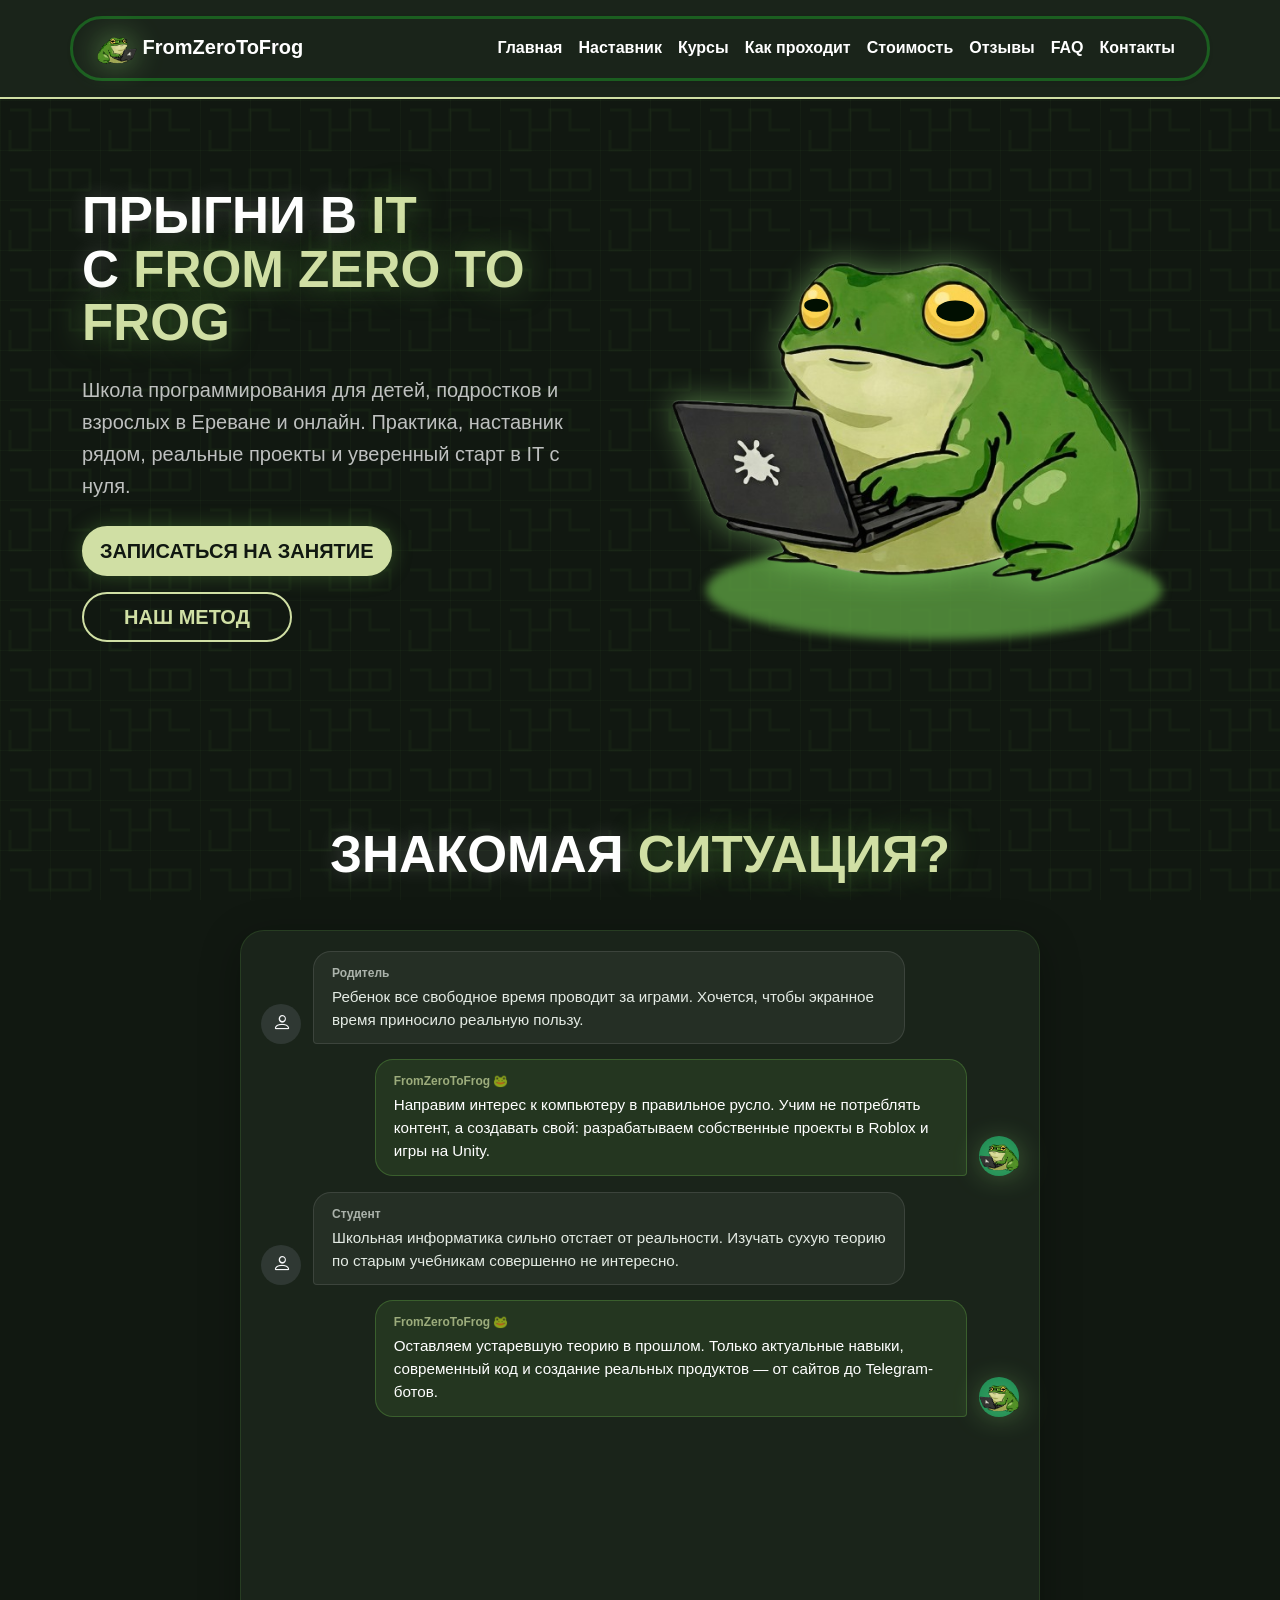
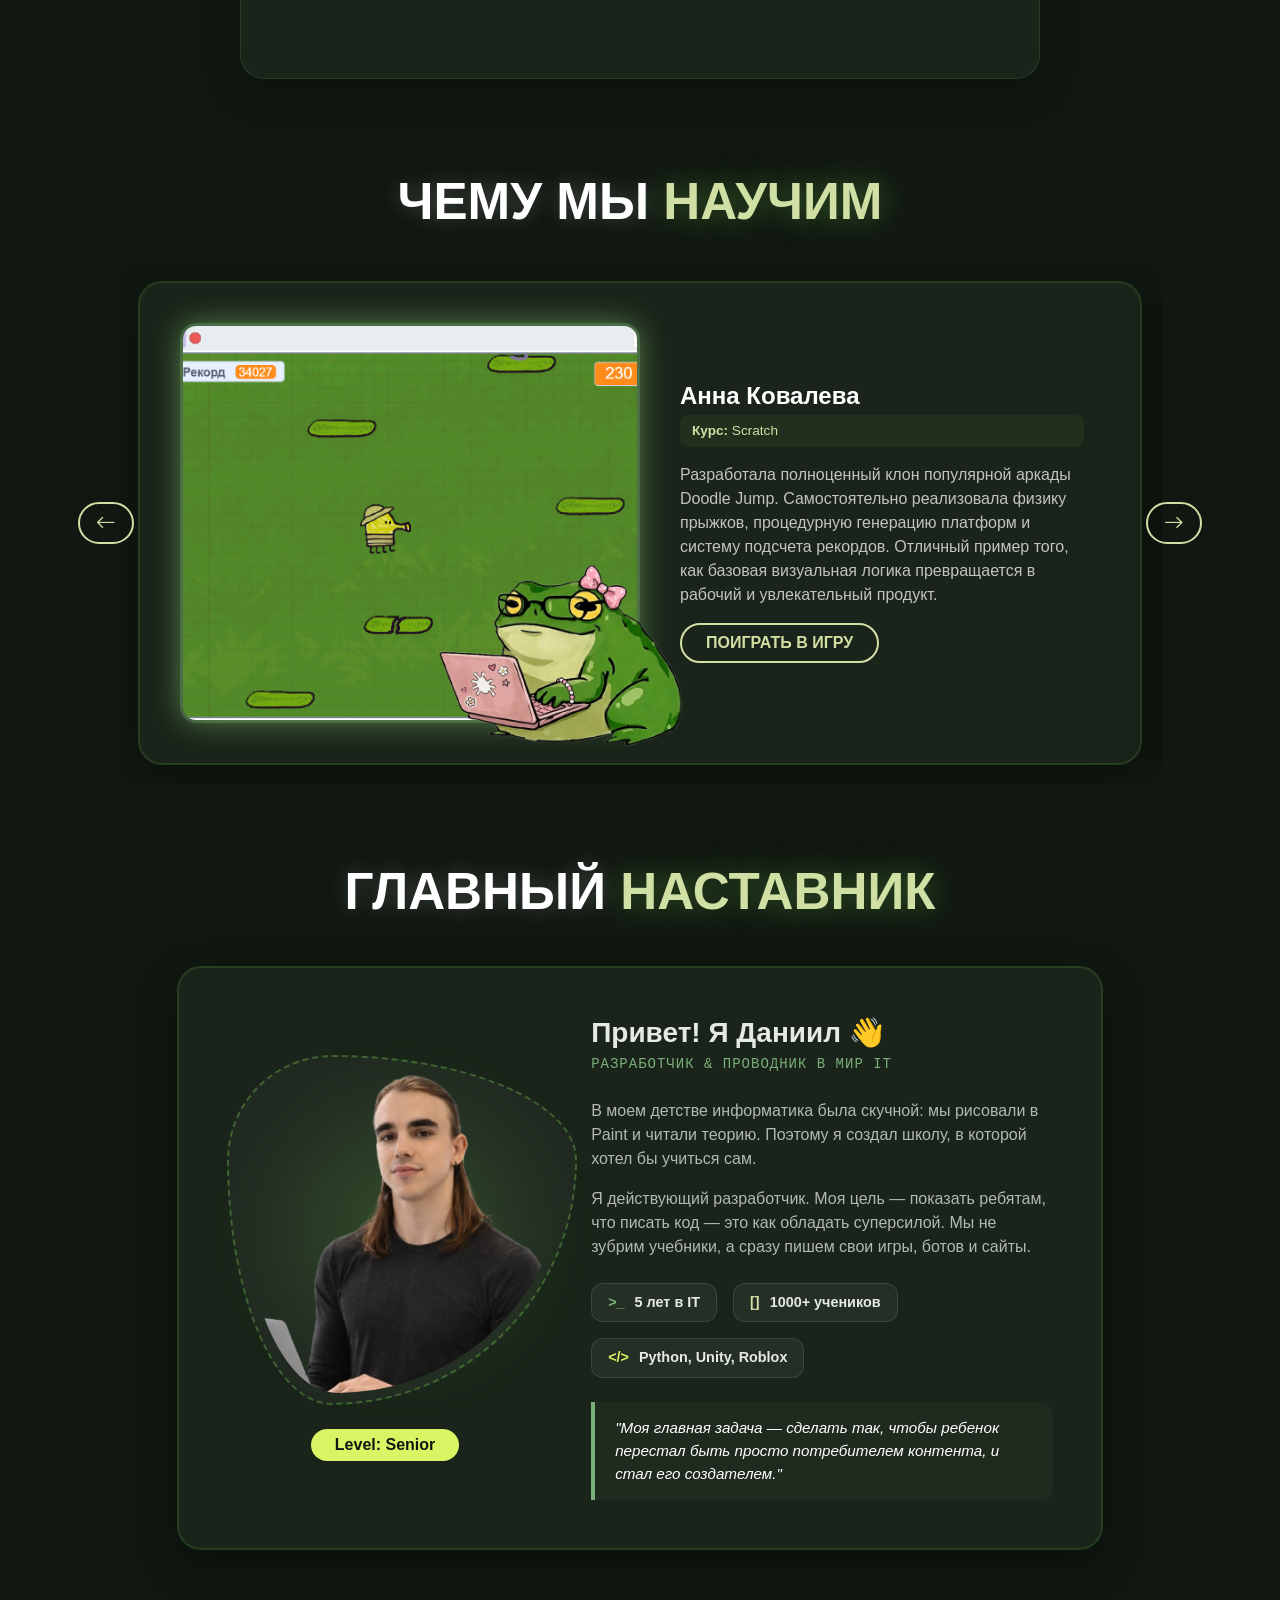
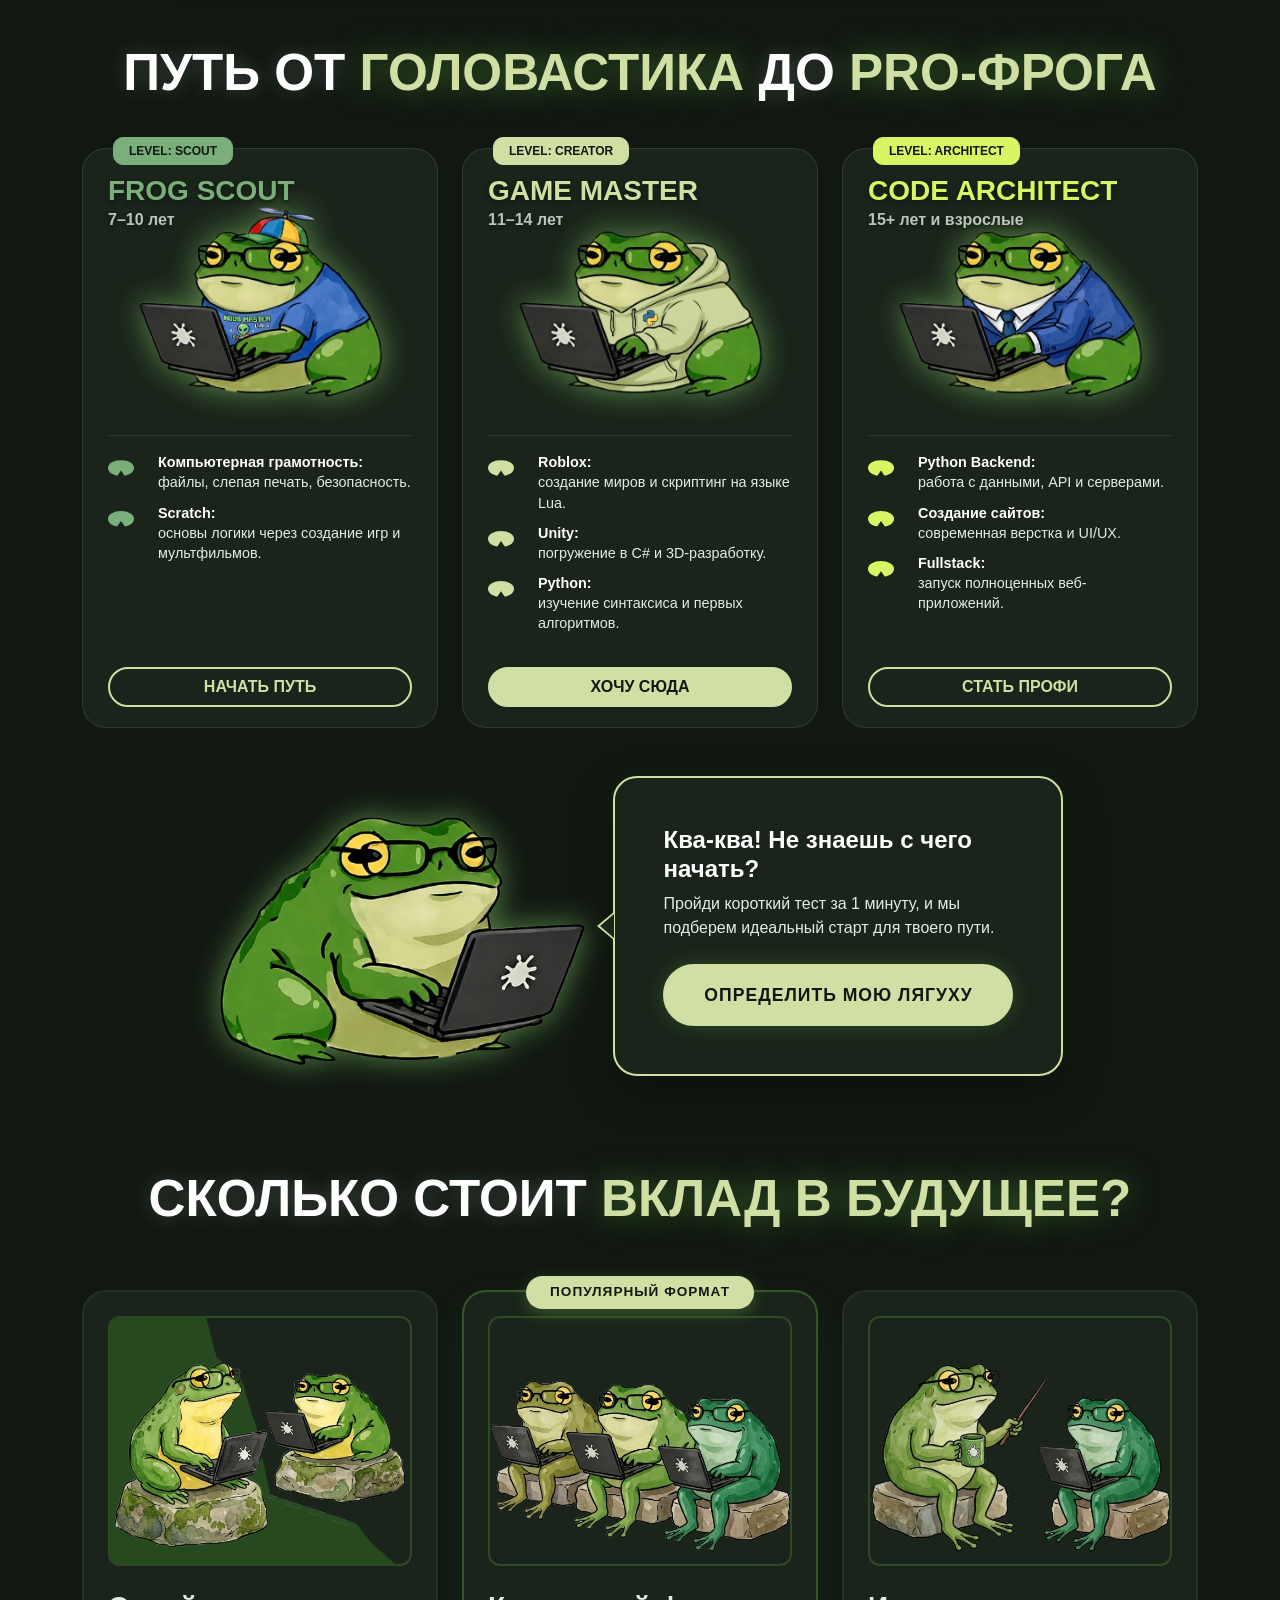
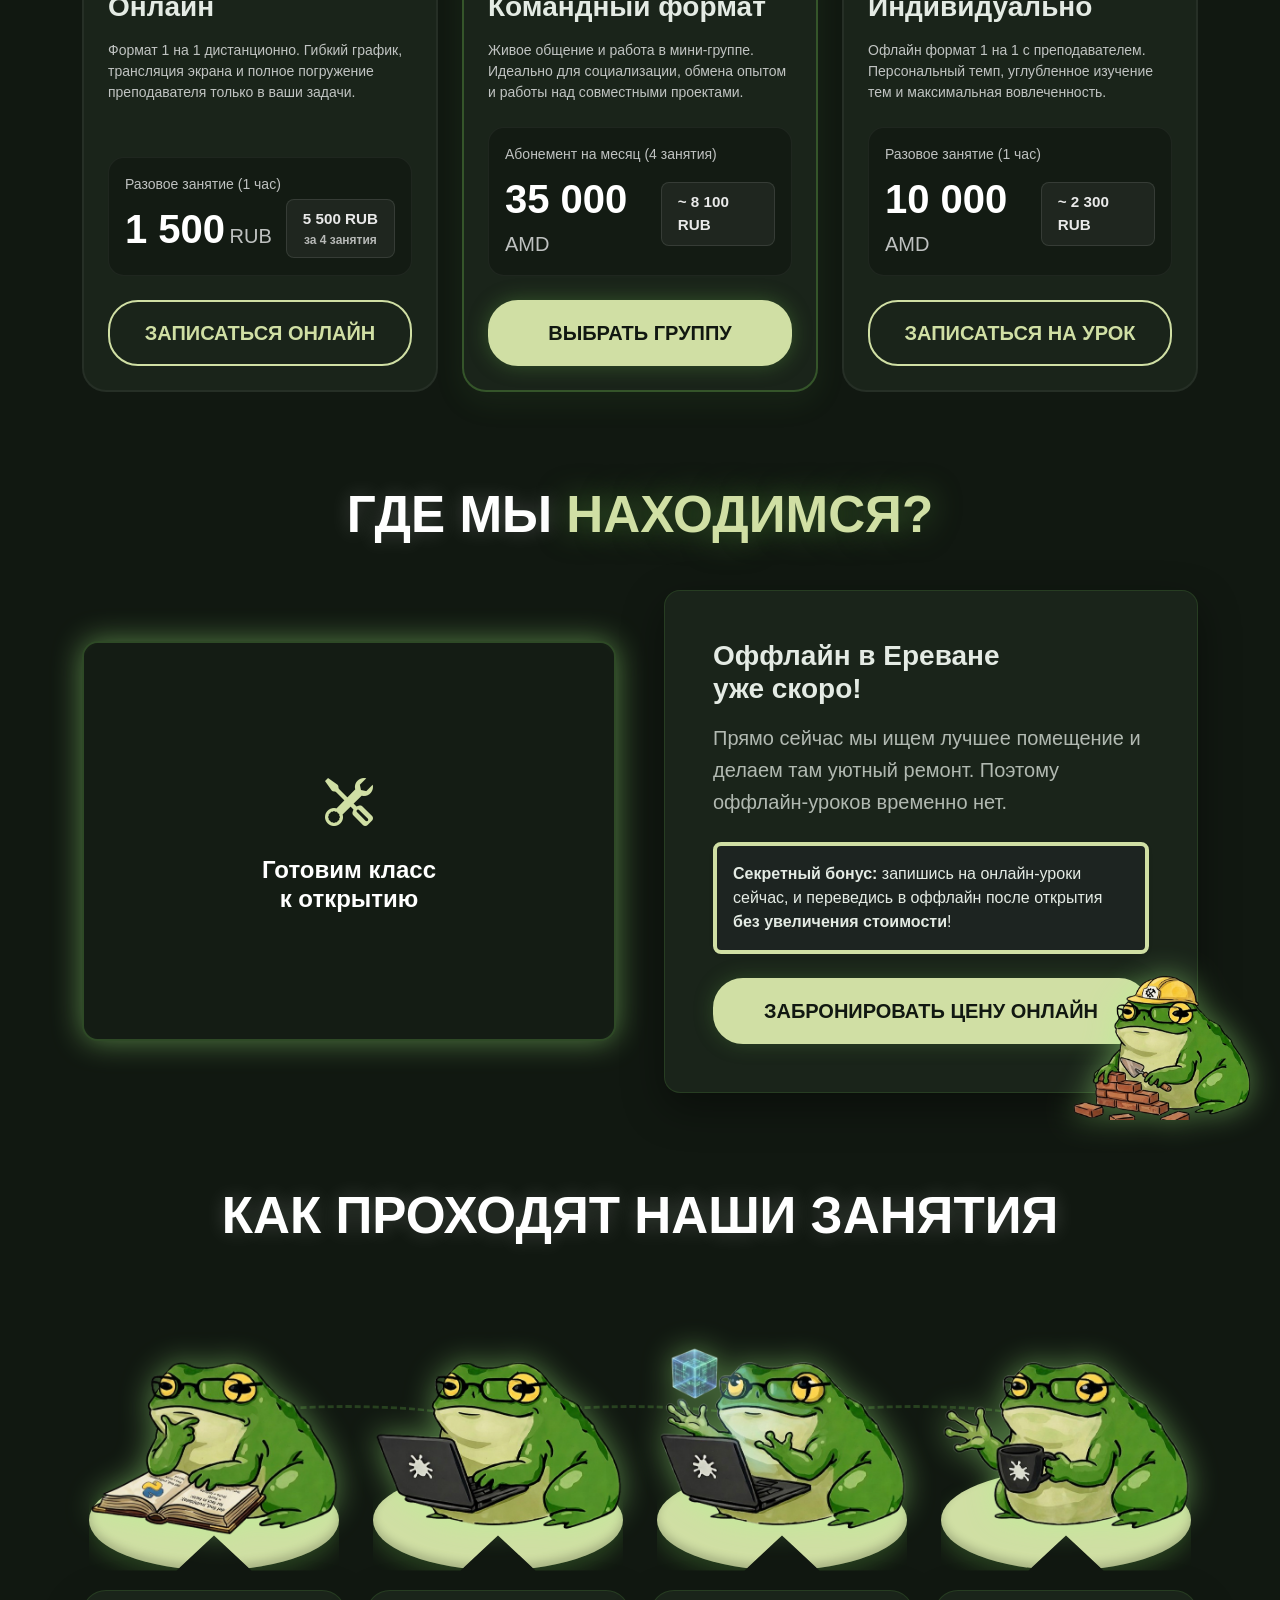
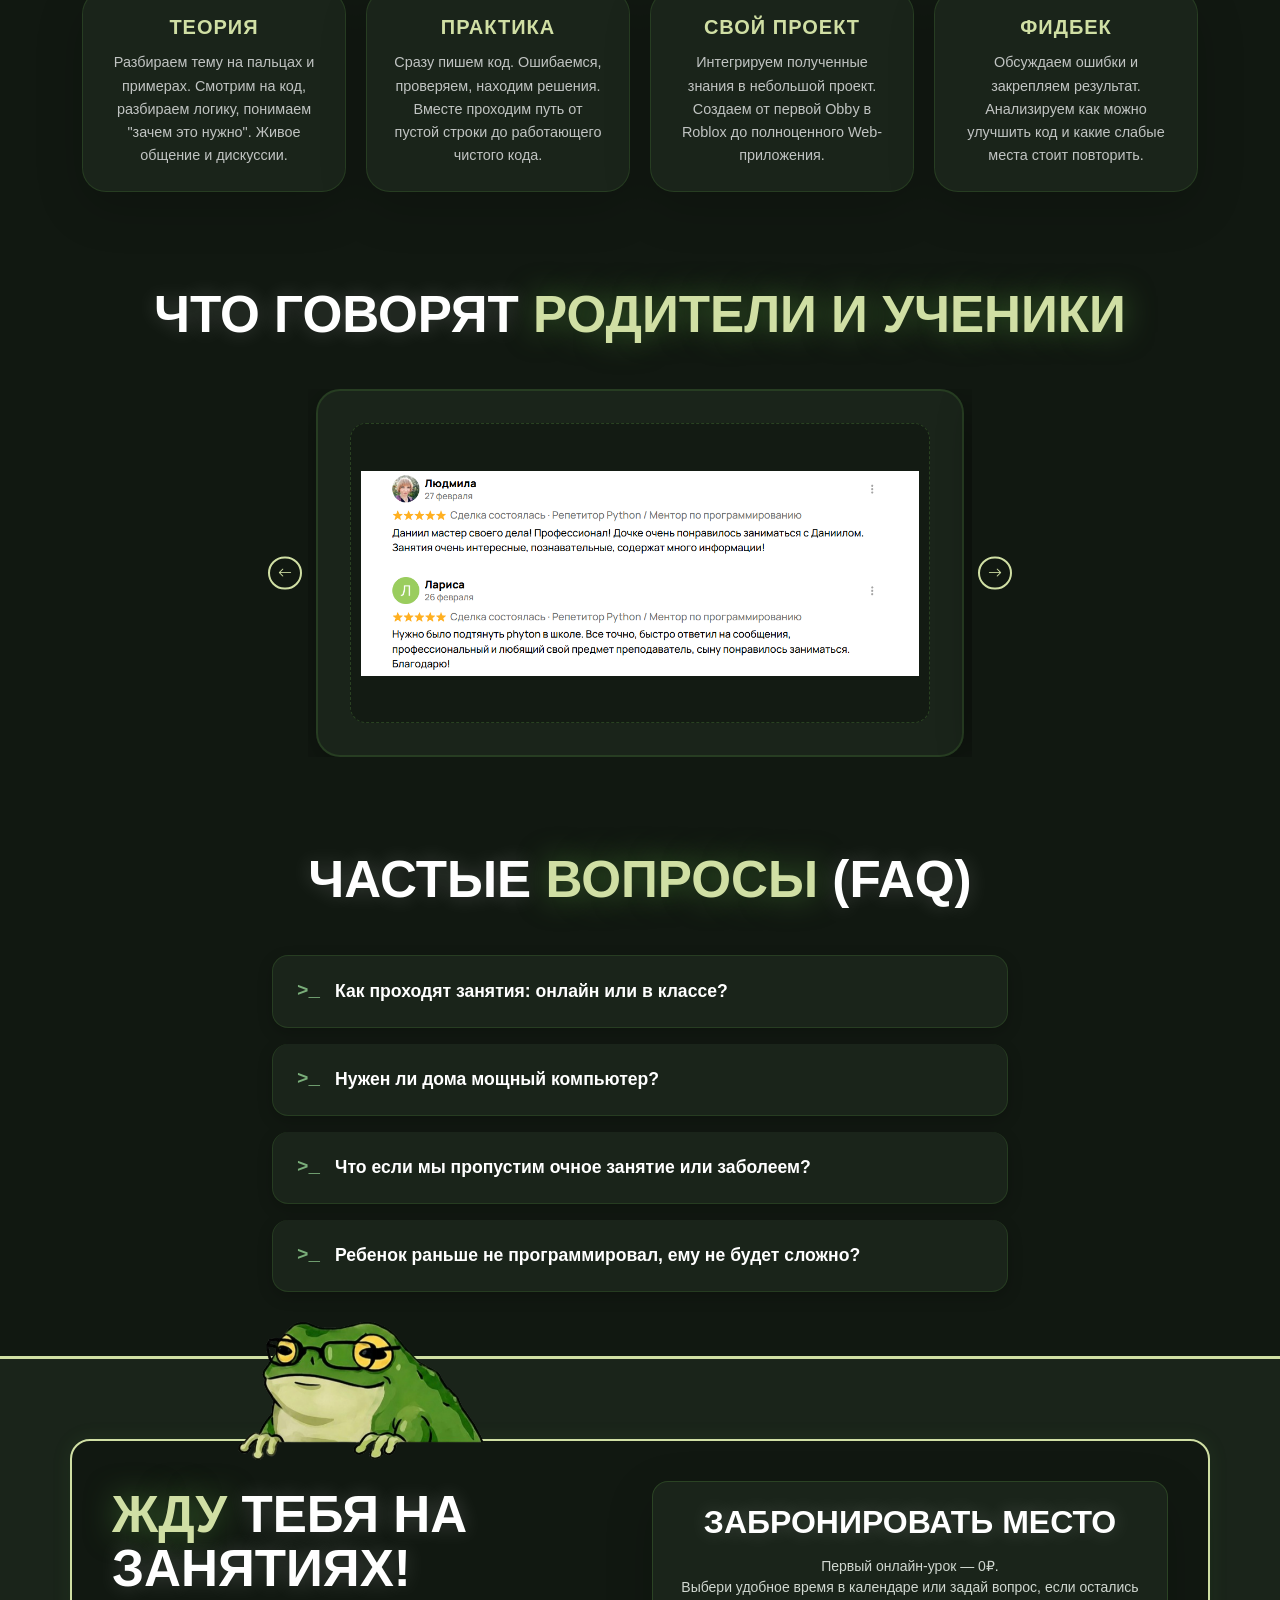
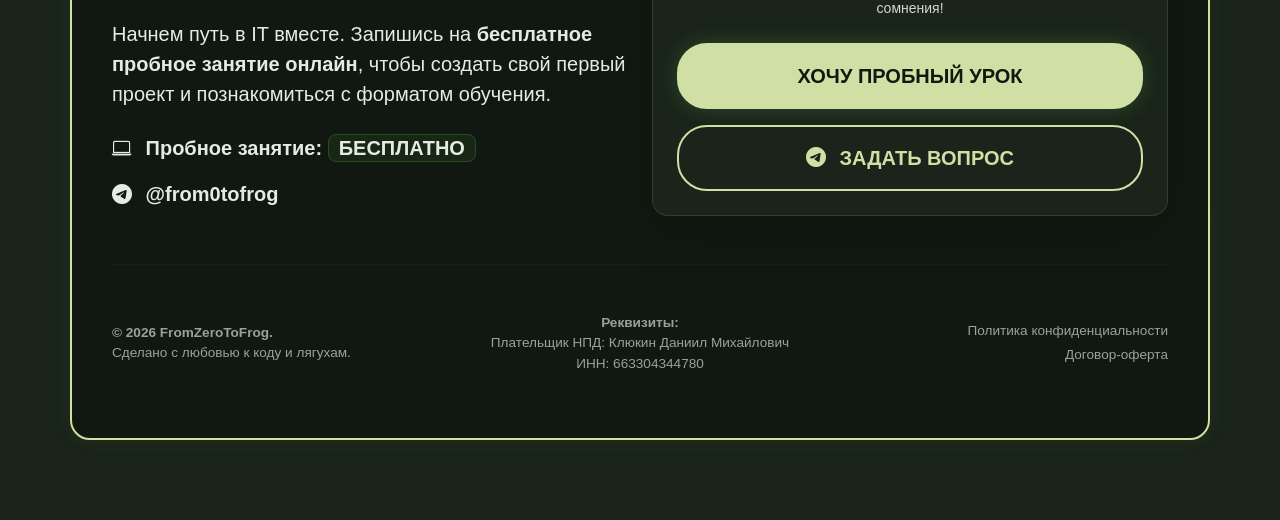
==== index.html @ 3a8f3a41 "Documents + meta and new map section" ====
<!DOCTYPE html>
<html lang="ru">

<head>
    <meta charset="UTF-8">
    <meta name="viewport" content="width=device-width, initial-scale=1.0">
    <title>FromZeroToFrog - Школа программирования в Ереване</title>
    <meta name="description" content="Школа программирования FromZeroToFrog в Ереване и онлайн. Учим детей, подростков и взрослых создавать игры (Roblox, Unity), сайты и ботов на Python с нуля. Запишись на бесплатный пробный урок!">
    <meta name="keywords" content="школа программирования, курсы программирования, Ереван, онлайн, для детей, для подростков, Python, Unity, Roblox, Scratch, IT с нуля">

    <meta property="og:type" content="website">
    <meta property="og:url" content="https://frog0tofrog.ru/"> <meta property="og:title" content="Прыгни в IT с FromZeroToFrog 🐸">
    <meta property="og:description" content="Современная школа программирования в Ереване и онлайн. Практика с первого занятия: от Scratch и Roblox до Python и Fullstack.">
    <meta property="og:image" content="https://frog0tofrog.ru/static/Normal.png"> <meta name="twitter:card" content="summary_large_image">
    <meta name="twitter:title" content="Прыгни в IT с FromZeroToFrog 🐸">
    <meta name="twitter:description" content="Современная школа программирования в Ереване и онлайн. Практика с первого занятия: от Scratch и Roblox до Python и Fullstack.">
    <meta name="twitter:image" content="https://frog0tofrog.ru/static/Normal.png">
    <link rel="icon" href="static/Normal.png" type="image/x-icon">
    <link href="https://cdn.jsdelivr.net/npm/bootstrap@5.3.0/dist/css/bootstrap.min.css" rel="stylesheet">
    <link href="https://cdn.jsdelivr.net/npm/bootstrap-icons@1.10.5/font/bootstrap-icons.css" rel="stylesheet">
    <link rel="stylesheet" href="style.css">
</head>

<body>

    <nav class="navbar navbar-expand-lg p-3">
        <div class="container border border-3 px-4 py-2 shadow-sm" style="border-color: #1b5e20 !important;">
            <a class="navbar-brand fw-bold text-success" href="#hero">
                <img class="img-shadow" src="static/Normal_right.png" width="40px" alt="">
                FromZeroToFrog
            </a>

            <button class="navbar-toggler border-0" type="button" data-bs-toggle="collapse" data-bs-target="#navbarNav"
                aria-controls="navbarNav" aria-expanded="false" aria-label="Переключить навигацию">
                <span class="navbar-toggler-icon"></span>
            </button>

            <div class="collapse navbar-collapse" id="navbarNav">
                <ul class="navbar-nav ms-auto fw-bold">
                    <li class="nav-item"><a class="nav-link" href="#hero">Главная</a></li>
                    <li class="nav-item"><a class="nav-link" href="#about">Наставник</a></li>
                    <li class="nav-item"><a class="nav-link" href="#courses">Курсы</a></li>
                    <li class="nav-item"><a class="nav-link" href="#workflow">Как проходит</a></li>
                    <li class="nav-item"><a class="nav-link" href="#pricing">Стоимость</a></li>
                    <li class="nav-item"><a class="nav-link" href="#reviews">Отзывы</a></li>
                    <li class="nav-item"><a class="nav-link" href="#faq">FAQ</a></li>
                    <li class="nav-item"><a class="nav-link" href="#contacts">Контакты</a></li>
                </ul>
            </div>
        </div>
    </nav>

    <section id="hero" class="hero-section">
        <div class="container">
            <div class="row align-items-center gy-5 gx-4 hero-row">
                <div class="col-lg-6 hero-info-card text-lg-start text-center">
                    <h1 class="hero-title mb-4">
                        Прыгни в <span class="highlight">IT</span><br>
                        с <span class="highlight">From Zero To Frog</span>
                    </h1>

                    <p class="hero-text fs-5 text-light mb-4 opacity-75">
                        Школа программирования для детей, подростков и взрослых в Ереване и онлайн.
                        Практика, наставник рядом, реальные проекты и уверенный старт в IT с нуля.
                    </p>

                    <div class="hero-actions d-flex flex-wrap gap-3 justify-content-lg-start justify-content-center">
                        <a href="#courses" class="btn btn-frog-main btn-lg">Записаться на занятие</a>
                        <a href="#workflow" class="btn btn-outline-frog btn-lg">Наш Метод</a>
                    </div>
                </div>

                <div class="col-lg-6 coding-frog-container">
                    <div class="lilypad-glow"></div>

                    <div class="frog-wrapper">
                        <img src="static/Normal_no_pupils.png" alt="Coding Frog on Lily Pad"
                            class="coding-frog-visual img-shadow">

                        <div class="frog-eyes-container">
                            <div class="eye eye-left" id="eye-left">
                                <div class="pupil pupil-left"></div>
                            </div>
                            <div class="eye eye-right" id="eye-right">
                                <div class="pupil pupil-right"></div>
                            </div>
                        </div>
                    </div>
                </div>
            </div>
        </div>
    </section>

    <section id="pain-points" class="container mt-5 pt-5 mb-5">
        <h2 class="text-center hero-title mb-5">Знакомая <span class="highlight">ситуация?</span></h2>

        <div class="chat-interface mx-auto position-relative" style="max-width: 800px;" id="chat-container">

            <!-- Диалог 1: Родитель -->
            <div class="chat-group mb-3 hidden-message">
                <div class="chat-message chat-left">
                    <div class="chat-avatar bg-secondary bg-opacity-25 text-light"><i class="bi bi-person"></i></div>
                    <div class="chat-bubble">
                        <span class="chat-name">Родитель</span>
                        <p class="mb-0">Ребенок все свободное время проводит за играми. Хочется, чтобы экранное время
                            приносило реальную пользу.</p>
                    </div>
                </div>
                <div class="chat-message chat-right delay-msg">
                    <div class="chat-bubble">
                        <span class="chat-name">FromZeroToFrog 🐸</span>
                        <p class="mb-0">Направим интерес к компьютеру в правильное русло. Учим не потреблять контент, а
                            создавать свой: разрабатываем собственные проекты в Roblox и игры на Unity.</p>
                    </div>
                    <div class="chat-avatar bg-success text-dark fw-bold">
                        <img class="img-shadow" src="static/Normal.png" width="40px" alt="Frog Avatar">
                    </div>
                </div>
            </div>

            <!-- Диалог 2: Студент/Подросток -->
            <div class="chat-group my-3 hidden-message">
                <div class="chat-message chat-left">
                    <div class="chat-avatar bg-secondary bg-opacity-25 text-light"><i class="bi bi-person"></i></div>
                    <div class="chat-bubble">
                        <span class="chat-name">Студент</span>
                        <p class="mb-0">Школьная информатика сильно отстает от реальности. Изучать сухую теорию по
                            старым учебникам совершенно не интересно.</p>
                    </div>
                </div>
                <div class="chat-message chat-right delay-msg">
                    <div class="chat-bubble">
                        <span class="chat-name">FromZeroToFrog 🐸</span>
                        <p class="mb-0">Оставляем устаревшую теорию в прошлом. Только актуальные навыки, современный код
                            и создание реальных продуктов — от сайтов до Telegram-ботов.</p>
                    </div>
                    <div class="chat-avatar bg-success text-dark fw-bold">
                        <img class="img-shadow" src="static/Normal.png" width="40px" alt="Frog Avatar">
                    </div>
                </div>
            </div>

            <!-- Диалог 3: Новичок -->
            <div class="chat-group hidden-message">
                <div class="chat-message chat-left">
                    <div class="chat-avatar bg-secondary bg-opacity-25 text-light"><i class="bi bi-person"></i></div>
                    <div class="chat-bubble">
                        <span class="chat-name">Новичок</span>
                        <p class="mb-0">Хочу попробовать себя в IT, но не знаю, с чего начать. Кажется, что
                            программирование — это слишком сложно.</p>
                    </div>
                </div>
                <div class="chat-message chat-right delay-msg">
                    <div class="chat-bubble">
                        <span class="chat-name">FromZeroToFrog 🐸</span>
                        <p class="mb-0">Начинаем с нуля и двигаемся в комфортном темпе. Даем сильную базу, постоянную
                            поддержку наставника и вместе собираем ваше первое IT-портфолио.</p>
                    </div>
                    <div class="chat-avatar bg-success text-dark fw-bold">
                        <img class="img-shadow" src="static/Normal.png" width="40px" alt="Frog Avatar">
                    </div>
                </div>
            </div>

        </div>
    </section>

    <section id="portfolio" class="container mt-5 pt-5 mb-5 text-center roadmap-container">
        <h2 class="hero-title">Чему мы <span class="highlight">научим</span></h2>

        <div class="row justify-content-center">
            <div class="col-lg-12 col-xl-10 portfolio-slider-wrapper position-relative px-0 px-md-5 overflow-hidden">

                <div class="portfolio-track-container">
                    <div class="portfolio-track">

                        <!-- Слайд 1: Scratch -->
                        <div class="portfolio-slide">
                            <div class="portfolio-card d-flex flex-column flex-lg-row align-items-center gap-4">

                                <div class="project-image-wrapper position-relative flex-shrink-0">
                                    <div class="project-img border-dashed img-shadow">
                                        <img src="static/Project1.png" alt="Doodle Jump Remake">
                                    </div>
                                    <div class="student-frog-art position-absolute student-frog-art-one">
                                        <img src="static/Student1.png" alt="Student 1">
                                    </div>
                                </div>

                                <div class="portfolio-details text-start flex-grow-1 p-3">
                                    <h4 class="student-full-name mb-1 highlight">Анна Ковалева</h4>
                                    <p class="course-badge mb-3"><strong>Курс:</strong> Scratch </p>
                                    <p class="project-desc fs-6 text-light opacity-75">
                                        Разработала полноценный клон популярной аркады Doodle Jump. Самостоятельно
                                        реализовала физику прыжков, процедурную генерацию платформ и систему подсчета
                                        рекордов. Отличный пример того, как базовая визуальная логика превращается в
                                        рабочий и увлекательный продукт.
                                    </p>
                                    <a href="https://scratch.mit.edu/projects/1086809006" target="_blank"
                                        class="btn btn-outline-frog px-4 mt-2">Поиграть в игру</a>
                                </div>
                            </div>
                        </div>

                        <!-- Слайд 2: Roblox -->
                        <div class="portfolio-slide">
                            <div class="portfolio-card d-flex flex-column flex-lg-row align-items-center gap-4">

                                <div class="project-image-wrapper position-relative flex-shrink-0">
                                    <div class="project-img border-dashed img-shadow">
                                        <img src="static/Project2.png" alt="Roblox Obby">
                                    </div>
                                    <div class="student-frog-art position-absolute student-frog-art-one">
                                        <img src="static/Student2.png" alt="Student 2">
                                    </div>
                                </div>

                                <div class="portfolio-details text-start flex-grow-1 p-3">
                                    <h4 class="student-full-name mb-1 highlight">Артур Ветровских</h4>
                                    <p class="course-badge mb-3"><strong>Курс:</strong> Roblox </p>
                                    <p class="project-desc fs-6 text-light opacity-75">
                                        Спроектировал и запрограммировал собственную полосу препятствий (Obby) в
                                        уникальном сеттинге микромира на кухне. Написал Lua-скрипты для динамических
                                        платформ, триггеров смерти, таймеров спидрана и сохранения прогресса игроков на
                                        сервере.
                                    </p>
                                    <a href="#" class="btn btn-outline-frog px-4 mt-2">Посмотреть код</a>
                                </div>
                            </div>
                        </div>

                        <!-- Слайд 3: Unity/Blender -->
                        <div class="portfolio-slide">
                            <div class="portfolio-card d-flex flex-column flex-lg-row align-items-center gap-4">

                                <div class="project-image-wrapper position-relative flex-shrink-0">
                                    <div class="project-img border-dashed img-shadow">
                                        <img src="static/Project3.png" alt="Unity 3D Project">
                                    </div>
                                    <div class="student-frog-art position-absolute student-frog-art-one">
                                        <img src="static/Student3.png" alt="Student 3">
                                    </div>
                                </div>

                                <div class="portfolio-details text-start flex-grow-1 p-3">
                                    <h4 class="student-full-name mb-1 highlight">Николай Королев</h4>
                                    <p class="course-badge mb-3"><strong>Курс:</strong> Unity/Blender </p>
                                    <p class="project-desc fs-6 text-light opacity-75">
                                        Прошел полный пайплайн инди-разработчика. С нуля смоделировал персонажей в
                                        Blender, настроил риггинг и анимации, а затем перенес ассеты в движок Unity.
                                        Написал C#-контроллер управления героем и спроектировал базовую архитектуру
                                        уровней для 3D-платформера. Настоящий комплексный подход к геймдеву.
                                    </p>
                                    <a href="#courses" class="btn btn-outline-frog px-4 mt-2">Попробовать самому</a>
                                </div>
                            </div>
                        </div>

                    </div>
                </div>


                <button
                    class="btn btn-outline-frog fs-5 position-absolute start-0 top-50 translate-middle-y ms-2 px-3 py-1 portfolio-prev-btn"
                    style="z-index: 10;">
                    <i class="bi bi-arrow-left"></i>
                </button>
                <button
                    class="btn btn-outline-frog fs-5 position-absolute end-0 top-50 translate-middle-y me-2 px-3 py-1 portfolio-next-btn"
                    style="z-index: 10;">
                    <i class="bi bi-arrow-right"></i>
                </button>
            </div>
        </div>
    </section>

    <section id="about" class="container mb-5">
        <h2 class="text-center hero-title mb-5">Главный <span class="highlight">наставник</span></h2>

        <div class="row justify-content-center">
            <div class="col-lg-10">
                <div class="teacher-card position-relative">

                    <div class="row align-items-center g-4 g-md-5">

                        <div class="col-md-5 text-center position-relative">
                            <div class="teacher-photo-wrapper mx-auto">
                                <div class="teacher-glow"></div>
                                <img src="static/Me.png" alt="Даниил - Ментор" class="teacher-img">
                            </div>
                            <div class="mt-4">
                                <span class="badge color-senior-bg fs-6 px-4 py-2 rounded-pill shadow-sm">
                                    Level: Senior
                                </span>
                            </div>
                        </div>

                        <div class="col-md-7">
                            <h3 class="fw-bold text-heading mb-1">Привет! Я Даниил 👋</h3>
                            <p class="teacher-role font-monospace small mb-4">Разработчик & Проводник в мир IT</p>

                            <p class="text-main opacity-75 mb-3">
                                В моем детстве информатика была скучной: мы рисовали в Paint и читали теорию. Поэтому я
                                создал школу, в которой хотел бы учиться сам.
                            </p>
                            <p class="text-main opacity-75 mb-4">
                                Я действующий разработчик. Моя цель — показать ребятам, что писать код — это как
                                обладать суперсилой. Мы не зубрим учебники, а сразу пишем свои игры, ботов и сайты.
                            </p>

                            <div class="teacher-stats d-flex flex-wrap gap-2 gap-md-3 mb-4">
                                <div class="stat-badge">
                                    <span class="code-icon color-junior">&gt;_</span>
                                    <span>5 лет в IT</span>
                                </div>
                                <div class="stat-badge">
                                    <span class="code-icon color-middle">[]</span>
                                    <span>1000+ учеников</span>
                                </div>
                                <div class="stat-badge">
                                    <span class="code-icon color-senior">&lt;/&gt;</span>
                                    <span>Python, Unity, Roblox</span>
                                </div>
                            </div>

                            <div class="teacher-quote">
                                "Моя главная задача — сделать так, чтобы ребенок перестал быть просто потребителем
                                контента, и стал его создателем."
                            </div>
                        </div>

                    </div>
                </div>
            </div>
        </div>
    </section>

    <section id="courses" class="container mt-5 pt-5 mb-5">
        <h2 class="text-center hero-title mb-5">Путь от <span class="highlight">головастика</span> до <span
                class="highlight">PRO-фрога</span></h2>

        <div class="row g-4 roadmap-container position-relative">
            <div class="col-lg-4">
                <div class="roadmap-card junior" data-aos="fade-up">
                    <div class="roadmap-badge color-junior-bg">Level: Scout</div>

                    <div class="roadmap-header">
                        <img src="static/Junior.png" class="img-shadow roadmap-img" alt="Frog Scout">
                        <div class="roadmap-title-overlay">
                            <h3 class="fw-bold color-junior mb-0">FROG SCOUT</h3>
                            <p class="age-label mb-0">7–10 лет</p>
                        </div>
                    </div>

                    <hr class="border-secondary mt-3 mb-3">

                    <div class="roadmap-content">
                        <div class="course-item">
                            <div class="lilypad-bullet color-junior-bg"></div>
                            <span><strong>Компьютерная грамотность:</strong> файлы, слепая печать, безопасность.</span>
                        </div>
                        <div class="course-item">
                            <div class="lilypad-bullet color-junior-bg"></div>
                            <span><strong>Scratch:</strong> основы логики через создание игр и мультфильмов.</span>
                        </div>
                    </div>
                    <a href="#contacts" class="btn btn-outline-frog w-100 mt-4">Начать путь</a>
                </div>
            </div>

            <div class="col-lg-4">
                <div class="roadmap-card middle" data-aos="fade-up" data-aos-delay="100">
                    <div class="roadmap-badge color-middle-bg">Level: Creator</div>

                    <div class="roadmap-header">
                        <img src="static/Middle.png" class="img-shadow roadmap-img" alt="Game Master">
                        <div class="roadmap-title-overlay">
                            <h3 class="fw-bold color-middle mb-0">GAME MASTER</h3>
                            <p class="age-label mb-0">11–14 лет</p>
                        </div>
                    </div>

                    <hr class="border-secondary mt-3 mb-3">

                    <div class="roadmap-content">
                        <div class="course-item">
                            <div class="lilypad-bullet color-middle-bg"></div>
                            <span><strong>Roblox:</strong> создание миров и скриптинг на языке Lua.</span>
                        </div>
                        <div class="course-item">
                            <div class="lilypad-bullet color-middle-bg"></div>
                            <span><strong>Unity:</strong> погружение в C# и 3D-разработку.</span>
                        </div>
                        <div class="course-item">
                            <div class="lilypad-bullet color-middle-bg"></div>
                            <span><strong>Python:</strong> изучение синтаксиса и первых алгоритмов.</span>
                        </div>
                    </div>
                    <a href="#contacts" class="btn btn-frog-main w-100 mt-4 shadow-sm">Хочу сюда</a>
                </div>
            </div>

            <div class="col-lg-4">
                <div class="roadmap-card senior" data-aos="fade-up" data-aos-delay="200">
                    <div class="roadmap-badge color-senior-bg">Level: Architect</div>

                    <div class="roadmap-header">
                        <img src="static/Senior.png" class="img-shadow roadmap-img" alt="Code Architect">
                        <div class="roadmap-title-overlay">
                            <h3 class="fw-bold color-senior mb-0">CODE ARCHITECT</h3>
                            <p class="age-label mb-0">15+ лет и взрослые</p>
                        </div>
                    </div>

                    <hr class="border-secondary mt-3 mb-3">

                    <div class="roadmap-content">
                        <div class="course-item">
                            <div class="lilypad-bullet color-senior-bg"></div>
                            <span><strong>Python Backend:</strong> работа с данными, API и серверами.</span>
                        </div>
                        <div class="course-item">
                            <div class="lilypad-bullet color-senior-bg"></div>
                            <span><strong>Создание сайтов:</strong> современная верстка и UI/UX.</span>
                        </div>
                        <div class="course-item">
                            <div class="lilypad-bullet color-senior-bg"></div>
                            <span><strong>Fullstack:</strong> запуск полноценных веб-приложений.</span>
                        </div>
                    </div>
                    <a href="#contacts" class="btn btn-outline-frog  w-100 mt-4"
                        style="border-radius: 30px; font-weight: 800;">Стать профи</a>
                </div>
            </div>
        </div>

        <div
            class="d-flex justify-content-center align-items-center mt-5 position-relative flex-wrap mascot-container gap-4">

            <div class="mascot-img-wrapper position-relative" style="z-index: 2;">
                <img src="static/Normal.png" alt="Frog Mascot" class="img-fluid img-shadow"
                    style="max-height: 300px; transform: scaleX(-1);">
            </div>

            <div class="speech-bubble p-4 p-md-5 position-relative">
                <h4 class="fw-bold mb-2" style="color: var(--text-heading);">Ква-ква! Не знаешь с чего начать?</h4>
                <p style="color: var(--text-main); font-size: 1rem; margin-bottom: 24px;">
                    Пройди короткий тест за 1 минуту, и мы подберем идеальный старт для твоего пути.
                </p>

                <button class="btn btn-frog-main w-100 py-3 shadow-glow" data-bs-toggle="modal"
                    data-bs-target="#frogQuizModal"
                    style="font-size: 1.1rem; border-radius: 50px; text-transform: uppercase; font-weight: 900; letter-spacing: 1px;">
                    Определить мою лягуху
                </button>

                <div class="bubble-tail"></div>
            </div>

        </div>

    </section>

    <div class="modal fade" id="frogQuizModal" tabindex="-1" aria-labelledby="frogQuizModalLabel" aria-hidden="true">
        <div class="modal-dialog modal-dialog-centered">
            <div class="modal-content frog-modal">
                <div class="modal-header border-0 pb-0">
                    <h5 class="modal-title fw-bold color-middle w-100 text-center" id="frogQuizModalLabel">Тест: Твоя
                        IT-эволюция</h5>
                    <button type="button" class="btn-close btn-close-white" data-bs-dismiss="modal"
                        aria-label="Close"></button>
                </div>
                <div class="modal-body p-4 text-center">

                    <!-- Блок с вопросами -->
                    <div id="quiz-container">
                        <div class="quiz-progress mb-4">
                            <span class="badge color-middle-bg" id="quiz-step">Вопрос 1 / 3</span>
                        </div>
                        <h4 class="mb-4 text-white fw-bold" id="quiz-question" style="line-height: 1.4;">Загрузка
                            вопроса...</h4>
                        <div id="quiz-answers" class="d-flex flex-column gap-3">
                            <!-- Кнопки ответов генерируются через JS -->
                        </div>
                    </div>


                    <div id="quiz-result" class="d-none">
                        <img id="result-img" src="" alt="Результат" class="img-fluid mb-3 img-shadow"
                            style="max-height: 200px;">
                        <h3 id="result-title" class="fw-bold mb-2 text-white"></h3>
                        <p id="result-text" class="text-main mb-4"></p>

                        <button type="button" class="btn btn-frog-main w-100" onclick="handleQuizSelection()">
                            Записаться на курс
                        </button>

                        <button id="quiz-retry-btn" class="btn btn-outline-frog w-100 mt-2">
                            Пройти еще раз
                        </button>
                    </div>

                </div>
            </div>
        </div>
    </div>

    <section id="pricing" class="container mt-5 pt-5 mb-5">
        <h2 class="text-center hero-title mb-5">Сколько стоит <span class="highlight">вклад в будущее?</span></h2>

        <div class="row g-4 justify-content-center pt-3 align-items-stretch">

            <div class="col-lg-4 col-md-6">
                <div class="pricing-card-modern p-4 position-relative h-100 d-flex flex-column">
                    <div class="mb-4">
                        <img class="pricing-card-img" src="static/Online.png" alt="Онлайн индивидуально" width="100%">
                    </div>

                    <h3 class="fw-bold mb-3">Онлайн</h3>
                    <p class="text-light opacity-75 small mb-4">
                        Формат 1 на 1 дистанционно. Гибкий график, трансляция экрана и полное погружение преподавателя
                        только в ваши задачи.
                    </p>

                    <div class="price-box mt-auto mb-4 p-3 rounded-4">
                        <div class="text-light opacity-75 small mb-1">Разовое занятие (1 час)</div>
                        <div class="d-flex justify-content-between align-items-center">
                            <div class="price-main">
                                <span class="fs-1 fw-bold text-white">1 500</span>
                                <span class="fs-5 text-light opacity-75">RUB</span>
                            </div>
                            <div class="rub-price px-3 py-2 rounded-3 text-center">
                                5 500 RUB
                                <div class="opacity-75" style="font-size: 0.75rem;">за 4 занятия</div>
                            </div>
                        </div>
                    </div>

                    <a href="#contacts" class="btn btn-outline-frog w-100 py-3 fs-5">Записаться онлайн</a>
                </div>
            </div>

            <div class="col-lg-4 col-md-6">
                <div class="pricing-card-modern p-4 position-relative h-100 d-flex flex-column popular-card">
                    <div class="popular-badge">ПОПУЛЯРНЫЙ ФОРМАТ</div>

                    <div class="mb-4">
                        <img class="pricing-card-img" src="static/Group.png" alt="Командный формат" width="100%">
                    </div>

                    <h3 class="fw-bold mb-3">Командный формат</h3>
                    <p class="text-light opacity-75 small mb-4">
                        Живое общение и работа в мини-группе. Идеально для социализации, обмена опытом и работы над
                        совместными проектами.
                    </p>

                    <div class="price-box mt-auto mb-4 p-3 rounded-4">
                        <div class="text-light opacity-75 small mb-1">Абонемент на месяц (4 занятия)</div>
                        <div class="d-flex justify-content-between align-items-center">
                            <div class="price-main">
                                <span class="fs-1 fw-bold text-white">35 000</span>
                                <span class="fs-5 text-light opacity-75">AMD</span>
                            </div>
                            <div class="rub-price px-3 py-2 rounded-3">
                                ~ 8 100 RUB
                            </div>
                        </div>
                    </div>

                    <a href="#contacts" class="btn btn-frog-main w-100 py-3 fs-5">Выбрать группу</a>
                </div>
            </div>

            <div class="col-lg-4 col-md-6">
                <div class="pricing-card-modern p-4 position-relative h-100 d-flex flex-column">
                    <div class="mb-4">
                        <img class="pricing-card-img" src="static/Solo.png" alt="Индивидуально" width="100%">
                    </div>

                    <h3 class="fw-bold mb-3">Индивидуально</h3>
                    <p class="text-light opacity-75 small mb-4">
                        Офлайн формат 1 на 1 с преподавателем. Персональный темп, углубленное изучение тем и
                        максимальная вовлеченность.
                    </p>

                    <div class="price-box mt-auto mb-4 p-3 rounded-4">
                        <div class="text-light opacity-75 small mb-1">Разовое занятие (1 час)</div>
                        <div class="d-flex justify-content-between align-items-center">
                            <div class="price-main">
                                <span class="fs-1 fw-bold text-white">10 000</span>
                                <span class="fs-5 text-light opacity-75">AMD</span>
                            </div>
                            <div class="rub-price px-3 py-2 rounded-3">
                                ~ 2 300 RUB
                            </div>
                        </div>
                    </div>

                    <a href="#contacts" class="btn btn-outline-frog w-100 py-3 fs-5">Записаться на урок</a>
                </div>
            </div>

        </div>
    </section>

    <section id="location" class="container mt-5 pt-5 mb-5">
        <h2 class="text-center hero-title mb-5">Где мы <span class="highlight">находимся?</span></h2>

        <div class="row align-items-center gy-5 gx-lg-5">
            
            <!-- Левая колонка: Заблюренная карта -->
            <div class="col-lg-6">
                <div class="map-container position-relative rounded-4 overflow-hidden img-shadow">
                    <!-- Заглушка Google Maps (Центр Еревана) -->
                    <iframe class="google-map-iframe" src="https://www.google.com/maps/embed?pb=!1m18!1m12!1m3!1d195167.35965036496!2d44.360623315757755!3d40.15350051179672!2m3!1f0!2f0!3f0!3m2!1i1024!2i768!4f13.1!3m3!1m2!1s0x406aa2dab8fc8b5b%3A0x3d1479ae87da526a!2z0JXRgNC10LLQsNC9LCDQkNGA0LzQtdC90LjRjw!5e0!3m2!1sru!2s!4v1710000000000!5m2!1sru!2s" width="100%" height="400" style="border:0;" allowfullscreen="" loading="lazy" referrerpolicy="no-referrer-when-downgrade"></iframe>
                    
                    <!-- Оверлей поверх карты с сообщением -->
                    <div class="map-overlay d-flex flex-column justify-content-center align-items-center text-center p-4">
                        <i class="bi bi-tools mb-3" style="font-size: 3rem; color: var(--accent-primary);"></i>
                        <h4 class="fw-bold text-white mb-0">Готовим класс <br> к открытию</h4>
                    </div>
                </div>
            </div>

            <div class="col-lg-6 position-relative">
                <div class="location-info p-4 p-md-5 rounded-4 border border-1" style="background-color: var(--bg-card); border-color: rgba(var(--accent-primary-rgb), 0.2) !important;">
                    <h3 class="fw-bold text-heading mb-3">Оффлайн в Ереване <br><span class="highlight">уже скоро!</span></h3>
                    
                    <p class="text-main fs-5 mb-4 opacity-75" style="line-height: 1.6;">
                        Прямо сейчас мы ищем лучшее помещение и делаем там уютный ремонт. Поэтому оффлайн-уроков временно нет. 
                    </p>
                    
                    <div class="alert bg-dark bg-opacity-50 border-start border-4 text-main mb-4 rounded-3 p-3 shadow-sm" style="border-color: var(--accent-primary) !important;">
                        <strong>Секретный бонус:</strong> запишись на онлайн-уроки сейчас, и переведись в оффлайн после открытия <span class="highlight fw-bold">без увеличения стоимости</span>!
                    </div>
                    
                    <button type="button" class="btn btn-frog-main w-100 py-3 fs-5 shadow-glow" data-bs-toggle="modal" data-bs-target="#calendlyModal">
                        Забронировать цену онлайн
                    </button>
                </div>
                
                <div class="location-frog-art position-absolute">
                    <img src="static/Builder.png" alt="Frog Builder" class="img-shadow"> 
                </div>
            </div>

        </div>
    </section>


    <section id="workflow" class="container mt-5 pt-5 mb-5">
        <h2 class="hero-title mb-5 text-center">Как проходят наши занятия</h2>

        <div class="frog-timeline-container">
            <div class="timeline-step">
                <div class="frog-art"> <img class="img-shadow" src="static/Theory.png" alt=""></div>
                <div class="lilypad"></div>
                <div
                    class="course-text p-4 border border-1 border-light border-opacity-25 rounded-4 bg-dark bg-opacity-25 shadow-lg relative-z">
                    <h5>Теория</h5>
                    <p class="text-light opacity-75 mb-0 small">Разбираем тему на пальцах и примерах. Смотрим на код,
                        разбираем логику, понимаем "зачем это нужно". Живое общение и дискуссии.</p>
                </div>
            </div>

            <div class="timeline-step">
                <div class="frog-art"> <img class="img-shadow" src="static/Normal.png" alt=""></div>
                <div class="lilypad"></div>
                <div
                    class="course-text p-4 border border-1 border-light border-opacity-25 rounded-4 bg-dark bg-opacity-25 shadow-lg relative-z">
                    <h5>Практика</h5>
                    <p class="text-light opacity-75 mb-0 small">Сразу пишем код. Ошибаемся, проверяем, находим решения.
                        Вместе проходим путь от пустой строки до работающего чистого кода.</p>
                </div>
            </div>

            <div class="timeline-step">
                <div class="frog-art"> <img class="img-shadow" src="static/Game.png" alt=""></div>
                <div class="lilypad"></div>
                <div
                    class="course-text p-4 border border-1 border-light border-opacity-25 rounded-4 bg-dark bg-opacity-25 shadow-lg relative-z">
                    <h5>Свой проект</h5>
                    <p class="text-light opacity-75 mb-0 small">Интегрируем полученные знания в небольшой проект.
                        Создаем от
                        первой Obby в Roblox до полноценного Web-приложения.</p>
                </div>
            </div>

            <div class="timeline-step">
                <div class="frog-art"> <img class="img-shadow" src="static/Chill.png" alt=""></div>
                <div class="lilypad"></div>
                <div
                    class="course-text p-4 border border-1 border-light border-opacity-25 rounded-4 bg-dark bg-opacity-25 shadow-lg relative-z">
                    <h5>Фидбек</h5>
                    <p class="text-light opacity-75 mb-0 small">Обсуждаем ошибки и закрепляем результат. Анализируем как
                        можно улучшить код и какие слабые места стоит повторить.</p>
                </div>
            </div>
        </div>
    </section>

    <section id="reviews" class="container mt-5 pt-5 mb-5 text-center">
        <h2 class="hero-title mb-5">Что говорят <span class="highlight">родители и ученики</span></h2>

        <div class="row justify-content-center">
            <div class="col-lg-10 col-xl-8 review-slider-wrapper position-relative px-0 px-md-5 overflow-hidden">

                <div class="review-track-container">
                    <div class="review-track d-flex">

                        <div class="review-slide flex-shrink-0 w-100 px-2">
                            <div class="review-card">
                                <div class="review-screenshot-wrapper">
                                    <img src="static/Review1.png" alt="Отзыв" class="review-img">
                                </div>
                            </div>
                        </div>

                        <div class="review-slide flex-shrink-0 w-100 px-2">
                            <div class="review-card">
                                <div class="review-screenshot-wrapper">
                                    <img src="static/Review2.png" alt="Отзыв" class="review-img">
                                </div>
                            </div>
                        </div>

                    </div>
                </div>

                <button
                    class="btn btn-outline-frog btn-sm position-absolute start-0 top-50 translate-middle-y ms-n2 ms-md-2 review-prev-btn"
                    style="z-index: 10;">
                    <i class="bi bi-arrow-left"></i>
                </button>
                <button
                    class="btn btn-outline-frog btn-sm position-absolute end-0 top-50 translate-middle-y me-n2 me-md-2 review-next-btn"
                    style="z-index: 10;">
                    <i class="bi bi-arrow-right"></i>
                </button>

            </div>
        </div>
    </section>

    <section id="faq" class="container mt-5 pt-5 mb-5">
        <h2 class="text-center hero-title mb-5">Частые <span class="highlight">вопросы</span> (FAQ)</h2>

        <div class="row justify-content-center">
            <div class="col-lg-8">
                <!-- Обертка аккордеона -->
                <div class="accordion custom-accordion" id="frogFaq">

                    <!-- Вопрос 1 -->
                    <div class="accordion-item faq-item mb-3">
                        <h2 class="accordion-header" id="headingOne">
                            <button class="accordion-button faq-button collapsed" type="button"
                                data-bs-toggle="collapse" data-bs-target="#collapseOne" aria-expanded="false"
                                aria-controls="collapseOne">
                                <span class="faq-prompt">&gt;_</span> Как проходят занятия: онлайн или в классе?
                            </button>
                        </h2>
                        <div id="collapseOne" class="accordion-collapse collapse" aria-labelledby="headingOne"
                            data-bs-parent="#frogFaq">
                            <div class="accordion-body faq-body">
                                Выбирайте удобный для вас формат! <strong>Офлайн-занятия</strong> проходят в нашем
                                комфортном классе, где дети общаются вживую и работают в команде.
                                <strong>Онлайн-формат</strong> — это не скучные лекции, а интерактивная работа в
                                Discord/Google Meet с демонстрацией экрана. Программа и внимание ментора абсолютно
                                одинаковы в обоих случаях.
                            </div>
                        </div>
                    </div>

                    <!-- Вопрос 2 -->
                    <div class="accordion-item faq-item mb-3">
                        <h2 class="accordion-header" id="headingTwo">
                            <button class="accordion-button faq-button collapsed" type="button"
                                data-bs-toggle="collapse" data-bs-target="#collapseTwo" aria-expanded="false"
                                aria-controls="collapseTwo">
                                <span class="faq-prompt">&gt;_</span> Нужен ли дома мощный компьютер?
                            </button>
                        </h2>
                        <div id="collapseTwo" class="accordion-collapse collapse" aria-labelledby="headingTwo"
                            data-bs-parent="#frogFaq">
                            <div class="accordion-body faq-body">
                                Для занятий в офисе мы предоставляем всю необходимую технику. А если вы выбираете онлайн
                                (или для выполнения домашних заданий), подойдет любой базовый ноутбук или ПК. Главное —
                                мышка и стабильный интернет. Мы используем современные платформы, которые отлично
                                работают даже на слабом железе.
                            </div>
                        </div>
                    </div>

                    <!-- Вопрос 3 -->
                    <div class="accordion-item faq-item mb-3">
                        <h2 class="accordion-header" id="headingThree">
                            <button class="accordion-button faq-button collapsed" type="button"
                                data-bs-toggle="collapse" data-bs-target="#collapseThree" aria-expanded="false"
                                aria-controls="collapseThree">
                                <span class="faq-prompt">&gt;_</span> Что если мы пропустим очное занятие или заболеем?
                            </button>
                        </h2>
                        <div id="collapseThree" class="accordion-collapse collapse" aria-labelledby="headingThree"
                            data-bs-parent="#frogFaq">
                            <div class="accordion-body faq-body">
                                Ваш прогресс не потеряется! Мы очень гибкие: если ребенок немного приболел, но готов
                                учиться, он может подключиться к своему "офлайн-классу" удаленно. Если занятие всё же
                                пришлось пропустить, просто предупредите нас, и мы перенесем урок или организуем
                                отработку.
                            </div>
                        </div>
                    </div>

                    <!-- Вопрос 4 -->
                    <div class="accordion-item faq-item mb-3">
                        <h2 class="accordion-header" id="headingFour">
                            <button class="accordion-button faq-button collapsed" type="button"
                                data-bs-toggle="collapse" data-bs-target="#collapseFour" aria-expanded="false"
                                aria-controls="collapseFour">
                                <span class="faq-prompt">&gt;_</span> Ребенок раньше не программировал, ему не будет
                                сложно?
                            </button>
                        </h2>
                        <div id="collapseFour" class="accordion-collapse collapse" aria-labelledby="headingFour"
                            data-bs-parent="#frogFaq">
                            <div class="accordion-body faq-body">
                                Это идеальный сценарий! Наша программа выстроена с абсолютного нуля. Мы объясняем
                                сложные алгоритмы на понятном детям языке: через игры, сборку роботов и создание
                                собственных миров в Roblox. Свою первую игру ребенок напишет уже на пробном уроке!
                            </div>
                        </div>
                    </div>

                </div>
            </div>
        </div>
    </section>


    <footer id="contacts" class="footer-section container-fluid mt-5">
        <div class="peeking-frog-footer-new"><img src="static/Peeking.png" alt="Peeking Frog"></div>

        <div class="container footer-contact-card text-center text-lg-start">
            <div class="row align-items-center">

                <!-- Левая колонка с призывом -->
                <div class="col-lg-6 mb-5 mb-lg-0">
                    <h2 class="hero-title mb-4"><span class="highlight">Жду</span> тебя на занятиях!</h2>

                    <p class="fs-5 text-main mb-4">
                        Начнем путь в IT вместе. Запишись на <strong>бесплатное пробное занятие онлайн</strong>,
                        чтобы создать свой первый проект и познакомиться с форматом обучения.
                    </p>

                    <div class="d-flex flex-column gap-3 fs-5 fw-bold justify-content-lg-start justify-content-center">
                        <div class="contact-item text-main">
                            <i class="bi bi-laptop highlight me-2"></i>
                            Пробное занятие: <span class="highlight">БЕСПЛАТНО</span>
                        </div>

                        <a href="https://t.me/from0tofrog" target="_blank"
                            class="text-decoration-none text-main contact-link">
                            <i class="bi bi-telegram highlight me-2"></i> @from0tofrog
                        </a>
                    </div>
                </div>

                <!-- Правая колонка с карточкой -->
                <div class="col-lg-6 position-relative text-center">
                    <div class="p-4 rounded-4 rotate-2 shadow-lg"
                        style="background-color: var(--bg-card); border: 1px solid rgba(var(--accent-primary-rgb), 0.25);">
                        <h4 class="mb-3 hero-title highlight" style="font-size: 2rem;">Забронировать место</h4>

                        <p class="small text-main mb-4" style="opacity: 0.9;">
                            Первый онлайн-урок — 0₽. <br> Выбери удобное время в календаре или задай вопрос, если
                            остались сомнения!
                        </p>

                        <div class="d-flex flex-column gap-3">
                            <button type="button" class="btn btn-frog-main btn-lg w-100 py-3 shadow-glow"
                                data-bs-toggle="modal" data-bs-target="#calendlyModal">
                                Хочу пробный урок
                            </button>

                            <a href="https://t.me/from0tofrog" target="_blank"
                                class="btn btn-outline-frog btn-lg w-100 py-3">
                                <i class="bi bi-telegram me-2"></i> Задать вопрос
                            </a>
                        </div>
                    </div>
                </div>

            </div>

            <hr class="my-5" style="border-color: rgba(var(--accent-primary-rgb), 0.25);">

            <div class="row align-items-center text-main pb-4" style="opacity: 0.65; font-size: 0.85rem;">

                <!-- Копирайт -->
                <div class="col-md-4 text-center text-md-start mb-3 mb-md-0">
                    <p class="mb-0 fw-bold">© 2026 FromZeroToFrog.</p>
                    <p class="mb-0">Сделано с любовью к коду и лягухам.</p>
                </div>

                <!-- Реквизиты -->
                <div class="col-md-4 text-center mb-3 mb-md-0">
                    <p class="mb-0"><strong>Реквизиты:</strong></p>
                    <p class="mb-0">Плательщик НПД: Клюкин Даниил Михайлович</p>
                    <p class="mb-0">ИНН: 663304344780</p>
                </div>

                <!-- Документы -->
                <div class="col-md-4 text-center text-md-end">
                    <a href="/privacy.html" class="text-main text-decoration-none d-block mb-1 hover-highlight">Политика
                        конфиденциальности</a>
                    <a href="/offer.html" class="text-main text-decoration-none d-block hover-highlight">Договор-оферта</a>
                </div>

            </div>
        </div>
    </footer>

    <div class="modal fade" id="calendlyModal" tabindex="-1" aria-labelledby="calendlyModalLabel" aria-hidden="true">
        <div class="modal-dialog modal-lg modal-dialog-centered">

            <div class="modal-content text-main shadow-lg"
                style="background-color: var(--bg-card); border: 2px solid var(--accent-primary);">

                <div class="modal-header" style="border-bottom: 1px solid rgba(var(--accent-primary-rgb), 0.25);">
                    <h5 class="modal-title hero-title" id="calendlyModalLabel" style="font-size: 1.8rem;">Запись на
                        <span class="highlight">урок</span>
                    </h5>
                    <button type="button" class="btn-close btn-close-white" data-bs-dismiss="modal"
                        aria-label="Закрыть"></button>
                </div>

                <div class="modal-body p-0">
                    <div class="calendly-inline-widget" data-url="https://calendly.com/turbocoderwtf/30min"
                        style="min-width:320px;height:700px;"></div>
                    <script type="text/javascript" src="https://assets.calendly.com/assets/external/widget.js"
                        async></script>
                </div>

            </div>
        </div>
    </div>

    <script src="https://cdn.jsdelivr.net/npm/bootstrap@5.3.0/dist/js/bootstrap.bundle.min.js"></script>
    <script src="script.js"></script>
</body>

</html>
---- style.css ----
:root {
    --bg-main: #111811;
    --bg-card: #1A241A;
    --text-main: #E4EBE4;
    --text-heading: #FFFFFF;
    --accent-primary: #D0DFA4;
    --accent-secondary: #7AAE7A;
    --accent-tertiary: #d8f564;
    --accent-primary-rgb: 92, 158, 66;
    --accent-secondary-rgb: 122, 174, 122;
    --accent-tertiary-rgb: 76, 201, 240;
}

html {
    scroll-behavior: smooth;
}

body {
    background-color: var(--bg-main);
    color: var(--text-main);
    font-family: 'Segoe UI', Roboto, 'Helvetica Neue', Arial, sans-serif;
    overflow-x: hidden;
}

body::before {
    content: '';
    position: fixed;
    inset: 0;
    background-image:
        linear-gradient(rgba(var(--accent-primary-rgb), 0.05) 1px, transparent 1px),
        linear-gradient(90deg, rgba(var(--accent-primary-rgb), 0.05) 1px, transparent 1px),
        url("data:image/svg+xml,%3Csvg width='100' height='100' viewBox='0 0 100 100' xmlns='http://www.w3.org/2000/svg'%3E%3Cpath d='M10 10 L30 10 L30 30 L50 30 L50 10 L70 10 L70 30 L90 30 M10 70 L30 70 L30 90 L50 90 L50 70 L70 70 L70 90 L90 90 M50 10 L50 30 L30 30 L30 50 L10 50 L10 30 M50 70 L50 90 L70 90 L70 70 L90 70 L90 90' stroke='%235C9E4210' stroke-width='3' fill='none'/%3E%3C/svg%3E");
    background-size: 50px 50px, 50px 50px, auto;
    z-index: -1;
    pointer-events: none;
}

.navbar {
    background-color: var(--bg-card) !important;
    border-bottom: 2px solid var(--accent-primary);
}

.navbar .container {
    border-radius: 2rem;
}

.navbar-brand,
.nav-link {
    color: var(--text-heading) !important;
    font-weight: 700;
}

.navbar-brand:hover,
.nav-link:hover {
    color: var(--accent-primary) !important;
    text-shadow: 0 0 10px rgba(var(--accent-primary-rgb), 0.5);
}

.navbar-toggler {
    border-color: rgba(208, 223, 164, 0.35);
    box-shadow: none !important;
}

.navbar-toggler:focus {
    box-shadow: none !important;
}

.navbar-toggler-icon {
    background-image: url("data:image/svg+xml,%3Csvg xmlns='http://www.w3.org/2000/svg' viewBox='0 0 30 30'%3E%3Cpath stroke='rgba(208, 223, 164, 1)' stroke-linecap='round' stroke-miterlimit='10' stroke-width='2' d='M4 7h22M4 15h22M4 23h22'/%3E%3C/svg%3E");
}

.hero-section {
    padding: 90px 0;
    position: relative;
    overflow-x: clip;
}

.hero-row {
    min-width: 0;
}

.hero-info-card {
    max-width: 550px;
    z-index: 10;
    min-width: 0;
}

.hero-title {
    font-weight: 900;
    text-transform: uppercase;
    font-size: clamp(2.2rem, 4vw, 3.5rem);
    line-height: 1.05;
    color: var(--text-heading);
    text-shadow: 0 0 20px rgba(255, 255, 255, 0.2);
    margin: 0;
}

.hero-title .highlight {
    color: var(--accent-primary);
    text-shadow: 0 0 30px rgba(var(--accent-primary-rgb), 0.6);
}

.hero-text {
    max-width: 100%;
    line-height: 1.6;
}

.hero-actions .btn {
    min-width: 210px;
}

.btn-frog-main {
    background-color: var(--accent-primary);
    color: var(--bg-main);
    border: 2px solid var(--accent-primary);
    border-radius: 30px;
    font-weight: 800;
    text-transform: uppercase;
    box-shadow: 0 0 20px rgba(var(--accent-primary-rgb), 0.4);
    transition: all 0.3s ease;
}

.btn-frog-main:hover {
    background-color: var(--bg-card);
    color: var(--accent-primary);
    transform: translateY(-2px) scale(1.03);
    box-shadow: 0 0 40px rgba(var(--accent-primary-rgb), 0.7);
}

.btn-outline-frog {
    background-color: transparent;
    color: var(--accent-primary);
    border: 2px solid var(--accent-primary);
    border-radius: 30px;
    font-weight: 800;
    text-transform: uppercase;
    transition: all 0.3s ease;
}

.btn-outline-frog:hover {
    background-color: var(--accent-primary);
    color: var(--bg-main);
    box-shadow: 0 0 20px rgba(var(--accent-primary-rgb), 0.4);
    transform: translateY(-2px);
}

.coding-frog-container {
    position: relative;
    z-index: 5;
    min-width: 0;
    overflow: visible;
    display: flex;
    justify-content: center;
    align-items: center;
    padding-bottom: 24px;
}

.frog-wrapper {
    position: relative;
    display: inline-block;
    width: 100%;
    max-width: 480px;
    cursor: pointer;
    -webkit-tap-highlight-color: transparent;
    user-select: none;
}

.coding-frog-visual {
    display: block;
    width: 100%;
    height: auto;
    position: relative;
    z-index: 2;
    margin: 0 auto;
}

.img-shadow {
    filter: drop-shadow(0px 0px 15px rgba(168, 255, 133, 0.45));
}

.frog-eyes-container {
    position: absolute;
    inset: 0;
    pointer-events: none;
    z-index: 5;
}

.eye {
    border-radius: 50%;
    position: absolute;
    background: transparent;
    overflow: hidden;
}

.pupil {
    background-color: #010f01;
    border-radius: 50%;
    position: absolute;
    top: 50%;
    left: 50%;
    transform: translate(-50%, -50%);
    transition: transform 0.05s ease-out;
}

.eye-left {
    top: 18%;
    left: 28%;
    width: 7%;
    height: 13%;
}

.pupil-left {
    width: 70%;
    height: 25%;
}

.eye-right {
    top: 17%;
    left: 54%;
    width: 13%;
    height: 18%;
}

.pupil-right {
    width: 60%;
    height: 30%;
}

.lilypad-glow {
    position: absolute;
    left: 50%;
    bottom: -18px;
    transform: translateX(-50%);
    width: min(85%, 360px);
    height: 90px;
    border-radius: 50%;
    background: rgba(var(--accent-primary-rgb), 0.65);
    filter: blur(12px);
    z-index: -1;
}

.frog-particle {
    position: absolute;
    /* Делаем цвет гораздо ярче (70% непрозрачности) */
    color: rgba(0, 220, 100, 0.7); 
    
    /* Добавляем неоновое свечение в стиле Матрицы */
    text-shadow: 0 0 8px rgba(0, 220, 100, 0.5);
    
    font-family: 'Courier New', Courier, monospace;
    font-size: 2.2rem; /* Увеличили размер (было 1.3rem) */
    font-weight: bold;
    pointer-events: none;
    user-select: none;
    
    /* Самое главное: слой 1 (ниже лягушки, у которой слой 2) */
    z-index: 1; 
    
    opacity: 0;
    transform: translate(-50%, -50%) scale(0.5);
    animation: spawnParticle 1s ease-out forwards;
}

/* Саму анимацию @keyframes spawnParticle менять не нужно, оставляй как было! */

/* Анимация разлета партикла */
@keyframes spawnParticle {
    0% {
        opacity: 0;
        transform: translate(-50%, -50%) scale(0.5) rotate(0deg);
    }
    15% {
        opacity: 1; /* Быстрое появление */
    }
    100% {
        opacity: 0; /* Медленное затухание */
        /* Конечные координаты (будут заданы динамически через JS переменные) */
        transform: translate(calc(-50% + var(--tx)), calc(-50% + var(--ty))) scale(1) rotate(var(--tr));
    }
}

.text-main {
    color: var(--text-main);
}

.btn-frog-main {
    background-color: var(--accent-primary);
    color: var(--bg-main);
    border: 2px solid var(--accent-primary);
    border-radius: 30px;
    font-weight: 800;
    text-transform: uppercase;
    box-shadow: 0 0 20px rgba(var(--accent-primary-rgb), 0.4);
    transition: all 0.3s ease;
}

.btn-frog-main:hover {
    background-color: var(--bg-card);
    color: var(--accent-primary);
    transform: scale(1.05);
    box-shadow: 0 0 40px rgba(var(--accent-primary-rgb), 0.7);
}

.btn-outline-frog {
    background-color: transparent;
    color: var(--accent-primary);
    border: 2px solid var(--accent-primary);
    border-radius: 30px;
    font-weight: 800;
    text-transform: uppercase;
    transition: all 0.3s ease;
}

.btn-outline-frog:hover {
    background-color: var(--accent-primary);
    color: var(--bg-main);
    box-shadow: 0 0 20px rgba(var(--accent-primary-rgb), 0.4);
}



.img-shadow {
    filter: drop-shadow(0px 0px 15px rgba(168, 255, 133, 0.45));
}

.lilypad-glow {
    position: absolute;
    bottom: -20px;
    left: 55%;
    transform: translateX(-50%);
    width: 80%;
    height: 100px;
    border-radius: 50%;
    background: rgba(var(--accent-primary-rgb), 0.8);
    filter: blur(5px);
    z-index: -1;
}

.chat-interface {
    padding: 20px;
    background-color: var(--bg-card);
    border: 1px solid rgba(var(--accent-primary-rgb), 0.2);
    border-radius: 24px;
    box-shadow: 0 10px 40px rgba(0, 0, 0, 0.3);
}

.chat-group {
    display: flex;
    flex-direction: column;
    gap: 15px;
}

.chat-message {
    display: flex;
    align-items: flex-end;
    gap: 12px;
    max-width: 85%;
}

.chat-left {
    align-self: flex-start;
}

.chat-right {
    align-self: flex-end;
    justify-content: flex-end;
}

.chat-avatar {
    width: 40px;
    height: 40px;
    border-radius: 50%;
    display: flex;
    align-items: center;
    justify-content: center;
    font-size: 1.2rem;
    flex-shrink: 0;
}

.chat-bubble {
    padding: 12px 18px;
    border-radius: 18px;
    position: relative;
    font-size: 0.95rem;
    line-height: 1.5;
}

.chat-name {
    display: block;
    font-size: 0.75rem;
    font-weight: 700;
    margin-bottom: 4px;
    opacity: 0.7;
}

.chat-left .chat-bubble {
    background-color: rgba(255, 255, 255, 0.05);
    border: 1px solid rgba(255, 255, 255, 0.1);
    color: var(--text-main);
    border-bottom-left-radius: 4px;
}

.chat-right .chat-bubble {
    background-color: rgba(var(--accent-primary-rgb), 0.15);
    border: 1px solid rgba(var(--accent-primary-rgb), 0.4);
    color: var(--text-heading);
    border-bottom-right-radius: 4px;
}

.chat-right .chat-name {
    color: var(--accent-primary);
}

.hidden-message {
    opacity: 0;
    transform: translateY(20px);
    transition: all 0.6s ease-out;
}

.hidden-message.visible {
    opacity: 1;
    transform: translateY(0);
}

.delay-msg {
    opacity: 0;
    transition: opacity 0.5s ease 0.8s;
}

.visible .delay-msg {
    opacity: 1;
}

.portfolio-slider-wrapper {
    background: transparent;
    border: none;
    padding: 2rem 0;
    width: 100%;
}

.portfolio-track-container {
    width: 100%;
    border-radius: 24px;
    overflow: hidden;
    position: relative;
    padding: 10px;
}

.portfolio-track {
    display: flex;
    transition: transform 1.6s cubic-bezier(0.23, 1, 0.32, 1);
}

.portfolio-slide {
    min-width: 100%;
    padding: 10px;
    box-sizing: border-box;
    display: flex;
    height: auto; 
    align-items: stretch; 
}

.portfolio-card {
    background: var(--bg-card);
    border: 2px solid rgba(var(--accent-primary-rgb), 0.2);
    border-radius: 24px;
    padding: 2.5rem;
    color: var(--text-main);
    width: 100%;
    height: 100%; 
    box-shadow: 0 10px 40px rgba(0, 0, 0, 0.4);
    transition: border-color 0.3s ease, box-shadow 0.3s ease;
}

.portfolio-card:hover {
    border-color: var(--accent-primary);
    box-shadow: 0 15px 50px rgba(var(--accent-primary-rgb), 0.2);
}

.project-image-wrapper {
    width: 50%;
}

.project-img {
    width: 100%;
    position: relative;
}

.project-img img {
    width: 100%;
    height: 400px;
    object-fit: cover;
    border: 3px solid rgba(var(--accent-secondary-rgb), 0.3);
    border-radius: 16px;
}

.portfolio-details {
    display: flex;
    flex-direction: column;
}

.portfolio-details .btn {
    margin-top: auto !important;
    align-self: flex-start; /* Чтобы кнопка не растягивалась на всю ширину карточки */
}

.student-frog-art {
    width: 200px;
    height: 200px;
    border-radius: 24px;
    bottom: -30px;
    right: -20px;
    z-index: 5;
    overflow: visible;
}

.student-frog-art img {
    width: 100%;
    height: 100%;
    object-fit: cover;
    border-radius: 20px;
    overflow: visible;
}

.student-full-name {
    font-weight: 900;
    color: var(--text-heading);
}

.mascot-container {
    /* Небольшая анимация появления (опционально) */
    animation: floatIn 0.8s ease-out forwards;
}

.speech-bubble {
    background-color: var(--bg-card);
    border: 2px solid var(--accent-primary);
    border-radius: 24px;
    max-width: 450px;
    /* Комбинированная тень: общая темная + легкое зеленое свечение */
    box-shadow: 0 15px 40px rgba(0, 0, 0, 0.4), 0 0 20px rgba(var(--accent-primary-rgb), 0.1);
    z-index: 1;
    transition: transform 0.3s ease, box-shadow 0.3s ease;
}

.speech-bubble:hover {
    box-shadow: 0 15px 50px rgba(0, 0, 0, 0.5), 0 0 30px rgba(var(--accent-primary-rgb), 0.2);
}

/* Хвостик облачка (указывает влево на десктопе) */
.speech-bubble .bubble-tail {
    position: absolute;
    top: 50%;
    left: -18px; /* Выдвигаем за левый край рамки */
    transform: translateY(-50%);
    border-width: 15px 18px 15px 0;
    border-style: solid;
    border-color: transparent var(--accent-primary) transparent transparent;
}

/* Внутренняя часть хвостика (цвета карточки, чтобы скрыть линию рамки) */
.speech-bubble .bubble-tail::after {
    content: '';
    position: absolute;
    top: -12px;
    left: 3px;
    border-width: 12px 14px 12px 0;
    border-style: solid;
    border-color: transparent var(--bg-card) transparent transparent;
}

.course-badge {
    background: rgba(var(--accent-primary-rgb), 0.1);
    color: var(--accent-primary);
    padding: 6px 12px;
    border-radius: 8px;
    display: inline-block;
    font-size: 0.85rem;
}

.roadmap-container {
    position: relative;
    z-index: 1;
}

.roadmap-card {
    background: var(--bg-card);
    border: 1px solid rgba(255, 255, 255, 0.1);
    border-radius: 24px;
    padding: 20px 25px;
    height: 100%;
    transition: all 0.4s cubic-bezier(0.175, 0.885, 0.32, 1.275);
    position: relative;
    display: flex;
    flex-direction: column;
}

.roadmap-card:hover {
    transform: translateY(-15px);
    border-color: rgba(var(--accent-primary-rgb), 0.5);
    box-shadow: 0 20px 40px rgba(0, 0, 0, 0.4);
}

.roadmap-badge {
    position: absolute;
    top: -12px;
    left: 30px;
    background: var(--bg-main);
    padding: 4px 15px;
    border-radius: 10px;
    font-size: 0.75rem;
    font-weight: bold;
    text-transform: uppercase;
    border: 1px solid rgba(255, 255, 255, 0.2);
}

.age-label {
    font-weight: 600;
    opacity: 0.8;
    margin-bottom: 10px;
}

.roadmap-content {
    flex-grow: 1;
}

.course-item {
    display: flex;
    align-items: flex-start;
    gap: 12px;
    margin-bottom: 10px;
    font-size: 0.9rem;
    line-height: 1.4;
    transition: all 0.3s ease;
}

.course-item span strong {
    display: block;
    color: var(--text-heading);
}

.course-item:hover {
    color: var(--text-heading);
}

.roadmap-header {
    position: relative;
    width: 100%;
    display: flex;
    justify-content: center;
    padding-top: 30px;
    margin-top: 5px;
}

.roadmap-img {
    width: auto;
    max-height: 200px;
    object-fit: contain;
    margin-bottom: 15px;
}

.roadmap-title-overlay {
    position: absolute;
    top: 0;
    left: 0;
    z-index: 2;
    text-align: left;
    text-shadow: 0 2px 4px rgba(17, 24, 17, 0.9);
}

.pricing-card-modern {
    background-color: var(--bg-card);
    border: 2px solid rgba(255, 255, 255, 0.05);
    border-radius: 24px;
    transition: all 0.4s cubic-bezier(0.175, 0.885, 0.32, 1.275);
    z-index: 1;
}

.pricing-card-modern.popular-card {
    border-color: rgba(var(--accent-primary-rgb), 0.4);
    box-shadow: 0 10px 30px rgba(var(--accent-primary-rgb), 0.1);
}

.pricing-card-modern:hover {
    transform: translateY(-12px);
    border-color: var(--accent-primary);
    box-shadow: 0 15px 40px rgba(var(--accent-primary-rgb), 0.2);
    z-index: 2;
}

.popular-badge {
    position: absolute;
    top: -16px;
    left: 50%;
    transform: translateX(-50%);
    background-color: var(--accent-primary);
    color: var(--bg-main);
    padding: 6px 24px;
    border-radius: 20px;
    font-weight: 800;
    font-size: 0.85rem;
    letter-spacing: 1px;
    box-shadow: 0 5px 15px rgba(var(--accent-primary-rgb), 0.4);
    z-index: 10;
    white-space: nowrap;
}

.price-box {
    background-color: rgba(0, 0, 0, 0.25);
    border: 1px solid rgba(255, 255, 255, 0.05);
}

.rub-price {
    background-color: rgba(255, 255, 255, 0.05);
    color: rgba(255, 255, 255, 0.9);
    font-weight: 600;
    font-size: 0.95rem;
    border: 1px solid rgba(255, 255, 255, 0.1);
}

.pricing-card-modern:hover .rub-price {
    background-color: rgba(var(--accent-primary-rgb), 0.1);
    border-color: rgba(var(--accent-primary-rgb), 0.3);
    color: var(--text-heading);
}

.pricing-card-img {
    display: block;
    width: 100%;
    height: 250px;
    object-fit: cover;
    border-radius: 12px;
    border: 2px solid rgba(var(--accent-primary-rgb), 0.3);
}

.frog-timeline-container {
    display: flex;
    justify-content: space-between;
    align-items: flex-start;
    position: relative;
    gap: 20px;
    padding-top: 20px;
}

.timeline-step {
    flex: 1;
    display: flex;
    flex-direction: column;
    align-items: center;
    position: relative;
    text-align: center;
}

.timeline-step:not(:last-child)::after {
    content: '';
    position: absolute;
    top: 95px;
    left: 50%;
    width: 100%;
    height: 40px;
    border-top: 3px dashed rgba(var(--accent-primary-rgb), 0.3);
    border-radius: 50% 50% 0 0;
    z-index: 0;
}

.frog-art {
    width: 250px;
    height: 250px;
    border-radius: 20px;
    display: flex;
    align-items: center;
    justify-content: center;
    margin-bottom: -90px;
    z-index: 5;
    transition: transform 0.3s ease;
}

.frog-art img {
    width: 100%;
}

.timeline-step:hover .frog-art {
    transform: translateY(-10px) scale(1.2);
}

.lilypad {
    width: 250px;
    height: 100px;
    background: var(--accent-primary);
    border-radius: 50%;
    display: flex;
    align-items: start;
    line-height: 3rem;
    justify-content: center;
    color: var(--bg-main);
    font-weight: 900;
    font-size: 1.2rem;
    margin-bottom: 20px;
    box-shadow: 0 10px 20px rgba(var(--accent-primary-rgb), 0.3), inset 0 -5px 10px rgba(0, 0, 0, 0.2);
    position: relative;
    z-index: 2;
    clip-path: polygon(100% 0, 100% 100%, 65% 100%, 50% 65%, 35% 100%, 0 100%, 0 0);
    transition: all 0.3s ease;
}

.relative-z {
    position: relative;
    z-index: 3;
    width: 100%;
}

.timeline-step .course-text {
    background: var(--bg-card) !important;
    border: 1px solid rgba(var(--accent-primary-rgb), 0.2) !important;
    border-radius: 24px !important;
    transition: all 0.4s cubic-bezier(0.175, 0.885, 0.32, 1.275);
    position: relative;
    overflow: hidden;
}

.timeline-step h5 {
    color: var(--accent-primary);
    font-weight: 800;
    text-transform: uppercase;
    letter-spacing: 1px;
    margin-bottom: 12px;
}

.timeline-step .course-text p {
    color: var(--text-main);
    line-height: 1.6;
    font-size: 0.9rem;
}

.timeline-step:hover .course-text {
    border-color: var(--accent-primary) !important;
    box-shadow: 0 10px 30px rgba(var(--accent-primary-rgb), 0.2);
    transform: translateY(-10px);
}

.timeline-step:hover h5 {
    text-shadow: 0 0 15px rgba(var(--accent-primary-rgb), 0.5);
}

.timeline-step:hover .lilypad {
    transform: scale(1.1);
    box-shadow: 0 0 20px rgba(var(--accent-secondary-rgb), 0.4);
}

.teacher-card {
    background-color: var(--bg-card);
    border: 2px solid rgba(var(--accent-primary-rgb), 0.2);
    border-radius: 24px;
    padding: 3rem;
    box-shadow: 0 15px 40px rgba(0, 0, 0, 0.4);
    transition: transform 0.3s ease, border-color 0.3s ease;
    z-index: 1;
}

.teacher-card:hover {
    border-color: rgba(var(--accent-primary-rgb), 0.6);
    transform: translateY(-5px);
}

.teacher-photo-wrapper {
    position: relative;
    width: 350px;
    height: 350px;
    border-radius: 30% 70% 70% 30% / 30% 30% 70% 70%;
    padding: 10px;
    background: rgba(255, 255, 255, 0.03);
    border: 2px dashed rgba(var(--accent-primary-rgb), 0.5);
    display: flex;
    align-items: center;
    justify-content: center;
    transition: all 0.5s ease;
    z-index: 2;
}

.teacher-card:hover .teacher-photo-wrapper {
    border-radius: 50%;
    transform: rotate(5deg);
    border-color: var(--accent-primary);
}

.teacher-img {
    width: 100%;
    height: 100%;
    object-fit: cover;
    border-radius: inherit;
    z-index: 3;
    position: relative;
}

.teacher-glow {
    position: absolute;
    inset: 0;
    background: radial-gradient(circle, rgba(var(--accent-primary-rgb), 0.3) 0%, transparent 70%);
    filter: blur(20px);
    z-index: 1;
}

.teacher-role {
    color: var(--accent-secondary);
    letter-spacing: 1px;
    text-transform: uppercase;
}

.stat-badge {
    background: rgba(255, 255, 255, 0.05);
    border: 1px solid rgba(255, 255, 255, 0.1);
    padding: 8px 16px;
    border-radius: 12px;
    font-size: 0.9rem;
    display: flex;
    align-items: center;
    gap: 10px;
    font-weight: 600;
    color: var(--text-main);
    transition: all 0.3s ease;
}

.stat-badge:hover {
    background: var(--bg-main);
    border-color: var(--accent-primary);
    transform: translateY(-2px);
    box-shadow: 0 5px 15px rgba(var(--accent-primary-rgb), 0.15);
}

.teacher-quote {
    position: relative;
    padding: 15px 20px;
    background: rgba(var(--accent-secondary-rgb), 0.05);
    border-left: 4px solid var(--accent-secondary);
    border-radius: 0 12px 12px 0;
    font-style: italic;
    font-size: 0.95rem;
    color: var(--text-heading);
}

.color-junior {
    color: var(--accent-secondary) !important;
}

.color-middle {
    color: var(--accent-primary) !important;
}

.color-senior {
    color: var(--accent-tertiary) !important;
}

.color-junior-bg {
    color: var(--bg-main) !important;
    background-color: var(--accent-secondary) !important;
    border-color: var(--accent-secondary) !important;
}

.color-middle-bg {
    color: var(--bg-main) !important;
    background-color: var(--accent-primary) !important;
    border-color: var(--accent-primary) !important;
}

.color-senior-bg {
    color: var(--bg-main) !important;
    background-color: var(--accent-tertiary) !important;
    border-color: var(--accent-tertiary) !important;
}

.lilypad-bullet {
    width: 26px;
    height: 16px;
    border-radius: 50%;
    margin-top: 8px;
    margin-right: 12px;
    flex-shrink: 0;
    clip-path: polygon(100% 0, 100% 100%, 65% 100%, 50% 65%, 35% 100%, 0 100%, 0 0);
    transition: transform 0.3s ease, box-shadow 0.3s ease;
}

.course-item:hover .lilypad-bullet {
    transform: translateY(-2px) scale(1.1);
}

.review-track-container {
    overflow: hidden;
    width: 100%;
}

.review-track {
    transition: transform 0.5s cubic-bezier(0.4, 0, 0.2, 1);
    display: flex;
}

/* Новая карточка отзыва в стиле портфолио */
.review-card {
    background: var(--bg-card);
    border: 2px solid rgba(var(--accent-primary-rgb), 0.2);
    border-radius: 24px;
    padding: 2rem; /* Отступы внутри карточки */
    box-shadow: 0 10px 40px rgba(0, 0, 0, 0.4);
    transition: border-color 0.3s ease, box-shadow 0.3s ease;
    width: 100%;
}

.review-card:hover {
    border-color: var(--accent-primary);
    box-shadow: 0 15px 50px rgba(var(--accent-primary-rgb), 0.2);
}


.review-screenshot-wrapper {
    position: relative;
    background: rgba(0, 0, 0, 0.25); 
    border: 1px dashed rgba(var(--accent-primary-rgb), 0.3); 
    border-radius: 16px;
    padding: 10px;
    height: 300px; 
    display: flex;
    justify-content: center;
    align-items: center;
    overflow: hidden; 
}

.review-img {
    width: 100%;
    height: 100%;
    object-fit: contain;
    display: block;
}

.shadow-glow {
    box-shadow: 0 0 20px rgba(var(--accent-primary-rgb), 0.3);
}

.shadow-glow:hover {
    box-shadow: 0 0 40px rgba(var(--accent-primary-rgb), 0.6);
}

.contact-link {
    transition: all 0.3s ease;
    display: inline-block;
}

.contact-link:hover {
    color: var(--accent-primary) !important;
    transform: translateX(5px);
}

.contact-item span.highlight {
    background: rgba(var(--accent-primary-rgb), 0.1);
    padding: 2px 10px;
    border-radius: 8px;
    border: 1px solid rgba(var(--accent-primary-rgb), 0.3);
}

.custom-accordion {
    --bs-accordion-border-width: 0;
    --bs-accordion-bg: transparent;
}

.faq-item {
    background-color: var(--bg-card);
    border: 1px solid rgba(var(--accent-primary-rgb), 0.2);
    border-radius: 16px !important;
    overflow: hidden;
    transition: all 0.3s ease;
    box-shadow: 0 5px 15px rgba(0, 0, 0, 0.2);
}

.faq-item:hover {
    border-color: rgba(var(--accent-primary-rgb), 0.5);
    box-shadow: 0 10px 25px rgba(0, 0, 0, 0.4);
    transform: translateX(5px);
}

.faq-button {
    background-color: transparent !important;
    color: var(--text-heading) !important;
    font-weight: 700;
    font-size: 1.1rem;
    padding: 1.5rem;
    box-shadow: none !important;
    display: flex;
    align-items: center;
    gap: 15px;
    transition: all 0.3s ease;
}

.faq-button::after {
    display: none;
}

.faq-prompt {
    color: var(--accent-secondary);
    font-family: 'Courier New', Courier, monospace;
    font-weight: 900;
    font-size: 1.2rem;
    transition: transform 0.4s ease, color 0.3s ease;
}

.faq-button:not(.collapsed) {
    color: var(--accent-primary) !important;
    border-bottom: 1px dashed rgba(var(--accent-primary-rgb), 0.2);
    background: rgba(255, 255, 255, 0.02) !important;
}

.faq-button:not(.collapsed) .faq-prompt {
    color: var(--accent-primary);
    transform: rotate(90deg);
}

.faq-body {
    color: var(--text-main);
    padding: 1.5rem;
    line-height: 1.6;
    background-color: rgba(0, 0, 0, 0.2);
}

.frog-modal {
    background-color: var(--bg-card);
    border: 2px solid rgba(var(--accent-primary-rgb), 0.4);
    border-radius: 24px;
    box-shadow: 0 15px 50px rgba(0, 0, 0, 0.6), 0 0 20px rgba(var(--accent-primary-rgb), 0.1);
}

.frog-modal .btn-close-white {
    filter: invert(1) grayscale(100%) brightness(200%);
    opacity: 0.5;
}

.frog-modal .btn-close-white:hover {
    opacity: 1;
}

.quiz-btn-answer {
    background: rgba(255, 255, 255, 0.03);
    border: 1px solid rgba(255, 255, 255, 0.1);
    color: var(--text-main);
    border-radius: 16px;
    padding: 15px 20px;
    font-weight: 600;
    text-align: left;
    transition: all 0.3s ease;
}

.quiz-btn-answer:hover {
    background: rgba(var(--accent-primary-rgb), 0.1);
    border-color: var(--accent-primary);
    color: #fff;
    transform: translateX(5px);
    box-shadow: 0 5px 15px rgba(var(--accent-primary-rgb), 0.15);
}

.footer-section {
    background-color: var(--bg-card) !important;
    border-top: 3px solid var(--accent-primary);
    padding: 80px 0;
    position: relative;
    margin-top: 50px;
}

.footer-contact-card {
    background-color: var(--bg-main);
    border: 2px solid var(--accent-primary);
    border-radius: 20px;
    padding: 2.5rem;
    box-shadow: 0 0 20px rgba(var(--accent-primary-rgb), 0.1);
}

.peeking-frog-footer-new {
    width: 100px;
    position: absolute;
    top: -70px;
    left: 15%;
    z-index: 10;
}

.peeking-frog-footer-new img {
    width: 300px;
}

/* --- Секция Где мы находимся --- */
.map-container {
    border: 2px solid rgba(var(--accent-primary-rgb), 0.3);
    height: 400px;
    background-color: var(--bg-card); 
}

.google-map-iframe {
    width: 100%;
    height: 100%;
    filter: blur(8px) grayscale(60%);
    pointer-events: none; /* Запрещаем кликать и скроллить карту */
    transform: scale(1.05); /* Прячем размытые края */
}

.map-overlay {
    position: absolute;
    inset: 0;
    background: rgba(17, 24, 17, 0.6); /* Темная пелена поверх карты */
    backdrop-filter: blur(2px); 
    z-index: 2;
}

.location-info {
    box-shadow: 0 15px 40px rgba(0, 0, 0, 0.4);
    z-index: 2;
    position: relative;
    transition: border-color 0.3s ease, box-shadow 0.3s ease;
}

.location-info:hover {
    border-color: rgba(var(--accent-primary-rgb), 0.6) !important;
    box-shadow: 0 15px 50px rgba(var(--accent-primary-rgb), 0.2);
}

/* Стили для лягухи, выглядывающей из карточки */
.location-frog-art {
    width: 180px;
    height: 180px;
    bottom: -45px;
    right: -30px;
    z-index: 5;
    pointer-events: none;
}

.location-frog-art img {
    width: 100%;
    height: 100%;
    object-fit: contain;
}

/* Адаптив для планшетов и мобилок */
@media (max-width: 992px) {
    .location-frog-art {
        width: 150px;
        height: 150px;
        bottom: -35px;
        right: -10px;
    }
}

@media (max-width: 768px) {
    .map-container {
        height: 300px;
    }
    .location-frog-art {
        width: 120px;
        height: 120px;
        bottom: -25px;
        right: 0;
    }
}

@keyframes floatMapIcon {
    0%, 100% { transform: translateY(0); }
    50% { transform: translateY(-10px); }
}

@media (max-width: 992px) {
    .hero-title {
        font-size: 2.8rem;
    }

    .hero-section {
        padding: 70px 0 50px;
        text-align: center;
    }

    .hero-info-card {
        max-width: 100%;
    }

    .coding-frog-container {
        margin-top: 20px;
    }

    .coding-frog-visual {
        width: 100%;
        max-width: 380px;
        margin-top: 0;
    }

    .portfolio-card {
        padding: 1.5rem;
        text-align: center !important;
    }

    .project-image-wrapper {
        width: 100%;
        max-width: 100%;
        margin-bottom: 24px;
    }

    .project-img img {
        width: 100%;
        height: 320px; /* Убираем auto, ставим жесткую высоту */
        max-height: none; /* Сбрасываем max-height */
        object-fit: cover; /* Меняем contain на cover, как на десктопе */
    }

    .portfolio-details {
        display: flex;
        flex-direction: column;
        align-items: center;
        width: 100%;
    }

    .student-frog-art {
        width: 140px;
        height: 140px;
        bottom: -30px;
        right: 0;
    }

    .frog-timeline-container {
        flex-direction: column;
        gap: 28px;
        align-items: stretch;
    }

    .timeline-step {
        flex-direction: row;
        align-items: flex-start;
        text-align: left;
        position: relative;
        padding-left: 120px;
        min-height: 150px;
        gap: 0;
    }

    .timeline-step:not(:last-child)::after {
        content: '';
        position: absolute;
        top: 92px;
        left: 54px;
        width: 0;
        height: calc(100% + 28px);
        border-top: none;
        border-left: 3px dashed rgba(var(--accent-primary-rgb), 0.5);
        border-radius: 0;
        z-index: 0;
    }

    .frog-art {
        position: absolute;
        left: 0;
        top: 0;
        width: 128px;
        height: 128px;
        margin-bottom: 0;
        z-index: 5;
    }

    .lilypad {
        position: absolute;
        left: 0;
        top: 72px;
        width: 128px;
        height: 54px;
        margin-bottom: 0;
        line-height: 1;
        font-size: 1rem;
    }

    .timeline-step .course-text {
        width: 100%;
        margin-left: 0;
        margin-top: 8px;
    }

    .rotate-2 {
        transform: rotate(0deg) !important;
    }
}

@media (max-width: 768px) {

    .hero-title {
        font-size: 2.2rem; /* Уменьшаем размер для мобилок */
        overflow-wrap: break-word; /* На крайний случай, чтобы не распирало */
    }

    .hero-text {
        font-size: 1rem !important;
    }

    .hero-actions {
        gap: 12px !important;
    }

    .hero-actions .btn {
        width: 100%;
        min-width: 0;
        max-width: 320px;
    }

    .frog-wrapper {
        max-width: 360px;
    }

    .chat-message {
        max-width: 95%;
    }

    .chat-interface {
        padding: 15px 10px;
    }

    .teacher-card {
        padding: 2rem 1.5rem;
    }

    .teacher-photo-wrapper {
        width: 200px;
        height: 200px;
    }

    .teacher-stats {
        justify-content: center;
    }

    .teacher-card .col-md-7 {
        text-align: center;
    }

    .teacher-quote {
        text-align: left;
    }

    .portfolio-card {
        padding: 1.25rem;
    }

    .project-image-wrapper {
        margin-bottom: 18px;
    }

    .project-img img {
        width: 100%;
        height: 260px; 
        max-height: none;
        object-fit: cover; 
    }

    .student-frog-art {
        width: 120px;
        height: 120px;
        bottom: -24px;
        right: 0;
    }

    .review-card {
        padding: 1.25rem; 
    }
    
    .review-screenshot-wrapper {
        height: 200px; 
    }

    .prev-btn,
    .next-btn {
        background: var(--bg-main) !important;
        opacity: 0.9;
    }

    .faq-button {
        font-size: 1rem;
        padding: 1.2rem;
    }

    .faq-body {
        padding: 1.2rem;
    }

    .mascot-container {
        flex-direction: column;
        text-align: center;
        gap: 20px !important;
    }

    .mascot-img-wrapper img {
        transform: scaleX(1) !important; 
        max-height: 260px !important;
    }

    .speech-bubble .bubble-tail {
        top: -18px;
        left: 50%;
        transform: translateX(-50%);
        border-width: 0 15px 18px 15px;
        border-color: transparent transparent var(--accent-primary) transparent;
    }

    .speech-bubble .bubble-tail::after {
        top: 3px;
        left: -12px;
        border-width: 0 12px 15px 12px;
        border-color: transparent transparent var(--bg-card) transparent;
    }

    .location-card {
        min-height: auto;
    }
    .location-overlay {
        padding: 2rem !important;
        min-height: auto;
    }
    .map-icon-wrapper {
        width: 60px;
        height: 60px;
        font-size: 2rem;
    }
}

@keyframes floatIn {
    from {
        opacity: 0;
        transform: translateY(20px);
    }
    to {
        opacity: 1;
        transform: translateY(0);
    }
}
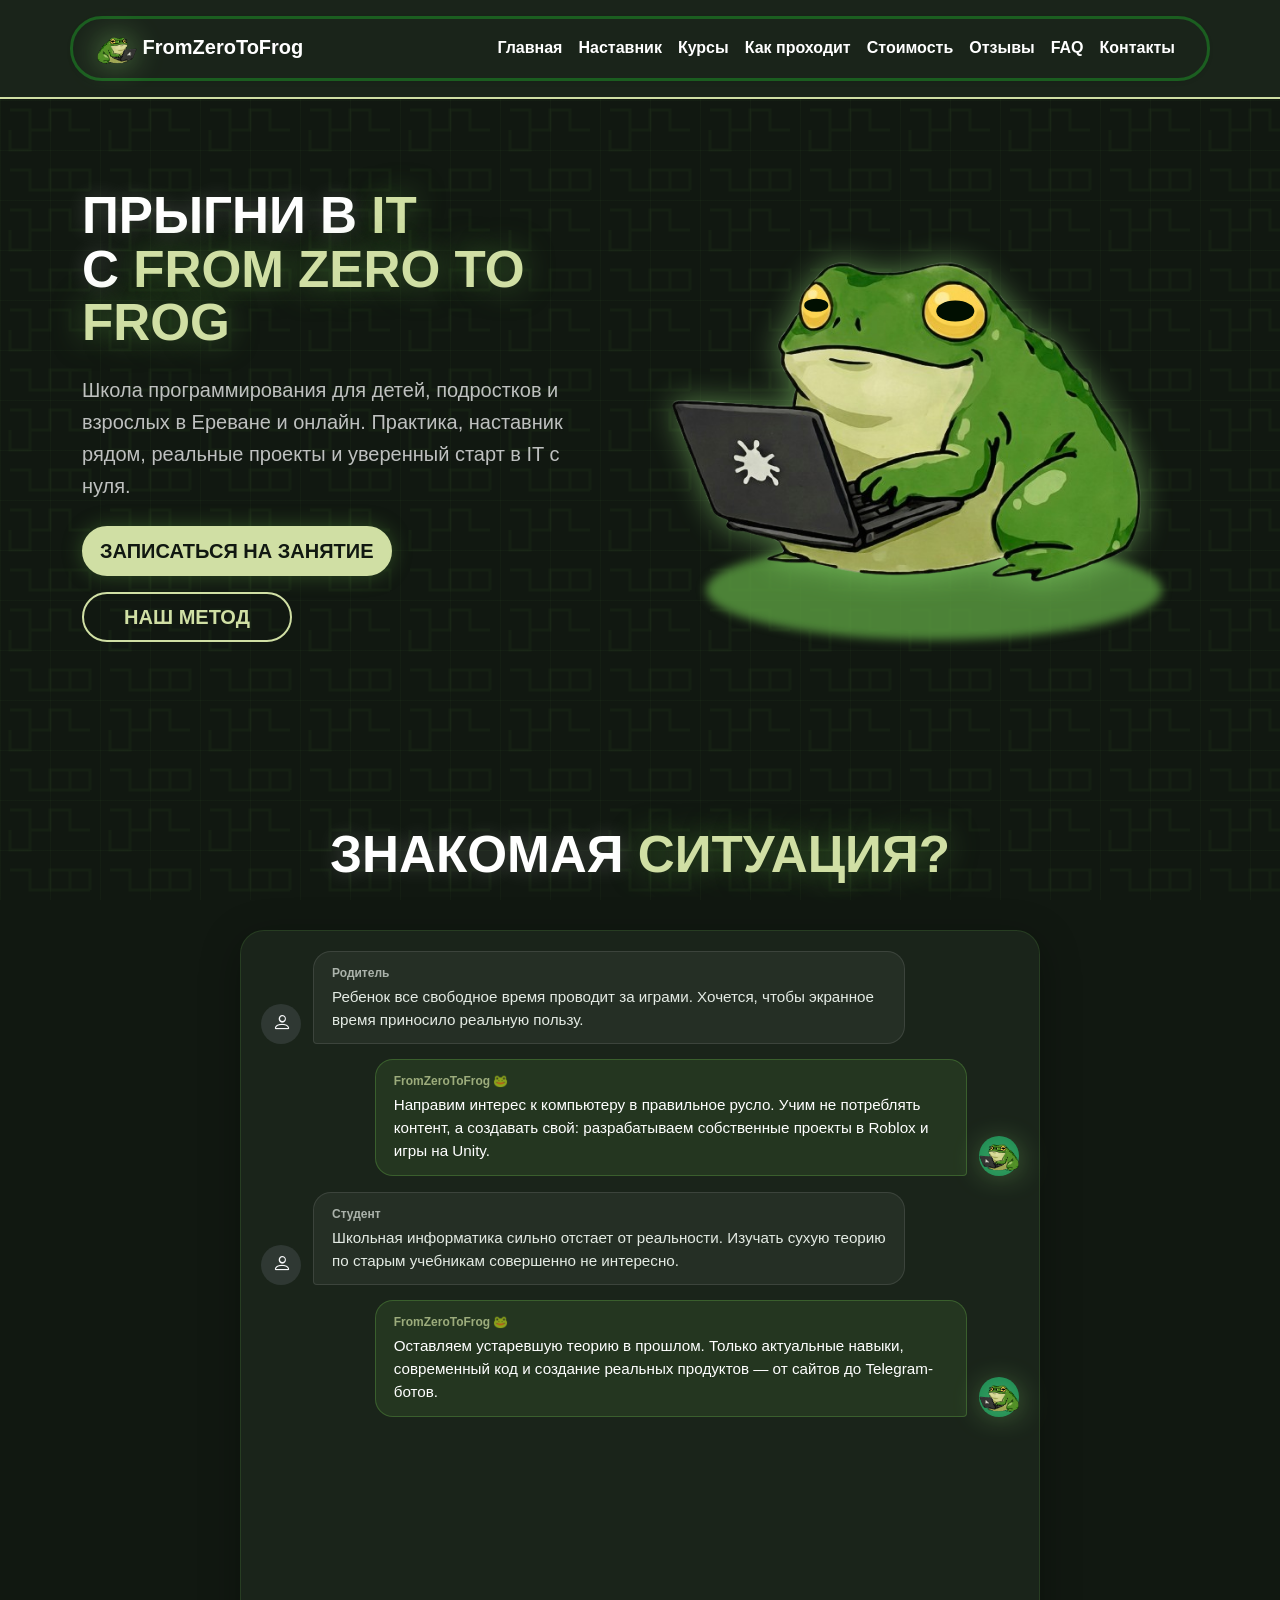
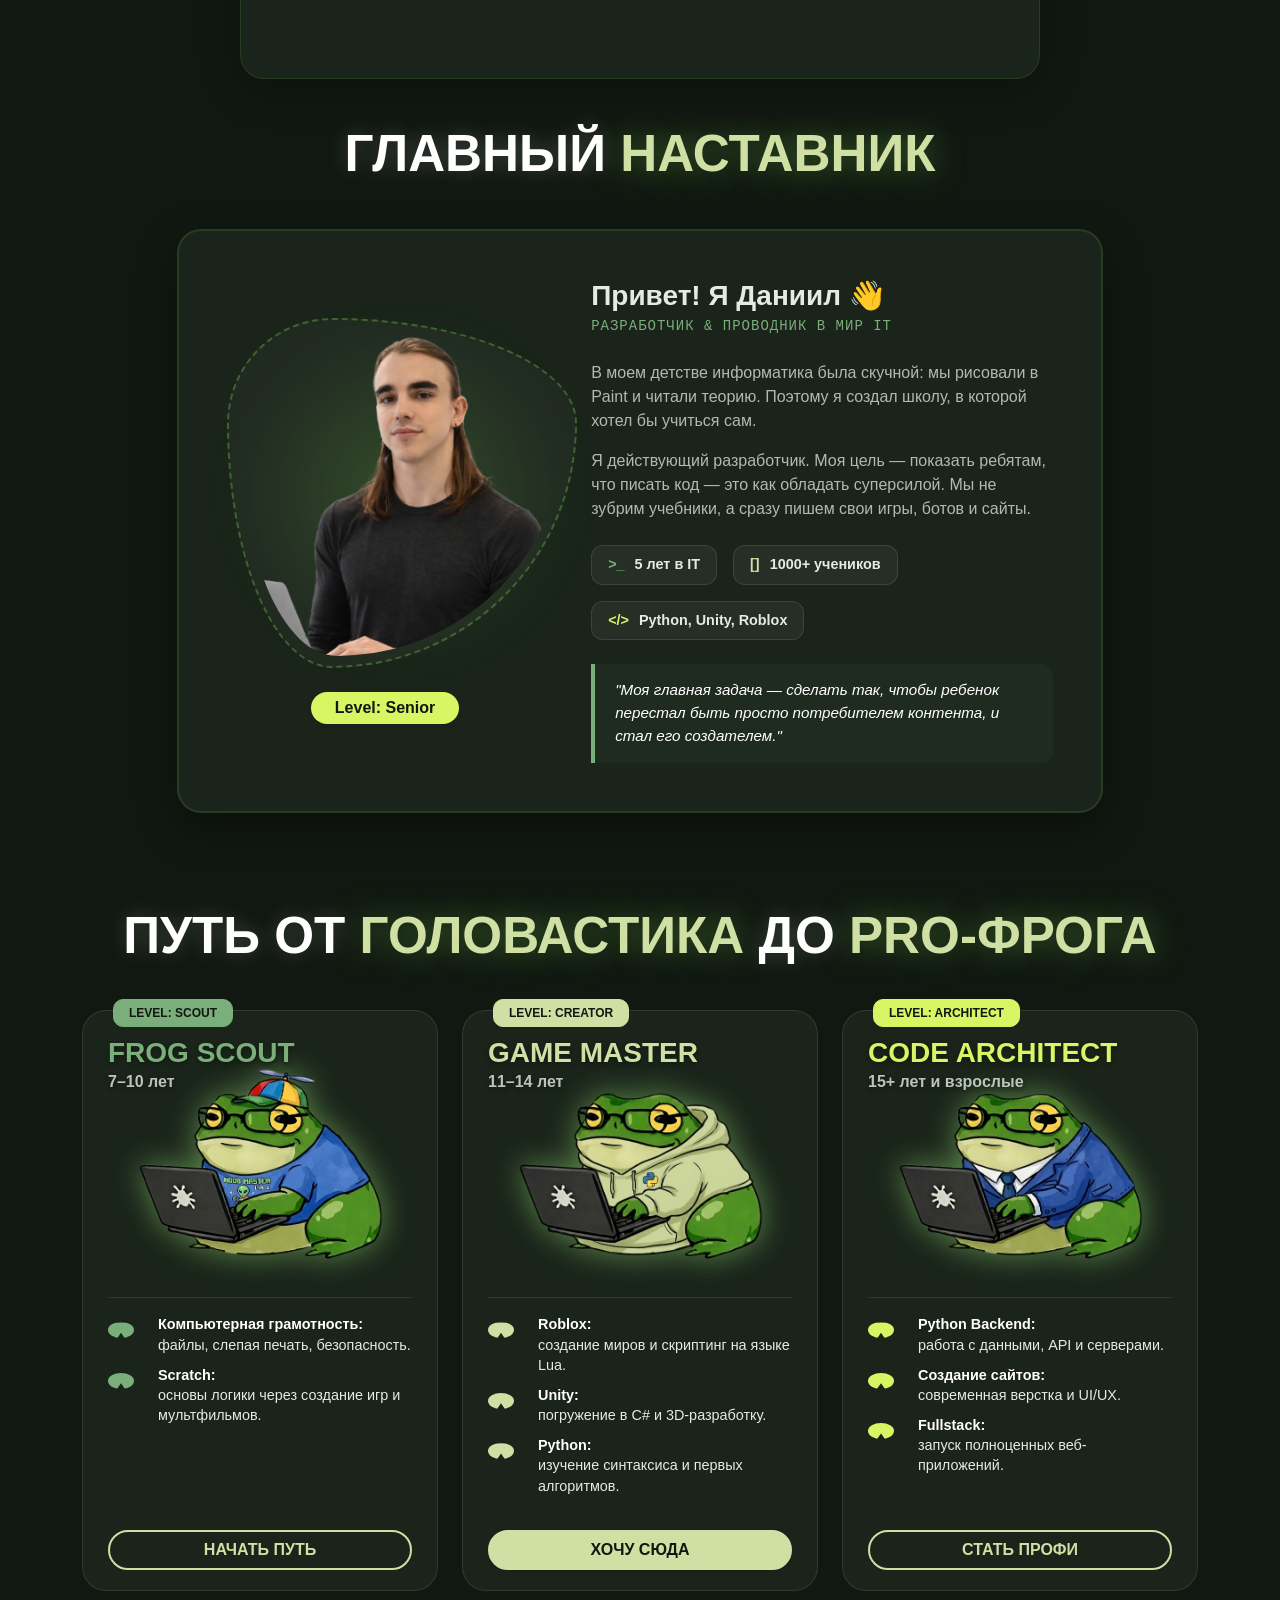
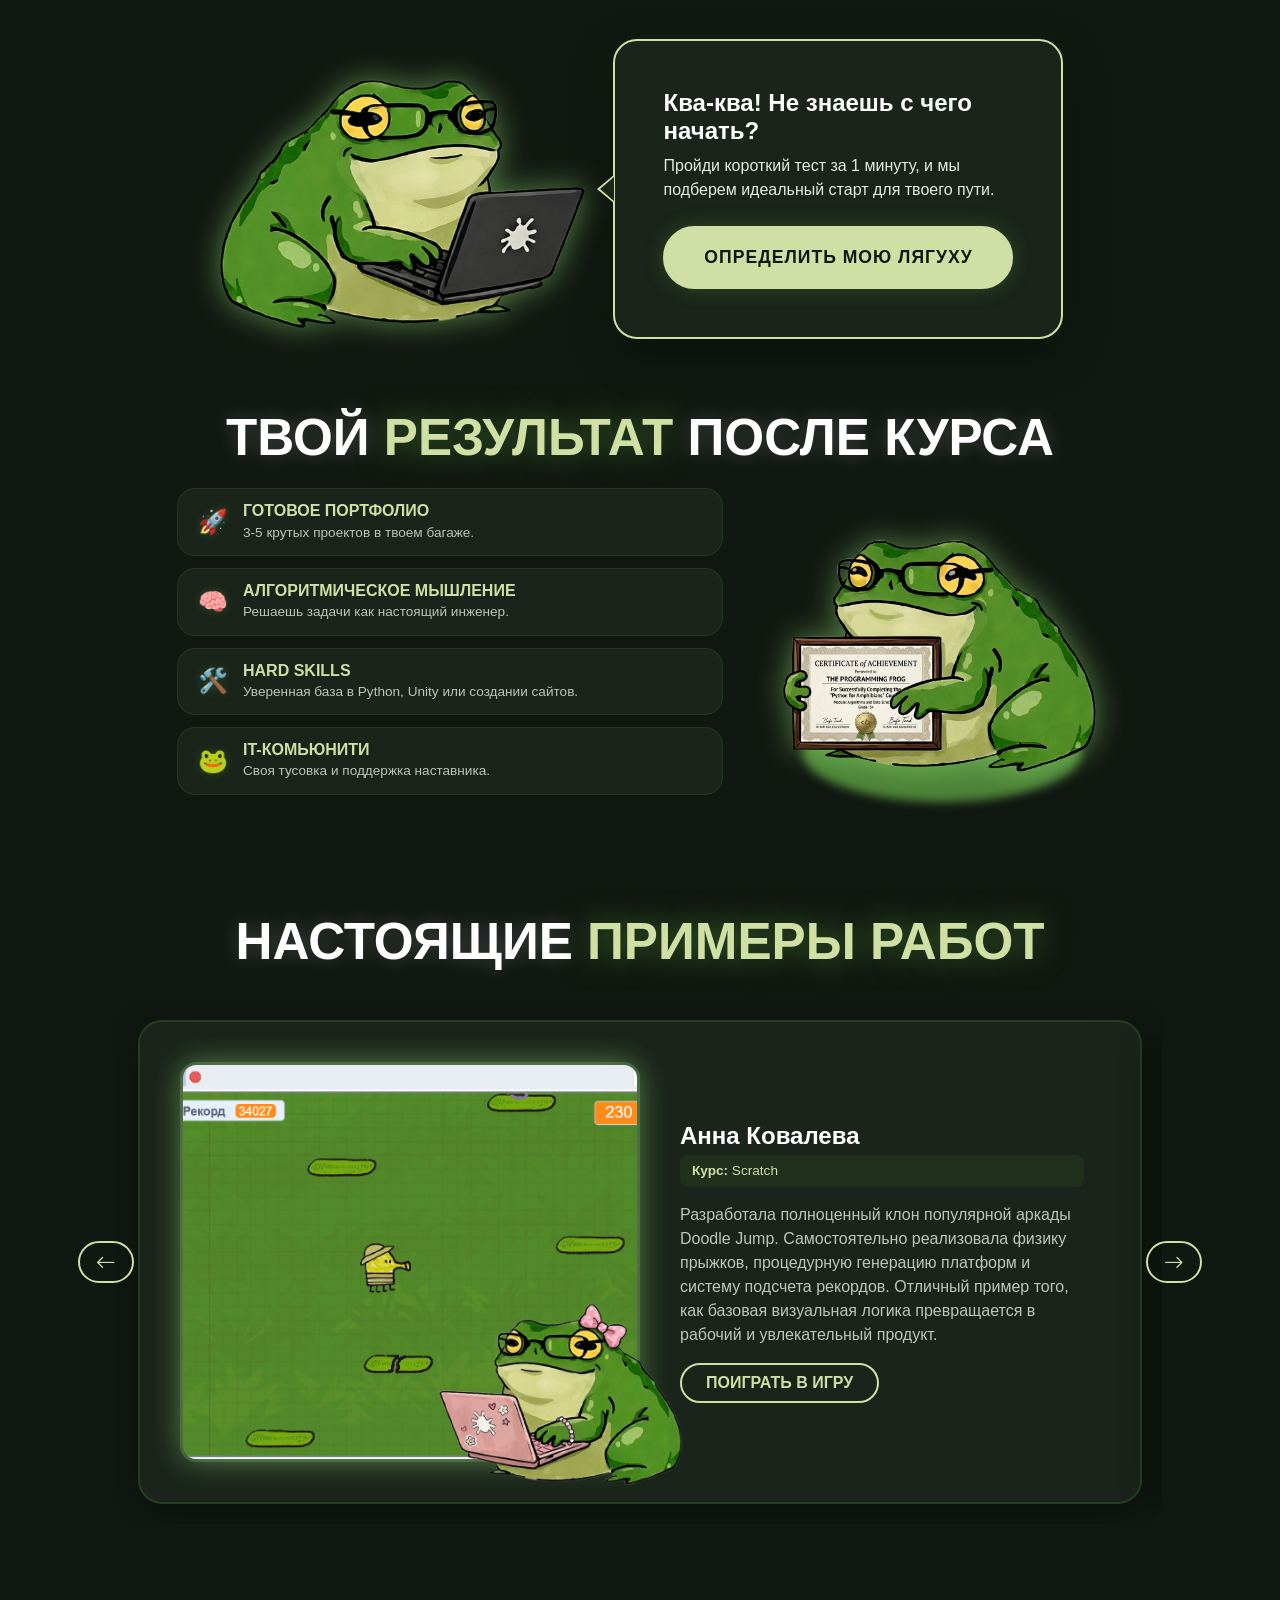
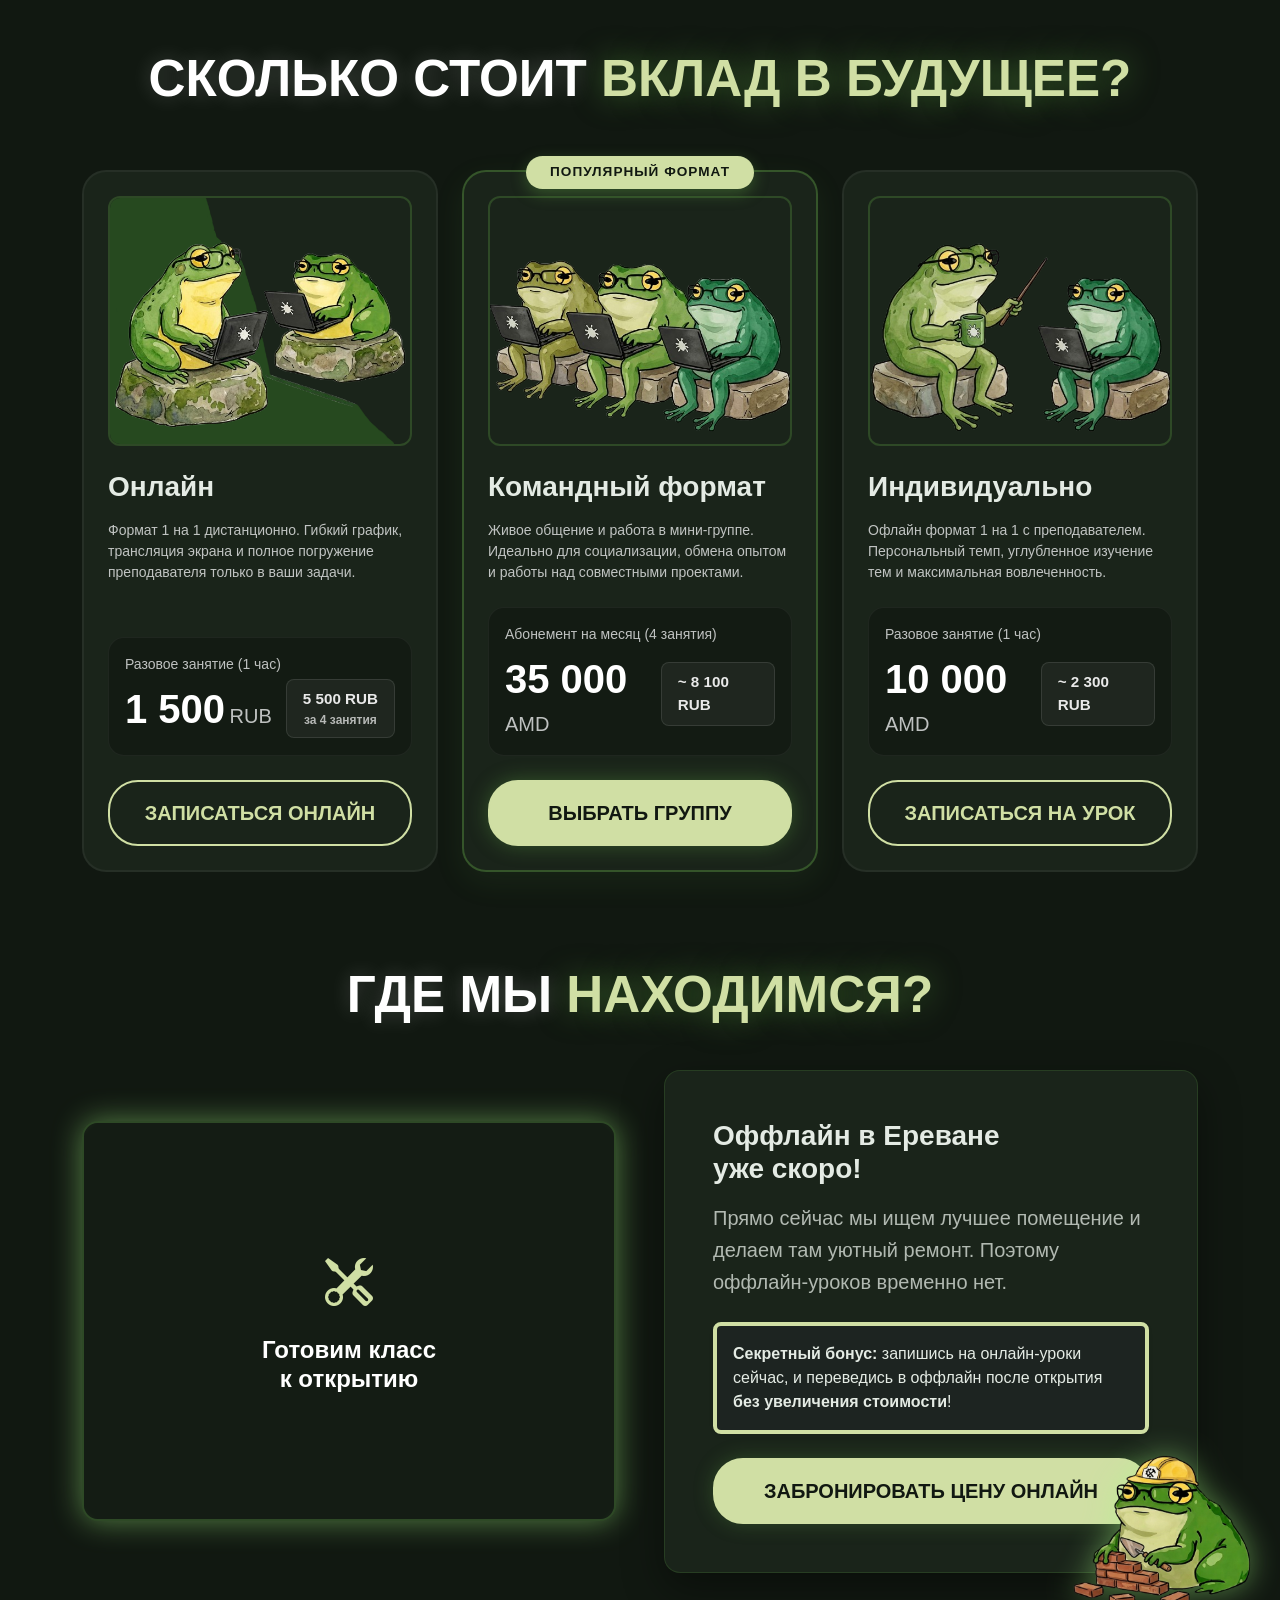
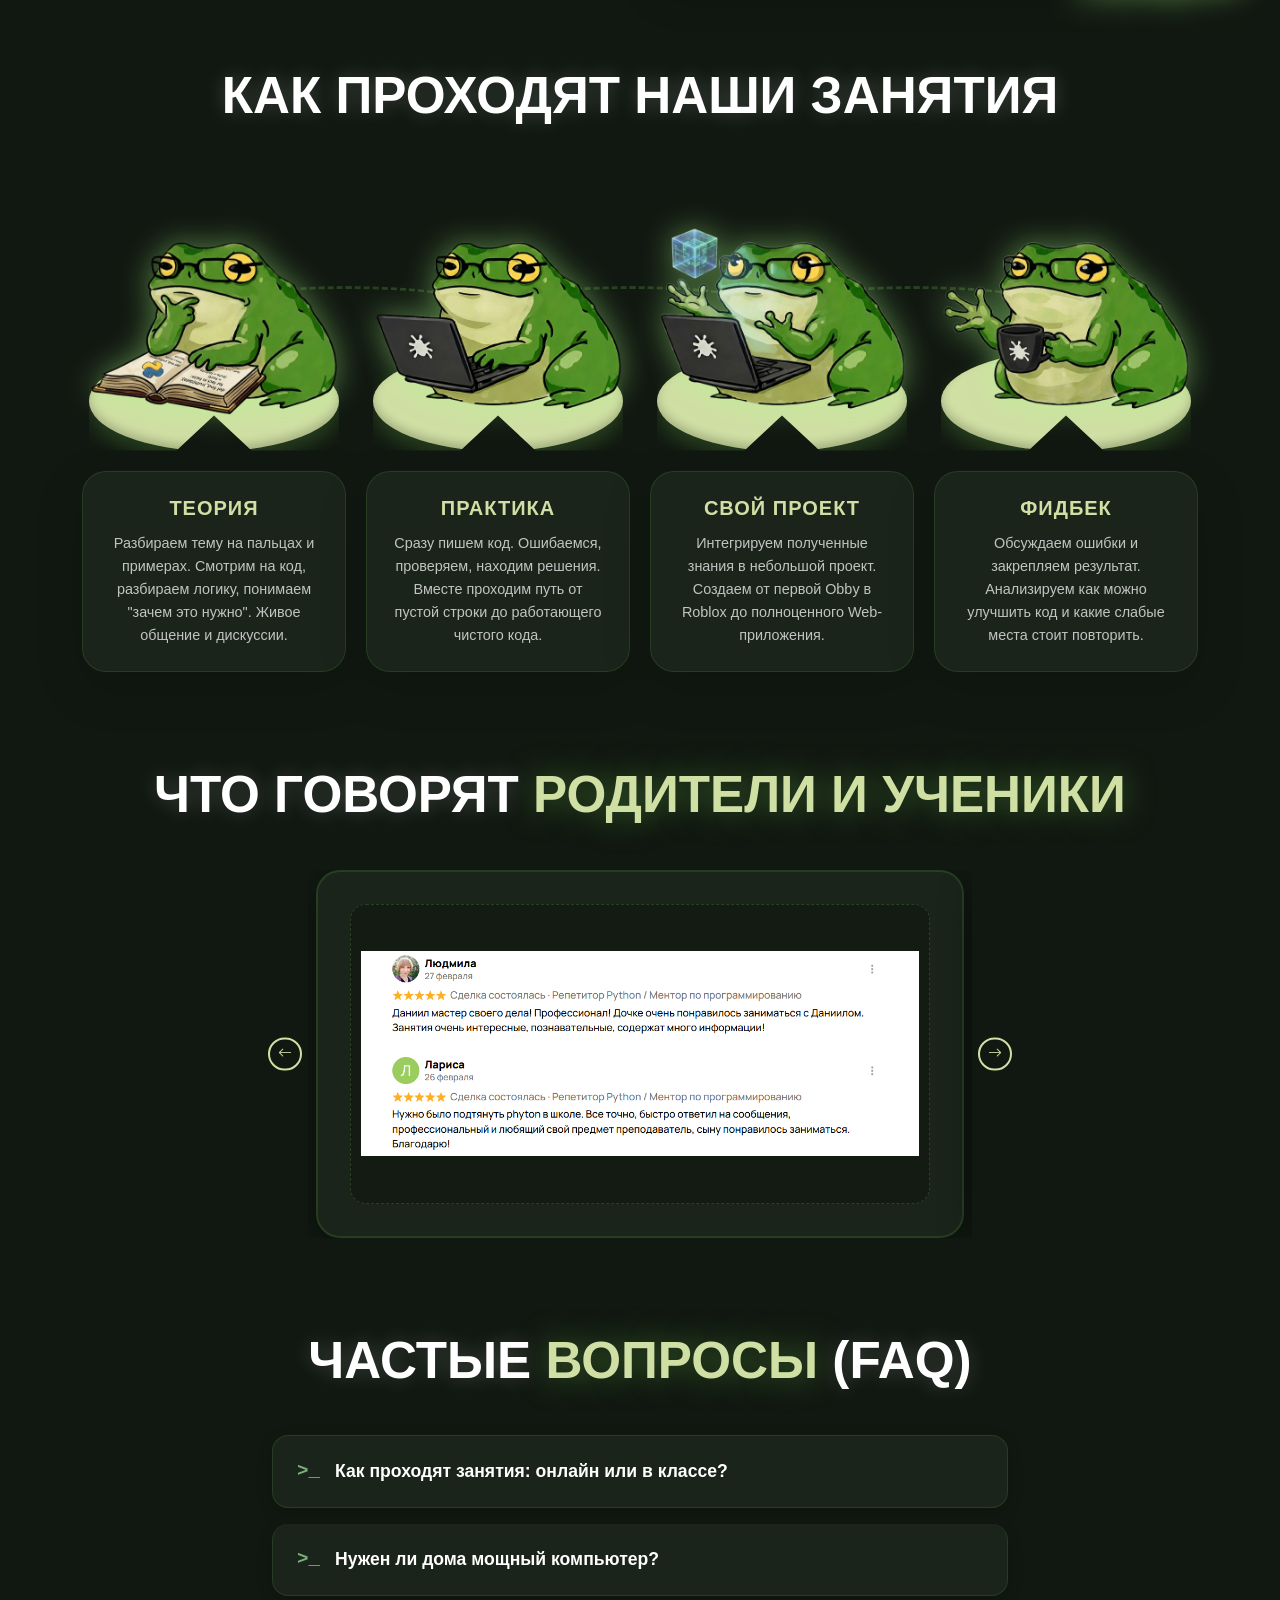
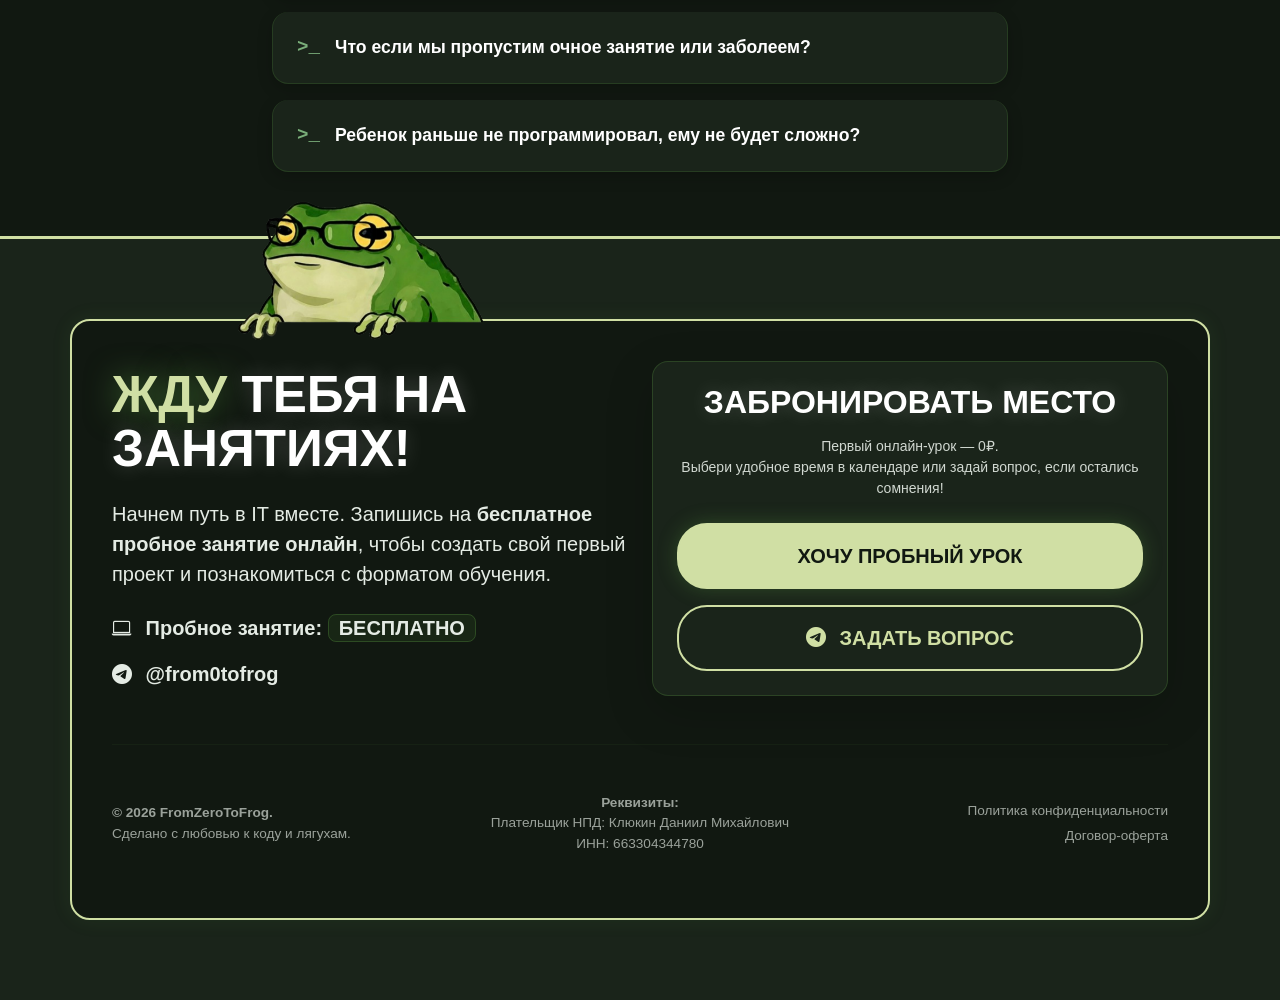
==== commit ecc6fe9d: "New section - results" ====
--- a/index.html
+++ b/index.html
@@ -5,15 +5,21 @@
     <meta charset="UTF-8">
     <meta name="viewport" content="width=device-width, initial-scale=1.0">
     <title>FromZeroToFrog - Школа программирования в Ереване</title>
-    <meta name="description" content="Школа программирования FromZeroToFrog в Ереване и онлайн. Учим детей, подростков и взрослых создавать игры (Roblox, Unity), сайты и ботов на Python с нуля. Запишись на бесплатный пробный урок!">
-    <meta name="keywords" content="школа программирования, курсы программирования, Ереван, онлайн, для детей, для подростков, Python, Unity, Roblox, Scratch, IT с нуля">
+    <meta name="description"
+        content="Школа программирования FromZeroToFrog в Ереване и онлайн. Учим детей, подростков и взрослых создавать игры (Roblox, Unity), сайты и ботов на Python с нуля. Запишись на бесплатный пробный урок!">
+    <meta name="keywords"
+        content="школа программирования, курсы программирования, Ереван, онлайн, для детей, для подростков, Python, Unity, Roblox, Scratch, IT с нуля">
 
     <meta property="og:type" content="website">
-    <meta property="og:url" content="https://frog0tofrog.ru/"> <meta property="og:title" content="Прыгни в IT с FromZeroToFrog 🐸">
-    <meta property="og:description" content="Современная школа программирования в Ереване и онлайн. Практика с первого занятия: от Scratch и Roblox до Python и Fullstack.">
-    <meta property="og:image" content="https://frog0tofrog.ru/static/Normal.png"> <meta name="twitter:card" content="summary_large_image">
+    <meta property="og:url" content="https://frog0tofrog.ru/">
+    <meta property="og:title" content="Прыгни в IT с FromZeroToFrog 🐸">
+    <meta property="og:description"
+        content="Современная школа программирования в Ереване и онлайн. Практика с первого занятия: от Scratch и Roblox до Python и Fullstack.">
+    <meta property="og:image" content="https://frog0tofrog.ru/static/Normal.png">
+    <meta name="twitter:card" content="summary_large_image">
     <meta name="twitter:title" content="Прыгни в IT с FromZeroToFrog 🐸">
-    <meta name="twitter:description" content="Современная школа программирования в Ереване и онлайн. Практика с первого занятия: от Scratch и Roblox до Python и Fullstack.">
+    <meta name="twitter:description"
+        content="Современная школа программирования в Ереване и онлайн. Практика с первого занятия: от Scratch и Roblox до Python и Fullstack.">
     <meta name="twitter:image" content="https://frog0tofrog.ru/static/Normal.png">
     <link rel="icon" href="static/Normal.png" type="image/x-icon">
     <link href="https://cdn.jsdelivr.net/npm/bootstrap@5.3.0/dist/css/bootstrap.min.css" rel="stylesheet">
@@ -165,115 +171,7 @@
         </div>
     </section>
 
-    <section id="portfolio" class="container mt-5 pt-5 mb-5 text-center roadmap-container">
-        <h2 class="hero-title">Чему мы <span class="highlight">научим</span></h2>
-
-        <div class="row justify-content-center">
-            <div class="col-lg-12 col-xl-10 portfolio-slider-wrapper position-relative px-0 px-md-5 overflow-hidden">
-
-                <div class="portfolio-track-container">
-                    <div class="portfolio-track">
-
-                        <!-- Слайд 1: Scratch -->
-                        <div class="portfolio-slide">
-                            <div class="portfolio-card d-flex flex-column flex-lg-row align-items-center gap-4">
-
-                                <div class="project-image-wrapper position-relative flex-shrink-0">
-                                    <div class="project-img border-dashed img-shadow">
-                                        <img src="static/Project1.png" alt="Doodle Jump Remake">
-                                    </div>
-                                    <div class="student-frog-art position-absolute student-frog-art-one">
-                                        <img src="static/Student1.png" alt="Student 1">
-                                    </div>
-                                </div>
-
-                                <div class="portfolio-details text-start flex-grow-1 p-3">
-                                    <h4 class="student-full-name mb-1 highlight">Анна Ковалева</h4>
-                                    <p class="course-badge mb-3"><strong>Курс:</strong> Scratch </p>
-                                    <p class="project-desc fs-6 text-light opacity-75">
-                                        Разработала полноценный клон популярной аркады Doodle Jump. Самостоятельно
-                                        реализовала физику прыжков, процедурную генерацию платформ и систему подсчета
-                                        рекордов. Отличный пример того, как базовая визуальная логика превращается в
-                                        рабочий и увлекательный продукт.
-                                    </p>
-                                    <a href="https://scratch.mit.edu/projects/1086809006" target="_blank"
-                                        class="btn btn-outline-frog px-4 mt-2">Поиграть в игру</a>
-                                </div>
-                            </div>
-                        </div>
-
-                        <!-- Слайд 2: Roblox -->
-                        <div class="portfolio-slide">
-                            <div class="portfolio-card d-flex flex-column flex-lg-row align-items-center gap-4">
-
-                                <div class="project-image-wrapper position-relative flex-shrink-0">
-                                    <div class="project-img border-dashed img-shadow">
-                                        <img src="static/Project2.png" alt="Roblox Obby">
-                                    </div>
-                                    <div class="student-frog-art position-absolute student-frog-art-one">
-                                        <img src="static/Student2.png" alt="Student 2">
-                                    </div>
-                                </div>
-
-                                <div class="portfolio-details text-start flex-grow-1 p-3">
-                                    <h4 class="student-full-name mb-1 highlight">Артур Ветровских</h4>
-                                    <p class="course-badge mb-3"><strong>Курс:</strong> Roblox </p>
-                                    <p class="project-desc fs-6 text-light opacity-75">
-                                        Спроектировал и запрограммировал собственную полосу препятствий (Obby) в
-                                        уникальном сеттинге микромира на кухне. Написал Lua-скрипты для динамических
-                                        платформ, триггеров смерти, таймеров спидрана и сохранения прогресса игроков на
-                                        сервере.
-                                    </p>
-                                    <a href="#" class="btn btn-outline-frog px-4 mt-2">Посмотреть код</a>
-                                </div>
-                            </div>
-                        </div>
-
-                        <!-- Слайд 3: Unity/Blender -->
-                        <div class="portfolio-slide">
-                            <div class="portfolio-card d-flex flex-column flex-lg-row align-items-center gap-4">
-
-                                <div class="project-image-wrapper position-relative flex-shrink-0">
-                                    <div class="project-img border-dashed img-shadow">
-                                        <img src="static/Project3.png" alt="Unity 3D Project">
-                                    </div>
-                                    <div class="student-frog-art position-absolute student-frog-art-one">
-                                        <img src="static/Student3.png" alt="Student 3">
-                                    </div>
-                                </div>
-
-                                <div class="portfolio-details text-start flex-grow-1 p-3">
-                                    <h4 class="student-full-name mb-1 highlight">Николай Королев</h4>
-                                    <p class="course-badge mb-3"><strong>Курс:</strong> Unity/Blender </p>
-                                    <p class="project-desc fs-6 text-light opacity-75">
-                                        Прошел полный пайплайн инди-разработчика. С нуля смоделировал персонажей в
-                                        Blender, настроил риггинг и анимации, а затем перенес ассеты в движок Unity.
-                                        Написал C#-контроллер управления героем и спроектировал базовую архитектуру
-                                        уровней для 3D-платформера. Настоящий комплексный подход к геймдеву.
-                                    </p>
-                                    <a href="#courses" class="btn btn-outline-frog px-4 mt-2">Попробовать самому</a>
-                                </div>
-                            </div>
-                        </div>
-
-                    </div>
-                </div>
-
-
-                <button
-                    class="btn btn-outline-frog fs-5 position-absolute start-0 top-50 translate-middle-y ms-2 px-3 py-1 portfolio-prev-btn"
-                    style="z-index: 10;">
-                    <i class="bi bi-arrow-left"></i>
-                </button>
-                <button
-                    class="btn btn-outline-frog fs-5 position-absolute end-0 top-50 translate-middle-y me-2 px-3 py-1 portfolio-next-btn"
-                    style="z-index: 10;">
-                    <i class="bi bi-arrow-right"></i>
-                </button>
-            </div>
-        </div>
-    </section>
-
+    
     <section id="about" class="container mb-5">
         <h2 class="text-center hero-title mb-5">Главный <span class="highlight">наставник</span></h2>
 
@@ -505,6 +403,172 @@
         </div>
     </div>
 
+    <section id="results-compact" class="container py-4 my-2">
+        <!-- Заголовок по центру, как в других секциях -->
+        <h2 class="text-center hero-title mb-4">Твой <span class="highlight">результат</span> после курса</h2>
+
+        <div class="row align-items-center justify-content-center g-4">
+
+            <!-- Левая колонка: Список результатов -->
+            <div class="col-lg-6 col-md-7">
+                <div class="results-grid">
+
+                    <div class="res-mini-card">
+                        <div class="res-icon">🚀</div>
+                        <div class="res-content">
+                            <h6>Готовое портфолио</h6>
+                            <p>3-5 крутых проектов в твоем багаже.</p>
+                        </div>
+                    </div>
+
+                    <div class="res-mini-card">
+                        <div class="res-icon">🧠</div>
+                        <div class="res-content">
+                            <h6>Алгоритмическое мышление</h6>
+                            <p>Решаешь задачи как настоящий инженер.</p>
+                        </div>
+                    </div>
+
+                    <div class="res-mini-card">
+                        <div class="res-icon">🛠️</div>
+                        <div class="res-content">
+                            <h6>Hard Skills</h6>
+                            <p>Уверенная база в Python, Unity или создании сайтов.</p>
+                        </div>
+                    </div>
+
+                    <div class="res-mini-card">
+                        <div class="res-icon">🐸</div>
+                        <div class="res-content">
+                            <h6>IT-комьюнити</h6>
+                            <p>Своя тусовка и поддержка наставника.</p>
+                        </div>
+                    </div>
+
+                </div>
+            </div>
+
+            <!-- Правая колонка: Лягуха (сделал чуть меньше, чтобы не распирало экран) -->
+            <div class="col-lg-4 col-md-5 text-center">
+                <div class="res-frog-wrapper">
+                    <img src="static/Sertificate.png" alt="Result Frog" class="img-fluid floating-frog-mini img-shadow">
+                    <div class="lilypad-glow"></div>
+                </div>
+            </div>
+
+        </div>
+    </section>
+
+    <section id="portfolio" class="container mt-5 pt-5 mb-5 text-center roadmap-container">
+        <h2 class="hero-title">Настоящие <span class="highlight">примеры работ</span></h2>
+
+        <div class="row justify-content-center">
+            <div class="col-lg-12 col-xl-10 portfolio-slider-wrapper position-relative px-0 px-md-5 overflow-hidden">
+
+                <div class="portfolio-track-container">
+                    <div class="portfolio-track">
+
+                        <!-- Слайд 1: Scratch -->
+                        <div class="portfolio-slide">
+                            <div class="portfolio-card d-flex flex-column flex-lg-row align-items-center gap-4">
+
+                                <div class="project-image-wrapper position-relative flex-shrink-0">
+                                    <div class="project-img border-dashed img-shadow">
+                                        <img src="static/Project1.png" alt="Doodle Jump Remake">
+                                    </div>
+                                    <div class="student-frog-art position-absolute student-frog-art-one">
+                                        <img src="static/Student1.png" alt="Student 1">
+                                    </div>
+                                </div>
+
+                                <div class="portfolio-details text-start flex-grow-1 p-3">
+                                    <h4 class="student-full-name mb-1 highlight">Анна Ковалева</h4>
+                                    <p class="course-badge mb-3"><strong>Курс:</strong> Scratch </p>
+                                    <p class="project-desc fs-6 text-light opacity-75">
+                                        Разработала полноценный клон популярной аркады Doodle Jump. Самостоятельно
+                                        реализовала физику прыжков, процедурную генерацию платформ и систему подсчета
+                                        рекордов. Отличный пример того, как базовая визуальная логика превращается в
+                                        рабочий и увлекательный продукт.
+                                    </p>
+                                    <a href="https://scratch.mit.edu/projects/1086809006" target="_blank"
+                                        class="btn btn-outline-frog px-4 mt-2">Поиграть в игру</a>
+                                </div>
+                            </div>
+                        </div>
+
+                        <!-- Слайд 2: Roblox -->
+                        <div class="portfolio-slide">
+                            <div class="portfolio-card d-flex flex-column flex-lg-row align-items-center gap-4">
+
+                                <div class="project-image-wrapper position-relative flex-shrink-0">
+                                    <div class="project-img border-dashed img-shadow">
+                                        <img src="static/Project2.png" alt="Roblox Obby">
+                                    </div>
+                                    <div class="student-frog-art position-absolute student-frog-art-one">
+                                        <img src="static/Student2.png" alt="Student 2">
+                                    </div>
+                                </div>
+
+                                <div class="portfolio-details text-start flex-grow-1 p-3">
+                                    <h4 class="student-full-name mb-1 highlight">Артур Ветровских</h4>
+                                    <p class="course-badge mb-3"><strong>Курс:</strong> Roblox </p>
+                                    <p class="project-desc fs-6 text-light opacity-75">
+                                        Спроектировал и запрограммировал собственную полосу препятствий (Obby) в
+                                        уникальном сеттинге микромира на кухне. Написал Lua-скрипты для динамических
+                                        платформ, триггеров смерти, таймеров спидрана и сохранения прогресса игроков на
+                                        сервере.
+                                    </p>
+                                    <a href="#" class="btn btn-outline-frog px-4 mt-2">Посмотреть код</a>
+                                </div>
+                            </div>
+                        </div>
+
+                        <!-- Слайд 3: Unity/Blender -->
+                        <div class="portfolio-slide">
+                            <div class="portfolio-card d-flex flex-column flex-lg-row align-items-center gap-4">
+
+                                <div class="project-image-wrapper position-relative flex-shrink-0">
+                                    <div class="project-img border-dashed img-shadow">
+                                        <img src="static/Project3.png" alt="Unity 3D Project">
+                                    </div>
+                                    <div class="student-frog-art position-absolute student-frog-art-one">
+                                        <img src="static/Student3.png" alt="Student 3">
+                                    </div>
+                                </div>
+
+                                <div class="portfolio-details text-start flex-grow-1 p-3">
+                                    <h4 class="student-full-name mb-1 highlight">Николай Королев</h4>
+                                    <p class="course-badge mb-3"><strong>Курс:</strong> Unity/Blender </p>
+                                    <p class="project-desc fs-6 text-light opacity-75">
+                                        Прошел полный пайплайн инди-разработчика. С нуля смоделировал персонажей в
+                                        Blender, настроил риггинг и анимации, а затем перенес ассеты в движок Unity.
+                                        Написал C#-контроллер управления героем и спроектировал базовую архитектуру
+                                        уровней для 3D-платформера. Настоящий комплексный подход к геймдеву.
+                                    </p>
+                                    <a href="#courses" class="btn btn-outline-frog px-4 mt-2">Попробовать самому</a>
+                                </div>
+                            </div>
+                        </div>
+
+                    </div>
+                </div>
+
+
+                <button
+                    class="btn btn-outline-frog fs-5 position-absolute start-0 top-50 translate-middle-y ms-2 px-3 py-1 portfolio-prev-btn"
+                    style="z-index: 10;">
+                    <i class="bi bi-arrow-left"></i>
+                </button>
+                <button
+                    class="btn btn-outline-frog fs-5 position-absolute end-0 top-50 translate-middle-y me-2 px-3 py-1 portfolio-next-btn"
+                    style="z-index: 10;">
+                    <i class="bi bi-arrow-right"></i>
+                </button>
+            </div>
+        </div>
+    </section>
+
+
     <section id="pricing" class="container mt-5 pt-5 mb-5">
         <h2 class="text-center hero-title mb-5">Сколько стоит <span class="highlight">вклад в будущее?</span></h2>
 
@@ -607,15 +671,19 @@
         <h2 class="text-center hero-title mb-5">Где мы <span class="highlight">находимся?</span></h2>
 
         <div class="row align-items-center gy-5 gx-lg-5">
-            
+
             <!-- Левая колонка: Заблюренная карта -->
             <div class="col-lg-6">
                 <div class="map-container position-relative rounded-4 overflow-hidden img-shadow">
                     <!-- Заглушка Google Maps (Центр Еревана) -->
-                    <iframe class="google-map-iframe" src="https://www.google.com/maps/embed?pb=!1m18!1m12!1m3!1d195167.35965036496!2d44.360623315757755!3d40.15350051179672!2m3!1f0!2f0!3f0!3m2!1i1024!2i768!4f13.1!3m3!1m2!1s0x406aa2dab8fc8b5b%3A0x3d1479ae87da526a!2z0JXRgNC10LLQsNC9LCDQkNGA0LzQtdC90LjRjw!5e0!3m2!1sru!2s!4v1710000000000!5m2!1sru!2s" width="100%" height="400" style="border:0;" allowfullscreen="" loading="lazy" referrerpolicy="no-referrer-when-downgrade"></iframe>
-                    
+                    <iframe class="google-map-iframe"
+                        src="https://www.google.com/maps/embed?pb=!1m18!1m12!1m3!1d195167.35965036496!2d44.360623315757755!3d40.15350051179672!2m3!1f0!2f0!3f0!3m2!1i1024!2i768!4f13.1!3m3!1m2!1s0x406aa2dab8fc8b5b%3A0x3d1479ae87da526a!2z0JXRgNC10LLQsNC9LCDQkNGA0LzQtdC90LjRjw!5e0!3m2!1sru!2s!4v1710000000000!5m2!1sru!2s"
+                        width="100%" height="400" style="border:0;" allowfullscreen="" loading="lazy"
+                        referrerpolicy="no-referrer-when-downgrade"></iframe>
+
                     <!-- Оверлей поверх карты с сообщением -->
-                    <div class="map-overlay d-flex flex-column justify-content-center align-items-center text-center p-4">
+                    <div
+                        class="map-overlay d-flex flex-column justify-content-center align-items-center text-center p-4">
                         <i class="bi bi-tools mb-3" style="font-size: 3rem; color: var(--accent-primary);"></i>
                         <h4 class="fw-bold text-white mb-0">Готовим класс <br> к открытию</h4>
                     </div>
@@ -623,24 +691,30 @@
             </div>
 
             <div class="col-lg-6 position-relative">
-                <div class="location-info p-4 p-md-5 rounded-4 border border-1" style="background-color: var(--bg-card); border-color: rgba(var(--accent-primary-rgb), 0.2) !important;">
-                    <h3 class="fw-bold text-heading mb-3">Оффлайн в Ереване <br><span class="highlight">уже скоро!</span></h3>
-                    
+                <div class="location-info p-4 p-md-5 rounded-4 border border-1"
+                    style="background-color: var(--bg-card); border-color: rgba(var(--accent-primary-rgb), 0.2) !important;">
+                    <h3 class="fw-bold text-heading mb-3">Оффлайн в Ереване <br><span class="highlight">уже
+                            скоро!</span></h3>
+
                     <p class="text-main fs-5 mb-4 opacity-75" style="line-height: 1.6;">
-                        Прямо сейчас мы ищем лучшее помещение и делаем там уютный ремонт. Поэтому оффлайн-уроков временно нет. 
+                        Прямо сейчас мы ищем лучшее помещение и делаем там уютный ремонт. Поэтому оффлайн-уроков
+                        временно нет.
                     </p>
-                    
-                    <div class="alert bg-dark bg-opacity-50 border-start border-4 text-main mb-4 rounded-3 p-3 shadow-sm" style="border-color: var(--accent-primary) !important;">
-                        <strong>Секретный бонус:</strong> запишись на онлайн-уроки сейчас, и переведись в оффлайн после открытия <span class="highlight fw-bold">без увеличения стоимости</span>!
-                    </div>
-                    
-                    <button type="button" class="btn btn-frog-main w-100 py-3 fs-5 shadow-glow" data-bs-toggle="modal" data-bs-target="#calendlyModal">
+
+                    <div class="alert bg-dark bg-opacity-50 border-start border-4 text-main mb-4 rounded-3 p-3 shadow-sm"
+                        style="border-color: var(--accent-primary) !important;">
+                        <strong>Секретный бонус:</strong> запишись на онлайн-уроки сейчас, и переведись в оффлайн после
+                        открытия <span class="highlight fw-bold">без увеличения стоимости</span>!
+                    </div>
+
+                    <button type="button" class="btn btn-frog-main w-100 py-3 fs-5 shadow-glow" data-bs-toggle="modal"
+                        data-bs-target="#calendlyModal">
                         Забронировать цену онлайн
                     </button>
                 </div>
-                
+
                 <div class="location-frog-art position-absolute">
-                    <img src="static/Builder.png" alt="Frog Builder" class="img-shadow"> 
+                    <img src="static/Builder.png" alt="Frog Builder" class="img-shadow">
                 </div>
             </div>
 
@@ -913,7 +987,8 @@
                 <div class="col-md-4 text-center text-md-end">
                     <a href="/privacy.html" class="text-main text-decoration-none d-block mb-1 hover-highlight">Политика
                         конфиденциальности</a>
-                    <a href="/offer.html" class="text-main text-decoration-none d-block hover-highlight">Договор-оферта</a>
+                    <a href="/offer.html"
+                        class="text-main text-decoration-none d-block hover-highlight">Договор-оферта</a>
                 </div>
 
             </div>
--- a/style.css
+++ b/style.css
@@ -1259,6 +1259,97 @@
     50% { transform: translateY(-10px); }
 }
 
+/* Компактная секция результатов */
+#results-compact {
+    position: relative;
+    z-index: 1;
+}
+
+.results-grid {
+    display: flex;
+    flex-direction: column;
+    gap: 12px; /* Плотное расположение */
+}
+
+.res-mini-card {
+    display: flex;
+    align-items: center;
+    background: var(--bg-card);
+    border: 1px solid rgba(var(--accent-primary-rgb), 0.15);
+    border-radius: 18px;
+    padding: 12px 20px;
+    transition: all 0.3s ease;
+}
+
+.res-mini-card:hover {
+    border-color: var(--accent-primary);
+    transform: translateX(8px);
+    background: rgba(var(--accent-primary-rgb), 0.05);
+}
+
+.res-icon {
+    font-size: 1.5rem;
+    margin-right: 15px;
+    filter: drop-shadow(0 0 5px rgba(var(--accent-primary-rgb), 0.3));
+}
+
+.res-content h6 {
+    color: var(--accent-primary);
+    font-weight: 800;
+    margin-bottom: 2px;
+    font-size: 1rem;
+    text-transform: uppercase;
+}
+
+.res-content p {
+    margin-bottom: 0;
+    font-size: 0.85rem;
+    opacity: 0.8;
+    color: var(--text-main);
+}
+
+/* Анимация и размеры лягухи */
+.res-frog-wrapper {
+    position: relative;
+    display: inline-block;
+}
+
+.floating-frog-mini {
+    max-height: 280px; /* Ограничил высоту для компактности */
+    animation: floatFrog 3s ease-in-out infinite;
+}
+
+.lilypad-glow-mini {
+    position: absolute;
+    bottom: -10px;
+    left: 50%;
+    transform: translateX(-50%);
+    width: 70%;
+    height: 40px;
+    background: rgba(var(--accent-primary-rgb), 0.4);
+    filter: blur(15px);
+    z-index: -1;
+}
+
+@keyframes floatFrog {
+    0%, 100% { transform: translateY(0); }
+    50% { transform: translateY(-12px); }
+}
+
+/* Адаптив под мобилки */
+@media (max-width: 768px) {
+    .res-mini-card {
+        padding: 10px 15px;
+    }
+    .floating-frog-mini {
+        max-height: 200px;
+        margin-top: 20px;
+    }
+    .res-mini-card:hover {
+        transform: scale(1.02);
+    }
+}
+
 @media (max-width: 992px) {
     .hero-title {
         font-size: 2.8rem;
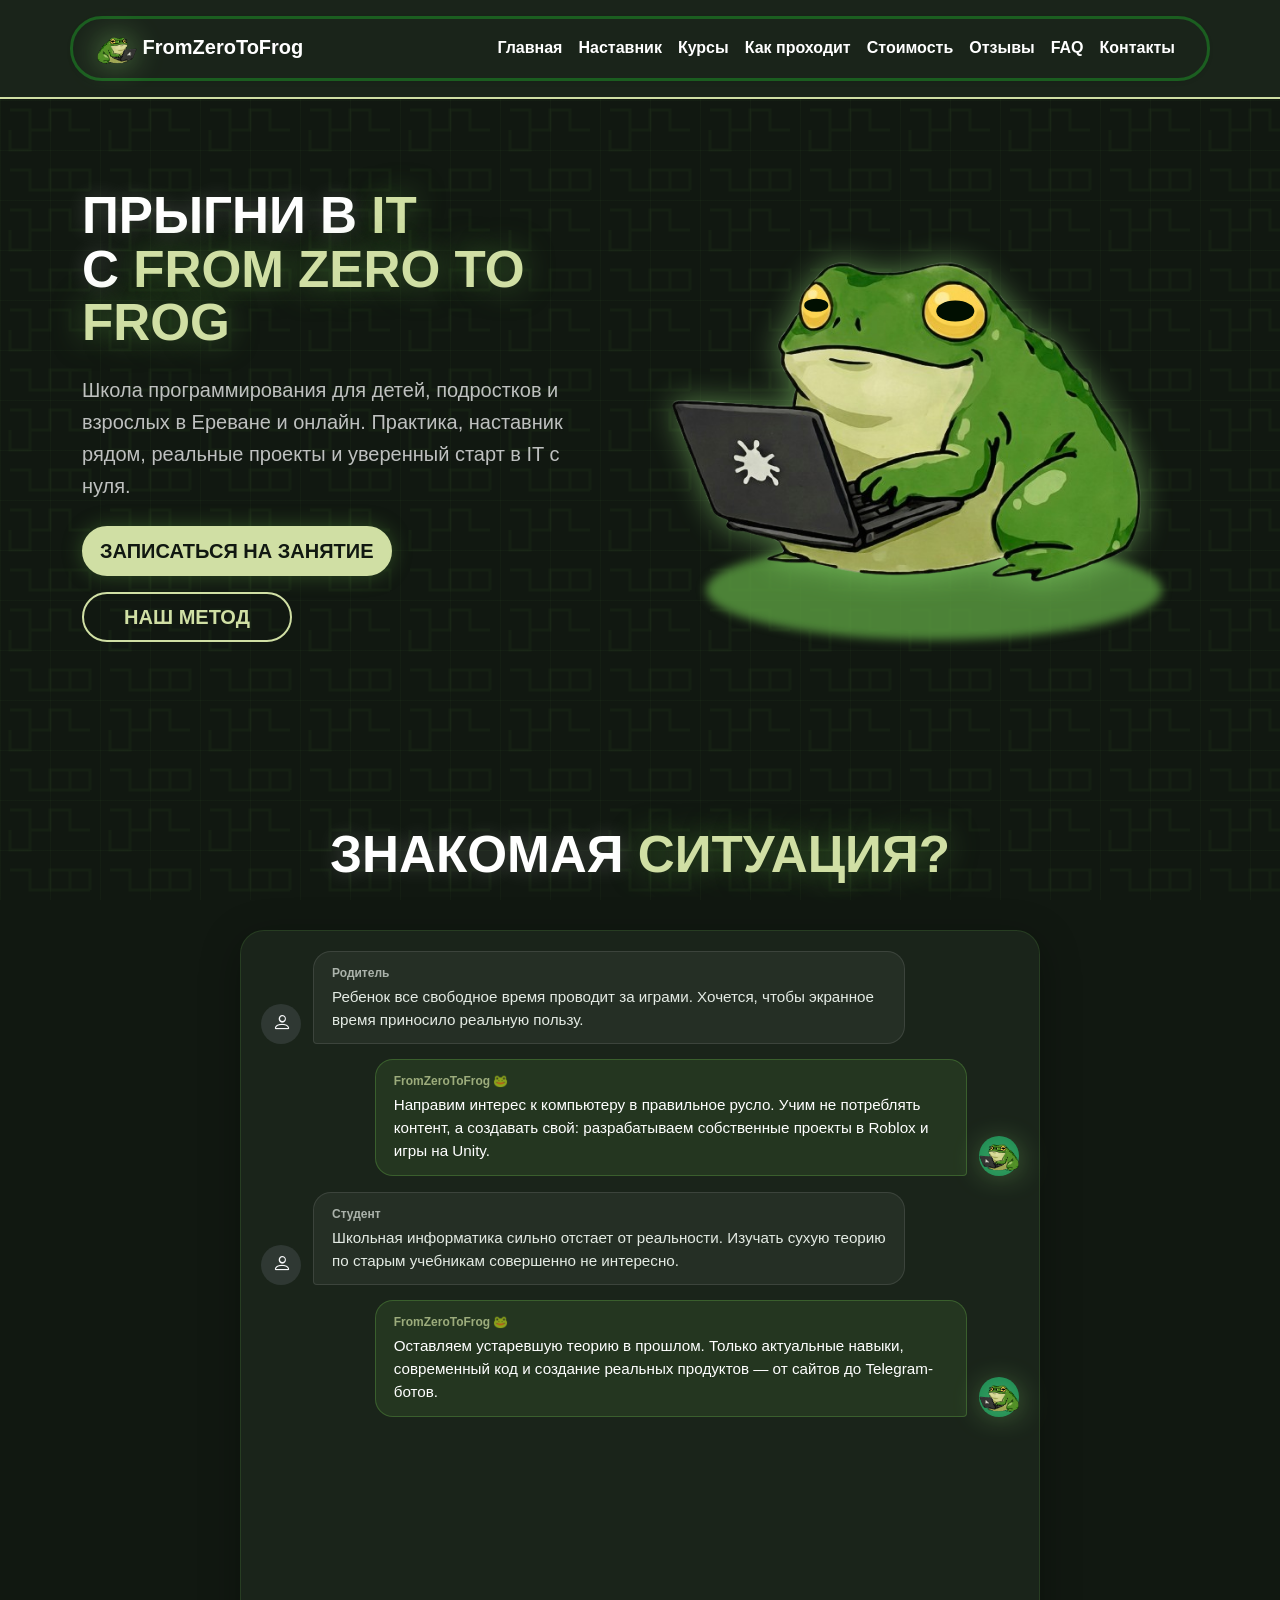
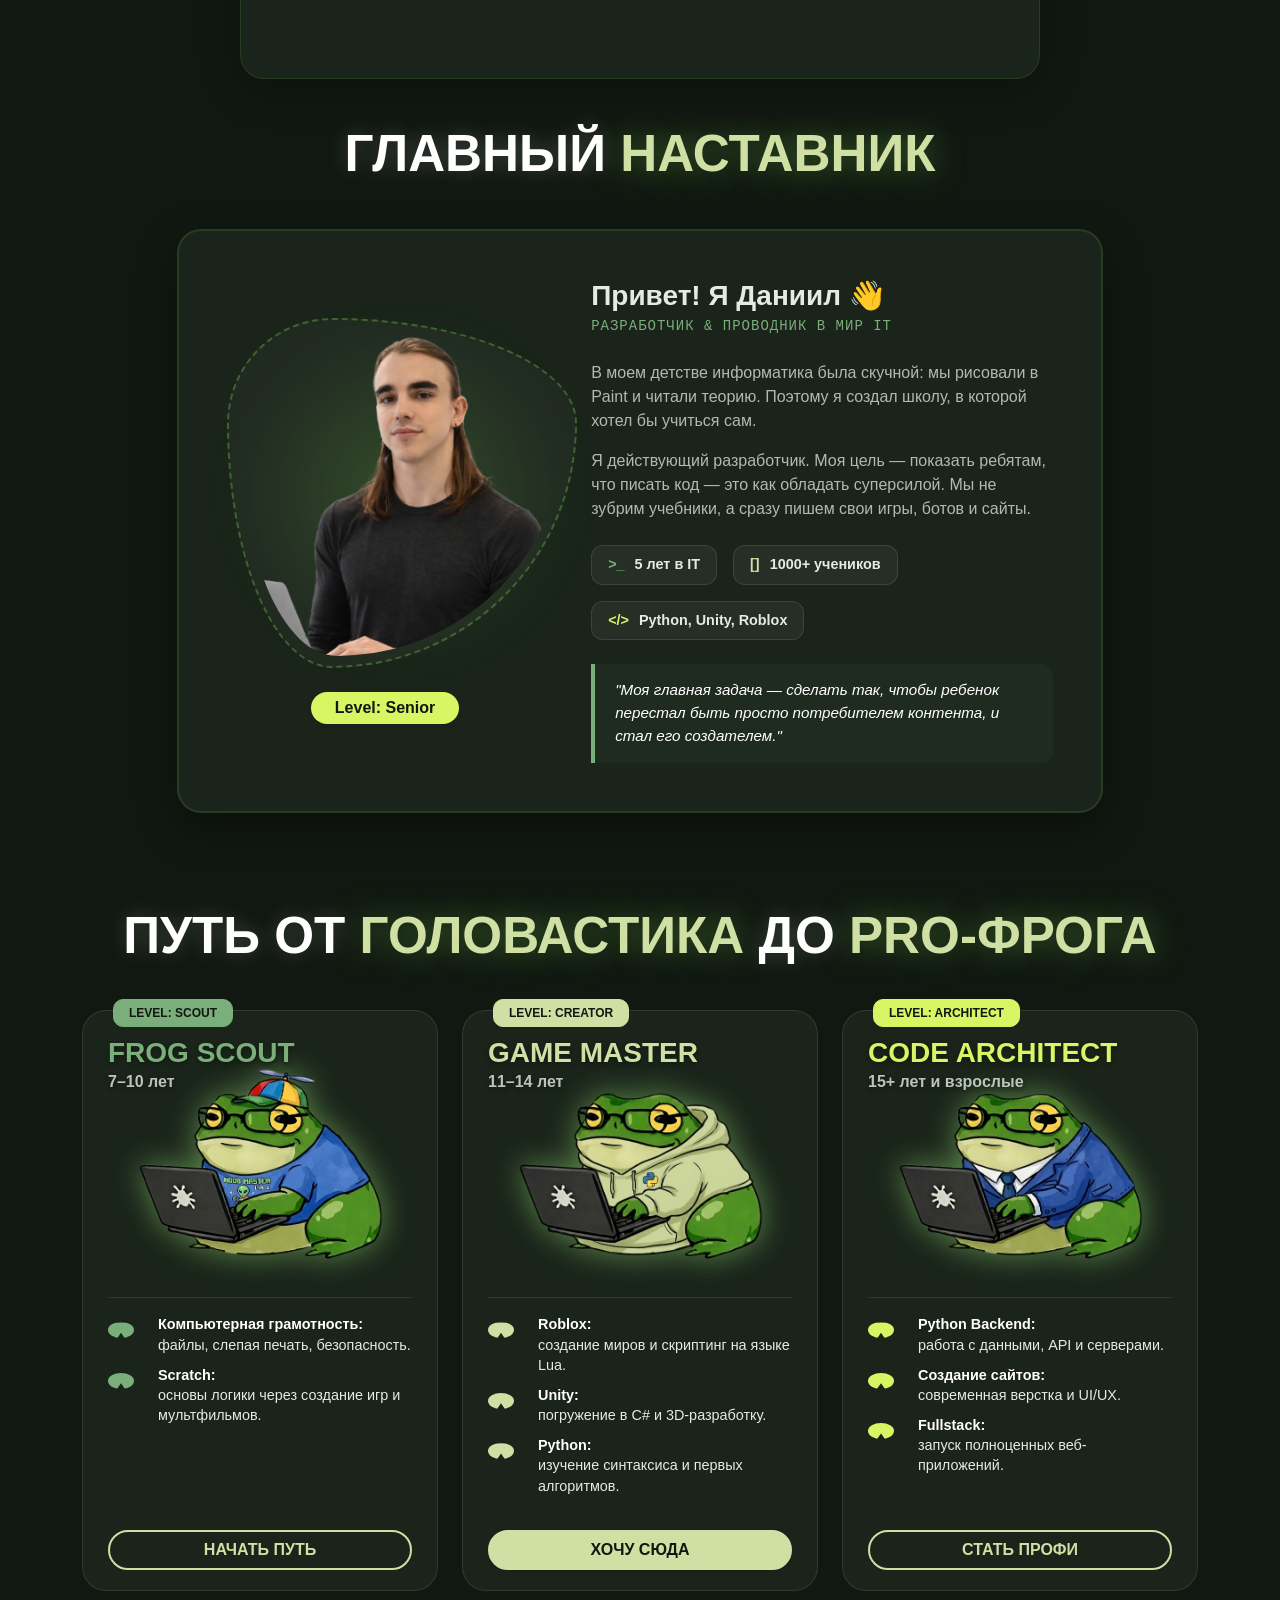
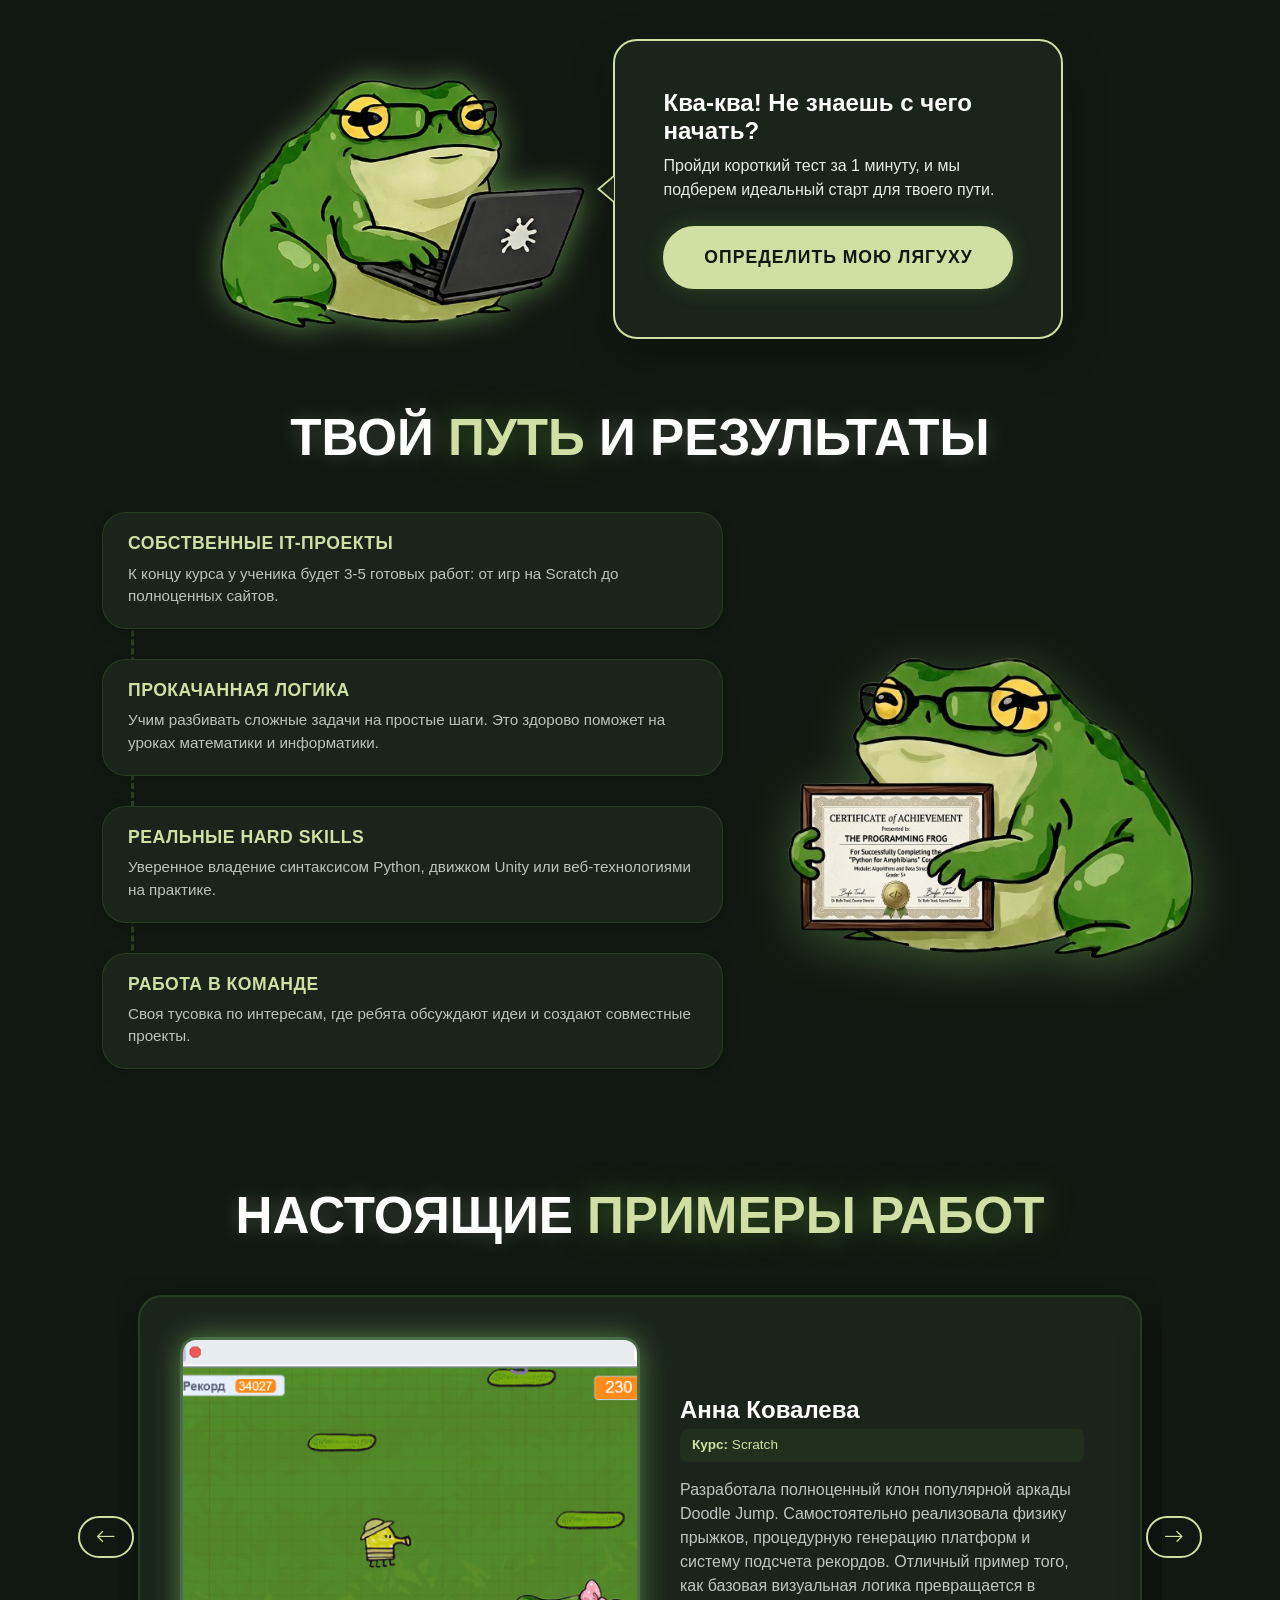
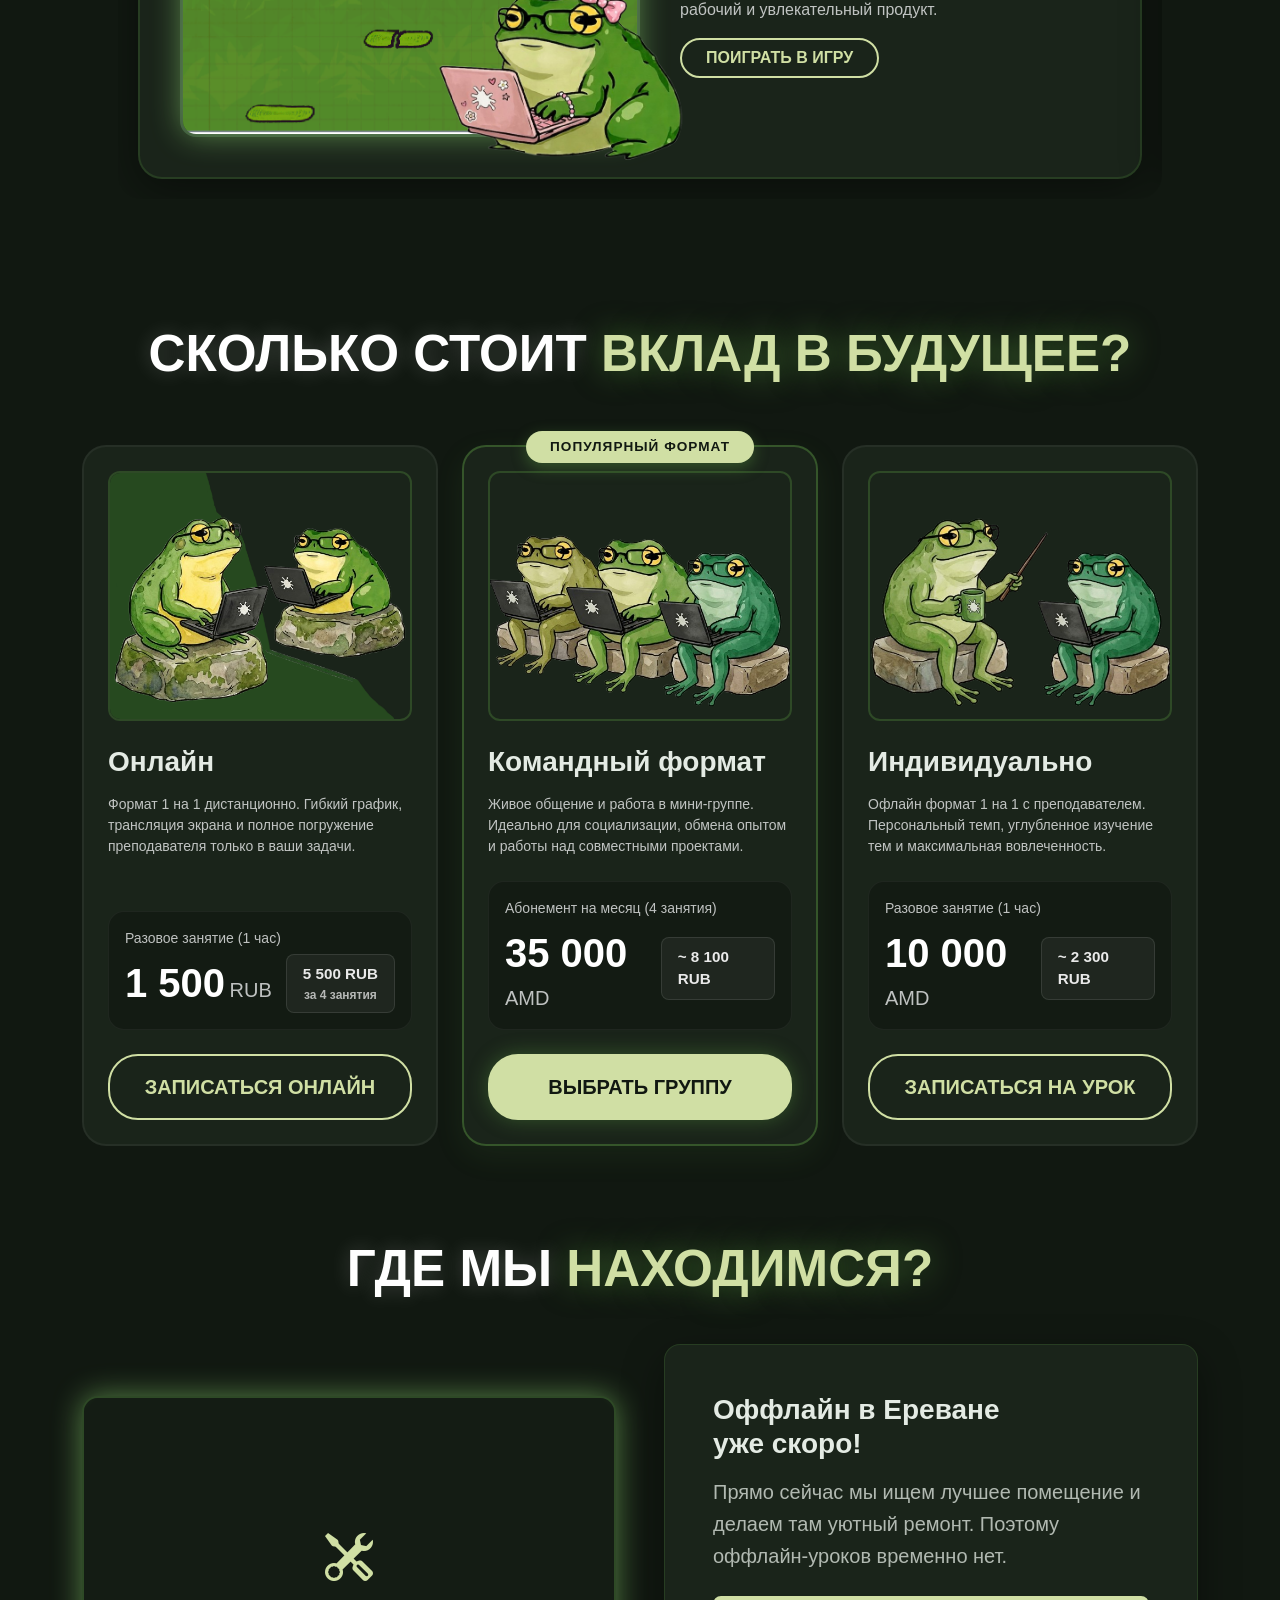
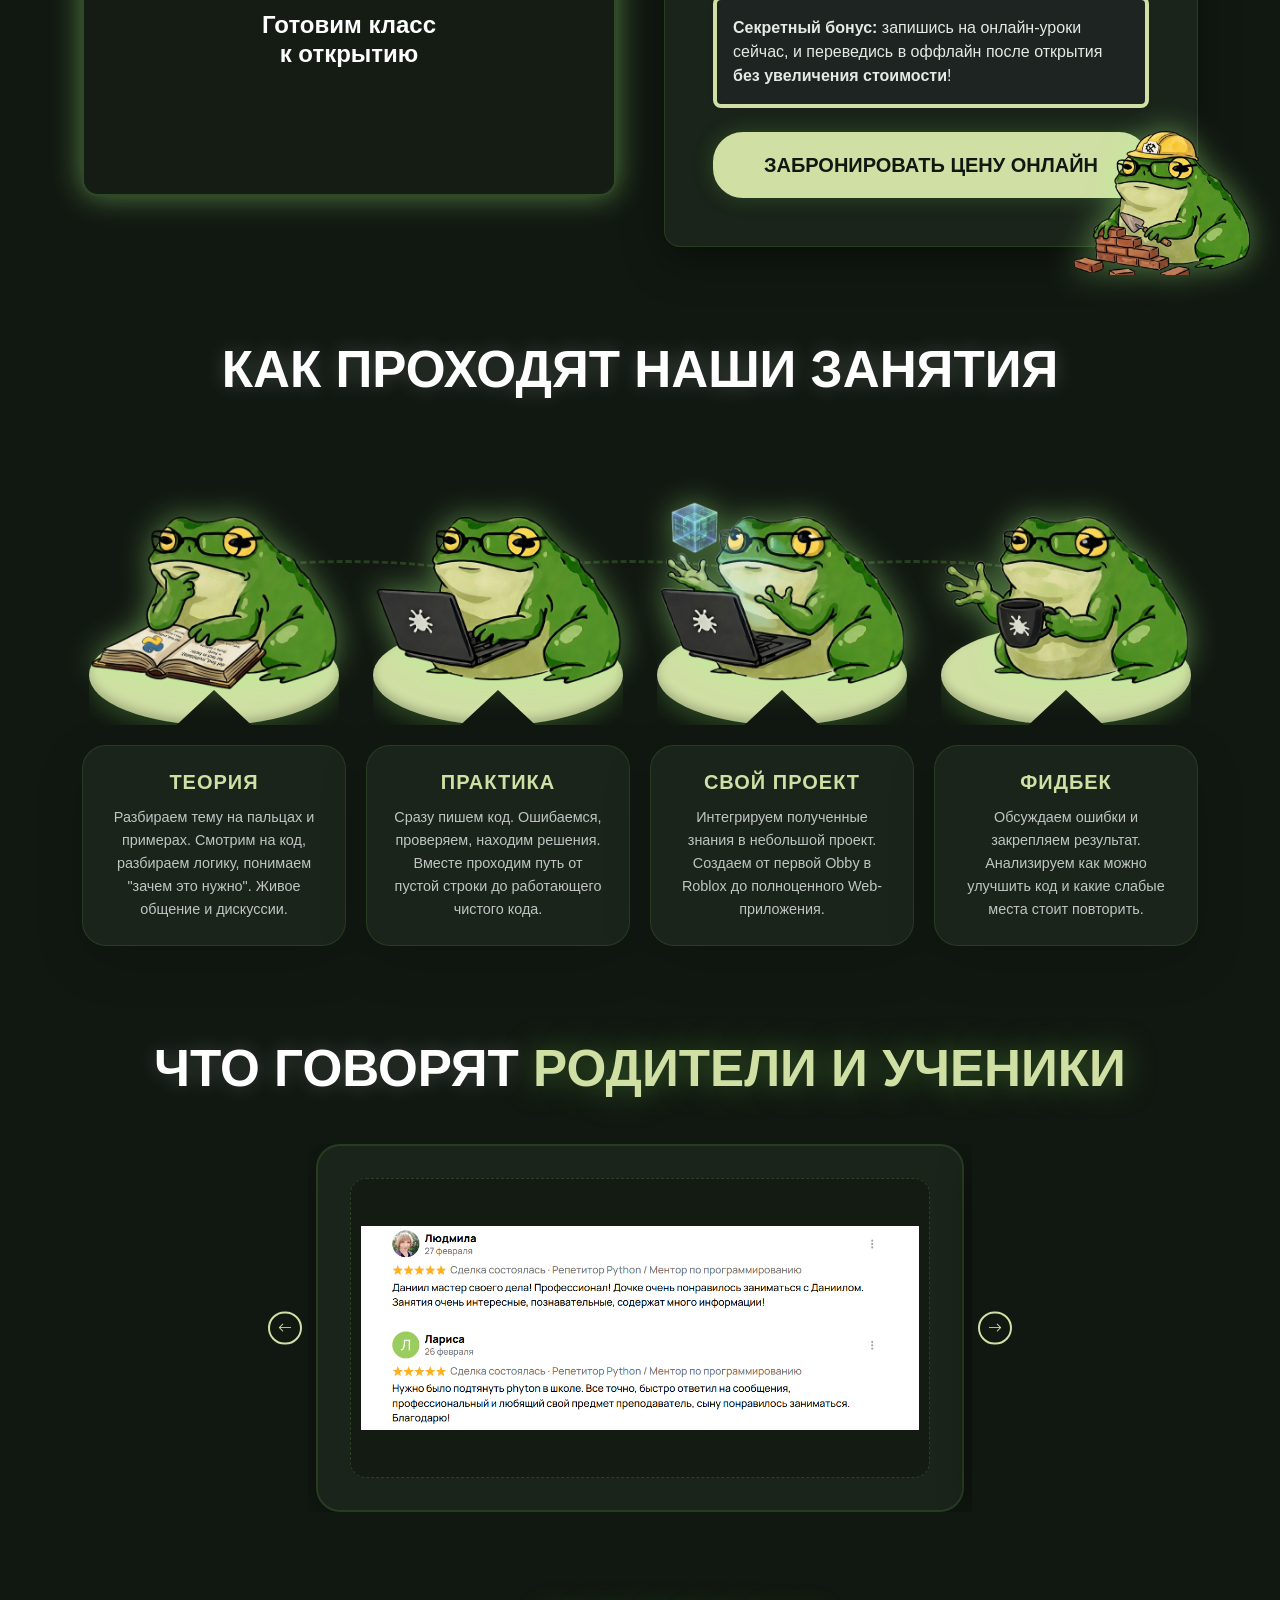
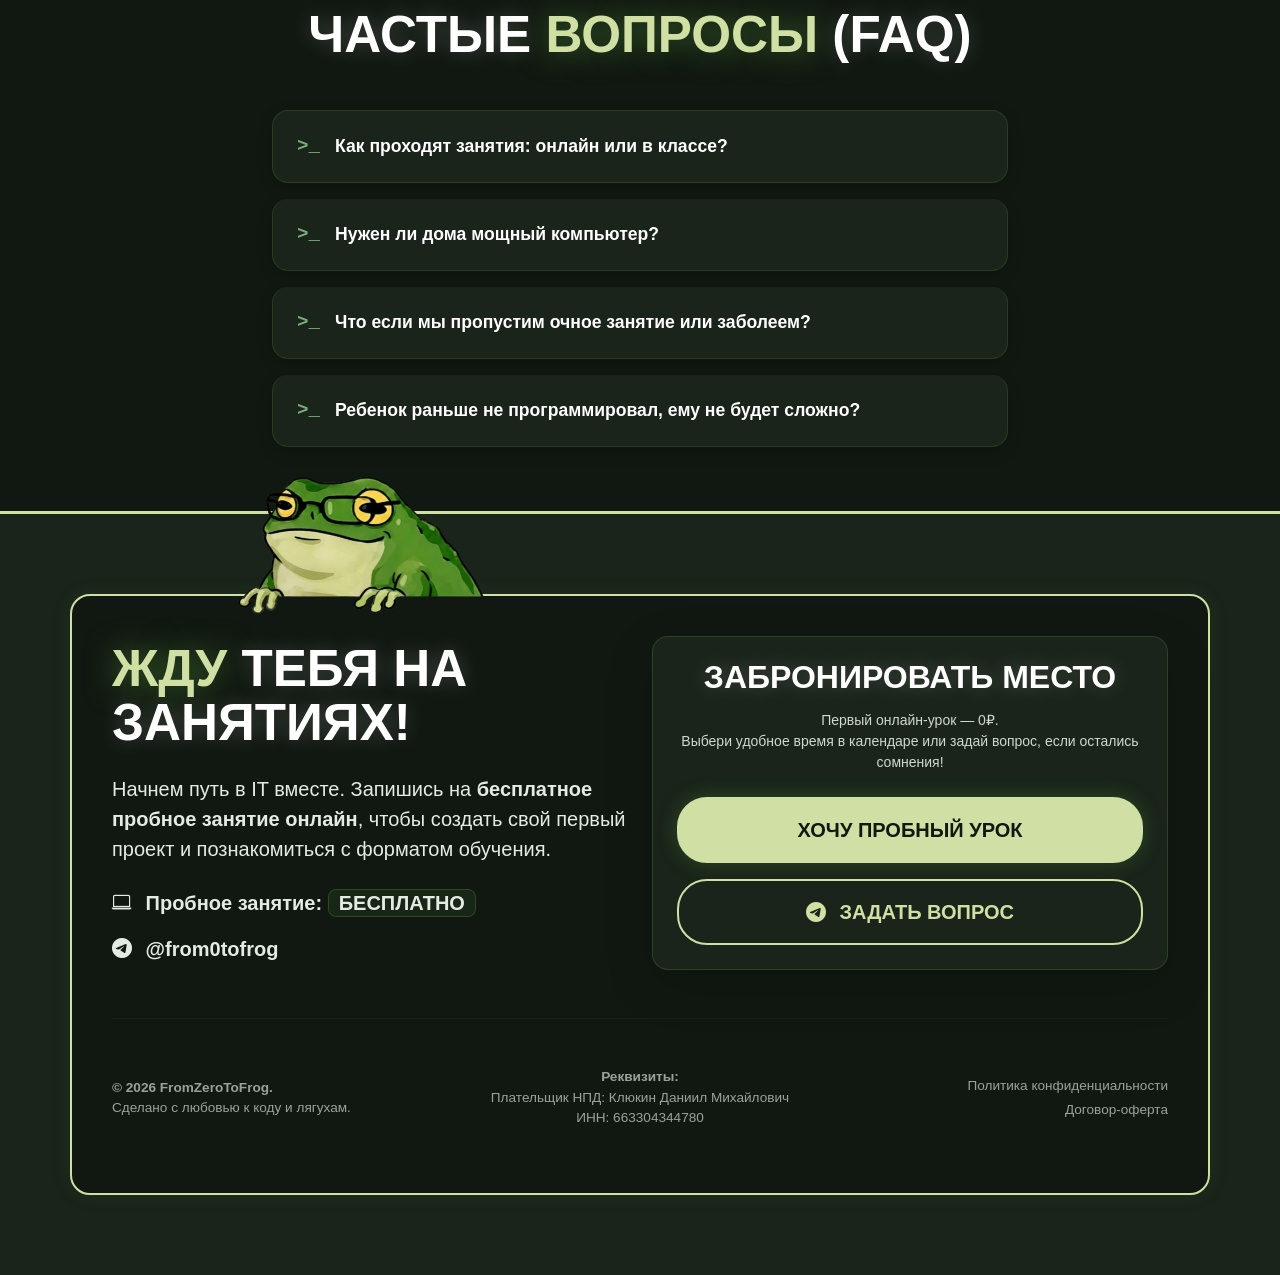
==== commit 4c45b6d6: "Legal documents updated" ====
--- a/index.html
+++ b/index.html
@@ -171,7 +171,7 @@
         </div>
     </section>
 
-    
+
     <section id="about" class="container mb-5">
         <h2 class="text-center hero-title mb-5">Главный <span class="highlight">наставник</span></h2>
 
@@ -403,59 +403,53 @@
         </div>
     </div>
 
-    <section id="results-compact" class="container py-4 my-2">
-        <!-- Заголовок по центру, как в других секциях -->
-        <h2 class="text-center hero-title mb-4">Твой <span class="highlight">результат</span> после курса</h2>
+    <section id="results-path" class="container py-4 my-2">
+        <h2 class="text-center hero-title mb-5">Твой <span class="highlight">путь</span> и результаты</h2>
 
         <div class="row align-items-center justify-content-center g-4">
-
-            <!-- Левая колонка: Список результатов -->
-            <div class="col-lg-6 col-md-7">
-                <div class="results-grid">
-
-                    <div class="res-mini-card">
-                        <div class="res-icon">🚀</div>
-                        <div class="res-content">
-                            <h6>Готовое портфолио</h6>
-                            <p>3-5 крутых проектов в твоем багаже.</p>
-                        </div>
-                    </div>
-
-                    <div class="res-mini-card">
-                        <div class="res-icon">🧠</div>
-                        <div class="res-content">
-                            <h6>Алгоритмическое мышление</h6>
-                            <p>Решаешь задачи как настоящий инженер.</p>
-                        </div>
-                    </div>
-
-                    <div class="res-mini-card">
-                        <div class="res-icon">🛠️</div>
-                        <div class="res-content">
-                            <h6>Hard Skills</h6>
-                            <p>Уверенная база в Python, Unity или создании сайтов.</p>
-                        </div>
-                    </div>
-
-                    <div class="res-mini-card">
-                        <div class="res-icon">🐸</div>
-                        <div class="res-content">
-                            <h6>IT-комьюнити</h6>
-                            <p>Своя тусовка и поддержка наставника.</p>
-                        </div>
-                    </div>
-
-                </div>
-            </div>
-
-            <!-- Правая колонка: Лягуха (сделал чуть меньше, чтобы не распирало экран) -->
-            <div class="col-lg-4 col-md-5 text-center">
+            <!-- Левая колонка: Путь -->
+            <div class="col-lg-7 col-md-8">
+                <div class="lilypad-timeline">
+
+                    <div class="lilypad-step">
+                        <div class="step-text">
+                            <h6>Собственные IT-проекты</h6>
+                            <p>К концу курса у ученика будет 3-5 готовых работ: от игр на Scratch до полноценных сайтов.
+                            </p>
+                        </div>
+                    </div>
+
+                    <div class="lilypad-step">
+                        <div class="step-text">
+                            <h6>Прокачанная логика</h6>
+                            <p>Учим разбивать сложные задачи на простые шаги. Это здорово поможет на уроках математики и
+                                информатики.</p>
+                        </div>
+                    </div>
+
+                    <div class="lilypad-step">
+                        <div class="step-text">
+                            <h6>Реальные Hard Skills</h6>
+                            <p>Уверенное владение синтаксисом Python, движком Unity или веб-технологиями на практике.
+                            </p>
+                        </div>
+                    </div>
+
+                    <div class="lilypad-step">
+                        <div class="step-text">
+                            <h6>Работа в команде</h6>
+                            <p>Своя тусовка по интересам, где ребята обсуждают идеи и создают совместные проекты.</p>
+                        </div>
+                    </div>
+                </div>
+            </div>
+
+
+            <div class="col-lg-5 col-md-4 text-center">
                 <div class="res-frog-wrapper">
-                    <img src="static/Sertificate.png" alt="Result Frog" class="img-fluid floating-frog-mini img-shadow">
-                    <div class="lilypad-glow"></div>
-                </div>
-            </div>
-
+                    <img src="/static/Sertificate.png" alt="Frog Finish" class="img-fluid floating-frog-mini">
+                </div>
+            </div>
         </div>
     </section>
 
--- a/style.css
+++ b/style.css
@@ -1259,94 +1259,132 @@
     50% { transform: translateY(-10px); }
 }
 
-/* Компактная секция результатов */
-#results-compact {
+/* --- Секция "Твой путь и результаты" (#results-path) --- */
+.lilypad-timeline {
+    position: relative;
+    padding-left: 20px;
+}
+
+/* Вертикальная пунктирная линия, как в workflow */
+.lilypad-timeline::before {
+    content: '';
+    position: absolute;
+    top: 20px;
+    bottom: 20px;
+    /* Центрируем по иконке: 20px padding + 30px (половина иконки) - 1.5px (половина толщины линии) */
+    left: 48.5px; 
+    width: 0;
+    border-left: 3px dashed rgba(var(--accent-primary-rgb), 0.3);
+    z-index: 0;
+}
+
+.lilypad-step {
+    display: flex;
+    align-items: flex-start;
+    gap: 25px;
+    margin-bottom: 30px;
     position: relative;
     z-index: 1;
 }
 
-.results-grid {
-    display: flex;
-    flex-direction: column;
-    gap: 12px; /* Плотное расположение */
-}
-
-.res-mini-card {
+.lilypad-step:last-child {
+    margin-bottom: 0;
+}
+
+/* Оформление круглой иконки */
+.lilypad-icon {
+    width: 60px;
+    height: 60px;
+    background-color: var(--bg-card);
+    border: 2px solid var(--accent-primary);
+    border-radius: 50%;
     display: flex;
     align-items: center;
-    background: var(--bg-card);
-    border: 1px solid rgba(var(--accent-primary-rgb), 0.15);
-    border-radius: 18px;
-    padding: 12px 20px;
-    transition: all 0.3s ease;
-}
-
-.res-mini-card:hover {
-    border-color: var(--accent-primary);
-    transform: translateX(8px);
-    background: rgba(var(--accent-primary-rgb), 0.05);
-}
-
-.res-icon {
-    font-size: 1.5rem;
-    margin-right: 15px;
-    filter: drop-shadow(0 0 5px rgba(var(--accent-primary-rgb), 0.3));
-}
-
-.res-content h6 {
+    justify-content: center;
+    flex-shrink: 0;
+    box-shadow: 0 0 15px rgba(var(--accent-primary-rgb), 0.2);
+    z-index: 2;
+    transition: all 0.4s cubic-bezier(0.175, 0.885, 0.32, 1.275);
+    padding: 12px;
+}
+
+/* Текстовая карточка в стиле .course-text из workflow */
+.step-text {
+    background-color: var(--bg-card);
+    border: 1px solid rgba(var(--accent-primary-rgb), 0.2);
+    border-radius: 24px;
+    padding: 20px 25px;
+    flex-grow: 1;
+    transition: all 0.4s cubic-bezier(0.175, 0.885, 0.32, 1.275);
+    box-shadow: 0 5px 15px rgba(0, 0, 0, 0.2);
+}
+
+.step-text h6 {
     color: var(--accent-primary);
     font-weight: 800;
-    margin-bottom: 2px;
-    font-size: 1rem;
+    font-size: 1.1rem;
     text-transform: uppercase;
-}
-
-.res-content p {
+    letter-spacing: 0.5px;
+    margin-bottom: 8px;
+    transition: text-shadow 0.3s ease;
+}
+
+.step-text p {
+    color: var(--text-main);
+    opacity: 0.8;
     margin-bottom: 0;
-    font-size: 0.85rem;
-    opacity: 0.8;
-    color: var(--text-main);
-}
-
-/* Анимация и размеры лягухи */
+    font-size: 0.95rem;
+    line-height: 1.5;
+}
+
+/* Ховер-эффекты: левитация и неоновое свечение */
+.lilypad-step:hover .step-text {
+    border-color: var(--accent-primary);
+    box-shadow: 0 10px 30px rgba(var(--accent-primary-rgb), 0.2);
+    transform: translateX(10px);
+}
+
+.lilypad-step:hover .step-text h6 {
+    text-shadow: 0 0 10px rgba(var(--accent-primary-rgb), 0.5);
+}
+
+.lilypad-step:hover .lilypad-icon {
+    transform: scale(1.15) rotate(10deg);
+    box-shadow: 0 0 25px rgba(var(--accent-primary-rgb), 0.5);
+    background-color: rgba(var(--accent-primary-rgb), 0.1);
+}
+
+/* Анимация для лягушки-выпускника справа */
 .res-frog-wrapper {
     position: relative;
-    display: inline-block;
+    z-index: 2;
+    animation: floatFrogPath 4s ease-in-out infinite;
 }
 
 .floating-frog-mini {
-    max-height: 280px; /* Ограничил высоту для компактности */
-    animation: floatFrog 3s ease-in-out infinite;
-}
-
-.lilypad-glow-mini {
-    position: absolute;
-    bottom: -10px;
-    left: 50%;
-    transform: translateX(-50%);
-    width: 70%;
-    height: 40px;
-    background: rgba(var(--accent-primary-rgb), 0.4);
-    filter: blur(15px);
-    z-index: -1;
-}
-
-@keyframes floatFrog {
+    max-width: 100%;
+    height: auto;
+    filter: drop-shadow(0px 10px 25px rgba(168, 255, 133, 0.25));
+}
+
+@keyframes floatFrogPath {
     0%, 100% { transform: translateY(0); }
-    50% { transform: translateY(-12px); }
-}
-
-/* Адаптив под мобилки */
+    50% { transform: translateY(-15px); }
+}
+
+/* Адаптив для мобильных устройств */
 @media (max-width: 768px) {
-    .res-mini-card {
-        padding: 10px 15px;
-    }
-    .floating-frog-mini {
-        max-height: 200px;
-        margin-top: 20px;
-    }
-    .res-mini-card:hover {
-        transform: scale(1.02);
+    .lilypad-timeline {
+        padding-left: 0;
+    }
+    .lilypad-timeline::before {
+        left: 28.5px; /* Корректировка линии без padding-left */
+    }
+    .lilypad-step {
+        gap: 15px;
+    }
+    .step-text {
+        padding: 15px;
     }
 }
 
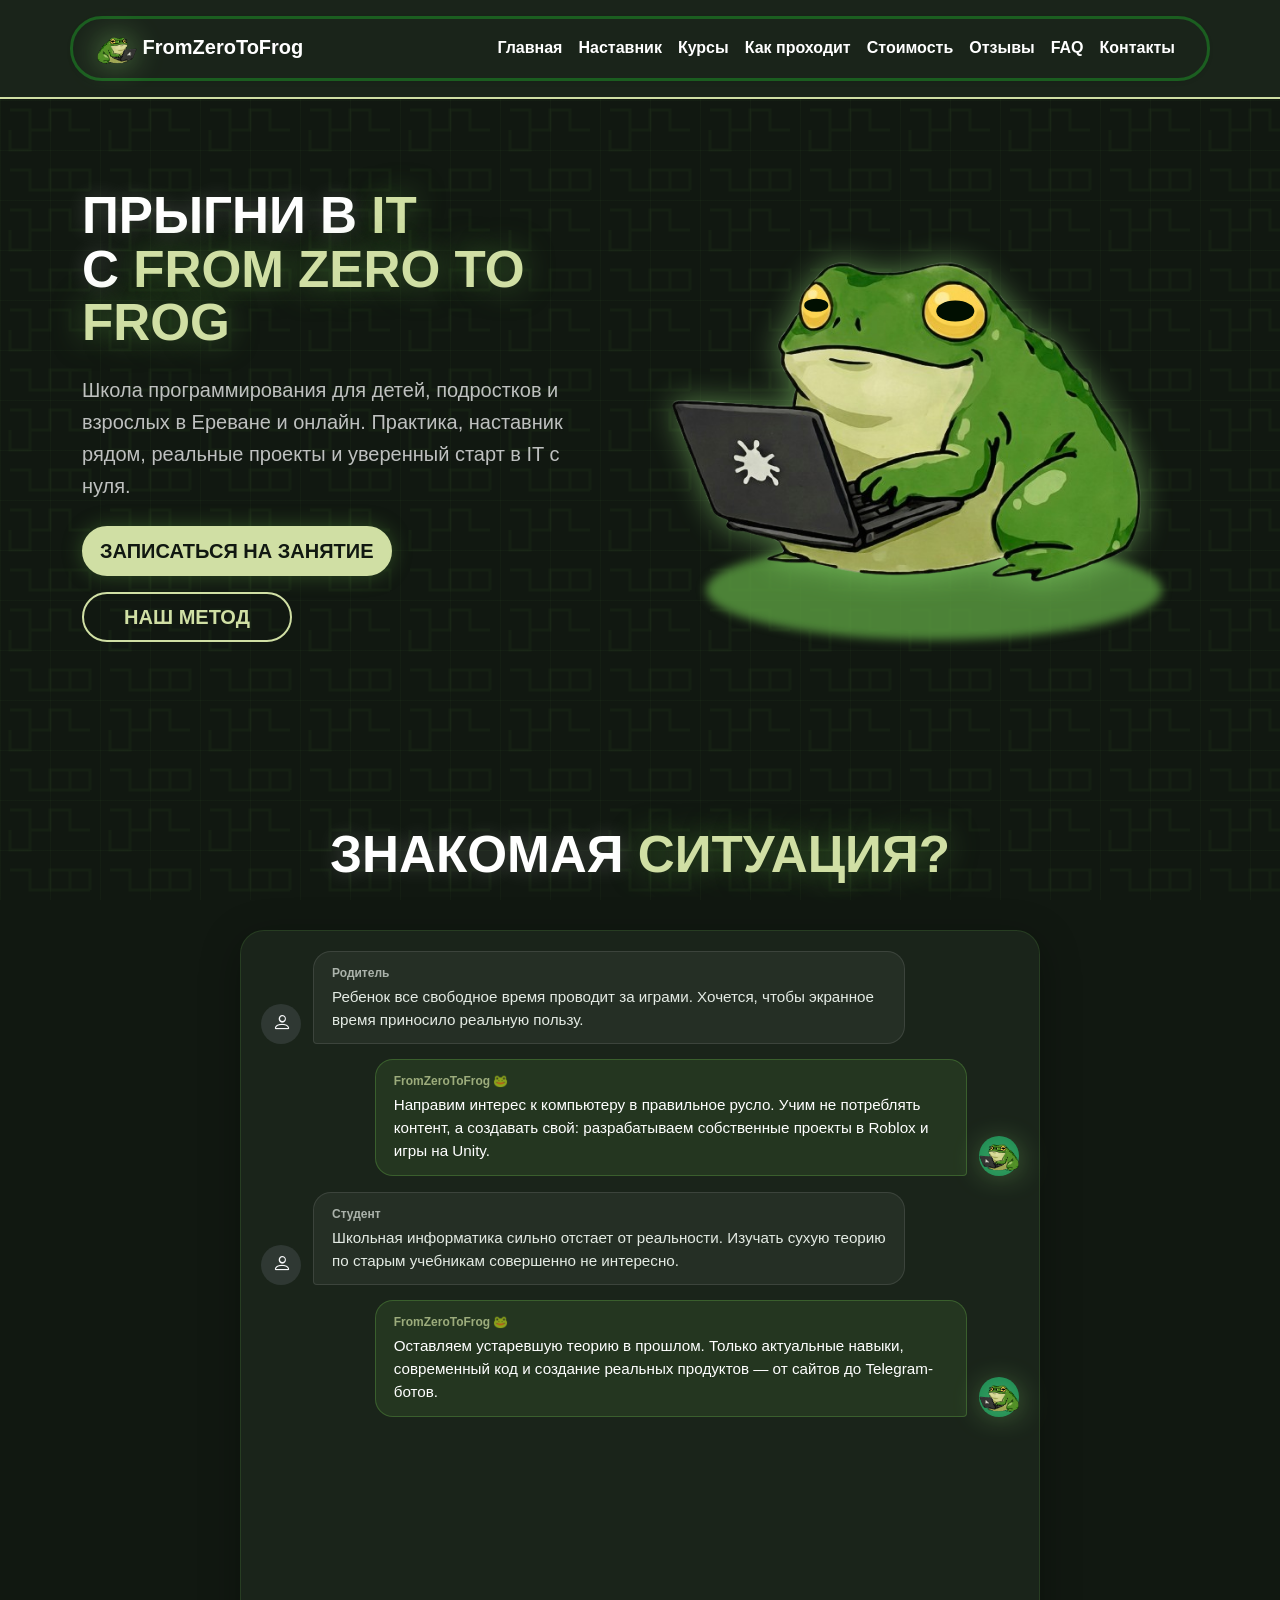
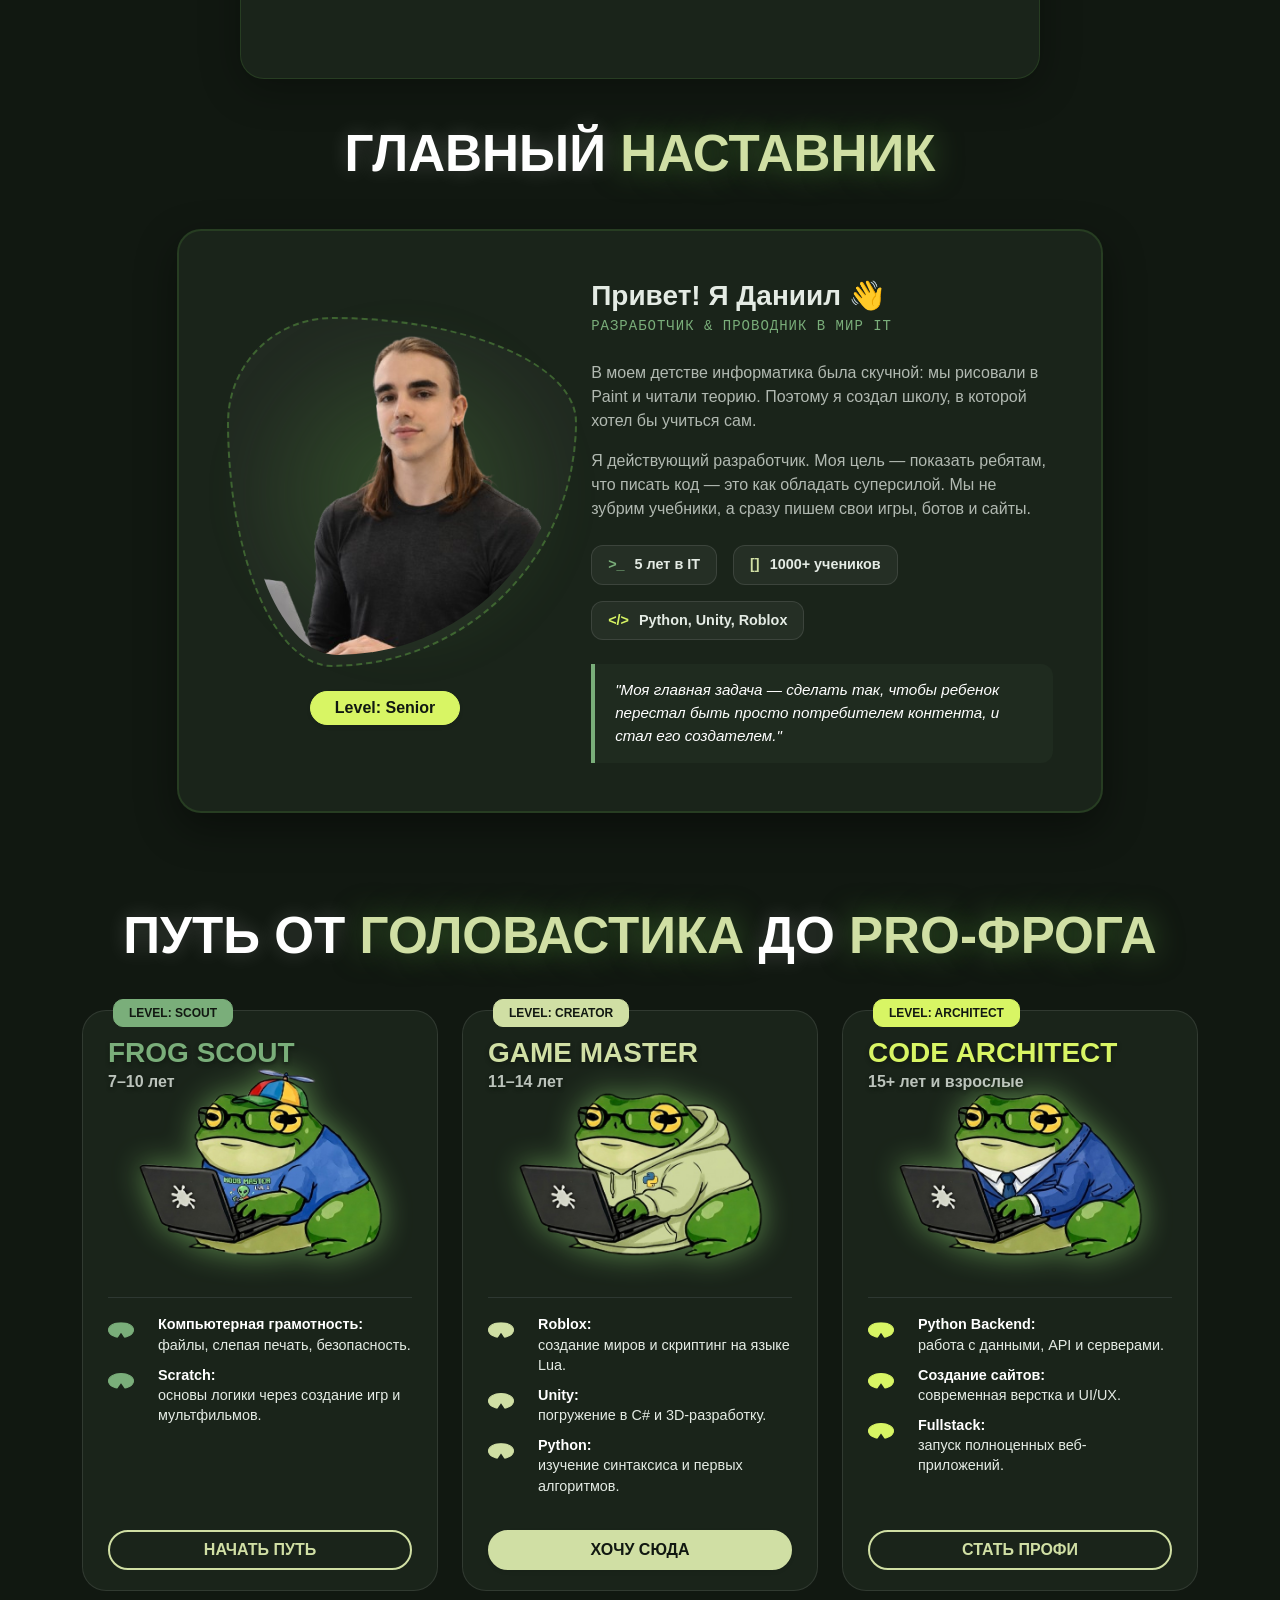
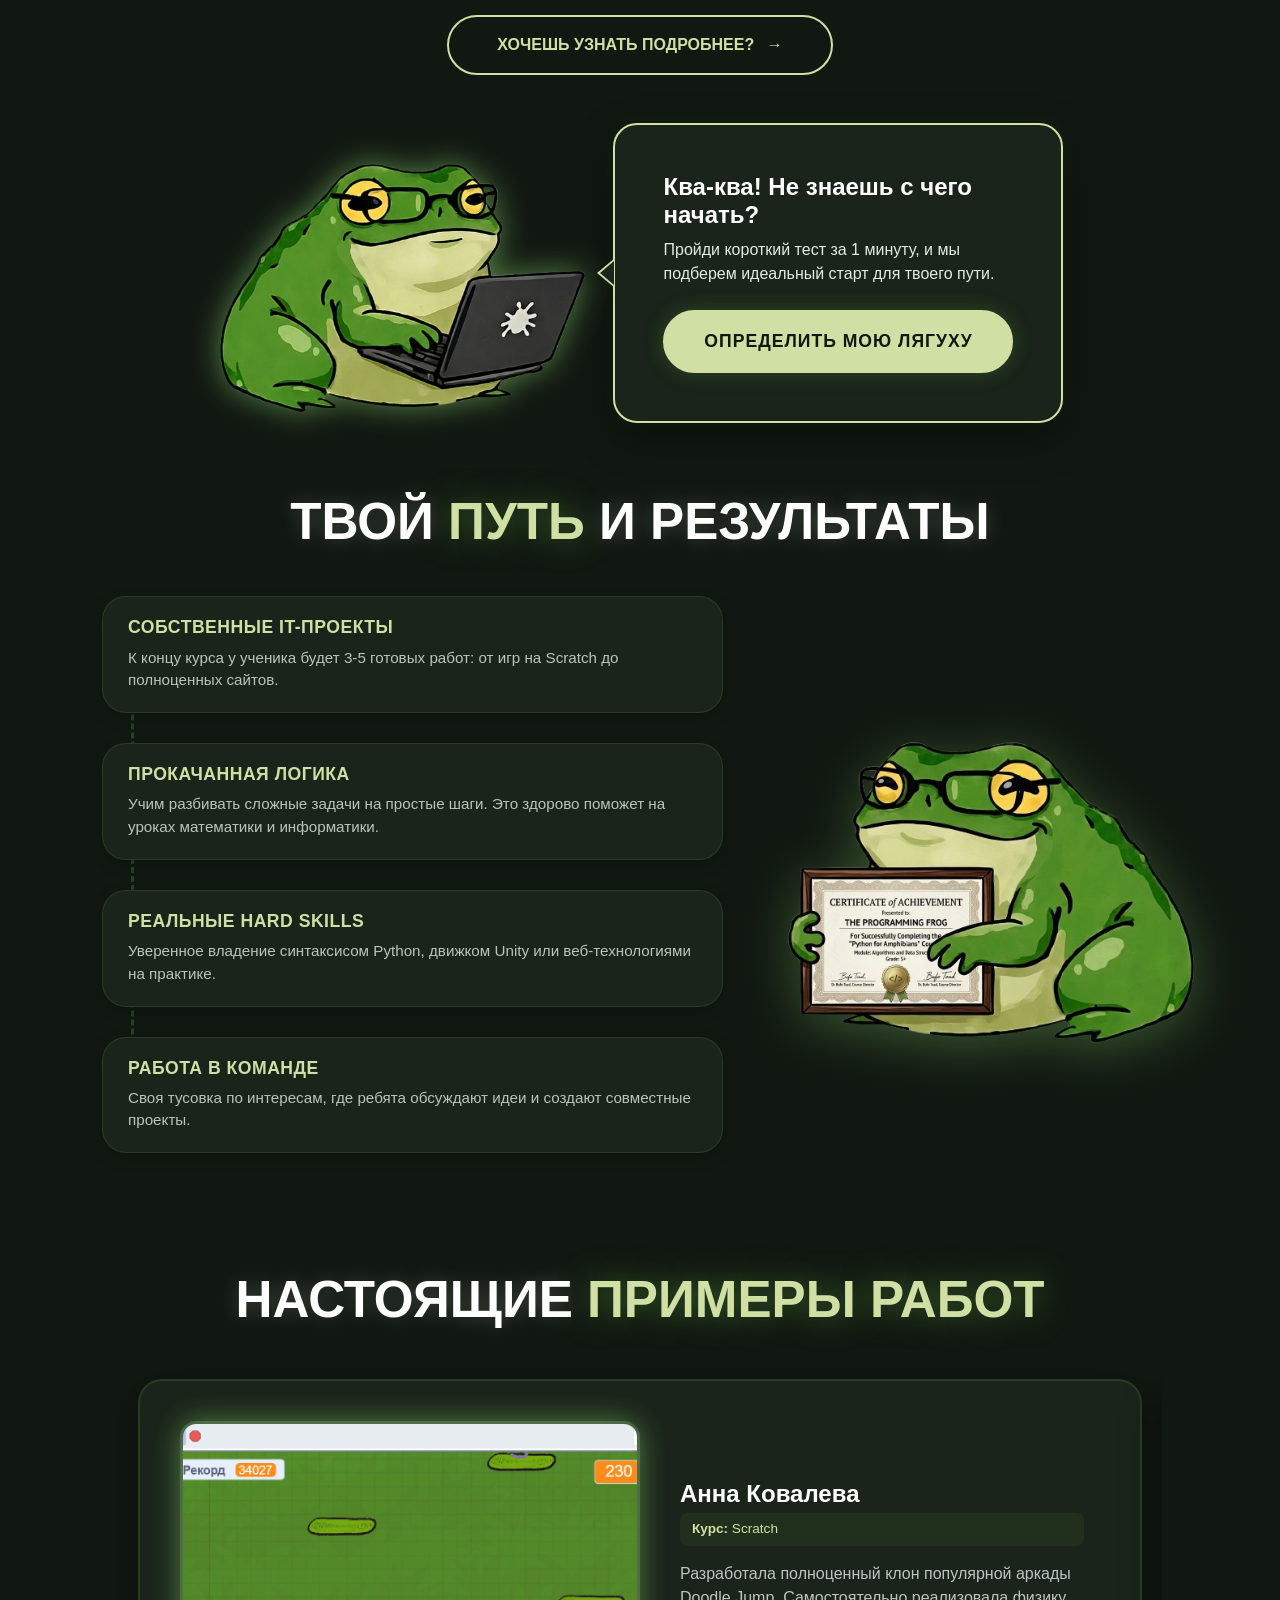
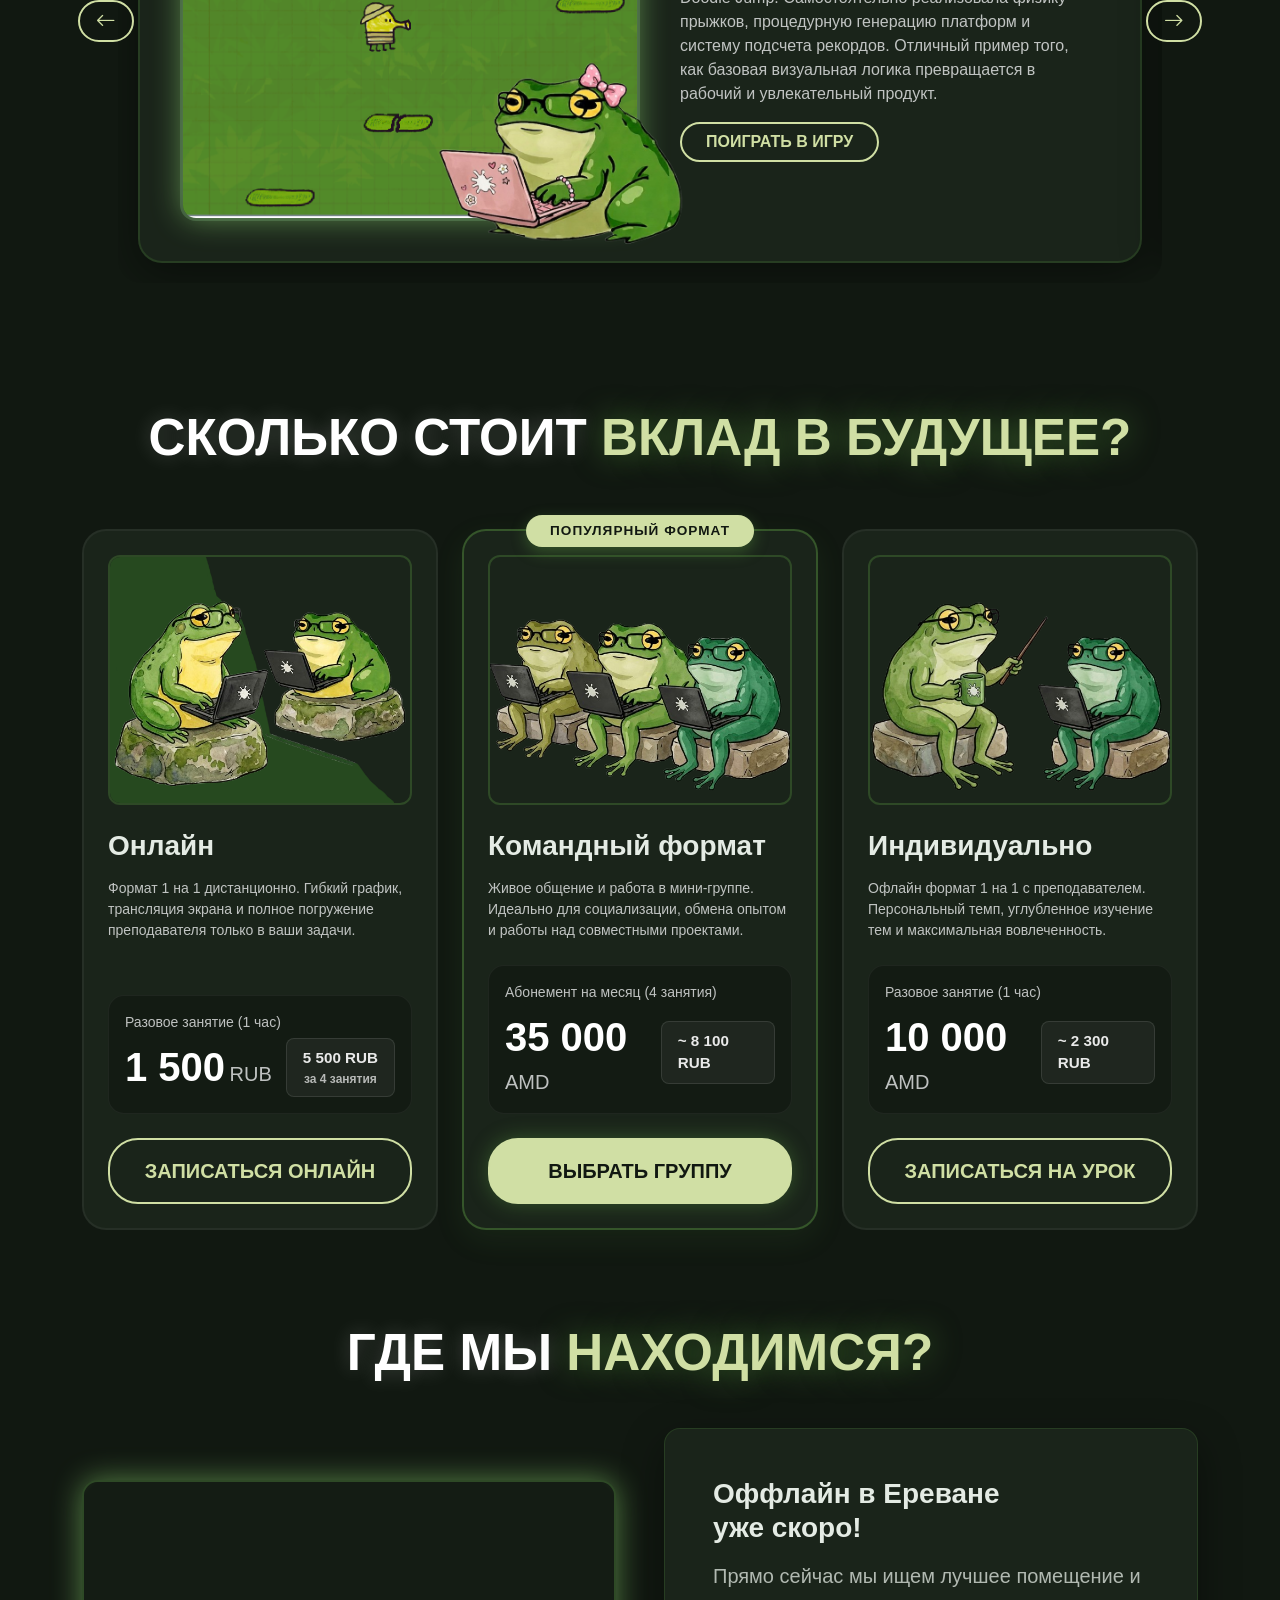
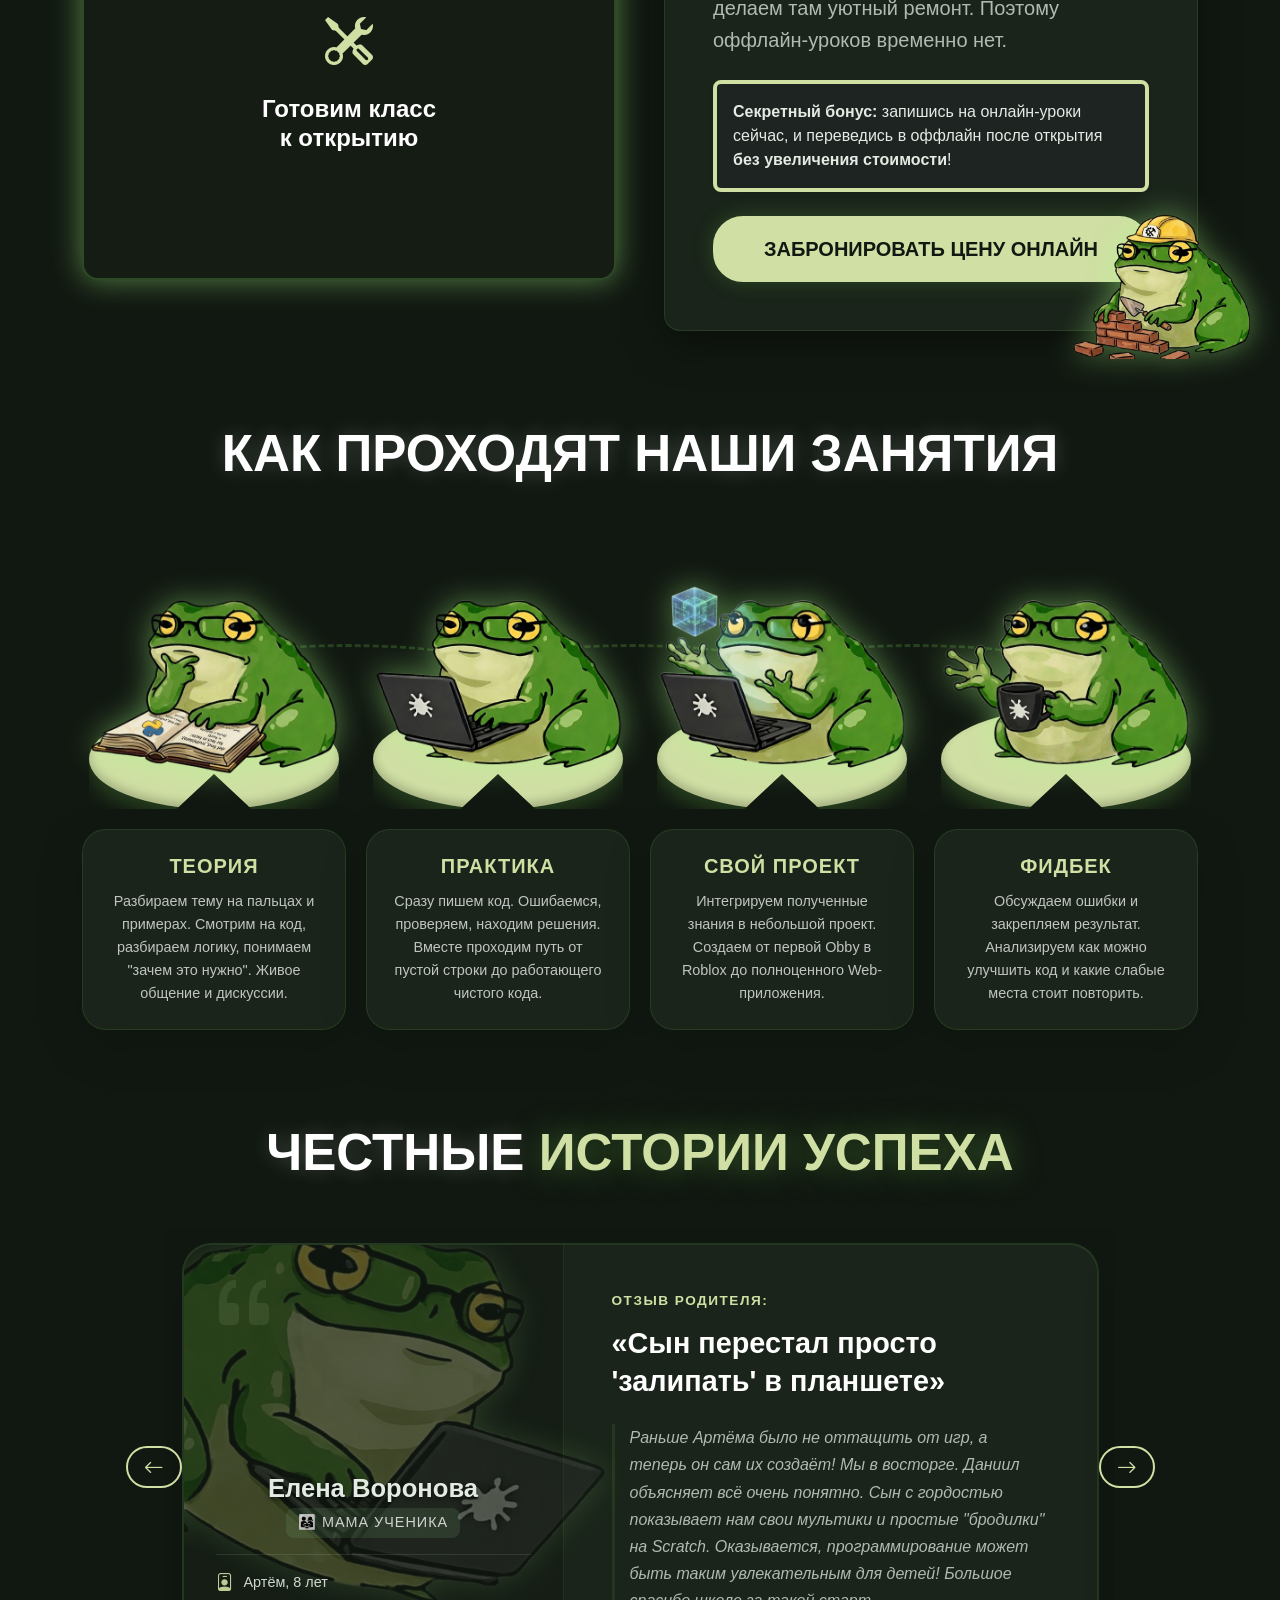
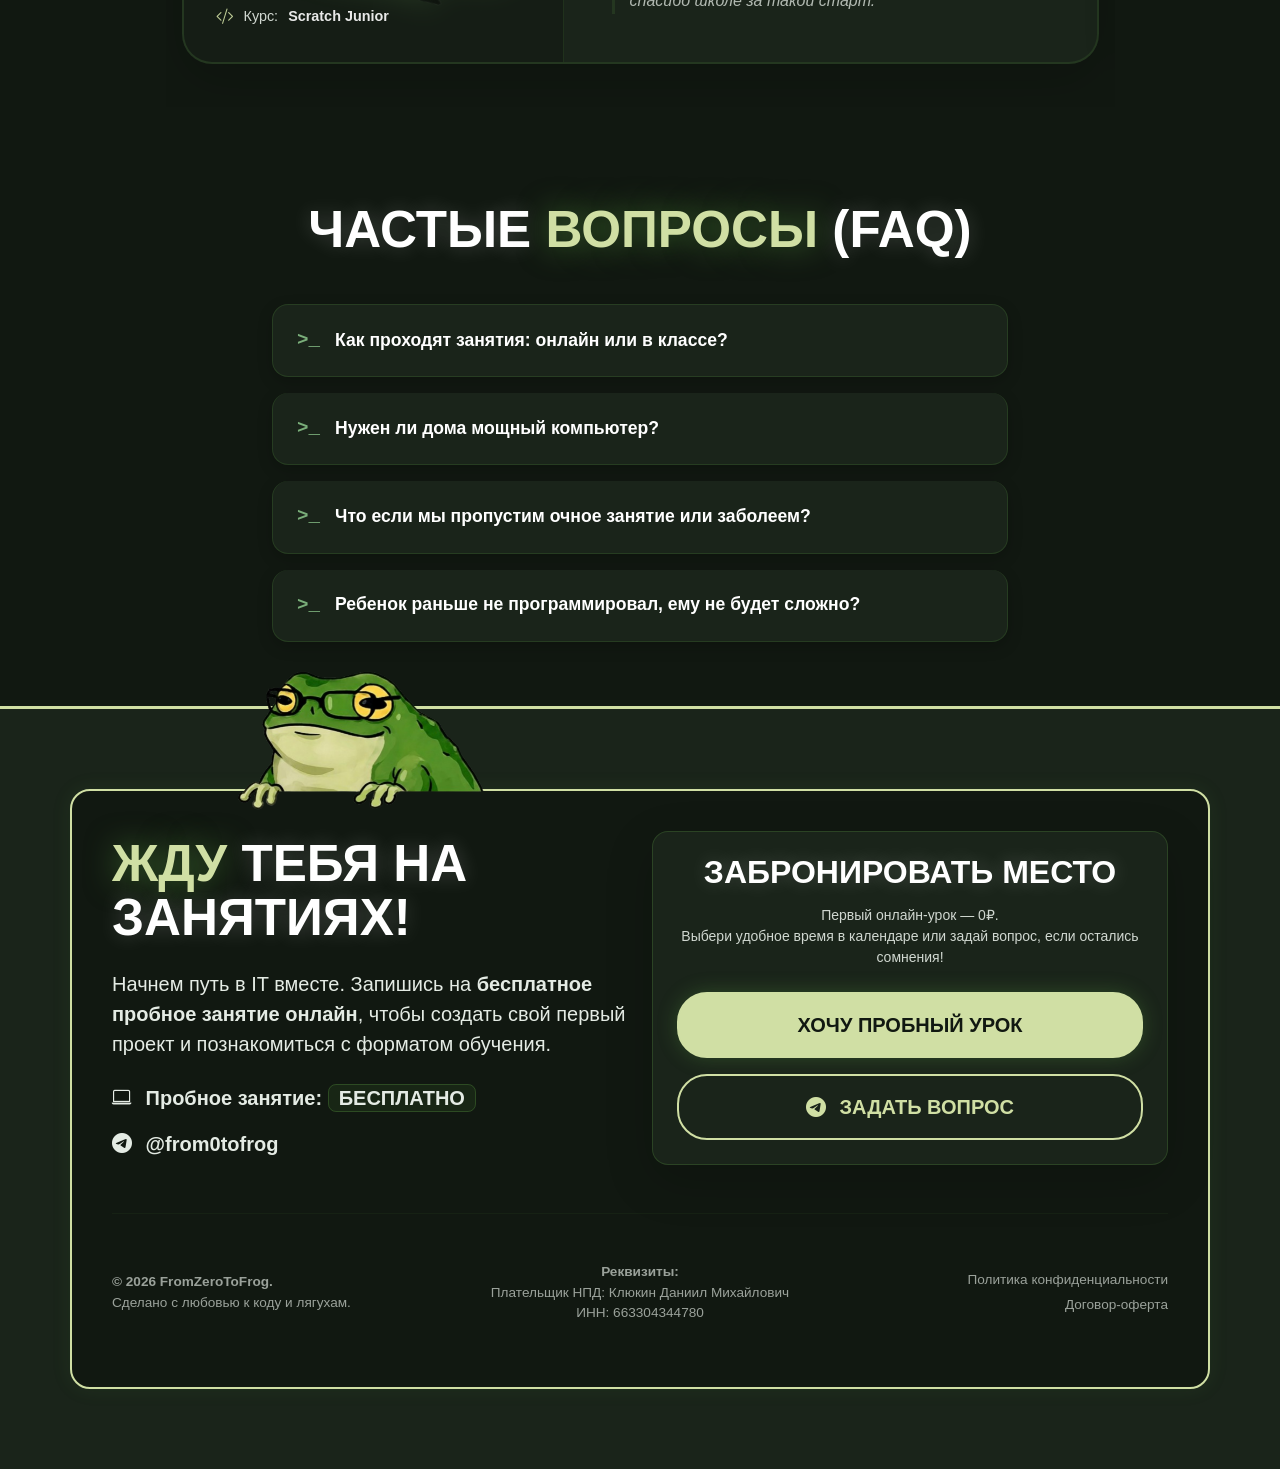
==== commit d36ec884: "Courses webpage" ====
--- a/index.html
+++ b/index.html
@@ -331,6 +331,16 @@
                 </div>
             </div>
         </div>
+        <div class="text-center mt-4 mb-2" data-aos="fade-up" data-aos-delay="300">
+            <div class="d-inline-block position-relative">
+                <a href="courses.html" class="btn btn-outline-frog px-5 py-3 learn-more-btn">
+                    Хочешь узнать подробнее?
+                    <span class="ms-2">→</span>
+                </a>
+                <!-- Декоративный элемент (необязательно, для стиля) -->
+               
+            </div>
+        </div>
 
         <div
             class="d-flex justify-content-center align-items-center mt-5 position-relative flex-wrap mascot-container gap-4">
@@ -543,9 +553,39 @@
                                 </div>
                             </div>
                         </div>
-
-                    </div>
-                </div>
+                        <!-- Слайд 4: Backend -->
+                        <div class="portfolio-slide">
+                            <div class="portfolio-card d-flex flex-column flex-lg-row align-items-center gap-4">
+
+                                <div class="project-image-wrapper position-relative flex-shrink-0">
+                                    <div class="project-img border-dashed img-shadow">
+                                        <img src="static/Project4.png" alt="Backend API Project">
+                                    </div>
+                                    <div class="student-frog-art position-absolute student-frog-art-one">
+                                        <img src="static/Student4.png" alt="Student 4">
+                                    </div>
+                                </div>
+
+                                <div class="portfolio-details text-start flex-grow-1 p-3">
+                                    <h4 class="student-full-name mb-1 highlight">Максим Денисов, 17 лет</h4>
+                                    <p class="course-badge mb-3"><strong>Курс:</strong> Backend Разработка </p>
+                                    <p class="project-desc fs-6 text-light opacity-75">
+                                        Спроектировал и разработал полноценный REST API сервис для агрегации и
+                                        мониторинга ставок финансирования (funding rates) с криптовалютных бирж.
+                                        Реализовал сбор данных, настройку маршрутизации и грамотную выдачу информации в
+                                        формате JSON. Отличная демонстрация навыков работы с внешними API, серверной
+                                        архитектурой и бэкенд-логикой.
+                                    </p>
+                                    <a href="https://github.com/Redocer-kl/FundingRateWebBackend" target="_blank"
+                                        class="btn btn-outline-frog px-4 mt-2">Посмотреть код (GitHub)</a>
+                                </div>
+                            </div>
+                        </div>
+
+                    </div>
+                </div>
+
+
 
 
                 <button
@@ -768,26 +808,122 @@
     </section>
 
     <section id="reviews" class="container mt-5 pt-5 mb-5 text-center">
-        <h2 class="hero-title mb-5">Что говорят <span class="highlight">родители и ученики</span></h2>
+        <h2 class="hero-title mb-5">Честные <span class="highlight">истории успеха</span></h2>
 
         <div class="row justify-content-center">
-            <div class="col-lg-10 col-xl-8 review-slider-wrapper position-relative px-0 px-md-5 overflow-hidden">
+            <div class="col-lg-12 col-xl-11 review-slider-wrapper position-relative px-0 px-md-5 overflow-hidden">
 
                 <div class="review-track-container">
                     <div class="review-track d-flex">
 
-                        <div class="review-slide flex-shrink-0 w-100 px-2">
-                            <div class="review-card">
-                                <div class="review-screenshot-wrapper">
-                                    <img src="static/Review1.png" alt="Отзыв" class="review-img">
-                                </div>
-                            </div>
-                        </div>
-
-                        <div class="review-slide flex-shrink-0 w-100 px-2">
-                            <div class="review-card">
-                                <div class="review-screenshot-wrapper">
-                                    <img src="static/Review2.png" alt="Отзыв" class="review-img">
+                        <div class="review-slide flex-shrink-0 w-100 px-3">
+                            <div class="new-review-card d-flex flex-column flex-lg-row align-items-stretch shadow-lg">
+
+                                <div class="review-author-block position-relative flex-shrink-0">
+                                    <div class="review-frog-decor">
+                                        <img src="static/Normal.png" alt="Frog Decor" class="img-shadow">
+                                    </div>
+                                    <div class="quote-icon-decor"><i class="bi bi-quote"></i></div>
+
+                                    <div class="author-info-v2 position-absolute">
+                                        <h4 class="author-name-v2 highlight mb-1">Елена Воронова</h4>
+                                        <p class="author-label-v2 mb-3">👨‍👩‍👧 Мама ученика</p>
+
+                                        <div class="student-meta-v2 text-start">
+                                            <div class="meta-item-v2"><i class="bi bi-person-badge"></i> Артём, 8 лет
+                                            </div>
+                                            <div class="meta-item-v2"><i class="bi bi-code-slash"></i> Курс:
+                                                <span>Scratch Junior</span></div>
+                                        </div>
+                                    </div>
+                                </div>
+
+                                <div
+                                    class="review-content-block text-start p-4 p-md-5 flex-grow-1 d-flex flex-column justify-content-center">
+                                    <h5 class="review-subtitle color-middle mb-3">Отзыв родителя:</h5>
+                                    <h3 class="review-title-text fw-bold mb-4" style="color: var(--text-heading);">«Сын
+                                        перестал просто 'залипать' в планшете»</h3>
+                                    <p class="review-text-v2 text-main opacity-75 fs-6 mb-0">
+                                        Раньше Артёма было не оттащить от игр, а теперь он сам их создаёт! Мы в
+                                        восторге. Даниил объясняет всё очень понятно. Сын с гордостью показывает нам
+                                        свои мультики и простые "бродилки" на Scratch. Оказывается, программирование
+                                        может быть таким увлекательным для детей! Большое спасибо школе за такой старт.
+                                    </p>
+                                </div>
+                            </div>
+                        </div>
+
+                        <div class="review-slide flex-shrink-0 w-100 px-3">
+                            <div
+                                class="new-review-card d-flex flex-column flex-lg-row align-items-stretch shadow-lg student-variant">
+
+                                <div class="review-author-block position-relative flex-shrink-0">
+                                    <div class="review-frog-decor">
+                                        <img src="static/Normal.png" alt="Frog Decor" class="img-shadow">
+                                    </div>
+                                    <div class="quote-icon-decor"><i class="bi bi-quote"></i></div>
+
+                                    <div class="author-info-v2 position-absolute">
+                                        <h4 class="author-name-v2 highlight mb-1">Кирилл К.</h4>
+                                        <p class="author-label-v2 mb-3">🧑‍💻 Ученик</p>
+
+                                        <div class="student-meta-v2 text-start">
+                                            <div class="meta-item-v2"><i class="bi bi-person-badge"></i> 13 лет</div>
+                                            <div class="meta-item-v2"><i class="bi bi-code-slash"></i> Курс:
+                                                <span>Roblox & Python</span></div>
+                                        </div>
+                                    </div>
+                                </div>
+
+                                <div
+                                    class="review-content-block text-start p-4 p-md-5 flex-grow-1 d-flex flex-column justify-content-center">
+                                    <h5 class="review-subtitle color-junior mb-3">Собственное мнение:</h5>
+                                    <h3 class="review-title-text fw-bold mb-4" style="color: var(--text-heading);">
+                                        «Сделал свою игру в Roblox и даже заработал Робуксы!»</h3>
+                                    <p class="review-text-v2 text-main opacity-75 fs-6 mb-0">
+                                        В школе информатика была скучной, а здесь мы сразу начали делать крутые штуки. Я
+                                        сначала сомневался, что смогу писать код на Lua, но наставник помог разобраться.
+                                        Мою Obby-игру прошли уже 500 человек! Сейчас начал учить Python, хочу делать
+                                        Telegram-ботов. Круто, когда хобби приносит реальный результат.
+                                    </p>
+                                </div>
+                            </div>
+                        </div>
+
+                        <div class="review-slide flex-shrink-0 w-100 px-3">
+                            <div class="new-review-card d-flex flex-column flex-lg-row align-items-stretch shadow-lg">
+
+                                <div class="review-author-block position-relative flex-shrink-0">
+                                    <div class="review-frog-decor">
+                                        <img src="static/Normal.png" alt="Frog Decor" class="img-shadow">
+                                    </div>
+                                    <div class="quote-icon-decor"><i class="bi bi-quote"></i></div>
+
+                                    <div class="author-info-v2 position-absolute">
+                                        <h4 class="author-name-v2 highlight mb-1">Михаил П.</h4>
+                                        <p class="author-label-v2 mb-3">👨‍👩‍👦 Папа ученика</p>
+
+                                        <div class="student-meta-v2 text-start">
+                                            <div class="meta-item-v2"><i class="bi bi-person-badge"></i> Никита, 16 лет
+                                            </div>
+                                            <div class="meta-item-v2"><i class="bi bi-code-slash"></i> Курс:
+                                                <span>GameDev Unity</span></div>
+                                        </div>
+                                    </div>
+                                </div>
+
+                                <div
+                                    class="review-content-block text-start p-4 p-md-5 flex-grow-1 d-flex flex-column justify-content-center">
+                                    <h5 class="review-subtitle color-middle mb-3">Отзыв родителя:</h5>
+                                    <h3 class="review-title-text fw-bold mb-4" style="color: var(--text-heading);">«Сын
+                                        определился с будущей профессией»</h3>
+                                    <p class="review-text-v2 text-main opacity-75 fs-6 mb-0">
+                                        У Никиты всегда была склонность к точным наукам, но он не знал, куда её
+                                        применить. В FromZeroToFrog он попал на курс Unity. Теперь он серьёзно увлёкся
+                                        C# и 3D-моделированием. Педагог помогает не только с кодом, но и рассказывает
+                                        про индустрию геймдева. Мы видим, как у сына горят глаза, и он уже планирует
+                                        поступать в IT-вуз. Это лучшая инвестиция в его будущее.
+                                    </p>
                                 </div>
                             </div>
                         </div>
@@ -796,16 +932,15 @@
                 </div>
 
                 <button
-                    class="btn btn-outline-frog btn-sm position-absolute start-0 top-50 translate-middle-y ms-n2 ms-md-2 review-prev-btn"
+                    class="btn btn-outline-frog fs-5 position-absolute start-0 top-50 translate-middle-y ms-2 px-3 py-1 review-prev-btn"
                     style="z-index: 10;">
                     <i class="bi bi-arrow-left"></i>
                 </button>
                 <button
-                    class="btn btn-outline-frog btn-sm position-absolute end-0 top-50 translate-middle-y me-n2 me-md-2 review-next-btn"
+                    class="btn btn-outline-frog fs-5 position-absolute end-0 top-50 translate-middle-y me-2 px-3 py-1 review-next-btn"
                     style="z-index: 10;">
                     <i class="bi bi-arrow-right"></i>
                 </button>
-
             </div>
         </div>
     </section>
--- a/style.css
+++ b/style.css
@@ -1372,13 +1372,429 @@
     50% { transform: translateY(-15px); }
 }
 
-/* Адаптив для мобильных устройств */
+/* ==========================================================================
+   Новая секция отзывов (стиль Портфолио)
+   ========================================================================== */
+
+/* Общая карточка отзыва */
+.new-review-card {
+    background: var(--bg-card);
+    border: 2px solid rgba(var(--accent-primary-rgb), 0.15);
+    border-radius: 30px;
+    overflow: hidden; /* Чтобы лягуха не вылезала за пределы скругления */
+    transition: all 0.4s ease;
+    min-height: 420px;
+    margin: 15px 0; /* Отступ для тени */
+}
+
+.new-review-card:hover {
+    border-color: var(--accent-primary);
+    box-shadow: 0 20px 50px rgba(var(--accent-primary-rgb), 0.25) !important;
+    transform: translateY(-5px);
+}
+
+/* Левый блок: Автор и Лягуха */
+.review-author-block {
+    width: 380px;
+    background-color: rgba(0, 0, 0, 0.2);
+    border-right: 1px solid rgba(var(--accent-primary-rgb), 0.15);
+    padding: 2rem;
+    display: flex;
+    flex-direction: column;
+    justify-content: flex-end; /* Текст внизу */
+    z-index: 1;
+}
+
+/* Декоративная лягушка в отзыве */
+.review-frog-decor {
+    position: absolute;
+    top: -50px;
+    right: -60px;
+    width: 320px;
+    height: auto;
+    opacity: 0.3; /* Делаем полупрозрачной для фона */
+    transform: rotate(20deg) scaleX(-1); /* Поворот и зеркальное отражение */
+    z-index: 0;
+    pointer-events: none;
+    transition: all 0.5s ease;
+}
+
+.new-review-card:hover .review-frog-decor {
+    opacity: 0.7;
+    transform: rotate(10deg) scaleX(-1) translate(-20px, 10px);
+}
+
+/* Иконка цитаты декоративная */
+.quote-icon-decor {
+    position: absolute;
+    top: 20px;
+    left: 20px;
+    font-size: 5rem;
+    color: var(--accent-primary);
+    opacity: 0.1;
+    z-index: 0;
+    line-height: 1;
+}
+
+/* Блок с информацией об авторе (позиционируется поверх лягушки) */
+.author-info-v2 {
+    bottom: 2rem;
+    left: 2rem;
+    right: 2rem;
+    z-index: 2;
+}
+
+.author-name-v2 {
+    font-weight: 900;
+    font-size: 1.6rem;
+    text-shadow: 0 2px 4px rgba(0,0,0,0.5);
+    margin: 0;
+}
+
+.author-label-v2 {
+    font-size: 0.9rem;
+    text-transform: uppercase;
+    letter-spacing: 1px;
+    color: var(--text-heading);
+    opacity: 0.8;
+    background: rgba(var(--accent-secondary-rgb), 0.2);
+    padding: 4px 12px;
+    border-radius: 8px;
+    display: inline-block;
+}
+
+/* Изменение цвета для варианта ученика */
+.student-variant .author-label-v2 {
+    background: rgba(var(--accent-primary-rgb), 0.15);
+    color: var(--accent-primary);
+}
+
+/* Мета-данные ученика (возраст, курс) */
+.student-meta-v2 {
+    display: flex;
+    flex-direction: column;
+    gap: 8px;
+    border-top: 1px solid rgba(255,255,255,0.1);
+    padding-top: 15px;
+}
+
+.meta-item-v2 {
+    font-size: 0.9rem;
+    color: var(--text-main);
+    opacity: 0.9;
+    display: flex;
+    align-items: center;
+    gap: 10px;
+}
+
+.meta-item-v2 i {
+    color: var(--accent-primary);
+    font-size: 1.1rem;
+}
+
+.meta-item-v2 span {
+    font-weight: 700;
+    color: var(--text-heading);
+}
+
+/* Правый блок: Текст отзыва */
+.review-content-block {
+    z-index: 1;
+    position: relative;
+}
+
+.review-subtitle {
+    font-size: 0.85rem;
+    text-transform: uppercase;
+    letter-spacing: 1.5px;
+    font-weight: 800;
+}
+
+.review-title-text {
+    font-size: clamp(1.4rem, 2.5vw, 1.8rem);
+    line-height: 1.3;
+}
+
+.review-text-v2 {
+    line-height: 1.7;
+    font-style: italic;
+    position: relative;
+    padding-left: 15px;
+    border-left: 3px solid rgba(var(--accent-primary-rgb), 0.2);
+}
+
+/* Линия по центру */
+.frog-timeline::before {
+    content: '';
+    position: absolute;
+    top: 0;
+    bottom: 0;
+    left: 50%;
+    width: 4px;
+    background: rgba(var(--accent-primary-rgb), 0.2);
+    transform: translateX(-50%);
+    border-radius: 2px;
+}
+
+/* Кружочки на линии */
+.timeline-dot {
+    width: 24px;
+    height: 24px;
+    border-radius: 50%;
+    margin: 0 auto;
+    position: relative;
+    z-index: 2;
+    border: 4px solid var(--bg-main);
+}
+
+.timeline-img {
+    transition: transform 0.4s ease;
+}
+
+.timeline-step:hover .timeline-img {
+    transform: translateY(-10px);
+}
+
+
+
+/* Для мобилок скрываем линию */
+@media (max-width: 767px) {
+    .frog-timeline::before {
+        display: none;
+    }
+}
+
+.course-detail-card {
+    background-color: var(--bg-card);
+    border: 1px solid rgba(255, 255, 255, 0.05);
+    border-radius: 24px;
+    transition: all 0.3s ease;
+}
+
+.course-detail-card:hover {
+    border-color: rgba(var(--accent-primary-rgb), 0.3);
+    box-shadow: 0 20px 40px rgba(0,0,0,0.4) !important;
+}
+
+/* Стили для бейджей курсов */
+.color-junior-bg { background: rgba(168, 255, 133, 0.1); color: #A8FF85; border: 1px solid rgba(168, 255, 133, 0.3); }
+.color-middle-bg { background: rgba(208, 223, 164, 0.1); color: #D0DFA4; border: 1px solid rgba(208, 223, 164, 0.3); }
+.color-senior-bg { background: rgba(122, 174, 122, 0.1); color: #7AAE7A; border: 1px solid rgba(122, 174, 122, 0.3); }
+
+/* Иконки-стрелочки */
+.color-junior { color: #A8FF85; }
+.color-middle { color: #D0DFA4; }
+.color-senior { color: #7AAE7A; }
+
+/* Фикс для аккордеона, если он "невидим" */
+.accordion-button:not(.collapsed) {
+    background-color: rgba(255, 255, 255, 0.05);
+    color: var(--text-heading);
+    box-shadow: none;
+}
+
+/* Контейнер и строки таблицы треков */
+.track-row {
+    background-color: var(--bg-card);
+    border: 1px solid rgba(255, 255, 255, 0.05);
+    border-radius: 18px;
+    transition: all 0.3s ease;
+}
+
+.track-row:hover {
+    border-color: rgba(var(--accent-primary-rgb), 0.2);
+    box-shadow: 0 5px 15px rgba(0, 0, 0, 0.2);
+}
+
+.track-info {
+    min-width: 280px;
+    border-right: 1px solid rgba(255, 255, 255, 0.05);
+}
+
+/* На мобилках убираем разделительную линию справа */
+@media (max-width: 991.98px) {
+    .track-info {
+        border-right: none;
+        border-bottom: 1px solid rgba(255, 255, 255, 0.05);
+        padding-bottom: 15px;
+    }
+}
+
+.badge-track {
+    background-color: var(--accent-secondary);
+    color: var(--bg-main);
+    font-weight: 600;
+}
+
+/* Карточки шагов (курсов) */
+.track-steps {
+    gap: 12px;
+    padding-left: 20px;
+}
+
+@media (max-width: 991.98px) {
+    .track-steps {
+        padding-left: 0;
+        padding-top: 15px;
+    }
+}
+
+.step-card {
+    flex: 0 0 180px;
+    display: flex;
+    flex-direction: column;
+    background: rgba(255, 255, 255, 0.02);
+    border: 1px solid rgba(255, 255, 255, 0.08);
+    border-radius: 12px;
+    padding: 10px 16px;
+    text-decoration: none !important;
+    transition: all 0.25s ease;
+    min-width: 150px;
+}
+
+.step-card:hover {
+    background: rgba(var(--accent-primary-rgb), 0.1);
+    border-color: var(--accent-primary);
+    transform: translateY(-2px);
+}
+
+.step-title {
+    font-weight: 600;
+    color: var(--text-heading);
+    font-size: 0.95rem;
+    margin-bottom: 2px;
+}
+
+.step-duration {
+    font-size: 0.8rem;
+    color: var(--accent-primary);
+    opacity: 0.8;
+}
+
+/* Стрелки между карточками */
+.step-arrow {
+    color: rgba(255, 255, 255, 0.3);
+    font-weight: bold;
+    font-size: 1.2rem;
+    user-select: none;
+    margin: 0 4px;
+}
+
+@media (max-width: 576px) {
+    .step-arrow {
+        display: none; /* Скрываем стрелки на совсем маленьких экранах, чтобы карточки просто переносились */
+    }
+}
+
+@media (max-width: 991px) {
+    .step-card {
+        flex: 1 1 100%;
+        max-width: 100%;
+    }
+}
+
+@media (max-width: 992px) {
+    /* Основная обертка слайдера — даем отступы по бокам под кнопки */
+    .review-slider-wrapper {
+        padding-left: 30px !important;
+        padding-right: 30px !important;
+    }
+
+    .new-review-card {
+        flex-direction: column;
+        min-height: auto;
+        overflow: hidden; /* Чтобы лягушка могла вылезать за границы */
+        margin-top: 20px;
+    }
+
+
+    .review-author-block {
+        width: 100%;
+        min-height: 280px; /* Делаем вертикальную часть больше */
+        border-right: none;
+        border-bottom: 1px solid rgba(var(--accent-primary-rgb), 0.15);
+        padding: 2rem 1.5rem; 
+        justify-content: flex-end;
+        align-items: center;
+        border-radius: 30px 30px 0 0;
+    }
+
+    .review-frog-decor {
+        display: block !important;
+        opacity: 0.3; 
+        top: -50px;
+        right: 100px; 
+        left: auto;
+        transform: rotate(15deg) scaleX(-1); 
+        width: 350px;
+        z-index: 5;
+    }
+
+    .review-frog-decor img {
+        width: 100%;
+        height: auto;
+        filter: drop-shadow(0 10px 20px rgba(0,0,0,0.5));
+    }
+
+    .review-content-block {
+        padding: 60px 25px !important; 
+        border-radius: 0 0 30px 30px;
+    }
+
+    .author-info-v2 {
+        position: relative;
+        bottom: 0;
+        z-index: 10;
+    }
+
+    .review-prev-btn, .review-next-btn {
+        top: 50% !important;
+        bottom: auto !important;
+        transform: translateY(-50%) !important;
+        width: 45px;
+        height: 45px;
+        display: flex;
+        align-items: center;
+        justify-content: center;
+        background: var(--bg-card) !important;
+    }
+    
+    .review-prev-btn { left: 5px !important; }
+    .review-next-btn { right: 5px !important; }
+
+    .quote-icon-decor {
+        top: 20px;
+        left: 20px;
+    }
+}
+
+@media (max-width: 576px) {
+    .review-slider-wrapper {
+        padding-left: 30px !important;
+        padding-right: 30px !important;
+    }
+    
+    .review-frog-decor {
+        width: 130px;
+        top: -15px;
+        right: -5px;
+    }
+
+    .review-author-block {
+        min-height: 240px;
+    }
+
+    .review-title-text {
+        font-size: 1.15rem;
+    }
+}
+
 @media (max-width: 768px) {
     .lilypad-timeline {
         padding-left: 0;
     }
     .lilypad-timeline::before {
-        left: 28.5px; /* Корректировка линии без padding-left */
+        left: 28.5px; 
     }
     .lilypad-step {
         gap: 15px;
@@ -1425,9 +1841,9 @@
 
     .project-img img {
         width: 100%;
-        height: 320px; /* Убираем auto, ставим жесткую высоту */
-        max-height: none; /* Сбрасываем max-height */
-        object-fit: cover; /* Меняем contain на cover, как на десктопе */
+        height: 320px; 
+        max-height: none;
+        object-fit: cover; 
     }
 
     .portfolio-details {
@@ -1508,8 +1924,8 @@
 @media (max-width: 768px) {
 
     .hero-title {
-        font-size: 2.2rem; /* Уменьшаем размер для мобилок */
-        overflow-wrap: break-word; /* На крайний случай, чтобы не распирало */
+        font-size: 2.2rem; 
+        overflow-wrap: break-word;
     }
 
     .hero-text {
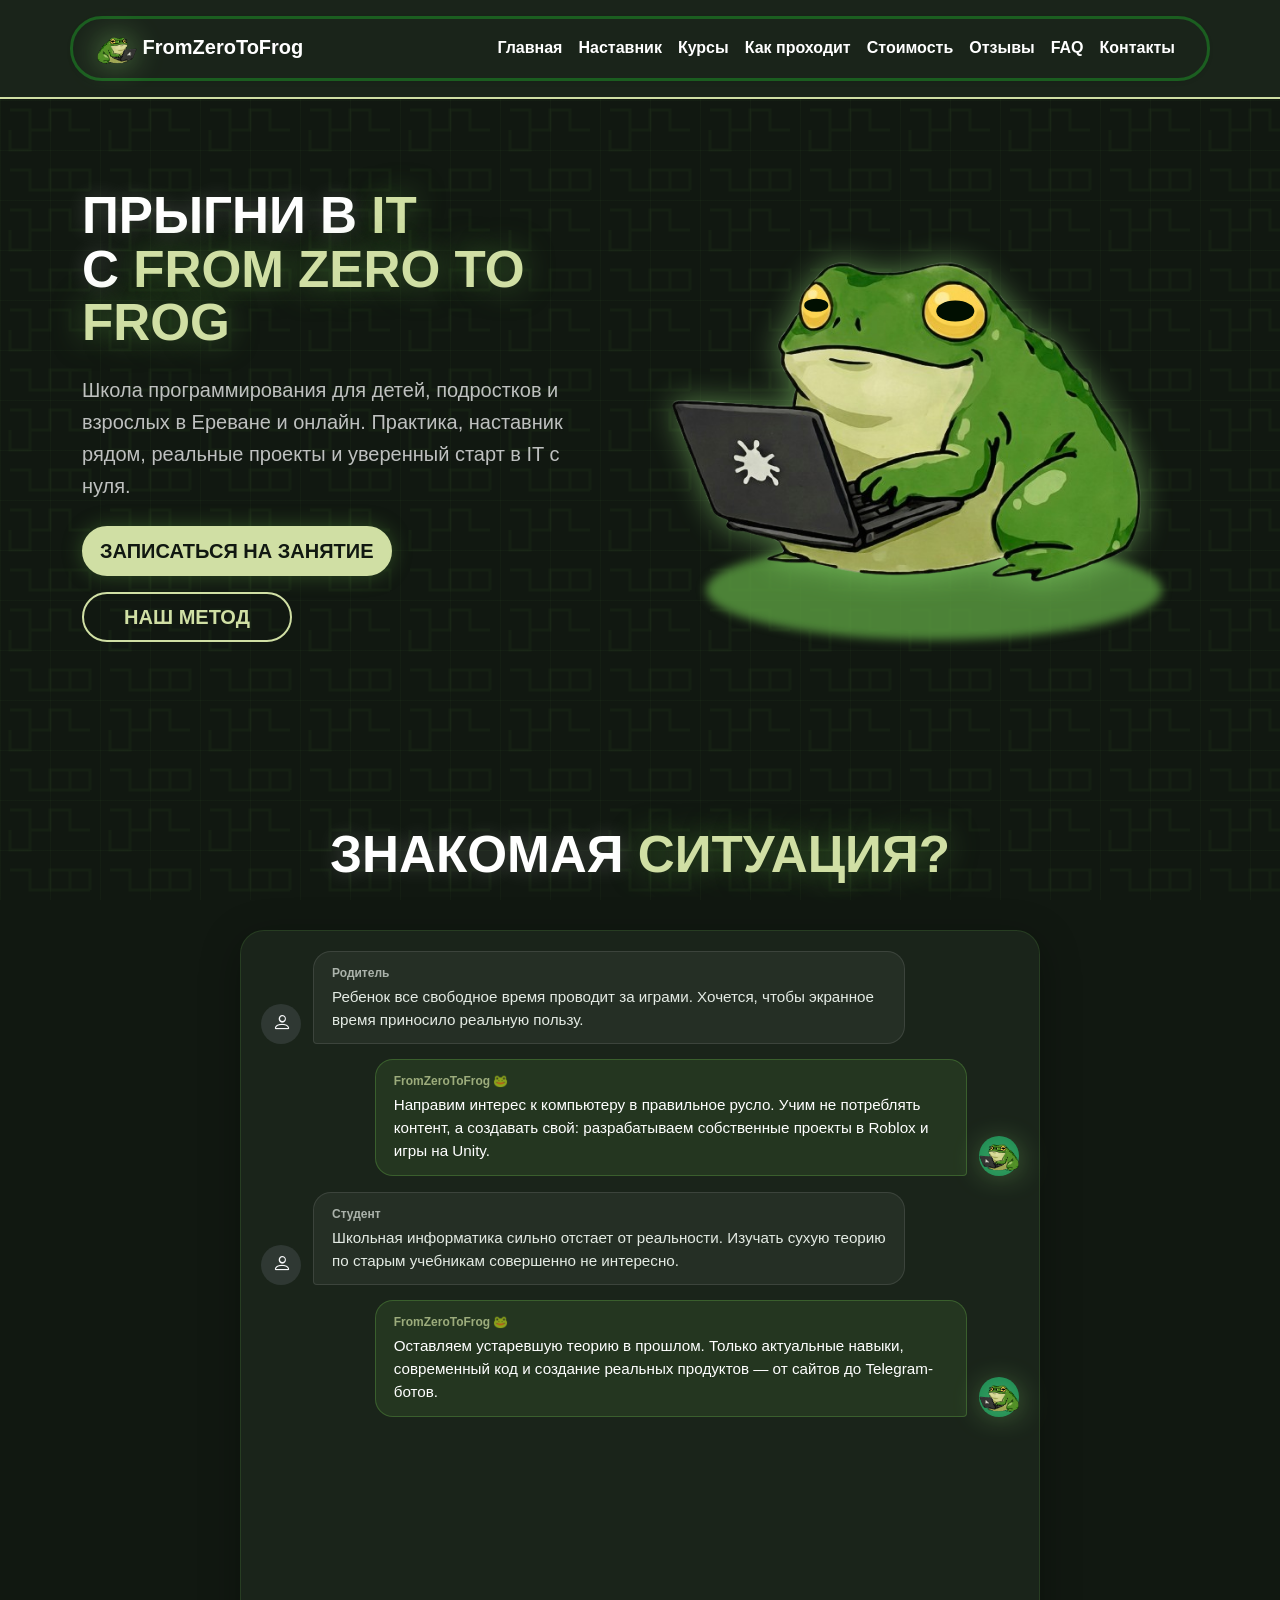
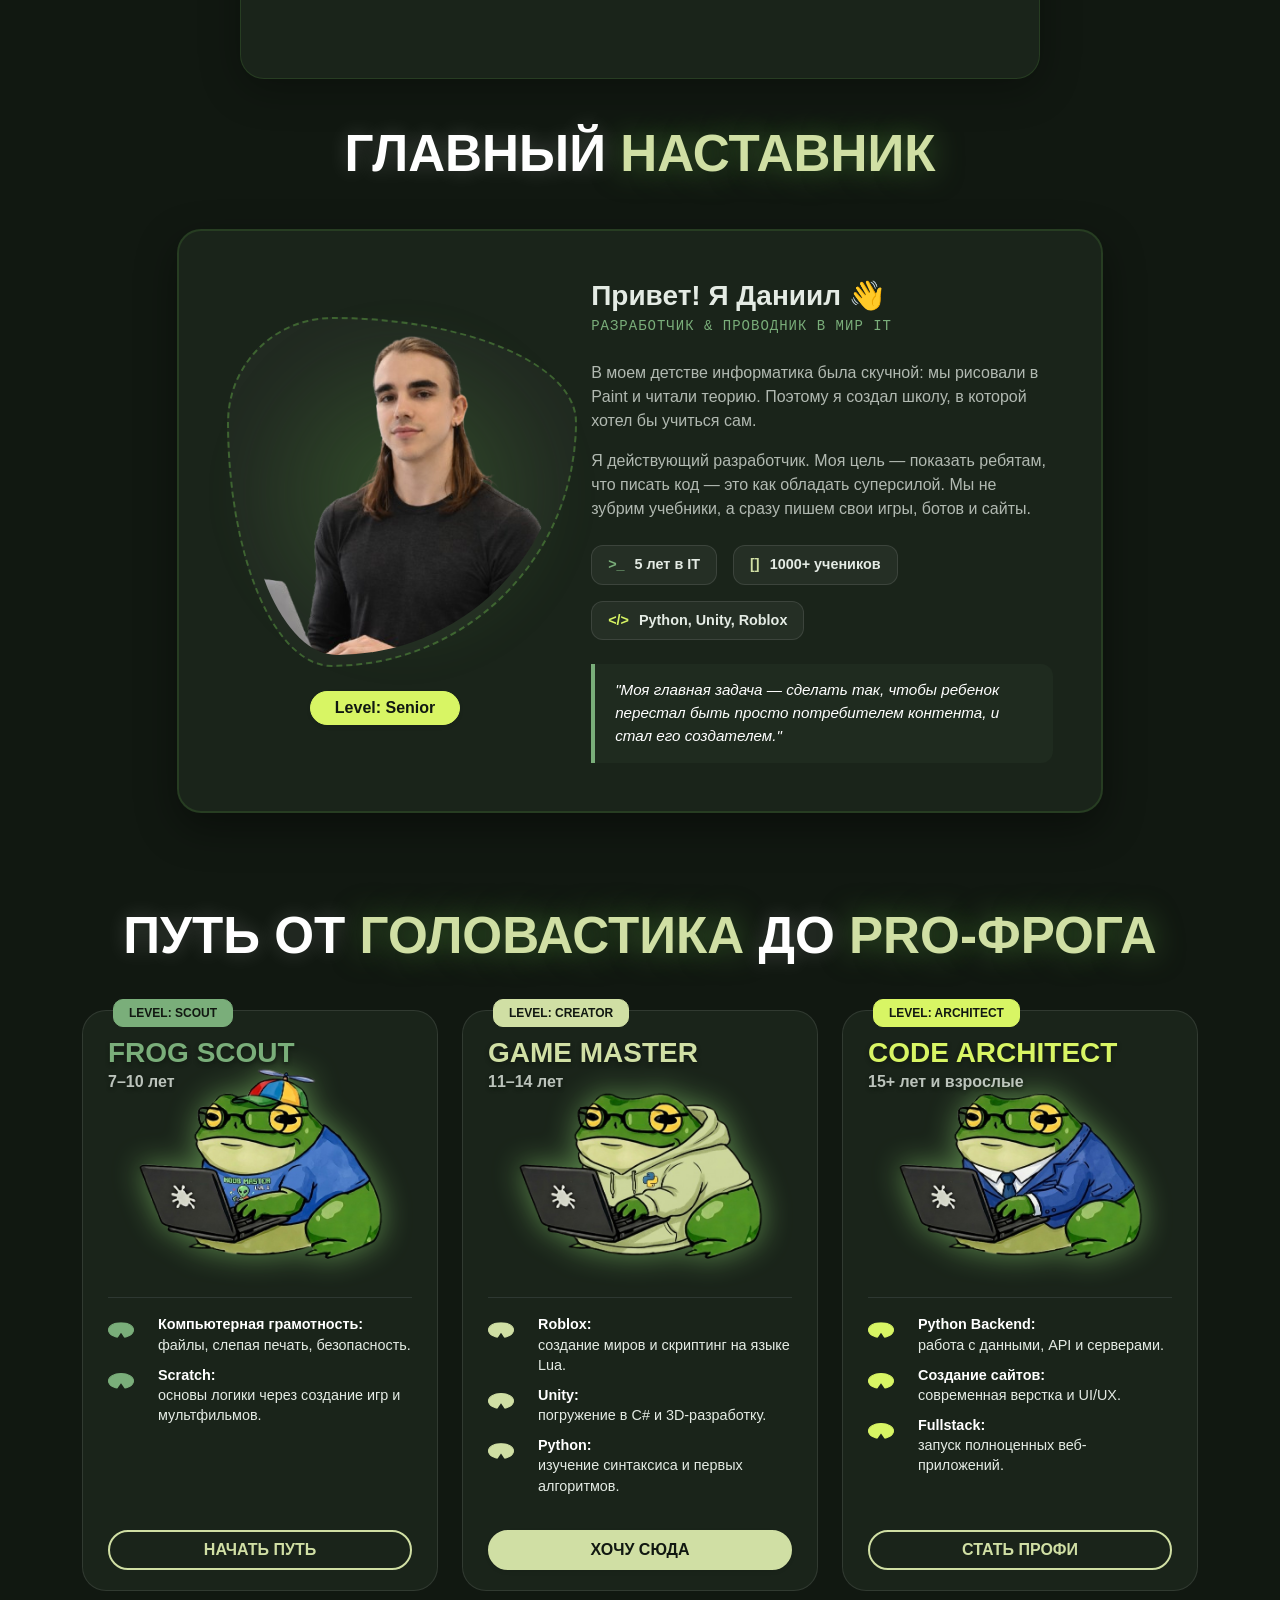
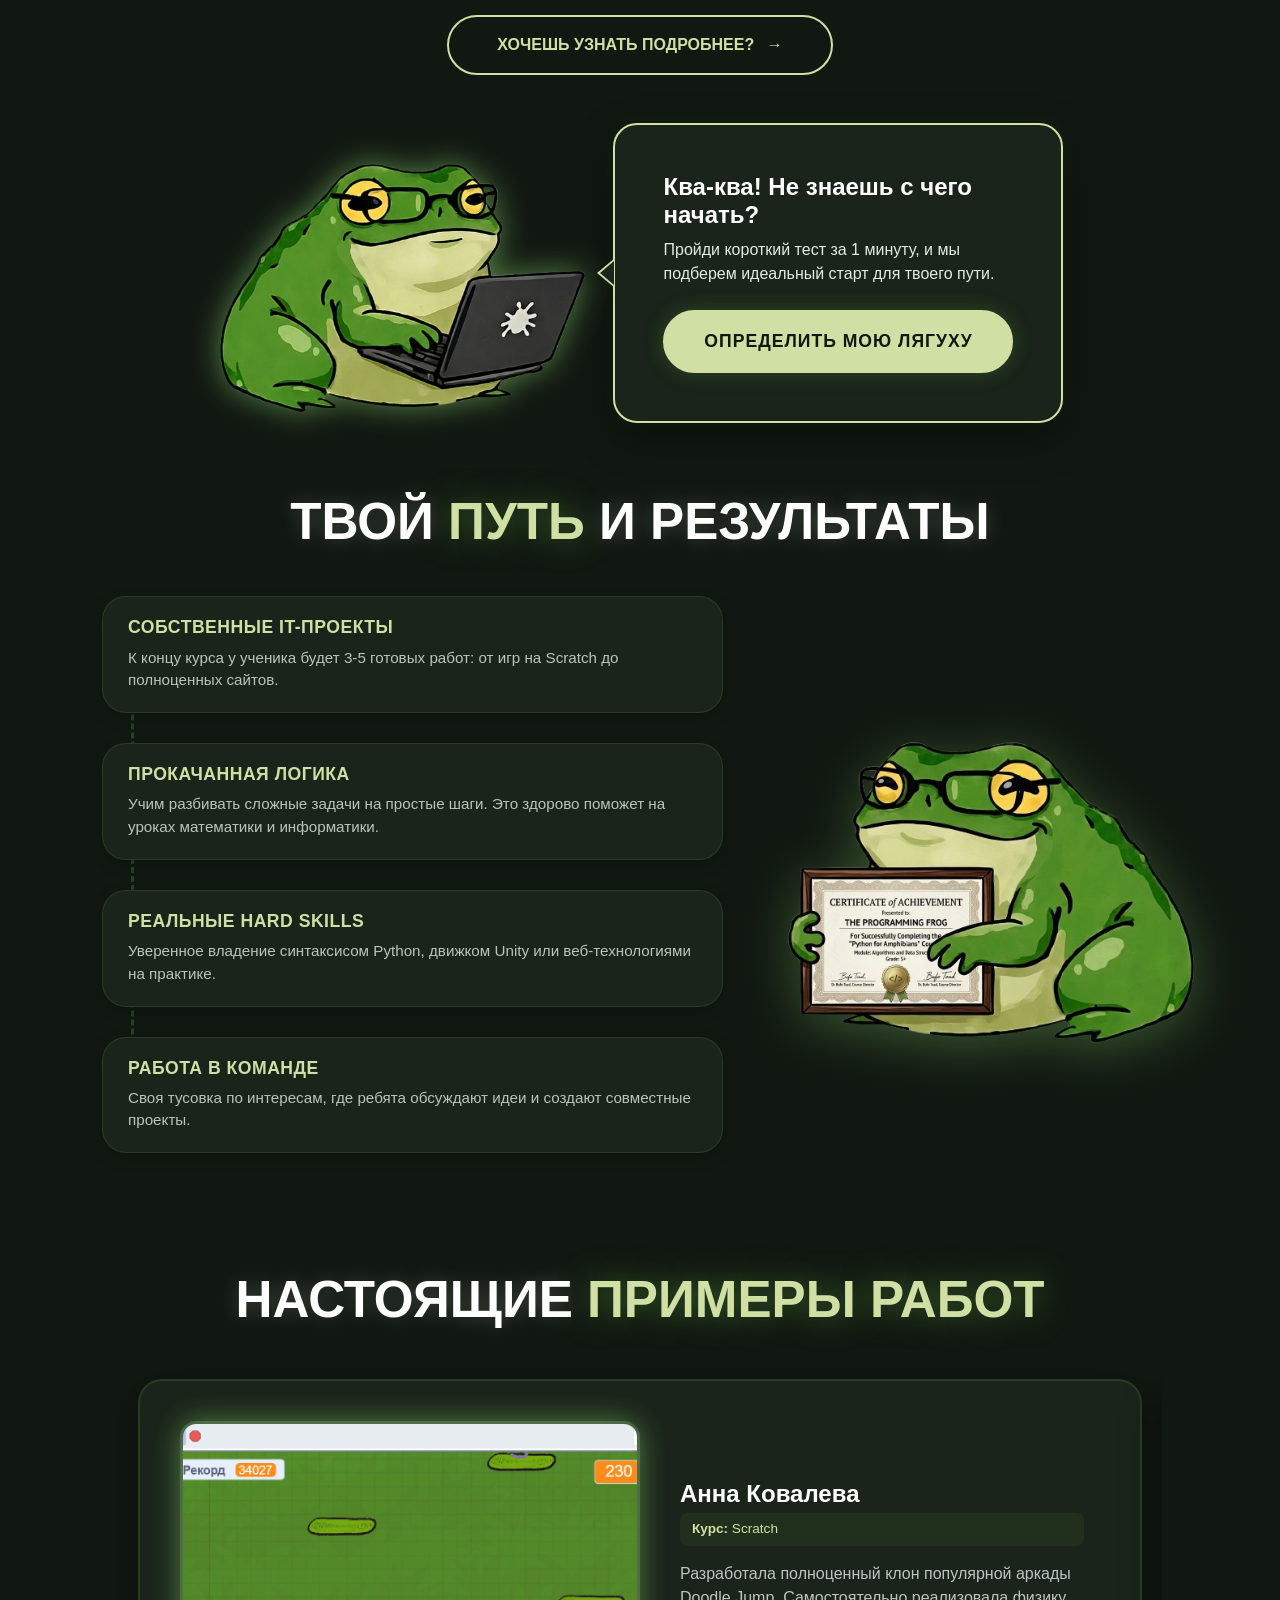
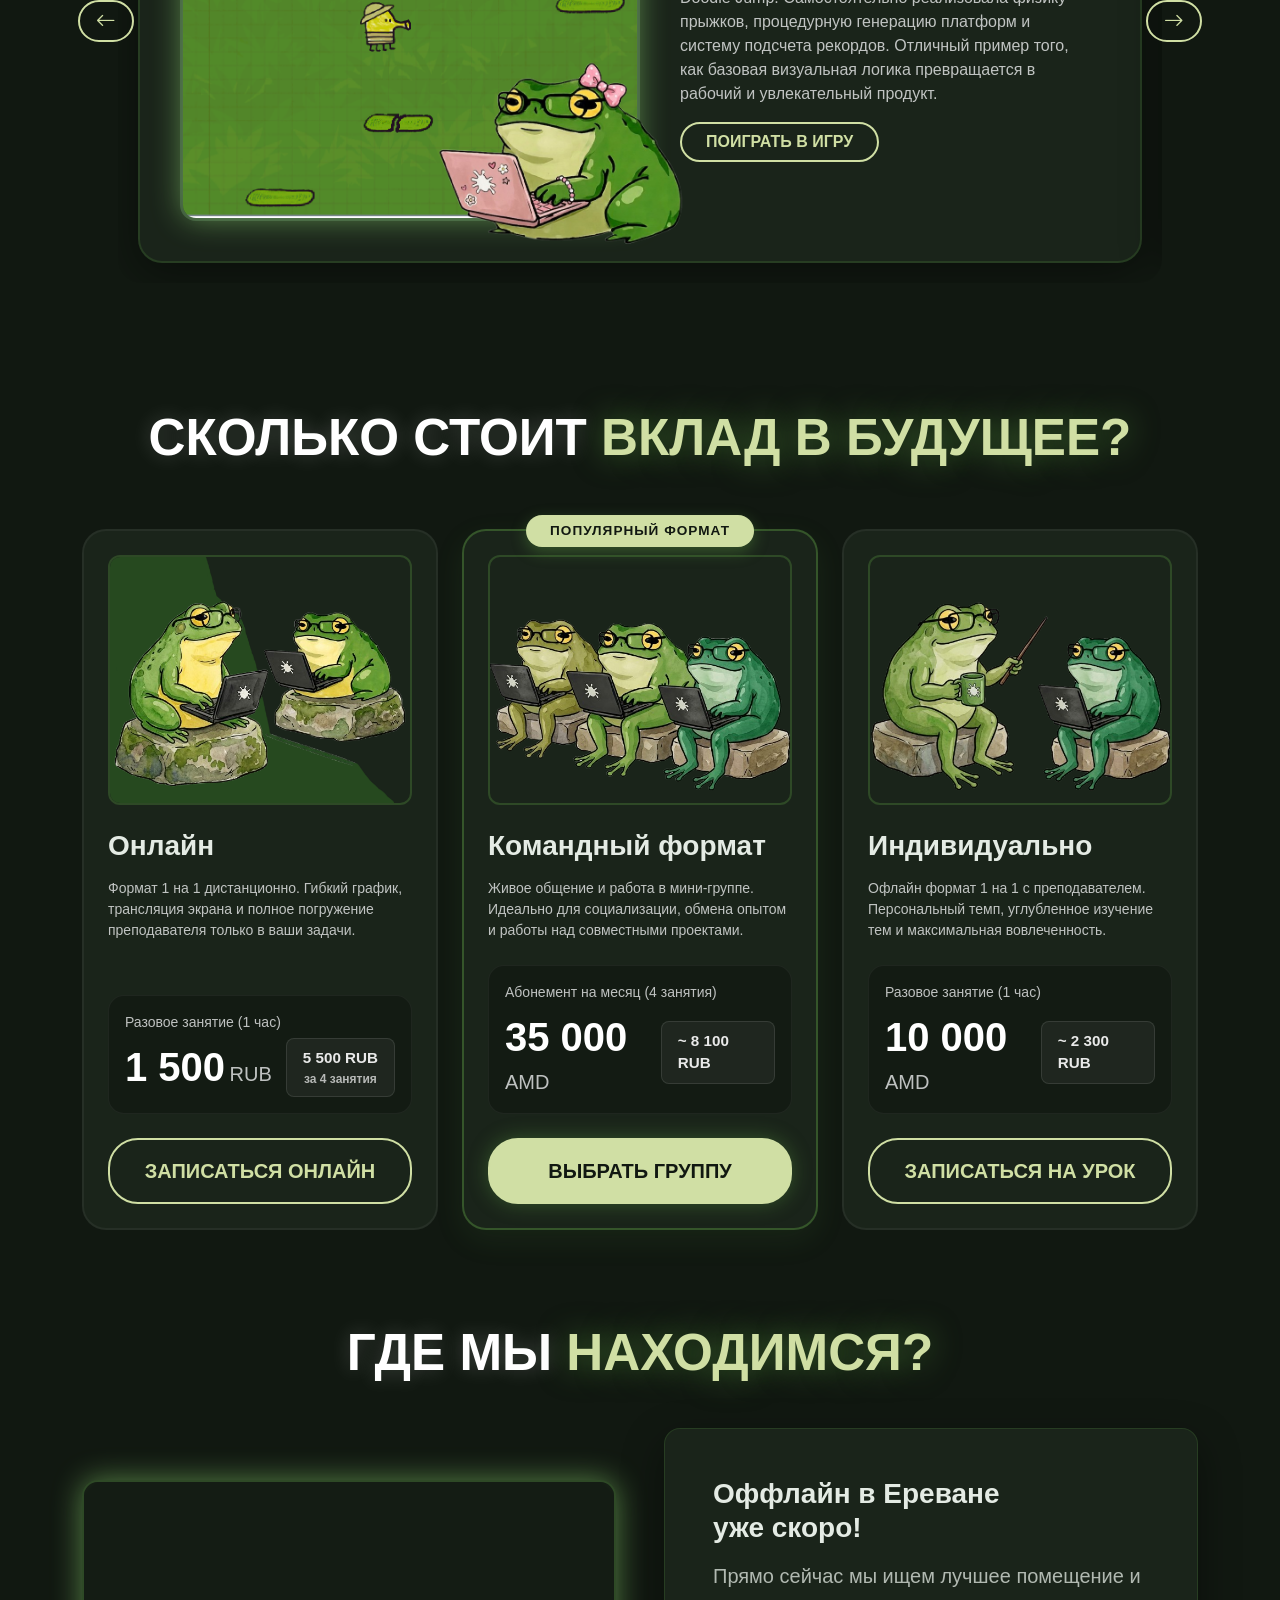
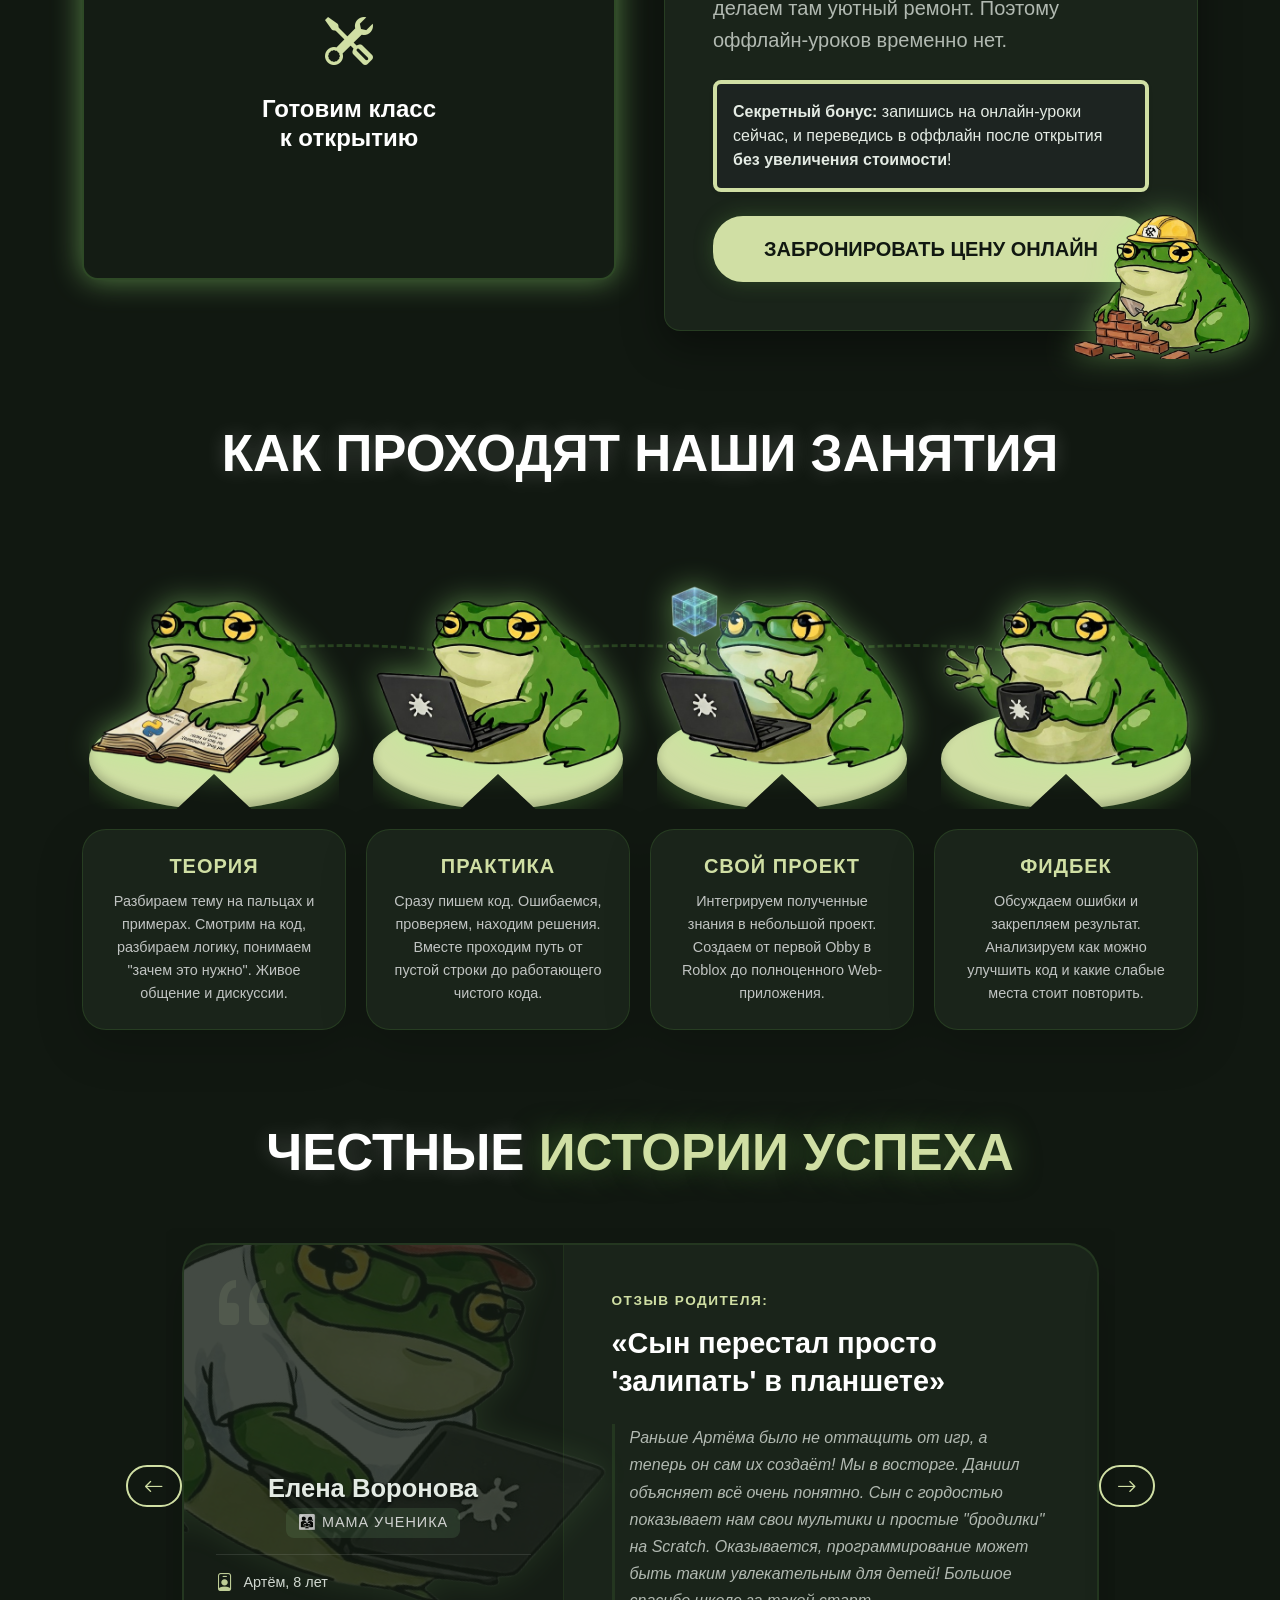
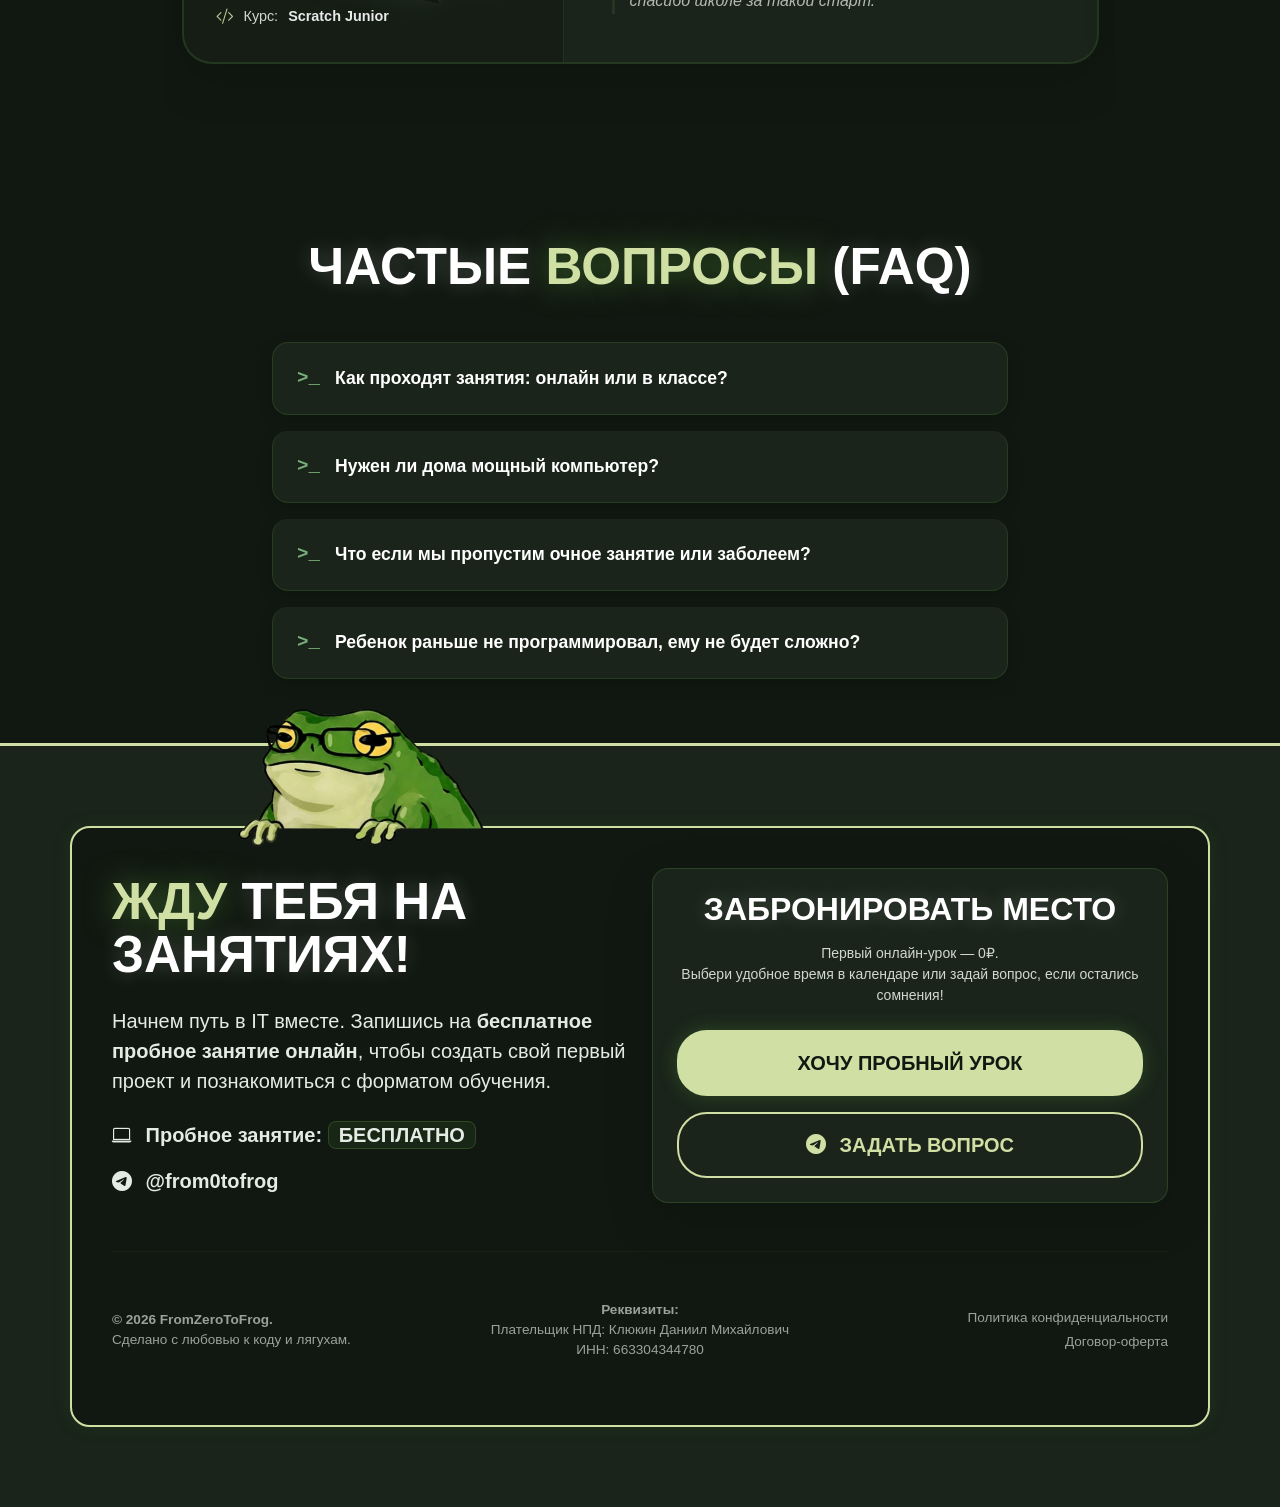
==== commit 382b2f6c: "Real reviews updated" ====
--- a/index.html
+++ b/index.html
@@ -821,7 +821,7 @@
 
                                 <div class="review-author-block position-relative flex-shrink-0">
                                     <div class="review-frog-decor">
-                                        <img src="static/Normal.png" alt="Frog Decor" class="img-shadow">
+                                        <img src="static/ReviewFrog8.png" alt="Frog Decor" class="img-shadow">
                                     </div>
                                     <div class="quote-icon-decor"><i class="bi bi-quote"></i></div>
 
@@ -859,12 +859,12 @@
 
                                 <div class="review-author-block position-relative flex-shrink-0">
                                     <div class="review-frog-decor">
-                                        <img src="static/Normal.png" alt="Frog Decor" class="img-shadow">
+                                        <img src="static/ReviewFrog7.png" alt="Frog Decor" class="img-shadow">
                                     </div>
                                     <div class="quote-icon-decor"><i class="bi bi-quote"></i></div>
 
                                     <div class="author-info-v2 position-absolute">
-                                        <h4 class="author-name-v2 highlight mb-1">Кирилл К.</h4>
+                                        <h4 class="author-name-v2 highlight mb-1">Кирилл</h4>
                                         <p class="author-label-v2 mb-3">🧑‍💻 Ученик</p>
 
                                         <div class="student-meta-v2 text-start">
@@ -884,7 +884,7 @@
                                         В школе информатика была скучной, а здесь мы сразу начали делать крутые штуки. Я
                                         сначала сомневался, что смогу писать код на Lua, но наставник помог разобраться.
                                         Мою Obby-игру прошли уже 500 человек! Сейчас начал учить Python, хочу делать
-                                        Telegram-ботов. Круто, когда хобби приносит реальный результат.
+                                        Telegram-ботов.
                                     </p>
                                 </div>
                             </div>
@@ -895,19 +895,93 @@
 
                                 <div class="review-author-block position-relative flex-shrink-0">
                                     <div class="review-frog-decor">
-                                        <img src="static/Normal.png" alt="Frog Decor" class="img-shadow">
+                                        <img src="static/ReviewFrog3.png" alt="Frog Decor" class="img-shadow">
                                     </div>
                                     <div class="quote-icon-decor"><i class="bi bi-quote"></i></div>
 
                                     <div class="author-info-v2 position-absolute">
-                                        <h4 class="author-name-v2 highlight mb-1">Михаил П.</h4>
-                                        <p class="author-label-v2 mb-3">👨‍👩‍👦 Папа ученика</p>
+                                        <h4 class="author-name-v2 highlight mb-1">Николай Коваленко</h4>
+                                        <p class="author-label-v2 mb-3">🧑‍💻 Ученик</p>
 
                                         <div class="student-meta-v2 text-start">
-                                            <div class="meta-item-v2"><i class="bi bi-person-badge"></i> Никита, 16 лет
+                                            <div class="meta-item-v2"><i class="bi bi-person-badge"></i> 16 лет
                                             </div>
                                             <div class="meta-item-v2"><i class="bi bi-code-slash"></i> Курс:
-                                                <span>GameDev Unity</span></div>
+                                                <span>Python Основы</span></div>
+                                        </div>
+                                    </div>
+                                </div>
+
+                                <div
+                                    class="review-content-block text-start p-4 p-md-5 flex-grow-1 d-flex flex-column justify-content-center">
+                                    <h5 class="review-subtitle color-middle mb-3">Собственное мнение</h5>
+                                    <h3 class="review-title-text fw-bold mb-4" style="color: var(--text-heading);">«Смог подтянуть оценки в школе - и начал путь к своей мечте»</h3>
+                                    <p class="review-text-v2 text-main opacity-75 fs-6 mb-0">
+                                        Мне нужна была помощь с изучением программирования на Python для школы - а так же я хочу стать стримером и разработчиком.  
+                                        Занятия с Даниилом проходят замечательно, репетитор хорошо и понятно все объясняет. 
+                                        На занятиях подробно проходим все самые важные темы, затем закрепляем интересными задачами и проектами.
+                                        Он  поможет и подскажет если что-то не понятно.
+                                    </p>
+                                </div>
+                            </div>
+                        </div>
+
+                        <div class="review-slide flex-shrink-0 w-100 px-3">
+                            <div class="new-review-card d-flex flex-column flex-lg-row align-items-stretch shadow-lg">
+
+                                <div class="review-author-block position-relative flex-shrink-0">
+                                    <div class="review-frog-decor">
+                                        <img src="static/ReviewFrog4.png" alt="Frog Decor" class="img-shadow">
+                                    </div>
+                                    <div class="quote-icon-decor"><i class="bi bi-quote"></i></div>
+
+                                    <div class="author-info-v2 position-absolute">
+                                        <h4 class="author-name-v2 highlight mb-1">Анастасия</h4>
+                                        <p class="author-label-v2 mb-3">🧑‍💻 Ученица</p>
+
+                                        <div class="student-meta-v2 text-start">
+                                            <div class="meta-item-v2"><i class="bi bi-person-badge"></i> 16 лет
+                                            </div>
+                                            <div class="meta-item-v2"><i class="bi bi-code-slash"></i> Курс:
+                                                <span>Python Основы</span></div>
+                                        </div>
+                                    </div>
+                                </div>
+
+                                <div
+                                    class="review-content-block text-start p-4 p-md-5 flex-grow-1 d-flex flex-column justify-content-center">
+                                    <h5 class="review-subtitle color-middle mb-3">Собственное мнение</h5>
+                                    <h3 class="review-title-text fw-bold mb-4" style="color: var(--text-heading);">«Занятия полезные и интересные!»</h3>
+                                    <p class="review-text-v2 text-main opacity-75 fs-6 mb-0">
+                                       Я с Даней занимаюсь уже несколько месяцев. Мне очень нравится.  
+                                       Даня терпелив, объясняет сложные вещи простым языком. 
+                                       На каждом занятии проходим новый материал и закрепляем старый.  
+                                       На занятиях есть и теория и практика, что очень классно. 
+                                       Даня коммуникабельный, ответственный, спокойный, весёлый. 
+                                       Профессионал своего дела, рекомендую!
+                                    </p>
+                                </div>
+                            </div>
+                        </div>
+
+                        <div class="review-slide flex-shrink-0 w-100 px-3">
+                            <div class="new-review-card d-flex flex-column flex-lg-row align-items-stretch shadow-lg">
+
+                                <div class="review-author-block position-relative flex-shrink-0">
+                                    <div class="review-frog-decor">
+                                        <img src="static/ReviewFrog5.png" alt="Frog Decor" class="img-shadow">
+                                    </div>
+                                    <div class="quote-icon-decor"><i class="bi bi-quote"></i></div>
+
+                                    <div class="author-info-v2 position-absolute">
+                                        <h4 class="author-name-v2 highlight mb-1">Дмитрий</h4>
+                                        <p class="author-label-v2 mb-3">👨‍👩‍👧 Папа ученика</p>
+
+                                        <div class="student-meta-v2 text-start">
+                                            <div class="meta-item-v2"><i class="bi bi-person-badge"></i> Мирослав, 12 лет
+                                            </div>
+                                            <div class="meta-item-v2"><i class="bi bi-code-slash"></i> Курс:
+                                                <span>Python основы</span></div>
                                         </div>
                                     </div>
                                 </div>
@@ -915,14 +989,46 @@
                                 <div
                                     class="review-content-block text-start p-4 p-md-5 flex-grow-1 d-flex flex-column justify-content-center">
                                     <h5 class="review-subtitle color-middle mb-3">Отзыв родителя:</h5>
-                                    <h3 class="review-title-text fw-bold mb-4" style="color: var(--text-heading);">«Сын
-                                        определился с будущей профессией»</h3>
+                                    <h3 class="review-title-text fw-bold mb-4" style="color: var(--text-heading);">«Искал сыну репетитора, очень доволен выбором»</h3>
                                     <p class="review-text-v2 text-main opacity-75 fs-6 mb-0">
-                                        У Никиты всегда была склонность к точным наукам, но он не знал, куда её
-                                        применить. В FromZeroToFrog он попал на курс Unity. Теперь он серьёзно увлёкся
-                                        C# и 3D-моделированием. Педагог помогает не только с кодом, но и рассказывает
-                                        про индустрию геймдева. Мы видим, как у сына горят глаза, и он уже планирует
-                                        поступать в IT-вуз. Это лучшая инвестиция в его будущее.
+                                        Сын хотел обучатся Python, нашел Даниила по интернету по отзывам, 
+                                        мастер своего дела. Хорошая подача материала сын увлечен, все нравится!!!
+                                    </p>
+                                </div>
+                            </div>
+                        </div>
+
+                        <div class="review-slide flex-shrink-0 w-100 px-3">
+                            <div class="new-review-card d-flex flex-column flex-lg-row align-items-stretch shadow-lg">
+
+                                <div class="review-author-block position-relative flex-shrink-0">
+                                    <div class="review-frog-decor">
+                                        <img src="static/ReviewFrog6.png" alt="Frog Decor" class="img-shadow">
+                                    </div>
+                                    <div class="quote-icon-decor"><i class="bi bi-quote"></i></div>
+
+                                    <div class="author-info-v2 position-absolute">
+                                        <h4 class="author-name-v2 highlight mb-1">Екатерина</h4>
+                                        <p class="author-label-v2 mb-3">👨‍👩‍👧 Мама ученицы</p>
+
+                                        <div class="student-meta-v2 text-start">
+                                            <div class="meta-item-v2"><i class="bi bi-person-badge"></i> Лиза, 12 лет
+                                            </div>
+                                            <div class="meta-item-v2"><i class="bi bi-code-slash"></i> Курс:
+                                                <span>Python основы</span></div>
+                                        </div>
+                                    </div>
+                                </div>
+
+                                <div
+                                    class="review-content-block text-start p-4 p-md-5 flex-grow-1 d-flex flex-column justify-content-center">
+                                    <h5 class="review-subtitle color-middle mb-3">Отзыв родителя:</h5>
+                                    <h3 class="review-title-text fw-bold mb-4" style="color: var(--text-heading);">«Занятия помогли дочери в школе»</h3>
+                                    <p class="review-text-v2 text-main opacity-75 fs-6 mb-0">
+                                        Дочь занималась с Даниилом, изучали python с нуля. 
+                                        Преподаватель быстро нашел подход к подростку, доступно дал материал. 
+                                        Уроки проходят четко, по делу, с большим количеством практики. Дочь довольна, неуверенность
+                                         на занятиях в школе пропала.
                                     </p>
                                 </div>
                             </div>
--- a/style.css
+++ b/style.css
@@ -18,16 +18,15 @@
 body {
     background-color: var(--bg-main);
     color: var(--text-main);
-    font-family: 'Segoe UI', Roboto, 'Helvetica Neue', Arial, sans-serif;
+    font-family: "Segoe UI", Roboto, "Helvetica Neue", Arial, sans-serif;
     overflow-x: hidden;
 }
 
 body::before {
-    content: '';
+    content: "";
     position: fixed;
     inset: 0;
-    background-image:
-        linear-gradient(rgba(var(--accent-primary-rgb), 0.05) 1px, transparent 1px),
+    background-image: linear-gradient(rgba(var(--accent-primary-rgb), 0.05) 1px, transparent 1px),
         linear-gradient(90deg, rgba(var(--accent-primary-rgb), 0.05) 1px, transparent 1px),
         url("data:image/svg+xml,%3Csvg width='100' height='100' viewBox='0 0 100 100' xmlns='http://www.w3.org/2000/svg'%3E%3Cpath d='M10 10 L30 10 L30 30 L50 30 L50 10 L70 10 L70 30 L90 30 M10 70 L30 70 L30 90 L50 90 L50 70 L70 70 L70 90 L90 90 M50 10 L50 30 L30 30 L30 50 L10 50 L10 30 M50 70 L50 90 L70 90 L70 70 L90 70 L90 90' stroke='%235C9E4210' stroke-width='3' fill='none'/%3E%3C/svg%3E");
     background-size: 50px 50px, 50px 50px, auto;
@@ -138,10 +137,10 @@
 }
 
 .btn-outline-frog:hover {
+    transform: translateY(-2px);
     background-color: var(--accent-primary);
     color: var(--bg-main);
     box-shadow: 0 0 20px rgba(var(--accent-primary-rgb), 0.4);
-    transform: translateY(-2px);
 }
 
 .coding-frog-container {
@@ -224,103 +223,6 @@
 .pupil-right {
     width: 60%;
     height: 30%;
-}
-
-.lilypad-glow {
-    position: absolute;
-    left: 50%;
-    bottom: -18px;
-    transform: translateX(-50%);
-    width: min(85%, 360px);
-    height: 90px;
-    border-radius: 50%;
-    background: rgba(var(--accent-primary-rgb), 0.65);
-    filter: blur(12px);
-    z-index: -1;
-}
-
-.frog-particle {
-    position: absolute;
-    /* Делаем цвет гораздо ярче (70% непрозрачности) */
-    color: rgba(0, 220, 100, 0.7); 
-    
-    /* Добавляем неоновое свечение в стиле Матрицы */
-    text-shadow: 0 0 8px rgba(0, 220, 100, 0.5);
-    
-    font-family: 'Courier New', Courier, monospace;
-    font-size: 2.2rem; /* Увеличили размер (было 1.3rem) */
-    font-weight: bold;
-    pointer-events: none;
-    user-select: none;
-    
-    /* Самое главное: слой 1 (ниже лягушки, у которой слой 2) */
-    z-index: 1; 
-    
-    opacity: 0;
-    transform: translate(-50%, -50%) scale(0.5);
-    animation: spawnParticle 1s ease-out forwards;
-}
-
-/* Саму анимацию @keyframes spawnParticle менять не нужно, оставляй как было! */
-
-/* Анимация разлета партикла */
-@keyframes spawnParticle {
-    0% {
-        opacity: 0;
-        transform: translate(-50%, -50%) scale(0.5) rotate(0deg);
-    }
-    15% {
-        opacity: 1; /* Быстрое появление */
-    }
-    100% {
-        opacity: 0; /* Медленное затухание */
-        /* Конечные координаты (будут заданы динамически через JS переменные) */
-        transform: translate(calc(-50% + var(--tx)), calc(-50% + var(--ty))) scale(1) rotate(var(--tr));
-    }
-}
-
-.text-main {
-    color: var(--text-main);
-}
-
-.btn-frog-main {
-    background-color: var(--accent-primary);
-    color: var(--bg-main);
-    border: 2px solid var(--accent-primary);
-    border-radius: 30px;
-    font-weight: 800;
-    text-transform: uppercase;
-    box-shadow: 0 0 20px rgba(var(--accent-primary-rgb), 0.4);
-    transition: all 0.3s ease;
-}
-
-.btn-frog-main:hover {
-    background-color: var(--bg-card);
-    color: var(--accent-primary);
-    transform: scale(1.05);
-    box-shadow: 0 0 40px rgba(var(--accent-primary-rgb), 0.7);
-}
-
-.btn-outline-frog {
-    background-color: transparent;
-    color: var(--accent-primary);
-    border: 2px solid var(--accent-primary);
-    border-radius: 30px;
-    font-weight: 800;
-    text-transform: uppercase;
-    transition: all 0.3s ease;
-}
-
-.btn-outline-frog:hover {
-    background-color: var(--accent-primary);
-    color: var(--bg-main);
-    box-shadow: 0 0 20px rgba(var(--accent-primary-rgb), 0.4);
-}
-
-
-
-.img-shadow {
-    filter: drop-shadow(0px 0px 15px rgba(168, 255, 133, 0.45));
 }
 
 .lilypad-glow {
@@ -336,6 +238,25 @@
     z-index: -1;
 }
 
+.frog-particle {
+    position: absolute;
+    color: rgba(0, 220, 100, 0.7);
+    text-shadow: 0 0 8px rgba(0, 220, 100, 0.5);
+    font-family: "Courier New", Courier, monospace;
+    font-size: 2.2rem;
+    font-weight: bold;
+    pointer-events: none;
+    user-select: none;
+    z-index: 1;
+    opacity: 0;
+    transform: translate(-50%, -50%) scale(0.5);
+    animation: spawnParticle 1s ease-out forwards;
+}
+
+.text-main {
+    color: var(--text-main);
+}
+
 .chat-interface {
     padding: 20px;
     background-color: var(--bg-card);
@@ -456,8 +377,8 @@
     padding: 10px;
     box-sizing: border-box;
     display: flex;
-    height: auto; 
-    align-items: stretch; 
+    height: auto;
+    align-items: stretch;
 }
 
 .portfolio-card {
@@ -467,7 +388,7 @@
     padding: 2.5rem;
     color: var(--text-main);
     width: 100%;
-    height: 100%; 
+    height: 100%;
     box-shadow: 0 10px 40px rgba(0, 0, 0, 0.4);
     transition: border-color 0.3s ease, box-shadow 0.3s ease;
 }
@@ -501,7 +422,7 @@
 
 .portfolio-details .btn {
     margin-top: auto !important;
-    align-self: flex-start; /* Чтобы кнопка не растягивалась на всю ширину карточки */
+    align-self: flex-start;
 }
 
 .student-frog-art {
@@ -528,7 +449,6 @@
 }
 
 .mascot-container {
-    /* Небольшая анимация появления (опционально) */
     animation: floatIn 0.8s ease-out forwards;
 }
 
@@ -537,7 +457,6 @@
     border: 2px solid var(--accent-primary);
     border-radius: 24px;
     max-width: 450px;
-    /* Комбинированная тень: общая темная + легкое зеленое свечение */
     box-shadow: 0 15px 40px rgba(0, 0, 0, 0.4), 0 0 20px rgba(var(--accent-primary-rgb), 0.1);
     z-index: 1;
     transition: transform 0.3s ease, box-shadow 0.3s ease;
@@ -547,20 +466,18 @@
     box-shadow: 0 15px 50px rgba(0, 0, 0, 0.5), 0 0 30px rgba(var(--accent-primary-rgb), 0.2);
 }
 
-/* Хвостик облачка (указывает влево на десктопе) */
 .speech-bubble .bubble-tail {
     position: absolute;
     top: 50%;
-    left: -18px; /* Выдвигаем за левый край рамки */
+    left: -18px;
     transform: translateY(-50%);
     border-width: 15px 18px 15px 0;
     border-style: solid;
     border-color: transparent var(--accent-primary) transparent transparent;
 }
 
-/* Внутренняя часть хвостика (цвета карточки, чтобы скрыть линию рамки) */
 .speech-bubble .bubble-tail::after {
-    content: '';
+    content: "";
     position: absolute;
     top: -12px;
     left: 3px;
@@ -752,7 +669,7 @@
 }
 
 .timeline-step:not(:last-child)::after {
-    content: '';
+    content: "";
     position: absolute;
     top: 95px;
     left: 50%;
@@ -954,18 +871,24 @@
     color: var(--bg-main) !important;
     background-color: var(--accent-secondary) !important;
     border-color: var(--accent-secondary) !important;
+    background: rgba(168, 255, 133, 0.1);
+    border: 1px solid rgba(168, 255, 133, 0.3);
 }
 
 .color-middle-bg {
     color: var(--bg-main) !important;
     background-color: var(--accent-primary) !important;
     border-color: var(--accent-primary) !important;
+    background: rgba(208, 223, 164, 0.1);
+    border: 1px solid rgba(208, 223, 164, 0.3);
 }
 
 .color-senior-bg {
     color: var(--bg-main) !important;
     background-color: var(--accent-tertiary) !important;
     border-color: var(--accent-tertiary) !important;
+    background: rgba(122, 174, 122, 0.1);
+    border: 1px solid rgba(122, 174, 122, 0.3);
 }
 
 .lilypad-bullet {
@@ -993,12 +916,11 @@
     display: flex;
 }
 
-/* Новая карточка отзыва в стиле портфолио */
 .review-card {
     background: var(--bg-card);
     border: 2px solid rgba(var(--accent-primary-rgb), 0.2);
     border-radius: 24px;
-    padding: 2rem; /* Отступы внутри карточки */
+    padding: 2rem;
     box-shadow: 0 10px 40px rgba(0, 0, 0, 0.4);
     transition: border-color 0.3s ease, box-shadow 0.3s ease;
     width: 100%;
@@ -1009,18 +931,17 @@
     box-shadow: 0 15px 50px rgba(var(--accent-primary-rgb), 0.2);
 }
 
-
 .review-screenshot-wrapper {
     position: relative;
-    background: rgba(0, 0, 0, 0.25); 
-    border: 1px dashed rgba(var(--accent-primary-rgb), 0.3); 
+    background: rgba(0, 0, 0, 0.25);
+    border: 1px dashed rgba(var(--accent-primary-rgb), 0.3);
     border-radius: 16px;
     padding: 10px;
-    height: 300px; 
+    height: 300px;
     display: flex;
     justify-content: center;
     align-items: center;
-    overflow: hidden; 
+    overflow: hidden;
 }
 
 .review-img {
@@ -1094,7 +1015,7 @@
 
 .faq-prompt {
     color: var(--accent-secondary);
-    font-family: 'Courier New', Courier, monospace;
+    font-family: "Courier New", Courier, monospace;
     font-weight: 900;
     font-size: 1.2rem;
     transition: transform 0.4s ease, color 0.3s ease;
@@ -1181,26 +1102,25 @@
     width: 300px;
 }
 
-/* --- Секция Где мы находимся --- */
 .map-container {
     border: 2px solid rgba(var(--accent-primary-rgb), 0.3);
     height: 400px;
-    background-color: var(--bg-card); 
+    background-color: var(--bg-card);
 }
 
 .google-map-iframe {
     width: 100%;
     height: 100%;
     filter: blur(8px) grayscale(60%);
-    pointer-events: none; /* Запрещаем кликать и скроллить карту */
-    transform: scale(1.05); /* Прячем размытые края */
+    pointer-events: none;
+    transform: scale(1.05);
 }
 
 .map-overlay {
     position: absolute;
     inset: 0;
-    background: rgba(17, 24, 17, 0.6); /* Темная пелена поверх карты */
-    backdrop-filter: blur(2px); 
+    background: rgba(17, 24, 17, 0.6);
+    backdrop-filter: blur(2px);
     z-index: 2;
 }
 
@@ -1216,7 +1136,6 @@
     box-shadow: 0 15px 50px rgba(var(--accent-primary-rgb), 0.2);
 }
 
-/* Стили для лягухи, выглядывающей из карточки */
 .location-frog-art {
     width: 180px;
     height: 180px;
@@ -1232,47 +1151,17 @@
     object-fit: contain;
 }
 
-/* Адаптив для планшетов и мобилок */
-@media (max-width: 992px) {
-    .location-frog-art {
-        width: 150px;
-        height: 150px;
-        bottom: -35px;
-        right: -10px;
-    }
-}
-
-@media (max-width: 768px) {
-    .map-container {
-        height: 300px;
-    }
-    .location-frog-art {
-        width: 120px;
-        height: 120px;
-        bottom: -25px;
-        right: 0;
-    }
-}
-
-@keyframes floatMapIcon {
-    0%, 100% { transform: translateY(0); }
-    50% { transform: translateY(-10px); }
-}
-
-/* --- Секция "Твой путь и результаты" (#results-path) --- */
 .lilypad-timeline {
     position: relative;
     padding-left: 20px;
 }
 
-/* Вертикальная пунктирная линия, как в workflow */
 .lilypad-timeline::before {
-    content: '';
+    content: "";
     position: absolute;
     top: 20px;
     bottom: 20px;
-    /* Центрируем по иконке: 20px padding + 30px (половина иконки) - 1.5px (половина толщины линии) */
-    left: 48.5px; 
+    left: 48.5px;
     width: 0;
     border-left: 3px dashed rgba(var(--accent-primary-rgb), 0.3);
     z-index: 0;
@@ -1291,7 +1180,6 @@
     margin-bottom: 0;
 }
 
-/* Оформление круглой иконки */
 .lilypad-icon {
     width: 60px;
     height: 60px;
@@ -1308,7 +1196,6 @@
     padding: 12px;
 }
 
-/* Текстовая карточка в стиле .course-text из workflow */
 .step-text {
     background-color: var(--bg-card);
     border: 1px solid rgba(var(--accent-primary-rgb), 0.2);
@@ -1337,7 +1224,6 @@
     line-height: 1.5;
 }
 
-/* Ховер-эффекты: левитация и неоновое свечение */
 .lilypad-step:hover .step-text {
     border-color: var(--accent-primary);
     box-shadow: 0 10px 30px rgba(var(--accent-primary-rgb), 0.2);
@@ -1354,7 +1240,6 @@
     background-color: rgba(var(--accent-primary-rgb), 0.1);
 }
 
-/* Анимация для лягушки-выпускника справа */
 .res-frog-wrapper {
     position: relative;
     z-index: 2;
@@ -1367,24 +1252,14 @@
     filter: drop-shadow(0px 10px 25px rgba(168, 255, 133, 0.25));
 }
 
-@keyframes floatFrogPath {
-    0%, 100% { transform: translateY(0); }
-    50% { transform: translateY(-15px); }
-}
-
-/* ==========================================================================
-   Новая секция отзывов (стиль Портфолио)
-   ========================================================================== */
-
-/* Общая карточка отзыва */
 .new-review-card {
     background: var(--bg-card);
     border: 2px solid rgba(var(--accent-primary-rgb), 0.15);
     border-radius: 30px;
-    overflow: hidden; /* Чтобы лягуха не вылезала за пределы скругления */
+    overflow: hidden;
     transition: all 0.4s ease;
     min-height: 420px;
-    margin: 15px 0; /* Отступ для тени */
+    margin: 15px 0;
 }
 
 .new-review-card:hover {
@@ -1393,7 +1268,6 @@
     transform: translateY(-5px);
 }
 
-/* Левый блок: Автор и Лягуха */
 .review-author-block {
     width: 380px;
     background-color: rgba(0, 0, 0, 0.2);
@@ -1401,30 +1275,28 @@
     padding: 2rem;
     display: flex;
     flex-direction: column;
-    justify-content: flex-end; /* Текст внизу */
+    justify-content: flex-end;
     z-index: 1;
 }
 
-/* Декоративная лягушка в отзыве */
 .review-frog-decor {
     position: absolute;
     top: -50px;
     right: -60px;
     width: 320px;
     height: auto;
-    opacity: 0.3; /* Делаем полупрозрачной для фона */
-    transform: rotate(20deg) scaleX(-1); /* Поворот и зеркальное отражение */
+    opacity: 0.2;
+    transform: rotate(20deg) scaleX(-1);
     z-index: 0;
     pointer-events: none;
     transition: all 0.5s ease;
 }
 
 .new-review-card:hover .review-frog-decor {
-    opacity: 0.7;
+    opacity: 0.5;
     transform: rotate(10deg) scaleX(-1) translate(-20px, 10px);
 }
 
-/* Иконка цитаты декоративная */
 .quote-icon-decor {
     position: absolute;
     top: 20px;
@@ -1436,7 +1308,6 @@
     line-height: 1;
 }
 
-/* Блок с информацией об авторе (позиционируется поверх лягушки) */
 .author-info-v2 {
     bottom: 2rem;
     left: 2rem;
@@ -1463,13 +1334,11 @@
     display: inline-block;
 }
 
-/* Изменение цвета для варианта ученика */
 .student-variant .author-label-v2 {
     background: rgba(var(--accent-primary-rgb), 0.15);
     color: var(--accent-primary);
 }
 
-/* Мета-данные ученика (возраст, курс) */
 .student-meta-v2 {
     display: flex;
     flex-direction: column;
@@ -1497,7 +1366,6 @@
     color: var(--text-heading);
 }
 
-/* Правый блок: Текст отзыва */
 .review-content-block {
     z-index: 1;
     position: relative;
@@ -1523,9 +1391,8 @@
     border-left: 3px solid rgba(var(--accent-primary-rgb), 0.2);
 }
 
-/* Линия по центру */
 .frog-timeline::before {
-    content: '';
+    content: "";
     position: absolute;
     top: 0;
     bottom: 0;
@@ -1536,7 +1403,6 @@
     border-radius: 2px;
 }
 
-/* Кружочки на линии */
 .timeline-dot {
     width: 24px;
     height: 24px;
@@ -1555,15 +1421,6 @@
     transform: translateY(-10px);
 }
 
-
-
-/* Для мобилок скрываем линию */
-@media (max-width: 767px) {
-    .frog-timeline::before {
-        display: none;
-    }
-}
-
 .course-detail-card {
     background-color: var(--bg-card);
     border: 1px solid rgba(255, 255, 255, 0.05);
@@ -1576,24 +1433,12 @@
     box-shadow: 0 20px 40px rgba(0,0,0,0.4) !important;
 }
 
-/* Стили для бейджей курсов */
-.color-junior-bg { background: rgba(168, 255, 133, 0.1); color: #A8FF85; border: 1px solid rgba(168, 255, 133, 0.3); }
-.color-middle-bg { background: rgba(208, 223, 164, 0.1); color: #D0DFA4; border: 1px solid rgba(208, 223, 164, 0.3); }
-.color-senior-bg { background: rgba(122, 174, 122, 0.1); color: #7AAE7A; border: 1px solid rgba(122, 174, 122, 0.3); }
-
-/* Иконки-стрелочки */
-.color-junior { color: #A8FF85; }
-.color-middle { color: #D0DFA4; }
-.color-senior { color: #7AAE7A; }
-
-/* Фикс для аккордеона, если он "невидим" */
 .accordion-button:not(.collapsed) {
     background-color: rgba(255, 255, 255, 0.05);
     color: var(--text-heading);
     box-shadow: none;
 }
 
-/* Контейнер и строки таблицы треков */
 .track-row {
     background-color: var(--bg-card);
     border: 1px solid rgba(255, 255, 255, 0.05);
@@ -1611,32 +1456,15 @@
     border-right: 1px solid rgba(255, 255, 255, 0.05);
 }
 
-/* На мобилках убираем разделительную линию справа */
-@media (max-width: 991.98px) {
-    .track-info {
-        border-right: none;
-        border-bottom: 1px solid rgba(255, 255, 255, 0.05);
-        padding-bottom: 15px;
-    }
-}
-
 .badge-track {
     background-color: var(--accent-secondary);
     color: var(--bg-main);
     font-weight: 600;
 }
 
-/* Карточки шагов (курсов) */
 .track-steps {
     gap: 12px;
     padding-left: 20px;
-}
-
-@media (max-width: 991.98px) {
-    .track-steps {
-        padding-left: 0;
-        padding-top: 15px;
-    }
 }
 
 .step-card {
@@ -1671,7 +1499,6 @@
     opacity: 0.8;
 }
 
-/* Стрелки между карточками */
 .step-arrow {
     color: rgba(255, 255, 255, 0.3);
     font-weight: bold;
@@ -1680,21 +1507,62 @@
     margin: 0 4px;
 }
 
-@media (max-width: 576px) {
-    .step-arrow {
-        display: none; /* Скрываем стрелки на совсем маленьких экранах, чтобы карточки просто переносились */
-    }
-}
-
-@media (max-width: 991px) {
-    .step-card {
-        flex: 1 1 100%;
-        max-width: 100%;
+@keyframes spawnParticle {
+    0% {
+        opacity: 0;
+        transform: translate(-50%, -50%) scale(0.5) rotate(0deg);
+    }
+
+    15% {
+        opacity: 1;
+    }
+
+    100% {
+        opacity: 0;
+        transform: translate(calc(-50% + var(--tx)), calc(-50% + var(--ty))) scale(1) rotate(var(--tr));
+    }
+}
+
+@keyframes floatMapIcon {
+    0%, 100% {
+        transform: translateY(0);
+    }
+
+    50% {
+        transform: translateY(-10px);
+    }
+}
+
+@keyframes floatFrogPath {
+    0%, 100% {
+        transform: translateY(0);
+    }
+
+    50% {
+        transform: translateY(-15px);
+    }
+}
+
+@keyframes floatIn {
+    from {
+        opacity: 0;
+        transform: translateY(20px);
+    }
+
+    to {
+        opacity: 1;
+        transform: translateY(0);
     }
 }
 
 @media (max-width: 992px) {
-    /* Основная обертка слайдера — даем отступы по бокам под кнопки */
+    .location-frog-art {
+        width: 150px;
+        height: 150px;
+        bottom: -35px;
+        right: -10px;
+    }
+
     .review-slider-wrapper {
         padding-left: 30px !important;
         padding-right: 30px !important;
@@ -1703,17 +1571,16 @@
     .new-review-card {
         flex-direction: column;
         min-height: auto;
-        overflow: hidden; /* Чтобы лягушка могла вылезать за границы */
+        overflow: hidden;
         margin-top: 20px;
     }
-
 
     .review-author-block {
         width: 100%;
-        min-height: 280px; /* Делаем вертикальную часть больше */
+        min-height: 280px;
         border-right: none;
         border-bottom: 1px solid rgba(var(--accent-primary-rgb), 0.15);
-        padding: 2rem 1.5rem; 
+        padding: 2rem 1.5rem;
         justify-content: flex-end;
         align-items: center;
         border-radius: 30px 30px 0 0;
@@ -1721,11 +1588,11 @@
 
     .review-frog-decor {
         display: block !important;
-        opacity: 0.3; 
+        opacity: 0.3;
         top: -50px;
-        right: 100px; 
+        right: 100px;
         left: auto;
-        transform: rotate(15deg) scaleX(-1); 
+        transform: rotate(15deg) scaleX(-1);
         width: 350px;
         z-index: 5;
     }
@@ -1737,7 +1604,7 @@
     }
 
     .review-content-block {
-        padding: 60px 25px !important; 
+        padding: 60px 25px !important;
         border-radius: 0 0 30px 30px;
     }
 
@@ -1758,53 +1625,20 @@
         justify-content: center;
         background: var(--bg-card) !important;
     }
-    
-    .review-prev-btn { left: 5px !important; }
-    .review-next-btn { right: 5px !important; }
+
+    .review-prev-btn {
+        left: 5px !important;
+    }
+
+    .review-next-btn {
+        right: 5px !important;
+    }
 
     .quote-icon-decor {
         top: 20px;
         left: 20px;
     }
-}
-
-@media (max-width: 576px) {
-    .review-slider-wrapper {
-        padding-left: 30px !important;
-        padding-right: 30px !important;
-    }
-    
-    .review-frog-decor {
-        width: 130px;
-        top: -15px;
-        right: -5px;
-    }
-
-    .review-author-block {
-        min-height: 240px;
-    }
-
-    .review-title-text {
-        font-size: 1.15rem;
-    }
-}
-
-@media (max-width: 768px) {
-    .lilypad-timeline {
-        padding-left: 0;
-    }
-    .lilypad-timeline::before {
-        left: 28.5px; 
-    }
-    .lilypad-step {
-        gap: 15px;
-    }
-    .step-text {
-        padding: 15px;
-    }
-}
-
-@media (max-width: 992px) {
+
     .hero-title {
         font-size: 2.8rem;
     }
@@ -1841,9 +1675,9 @@
 
     .project-img img {
         width: 100%;
-        height: 320px; 
+        height: 320px;
         max-height: none;
-        object-fit: cover; 
+        object-fit: cover;
     }
 
     .portfolio-details {
@@ -1877,7 +1711,7 @@
     }
 
     .timeline-step:not(:last-child)::after {
-        content: '';
+        content: "";
         position: absolute;
         top: 92px;
         left: 54px;
@@ -1922,9 +1756,35 @@
 }
 
 @media (max-width: 768px) {
+    .map-container {
+        height: 300px;
+    }
+
+    .location-frog-art {
+        width: 120px;
+        height: 120px;
+        bottom: -25px;
+        right: 0;
+    }
+
+    .lilypad-timeline {
+        padding-left: 0;
+    }
+
+    .lilypad-timeline::before {
+        left: 28.5px;
+    }
+
+    .lilypad-step {
+        gap: 15px;
+    }
+
+    .step-text {
+        padding: 15px;
+    }
 
     .hero-title {
-        font-size: 2.2rem; 
+        font-size: 2.2rem;
         overflow-wrap: break-word;
     }
 
@@ -1985,9 +1845,9 @@
 
     .project-img img {
         width: 100%;
-        height: 260px; 
+        height: 260px;
         max-height: none;
-        object-fit: cover; 
+        object-fit: cover;
     }
 
     .student-frog-art {
@@ -1998,15 +1858,15 @@
     }
 
     .review-card {
-        padding: 1.25rem; 
-    }
-    
+        padding: 1.25rem;
+    }
+
     .review-screenshot-wrapper {
-        height: 200px; 
+        height: 200px;
     }
 
     .prev-btn,
-    .next-btn {
+        .next-btn {
         background: var(--bg-main) !important;
         opacity: 0.9;
     }
@@ -2027,7 +1887,7 @@
     }
 
     .mascot-img-wrapper img {
-        transform: scaleX(1) !important; 
+        transform: scaleX(1) !important;
         max-height: 260px !important;
     }
 
@@ -2049,10 +1909,12 @@
     .location-card {
         min-height: auto;
     }
+
     .location-overlay {
         padding: 2rem !important;
         min-height: auto;
     }
+
     .map-icon-wrapper {
         width: 60px;
         height: 60px;
@@ -2060,13 +1922,53 @@
     }
 }
 
-@keyframes floatIn {
-    from {
-        opacity: 0;
-        transform: translateY(20px);
-    }
-    to {
-        opacity: 1;
-        transform: translateY(0);
-    }
-}+@media (max-width: 767px) {
+    .frog-timeline::before {
+        display: none;
+    }
+}
+
+@media (max-width: 991.98px) {
+    .track-info {
+        border-right: none;
+        border-bottom: 1px solid rgba(255, 255, 255, 0.05);
+        padding-bottom: 15px;
+    }
+
+    .track-steps {
+        padding-left: 0;
+        padding-top: 15px;
+    }
+}
+
+@media (max-width: 576px) {
+    .step-arrow {
+        display: none;
+    }
+
+    .review-slider-wrapper {
+        padding-left: 30px !important;
+        padding-right: 30px !important;
+    }
+
+    .review-frog-decor {
+        width: 130px;
+        top: -15px;
+        right: -5px;
+    }
+
+    .review-author-block {
+        min-height: 240px;
+    }
+
+    .review-title-text {
+        font-size: 1.15rem;
+    }
+}
+
+@media (max-width: 991px) {
+    .step-card {
+        flex: 1 1 100%;
+        max-width: 100%;
+    }
+}
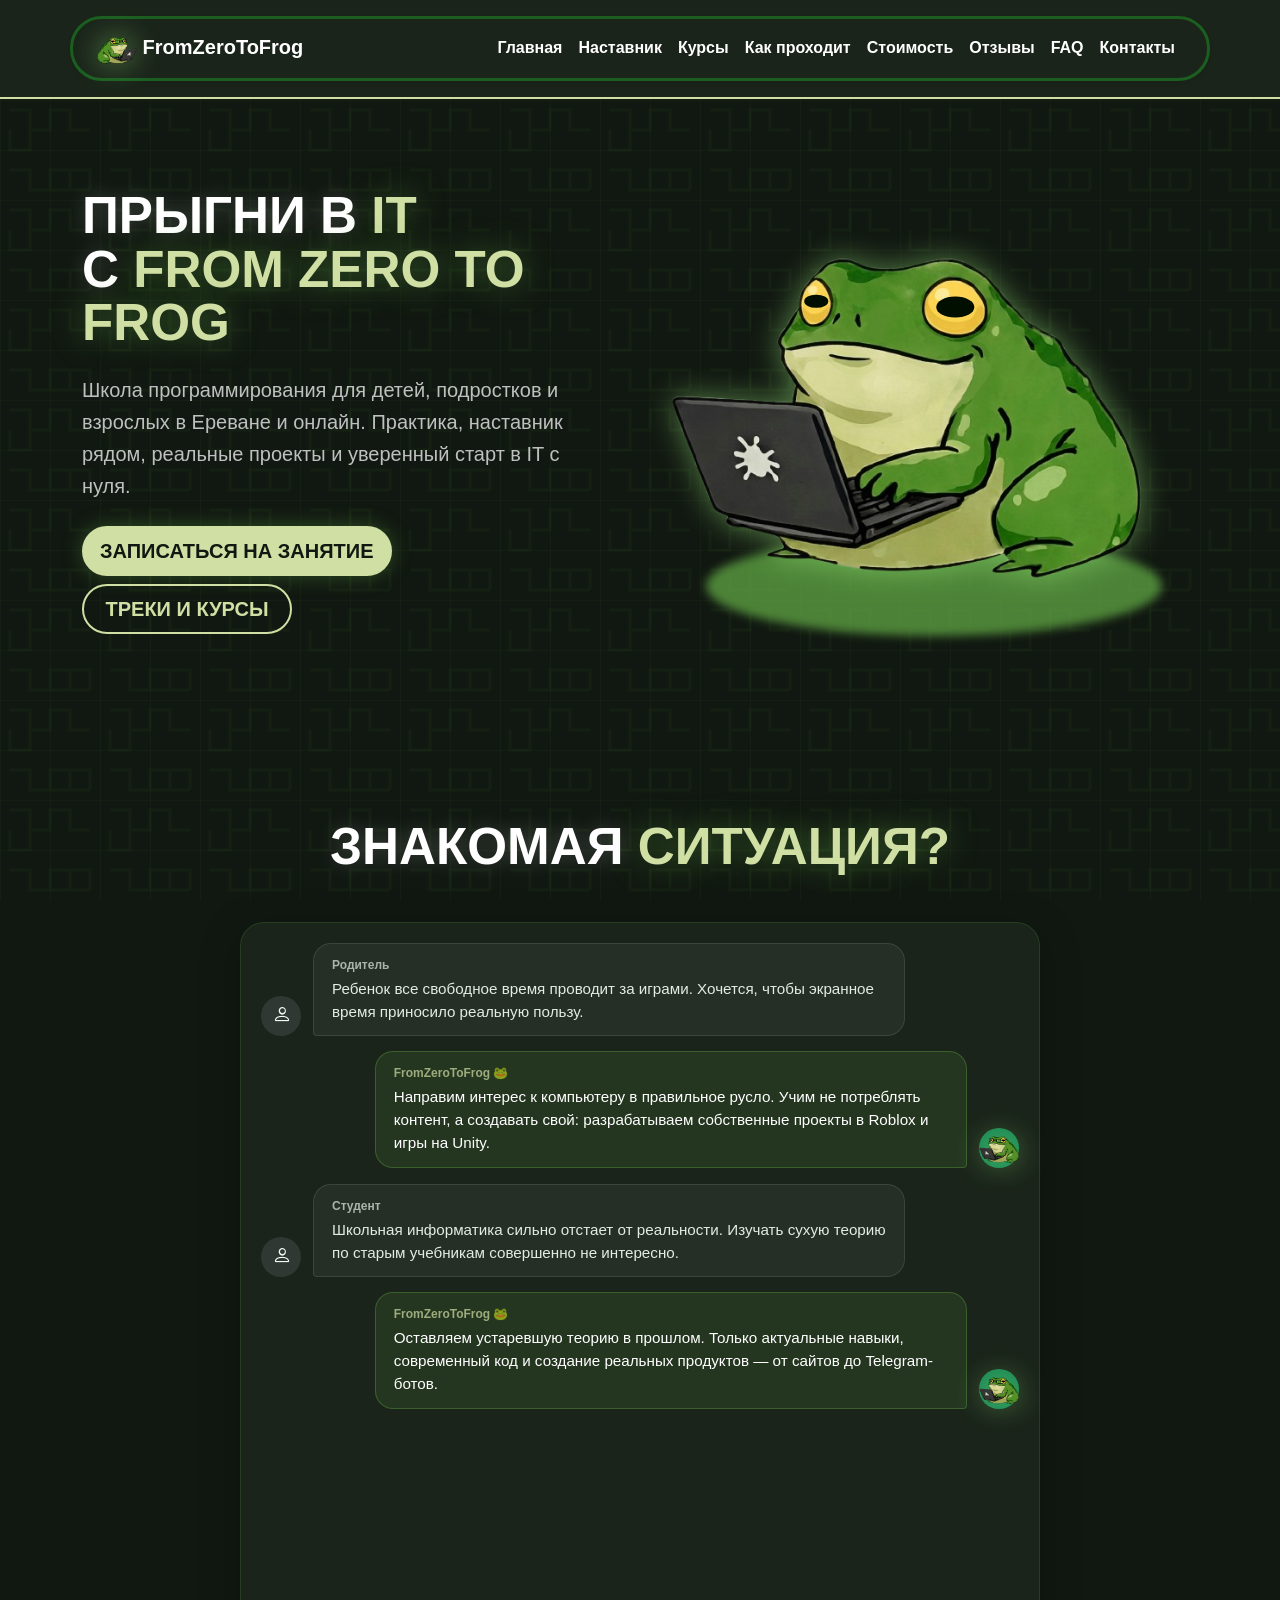
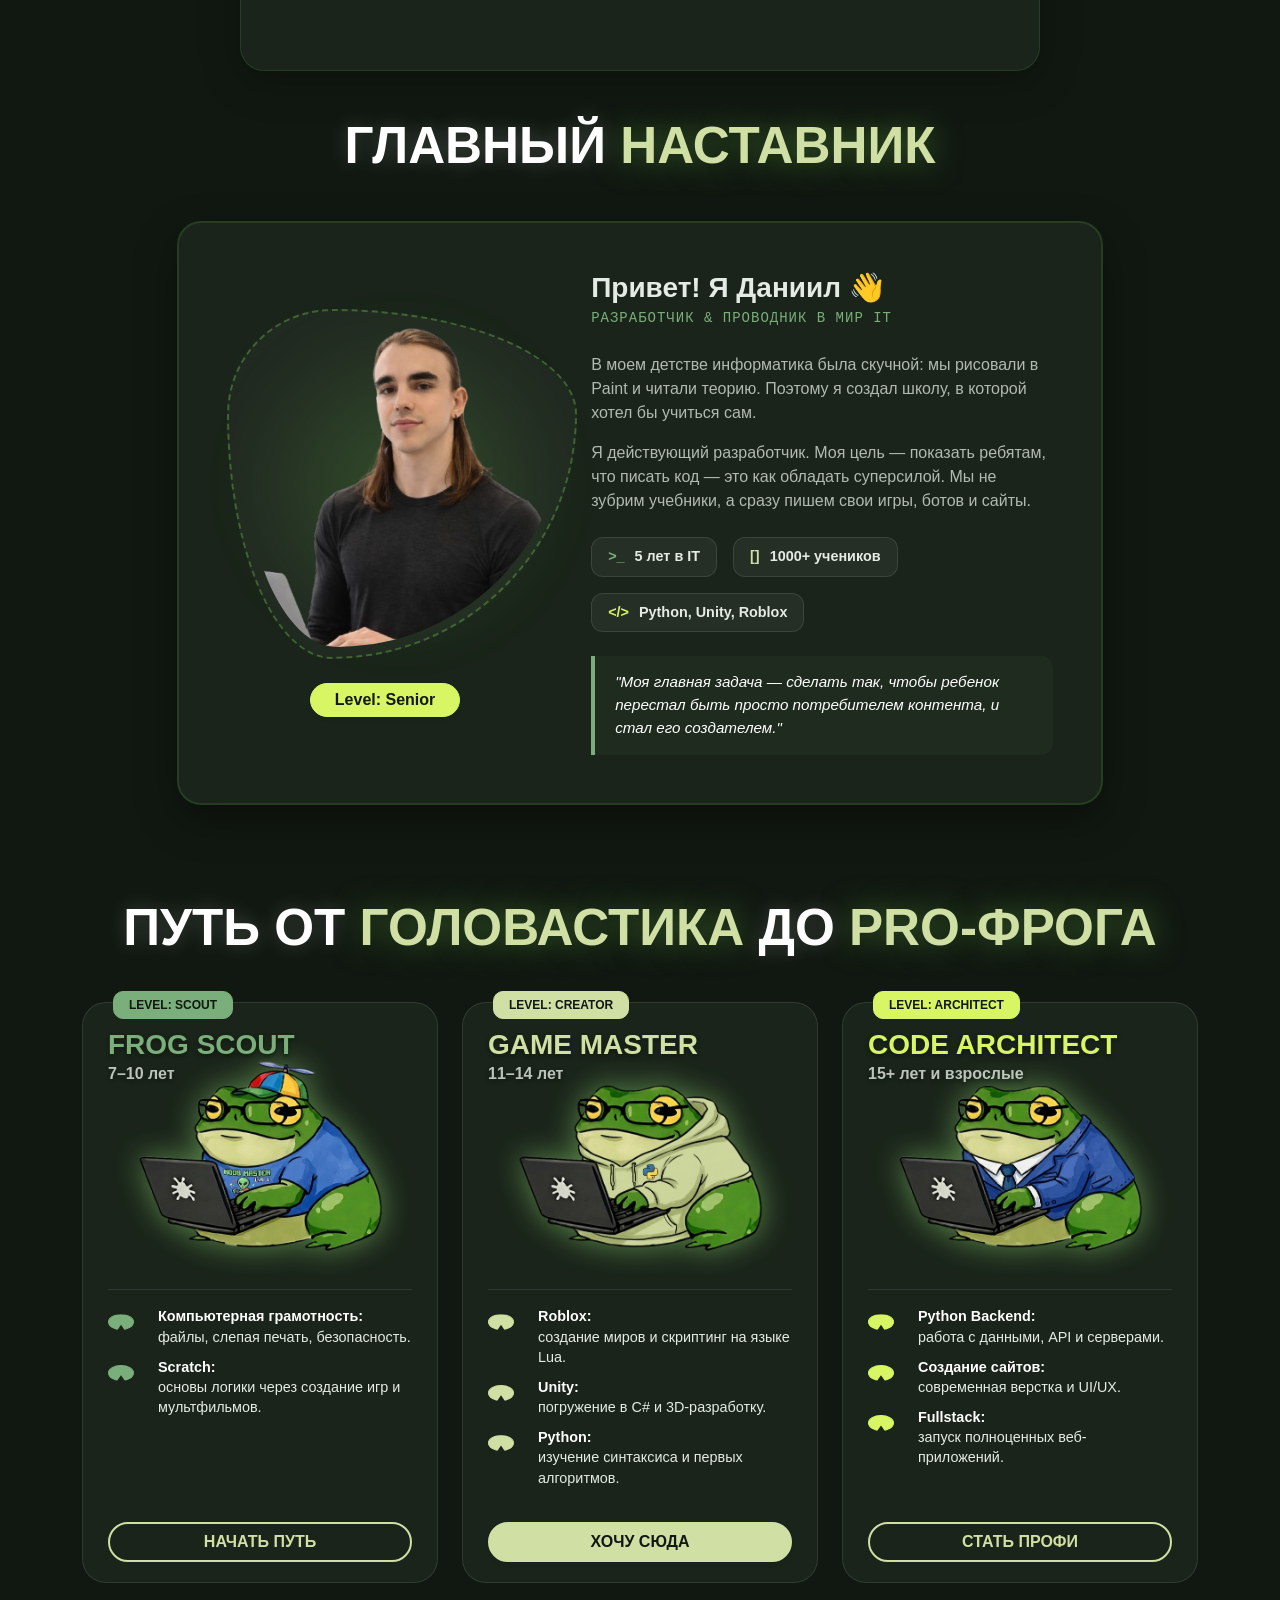
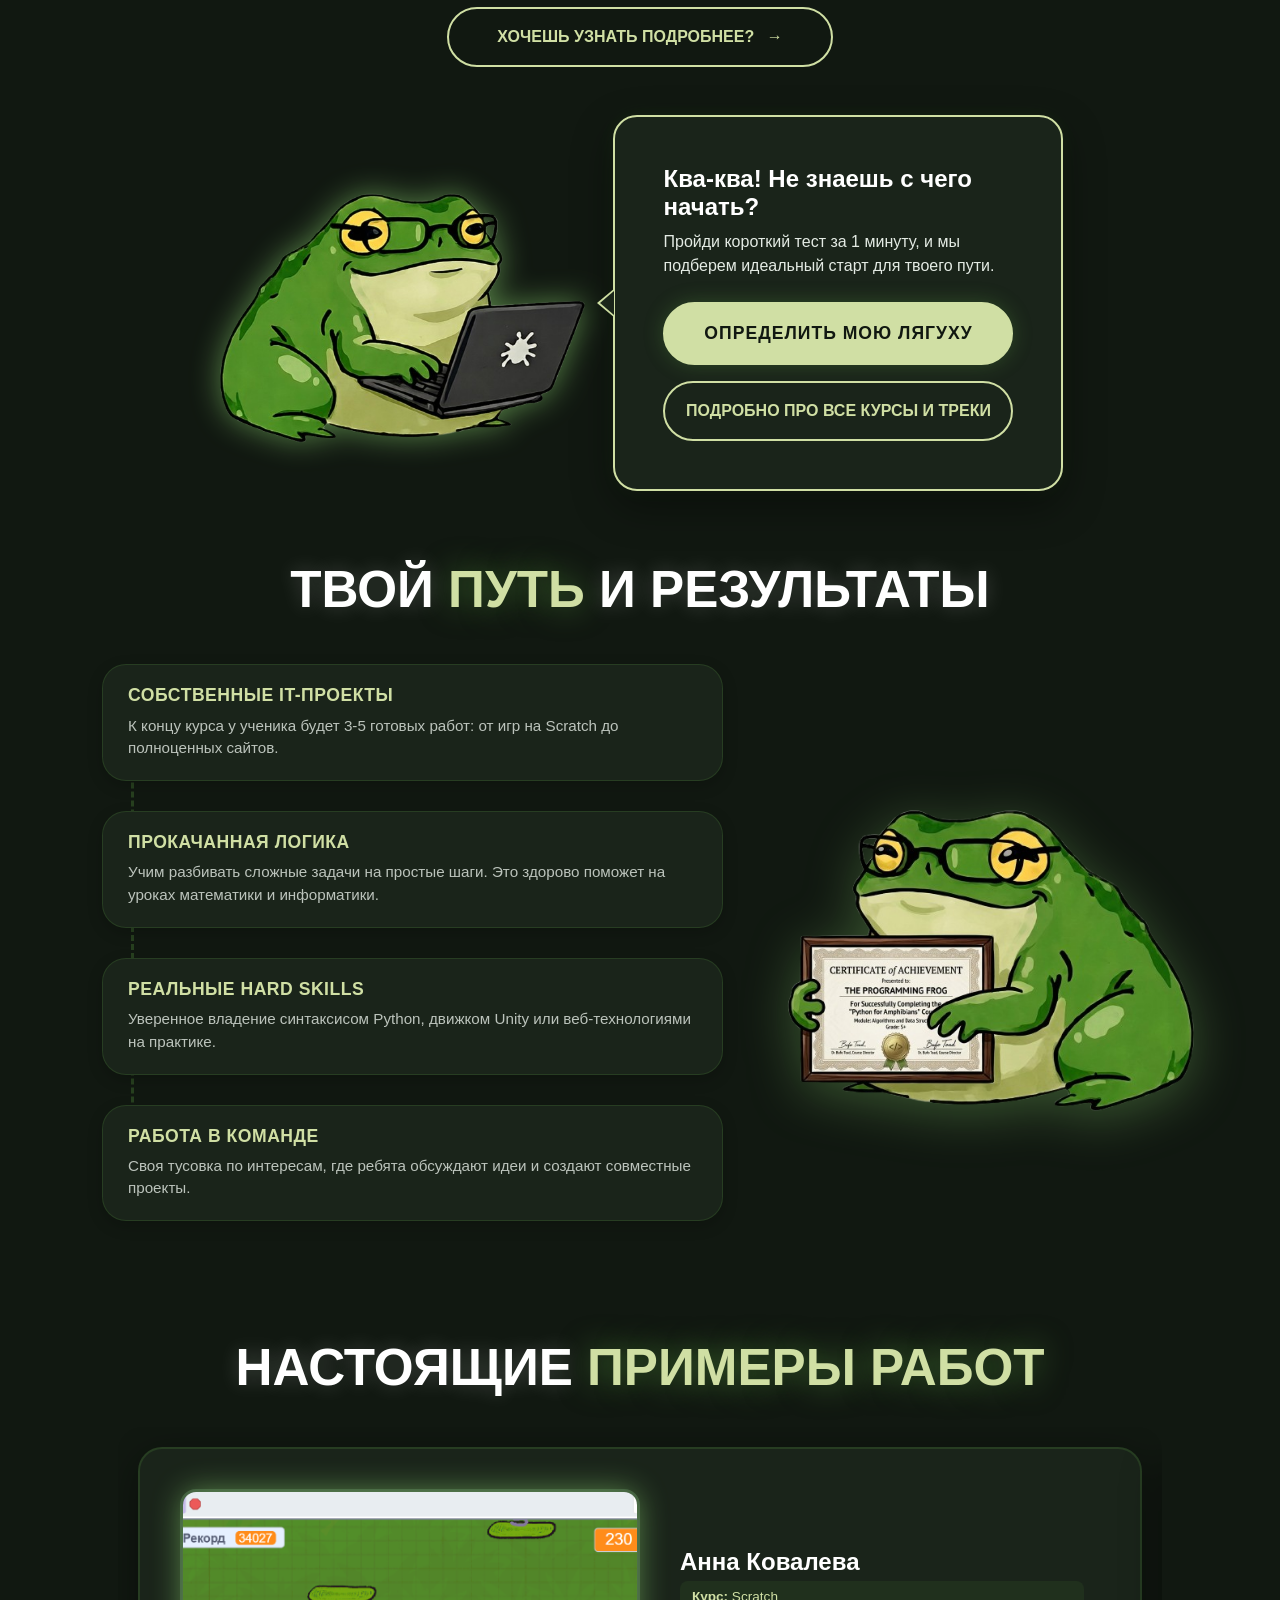
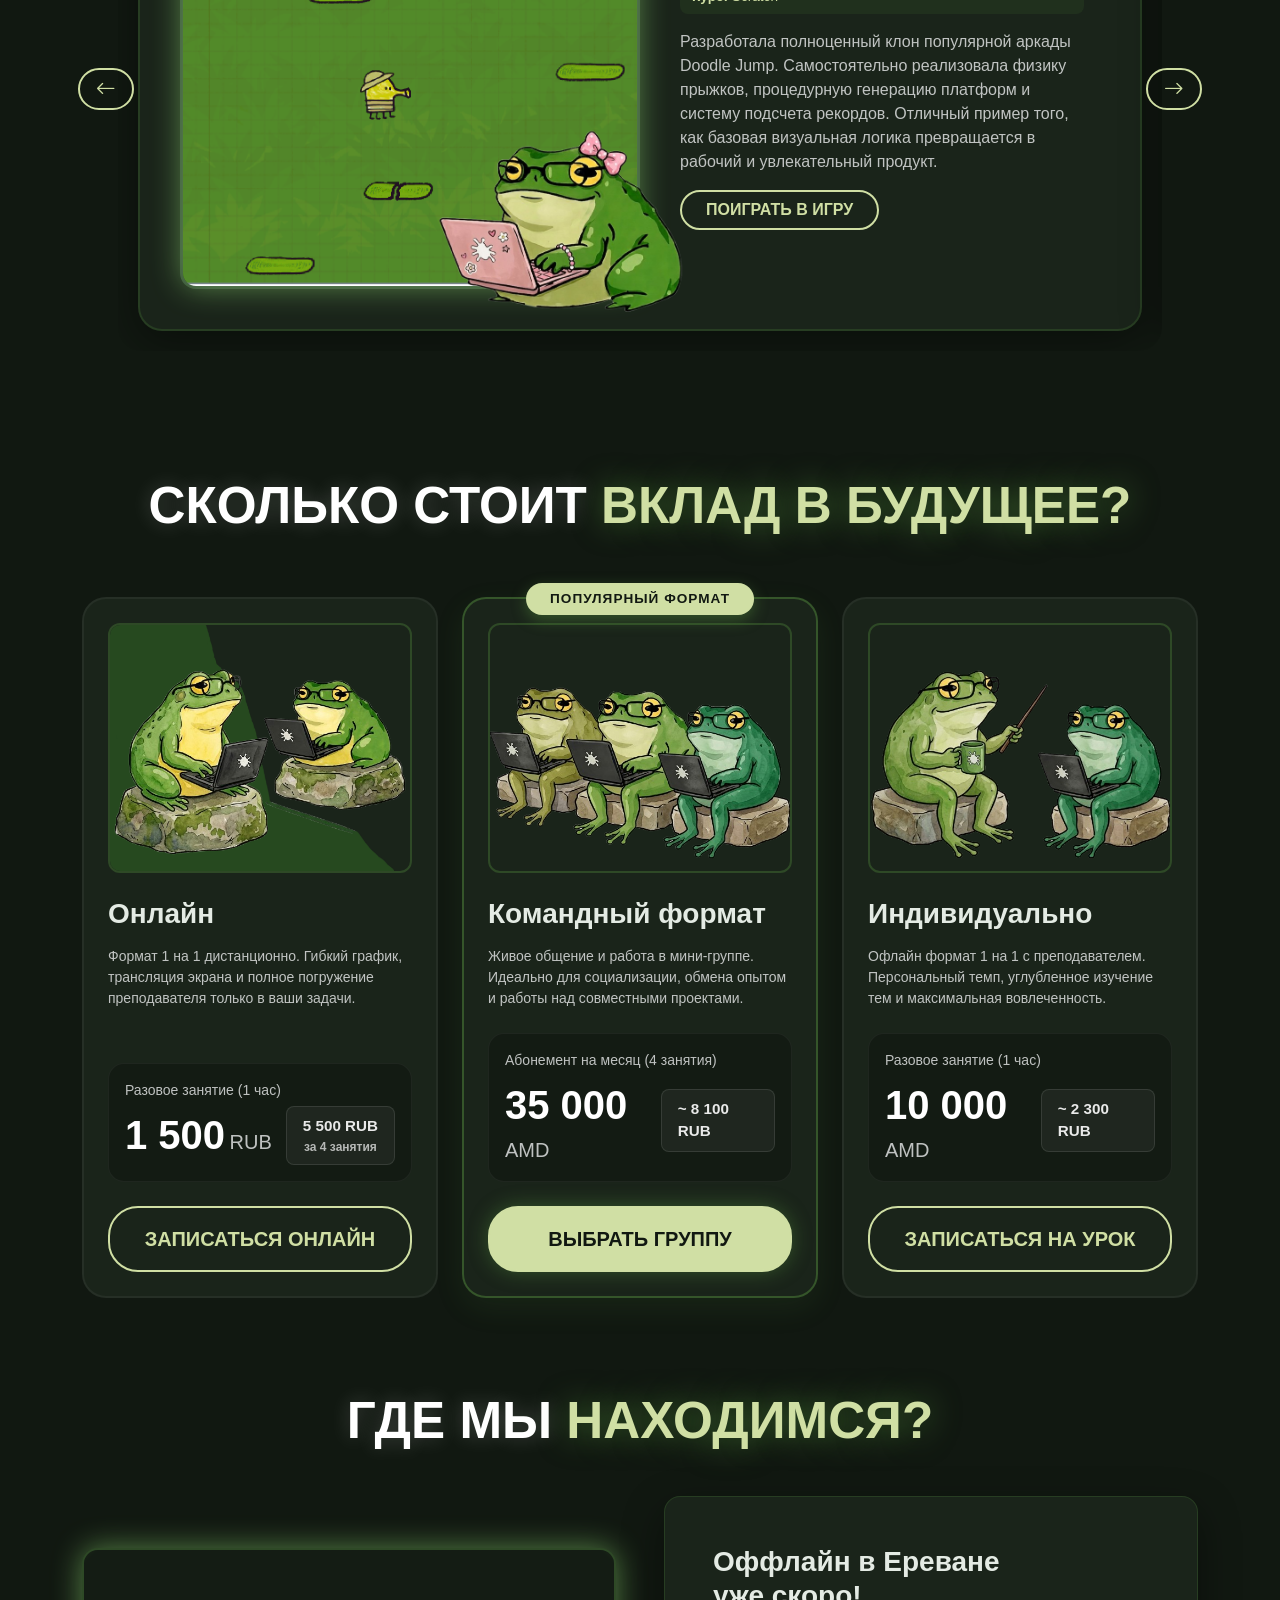
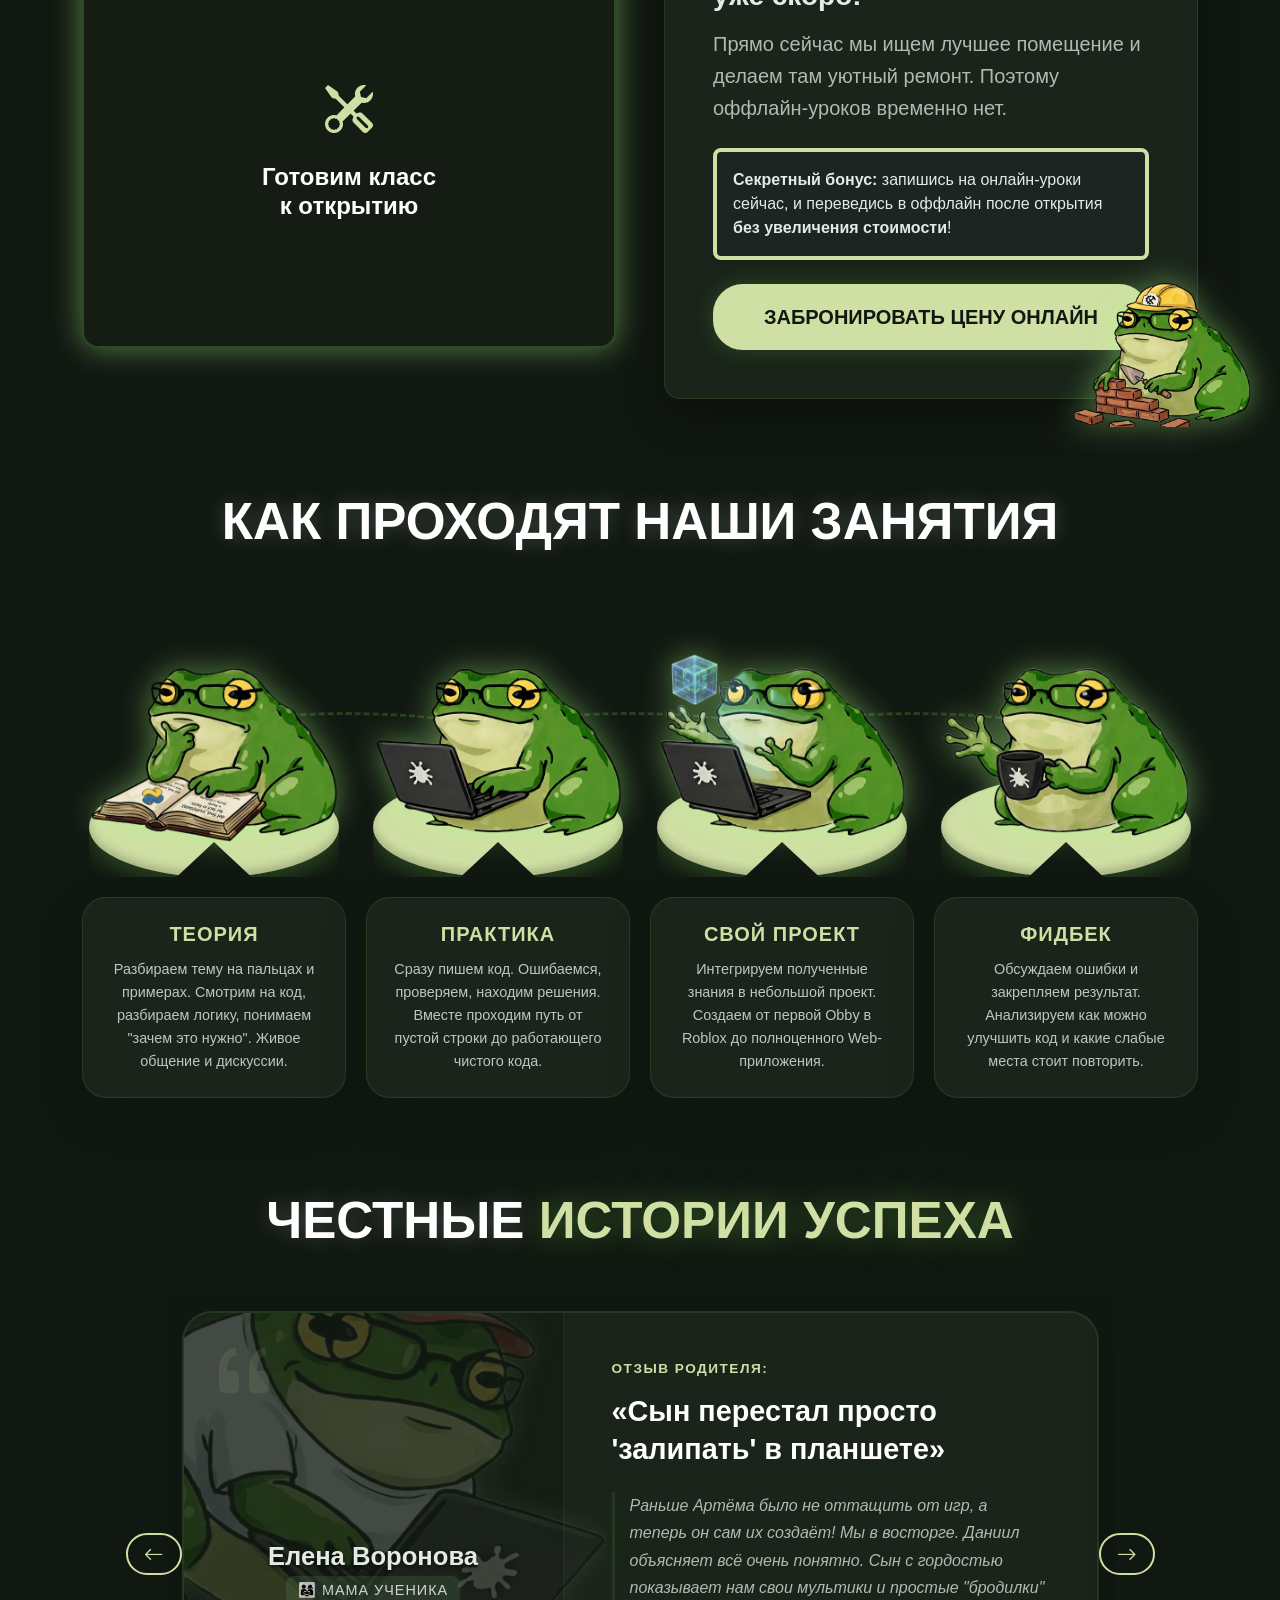
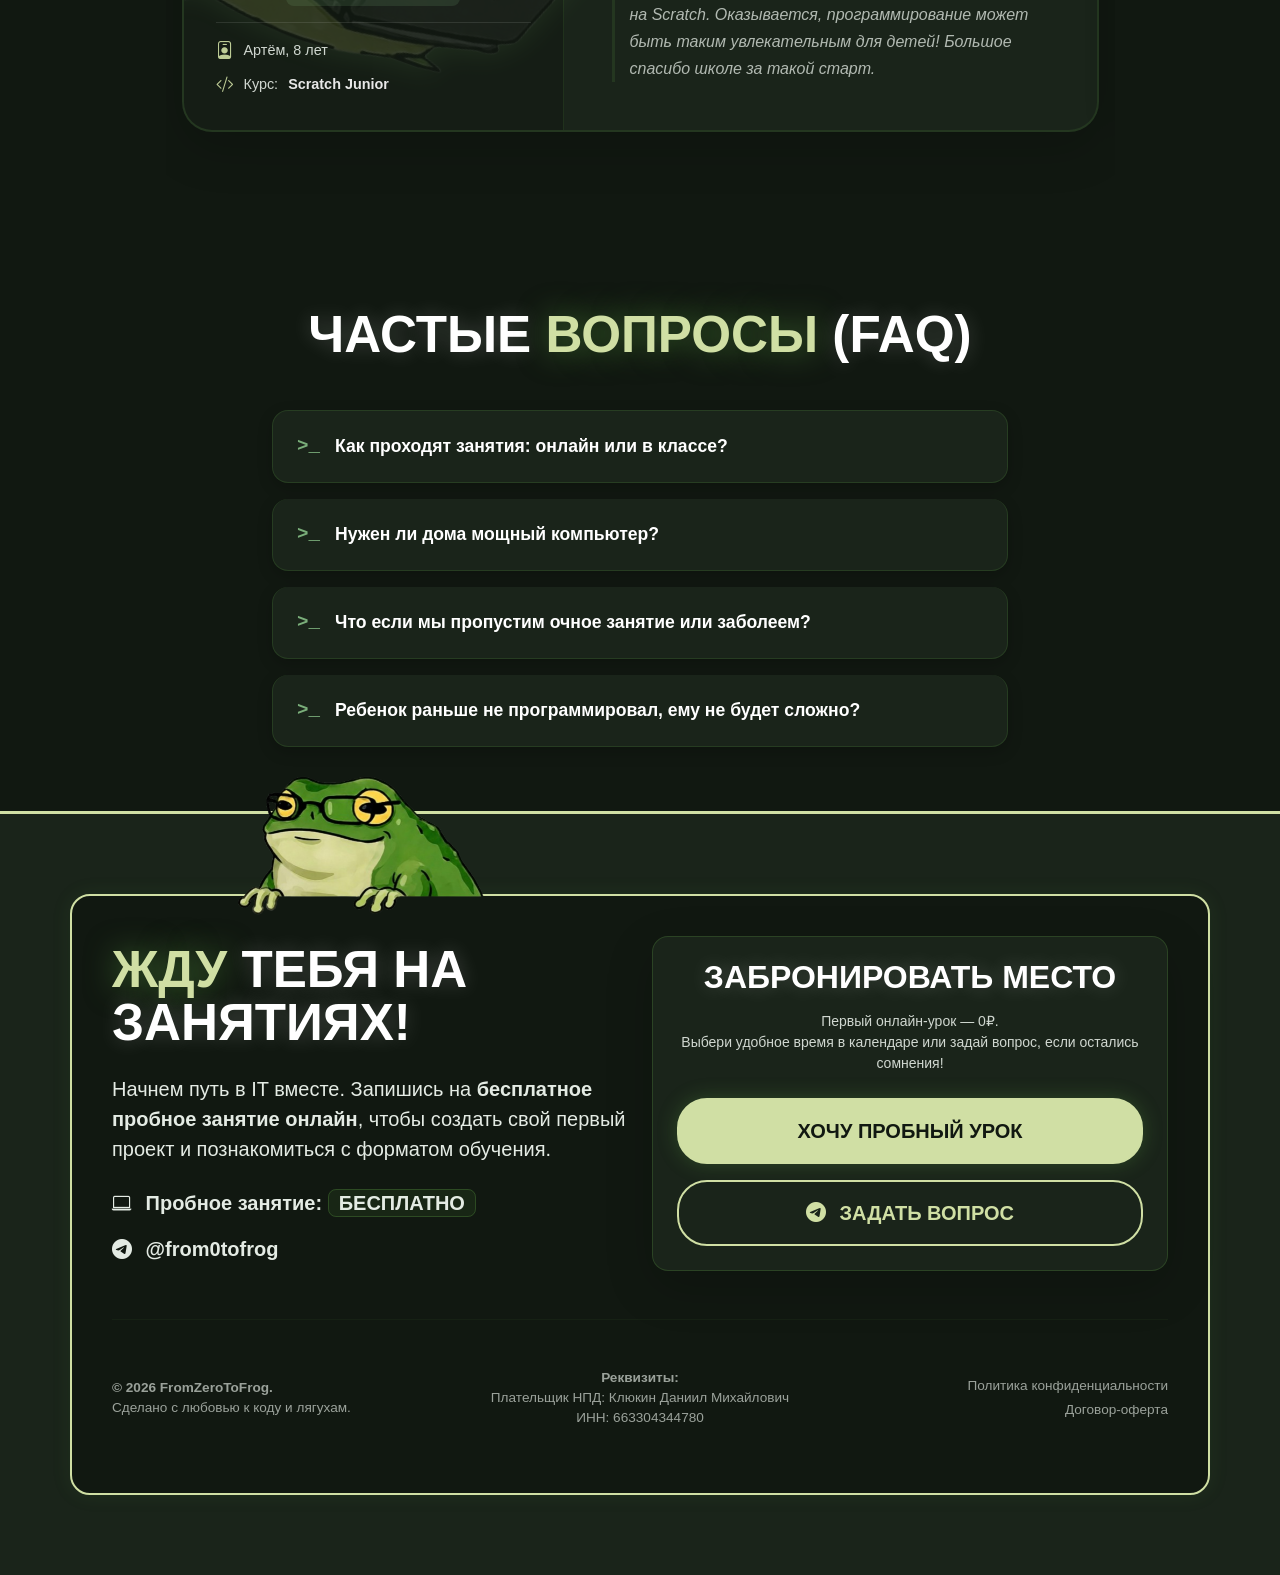
==== commit 99e4c3cd: "Small updates" ====
--- a/index.html
+++ b/index.html
@@ -70,9 +70,9 @@
                         Практика, наставник рядом, реальные проекты и уверенный старт в IT с нуля.
                     </p>
 
-                    <div class="hero-actions d-flex flex-wrap gap-3 justify-content-lg-start justify-content-center">
+                    <div class="hero-actions d-flex flex-wrap gap-2 justify-content-lg-start justify-content-center">
                         <a href="#courses" class="btn btn-frog-main btn-lg">Записаться на занятие</a>
-                        <a href="#workflow" class="btn btn-outline-frog btn-lg">Наш Метод</a>
+                        <a href="courses.html" class="btn btn-outline-frog btn-lg">Треки и курсы</a>
                     </div>
                 </div>
 
@@ -338,7 +338,7 @@
                     <span class="ms-2">→</span>
                 </a>
                 <!-- Декоративный элемент (необязательно, для стиля) -->
-               
+
             </div>
         </div>
 
@@ -361,6 +361,11 @@
                     style="font-size: 1.1rem; border-radius: 50px; text-transform: uppercase; font-weight: 900; letter-spacing: 1px;">
                     Определить мою лягуху
                 </button>
+
+
+                <a href="courses.html" class="btn btn-outline-frog w-100 mt-3 py-3 learn-more-btn">
+                    Подробно про все курсы и треки
+                </a>
 
                 <div class="bubble-tail"></div>
             </div>
@@ -833,7 +838,8 @@
                                             <div class="meta-item-v2"><i class="bi bi-person-badge"></i> Артём, 8 лет
                                             </div>
                                             <div class="meta-item-v2"><i class="bi bi-code-slash"></i> Курс:
-                                                <span>Scratch Junior</span></div>
+                                                <span>Scratch Junior</span>
+                                            </div>
                                         </div>
                                     </div>
                                 </div>
@@ -870,7 +876,8 @@
                                         <div class="student-meta-v2 text-start">
                                             <div class="meta-item-v2"><i class="bi bi-person-badge"></i> 13 лет</div>
                                             <div class="meta-item-v2"><i class="bi bi-code-slash"></i> Курс:
-                                                <span>Roblox & Python</span></div>
+                                                <span>Roblox & Python</span>
+                                            </div>
                                         </div>
                                     </div>
                                 </div>
@@ -907,7 +914,8 @@
                                             <div class="meta-item-v2"><i class="bi bi-person-badge"></i> 16 лет
                                             </div>
                                             <div class="meta-item-v2"><i class="bi bi-code-slash"></i> Курс:
-                                                <span>Python Основы</span></div>
+                                                <span>Python Основы</span>
+                                            </div>
                                         </div>
                                     </div>
                                 </div>
@@ -915,12 +923,16 @@
                                 <div
                                     class="review-content-block text-start p-4 p-md-5 flex-grow-1 d-flex flex-column justify-content-center">
                                     <h5 class="review-subtitle color-middle mb-3">Собственное мнение</h5>
-                                    <h3 class="review-title-text fw-bold mb-4" style="color: var(--text-heading);">«Смог подтянуть оценки в школе - и начал путь к своей мечте»</h3>
+                                    <h3 class="review-title-text fw-bold mb-4" style="color: var(--text-heading);">«Смог
+                                        подтянуть оценки в школе - и начал путь к своей мечте»</h3>
                                     <p class="review-text-v2 text-main opacity-75 fs-6 mb-0">
-                                        Мне нужна была помощь с изучением программирования на Python для школы - а так же я хочу стать стримером и разработчиком.  
-                                        Занятия с Даниилом проходят замечательно, репетитор хорошо и понятно все объясняет. 
-                                        На занятиях подробно проходим все самые важные темы, затем закрепляем интересными задачами и проектами.
-                                        Он  поможет и подскажет если что-то не понятно.
+                                        Мне нужна была помощь с изучением программирования на Python для школы - а так
+                                        же я хочу стать стримером и разработчиком.
+                                        Занятия с Даниилом проходят замечательно, репетитор хорошо и понятно все
+                                        объясняет.
+                                        На занятиях подробно проходим все самые важные темы, затем закрепляем
+                                        интересными задачами и проектами.
+                                        Он поможет и подскажет если что-то не понятно.
                                     </p>
                                 </div>
                             </div>
@@ -943,7 +955,8 @@
                                             <div class="meta-item-v2"><i class="bi bi-person-badge"></i> 16 лет
                                             </div>
                                             <div class="meta-item-v2"><i class="bi bi-code-slash"></i> Курс:
-                                                <span>Python Основы</span></div>
+                                                <span>Python Основы</span>
+                                            </div>
                                         </div>
                                     </div>
                                 </div>
@@ -951,14 +964,15 @@
                                 <div
                                     class="review-content-block text-start p-4 p-md-5 flex-grow-1 d-flex flex-column justify-content-center">
                                     <h5 class="review-subtitle color-middle mb-3">Собственное мнение</h5>
-                                    <h3 class="review-title-text fw-bold mb-4" style="color: var(--text-heading);">«Занятия полезные и интересные!»</h3>
+                                    <h3 class="review-title-text fw-bold mb-4" style="color: var(--text-heading);">
+                                        «Занятия полезные и интересные!»</h3>
                                     <p class="review-text-v2 text-main opacity-75 fs-6 mb-0">
-                                       Я с Даней занимаюсь уже несколько месяцев. Мне очень нравится.  
-                                       Даня терпелив, объясняет сложные вещи простым языком. 
-                                       На каждом занятии проходим новый материал и закрепляем старый.  
-                                       На занятиях есть и теория и практика, что очень классно. 
-                                       Даня коммуникабельный, ответственный, спокойный, весёлый. 
-                                       Профессионал своего дела, рекомендую!
+                                        Я с Даней занимаюсь уже несколько месяцев. Мне очень нравится.
+                                        Даня терпелив, объясняет сложные вещи простым языком.
+                                        На каждом занятии проходим новый материал и закрепляем старый.
+                                        На занятиях есть и теория и практика, что очень классно.
+                                        Даня коммуникабельный, ответственный, спокойный, весёлый.
+                                        Профессионал своего дела, рекомендую!
                                     </p>
                                 </div>
                             </div>
@@ -978,10 +992,12 @@
                                         <p class="author-label-v2 mb-3">👨‍👩‍👧 Папа ученика</p>
 
                                         <div class="student-meta-v2 text-start">
-                                            <div class="meta-item-v2"><i class="bi bi-person-badge"></i> Мирослав, 12 лет
+                                            <div class="meta-item-v2"><i class="bi bi-person-badge"></i> Мирослав, 12
+                                                лет
                                             </div>
                                             <div class="meta-item-v2"><i class="bi bi-code-slash"></i> Курс:
-                                                <span>Python основы</span></div>
+                                                <span>Python основы</span>
+                                            </div>
                                         </div>
                                     </div>
                                 </div>
@@ -989,9 +1005,10 @@
                                 <div
                                     class="review-content-block text-start p-4 p-md-5 flex-grow-1 d-flex flex-column justify-content-center">
                                     <h5 class="review-subtitle color-middle mb-3">Отзыв родителя:</h5>
-                                    <h3 class="review-title-text fw-bold mb-4" style="color: var(--text-heading);">«Искал сыну репетитора, очень доволен выбором»</h3>
+                                    <h3 class="review-title-text fw-bold mb-4" style="color: var(--text-heading);">
+                                        «Искал сыну репетитора, очень доволен выбором»</h3>
                                     <p class="review-text-v2 text-main opacity-75 fs-6 mb-0">
-                                        Сын хотел обучатся Python, нашел Даниила по интернету по отзывам, 
+                                        Сын хотел обучатся Python, нашел Даниила по интернету по отзывам,
                                         мастер своего дела. Хорошая подача материала сын увлечен, все нравится!!!
                                     </p>
                                 </div>
@@ -1015,7 +1032,8 @@
                                             <div class="meta-item-v2"><i class="bi bi-person-badge"></i> Лиза, 12 лет
                                             </div>
                                             <div class="meta-item-v2"><i class="bi bi-code-slash"></i> Курс:
-                                                <span>Python основы</span></div>
+                                                <span>Python основы</span>
+                                            </div>
                                         </div>
                                     </div>
                                 </div>
@@ -1023,12 +1041,14 @@
                                 <div
                                     class="review-content-block text-start p-4 p-md-5 flex-grow-1 d-flex flex-column justify-content-center">
                                     <h5 class="review-subtitle color-middle mb-3">Отзыв родителя:</h5>
-                                    <h3 class="review-title-text fw-bold mb-4" style="color: var(--text-heading);">«Занятия помогли дочери в школе»</h3>
+                                    <h3 class="review-title-text fw-bold mb-4" style="color: var(--text-heading);">
+                                        «Занятия помогли дочери в школе»</h3>
                                     <p class="review-text-v2 text-main opacity-75 fs-6 mb-0">
-                                        Дочь занималась с Даниилом, изучали python с нуля. 
-                                        Преподаватель быстро нашел подход к подростку, доступно дал материал. 
-                                        Уроки проходят четко, по делу, с большим количеством практики. Дочь довольна, неуверенность
-                                         на занятиях в школе пропала.
+                                        Дочь занималась с Даниилом, изучали python с нуля.
+                                        Преподаватель быстро нашел подход к подростку, доступно дал материал.
+                                        Уроки проходят четко, по делу, с большим количеством практики. Дочь довольна,
+                                        неуверенность
+                                        на занятиях в школе пропала.
                                     </p>
                                 </div>
                             </div>
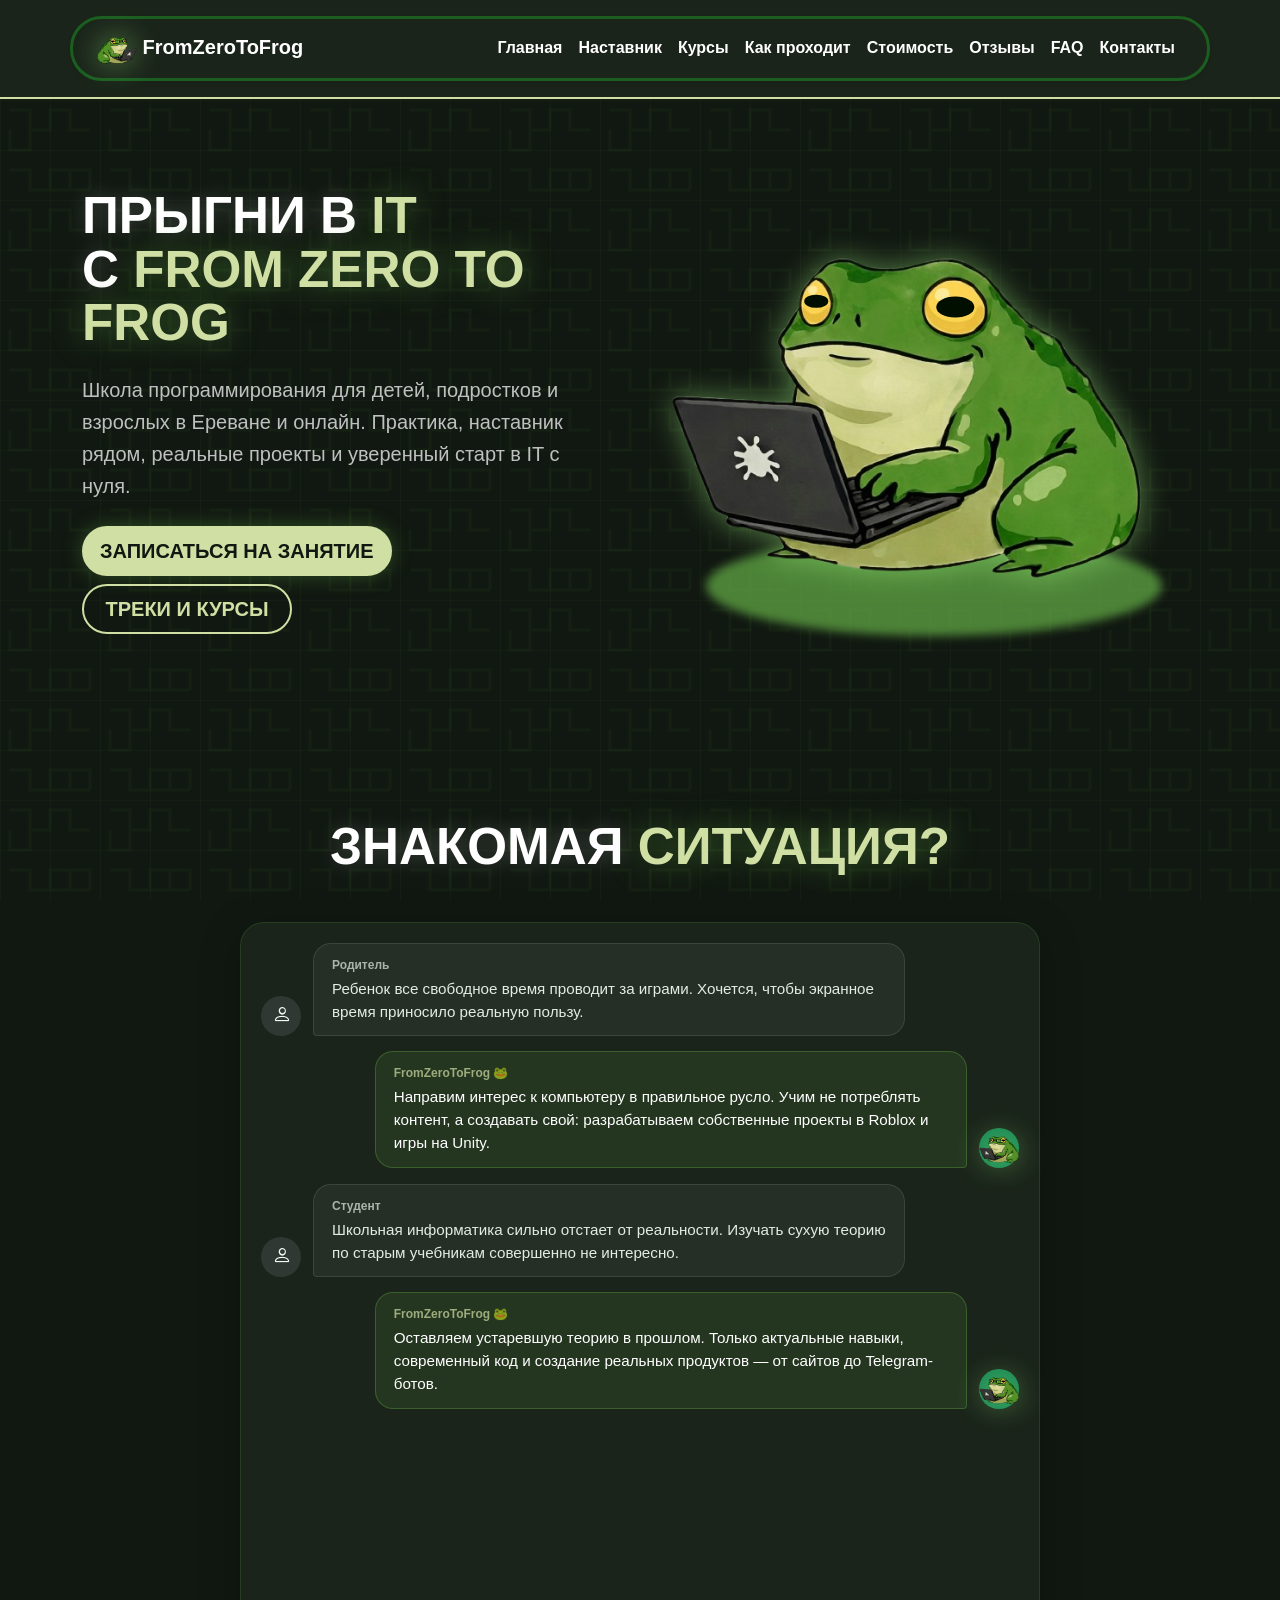
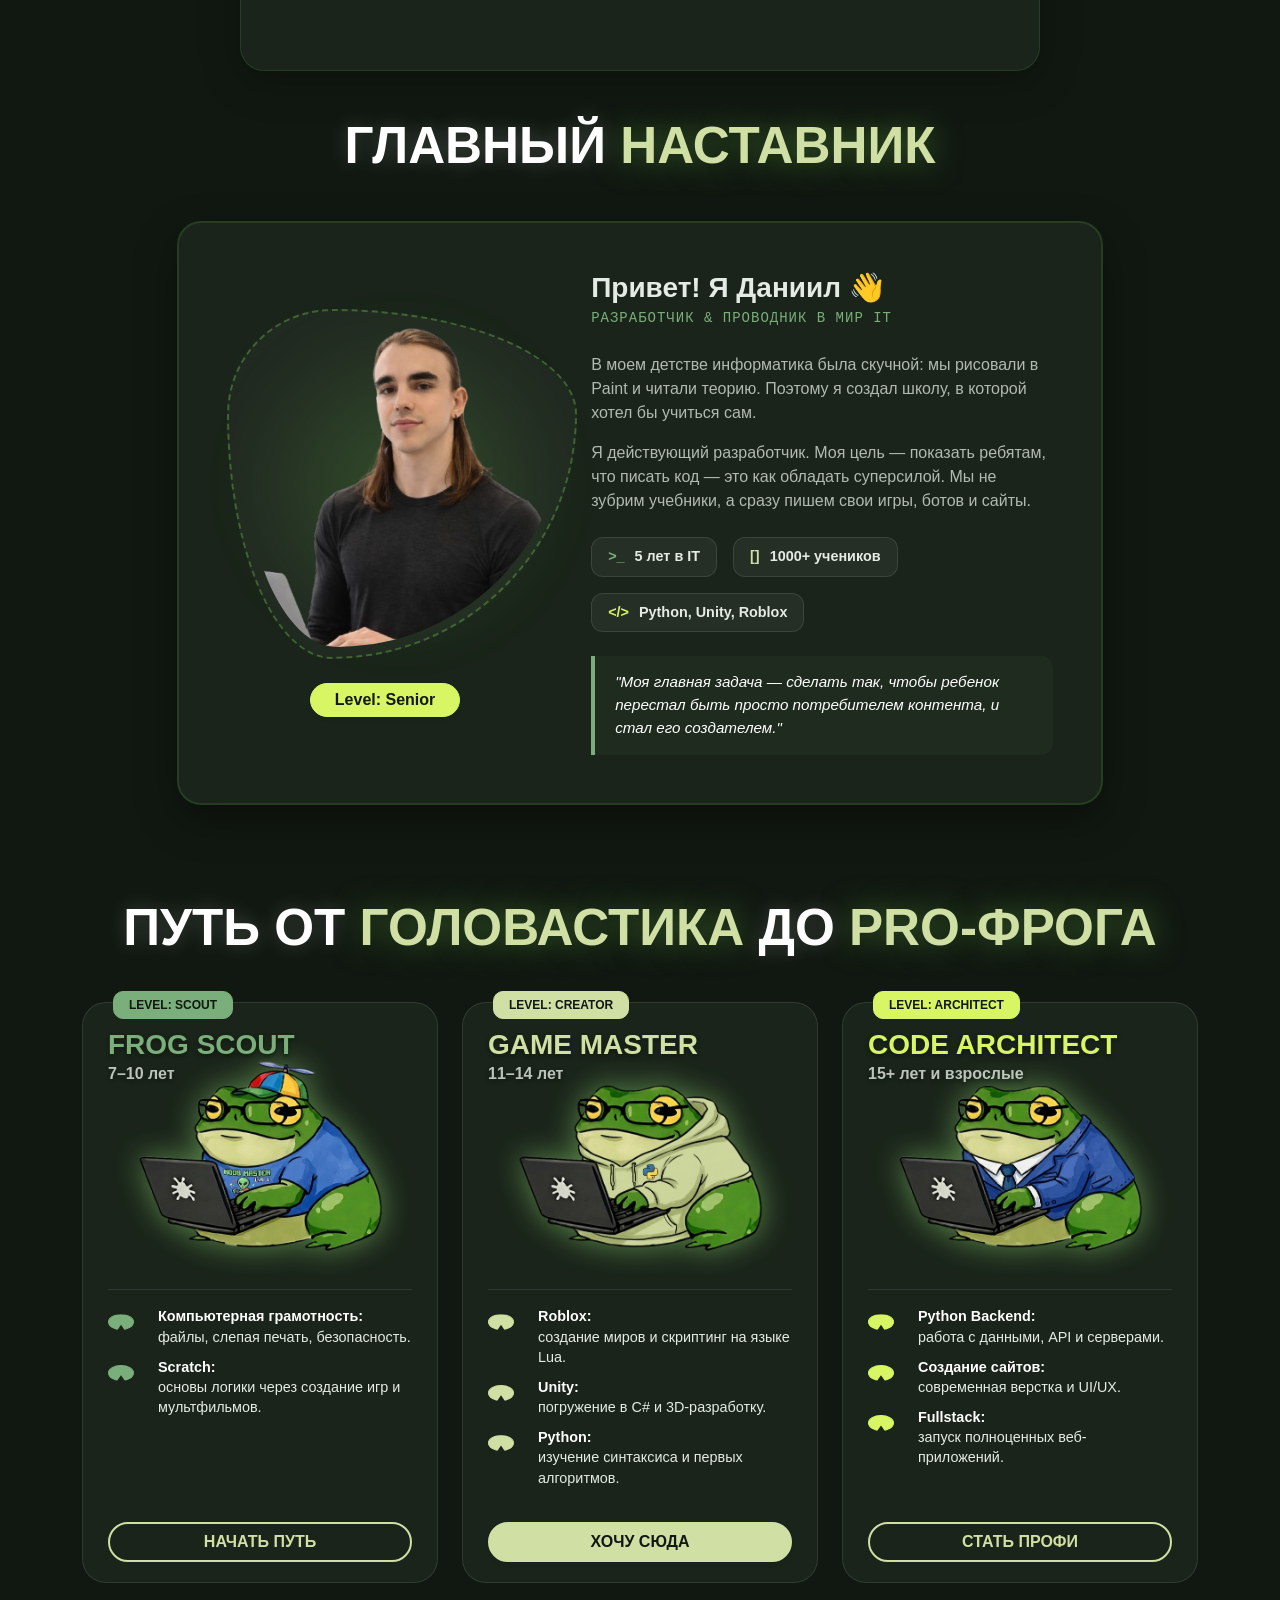
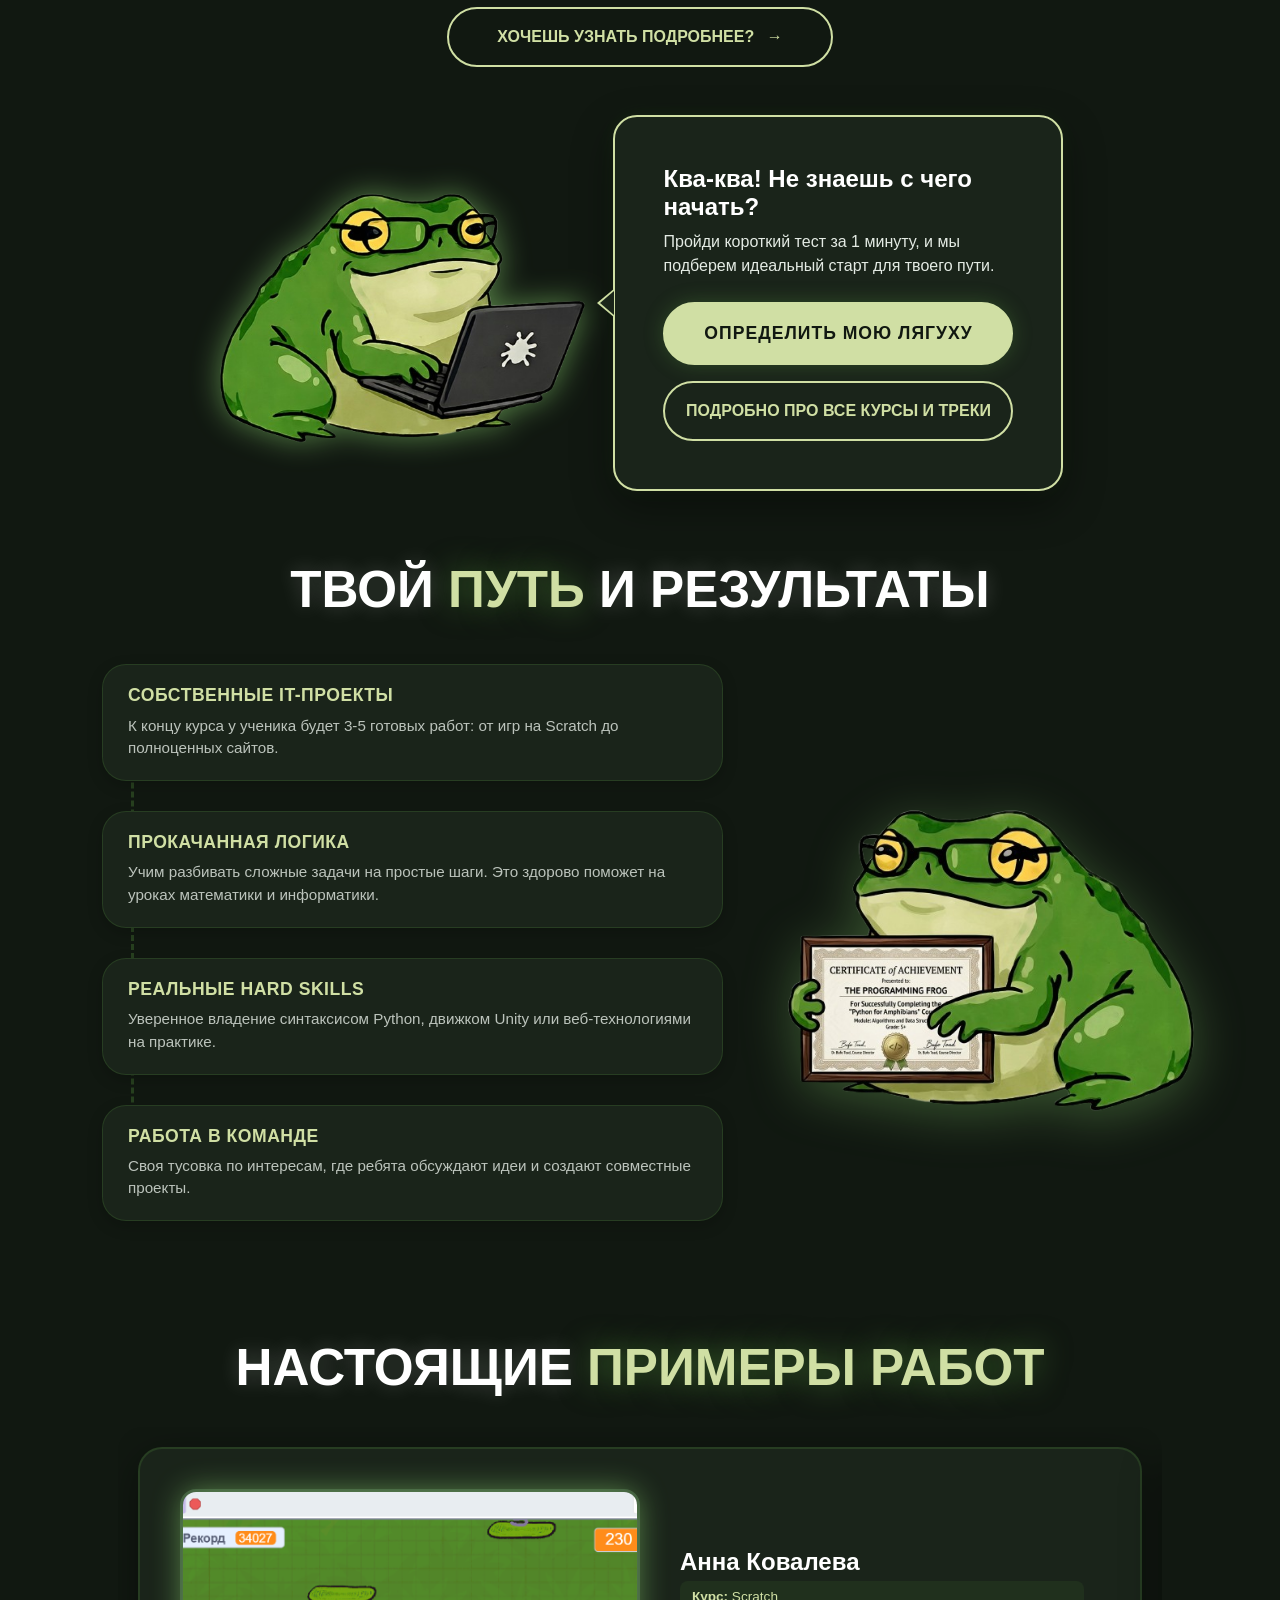
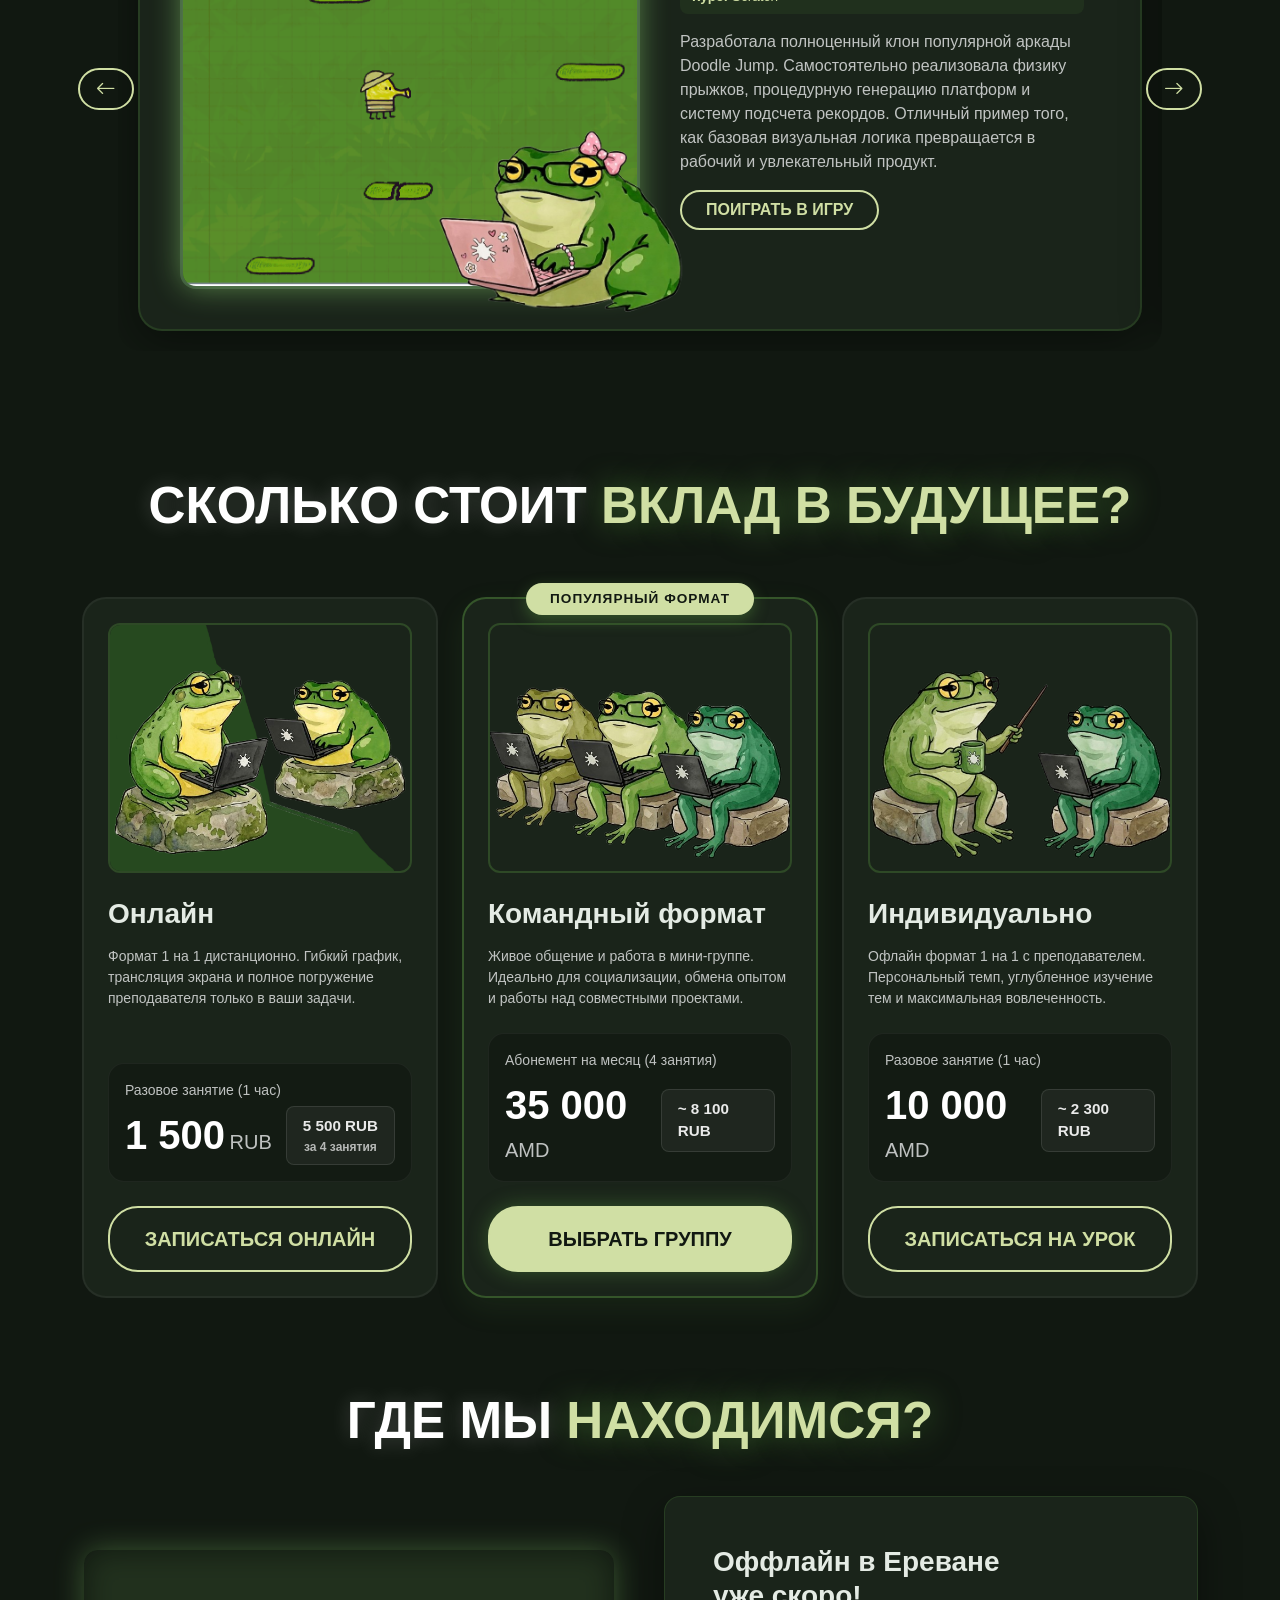
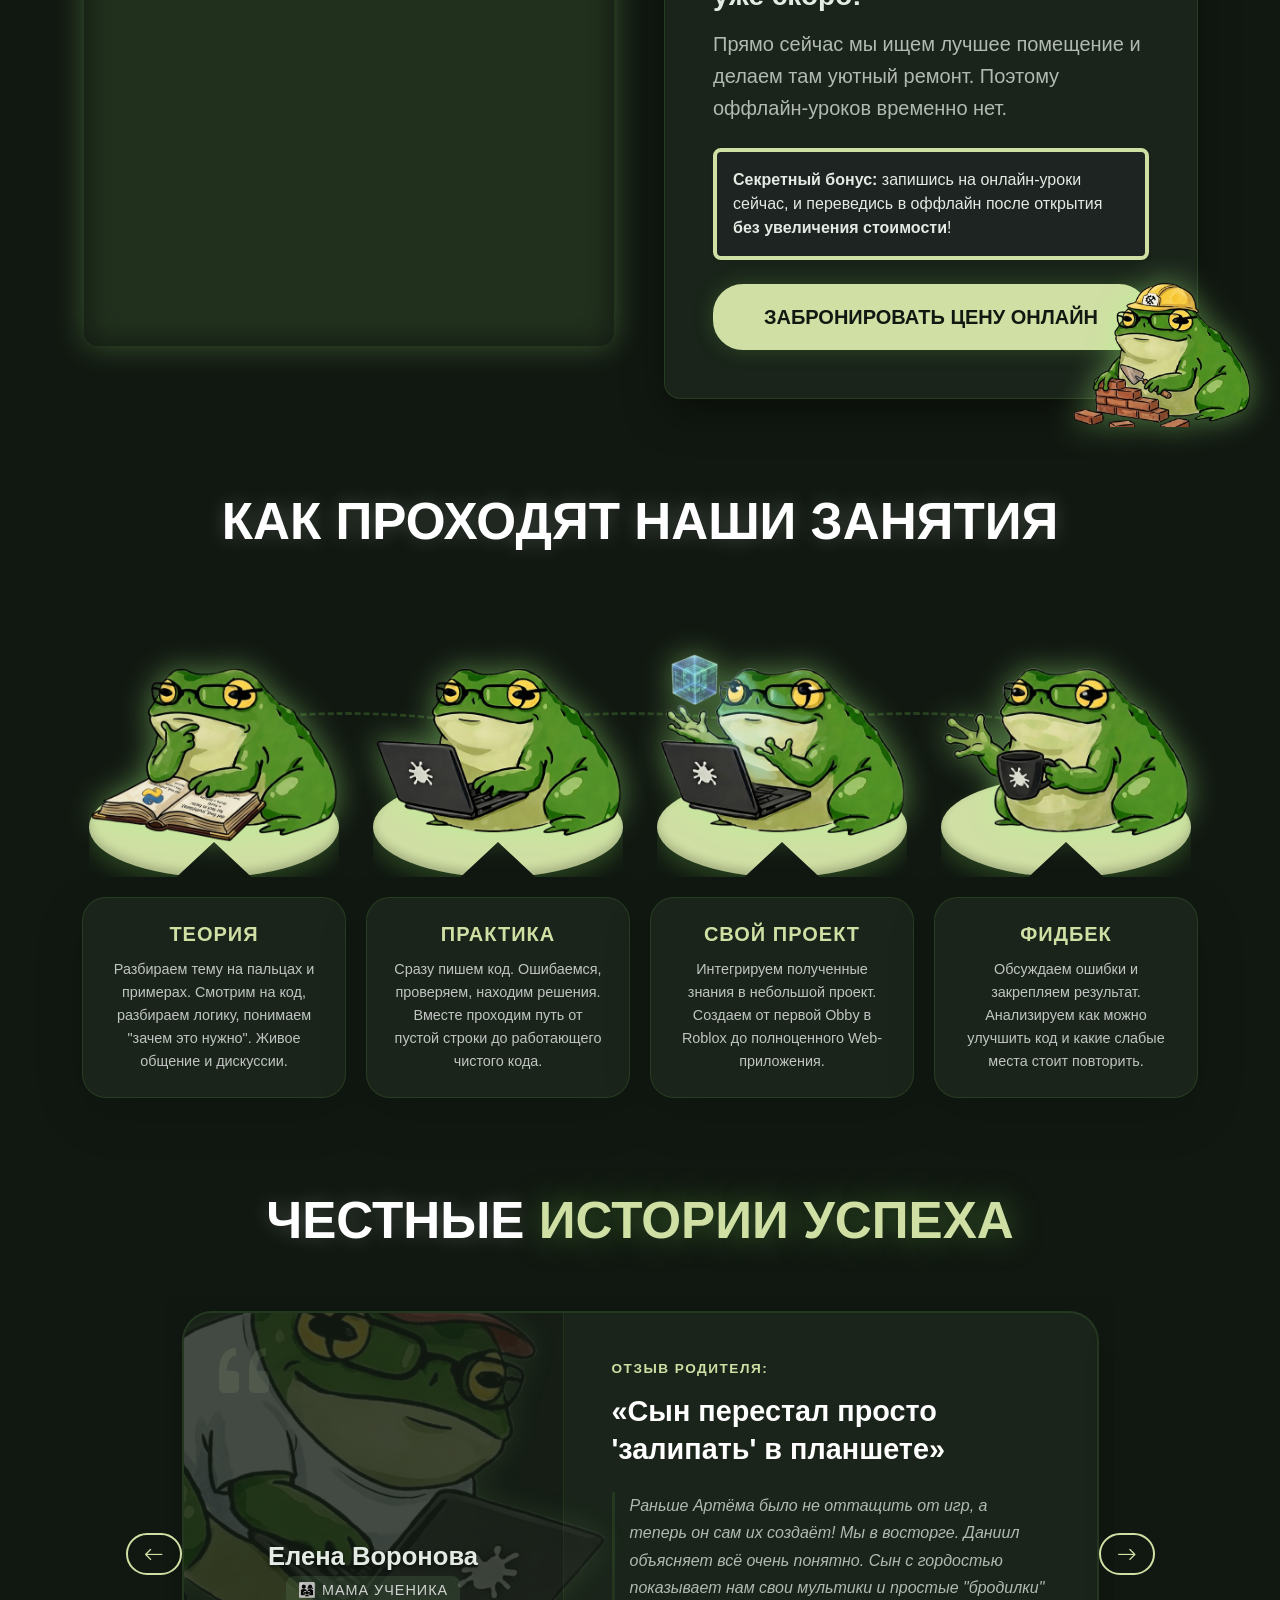
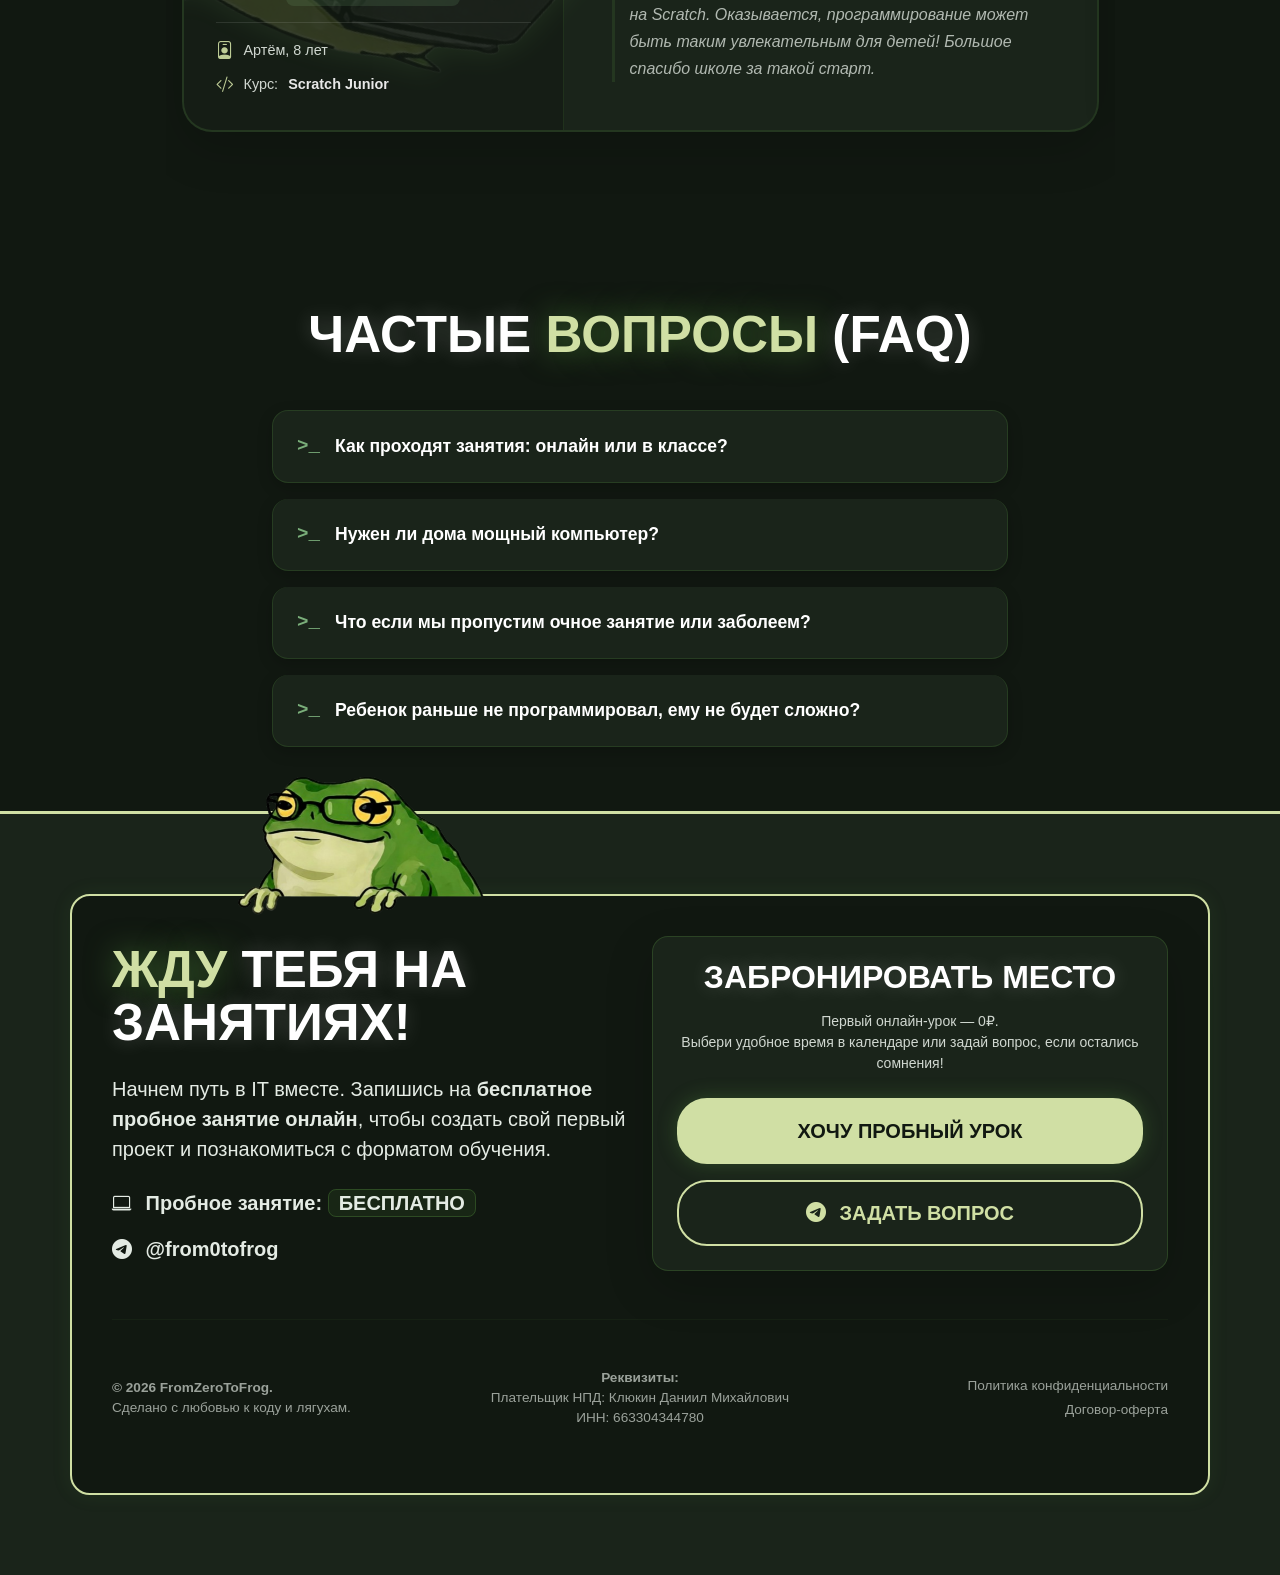
==== commit dacb29ff: "SmallUpdate" ====
--- a/index.html
+++ b/index.html
@@ -952,7 +952,7 @@
                                         <p class="author-label-v2 mb-3">🧑‍💻 Ученица</p>
 
                                         <div class="student-meta-v2 text-start">
-                                            <div class="meta-item-v2"><i class="bi bi-person-badge"></i> 16 лет
+                                            <div class="meta-item-v2"><i class="bi bi-person-badge"></i> 12 лет
                                             </div>
                                             <div class="meta-item-v2"><i class="bi bi-code-slash"></i> Курс:
                                                 <span>Python Основы</span>
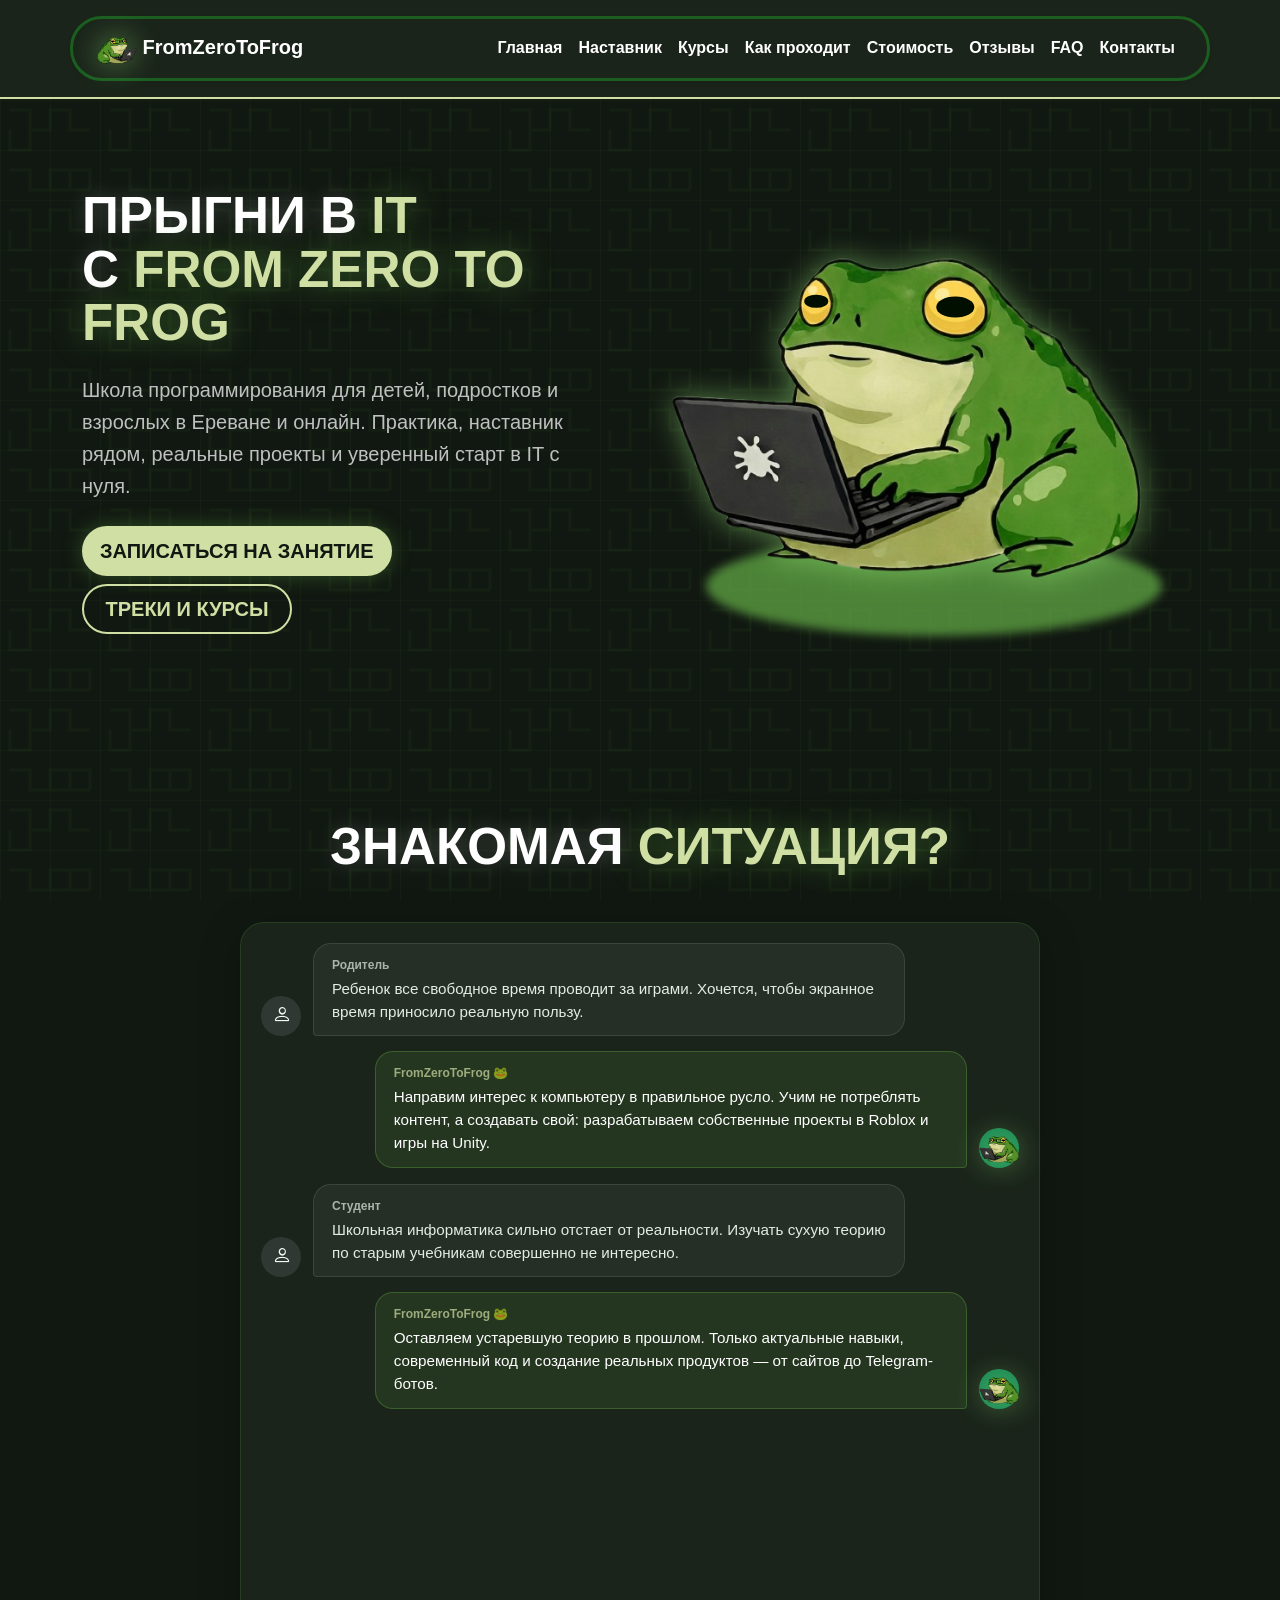
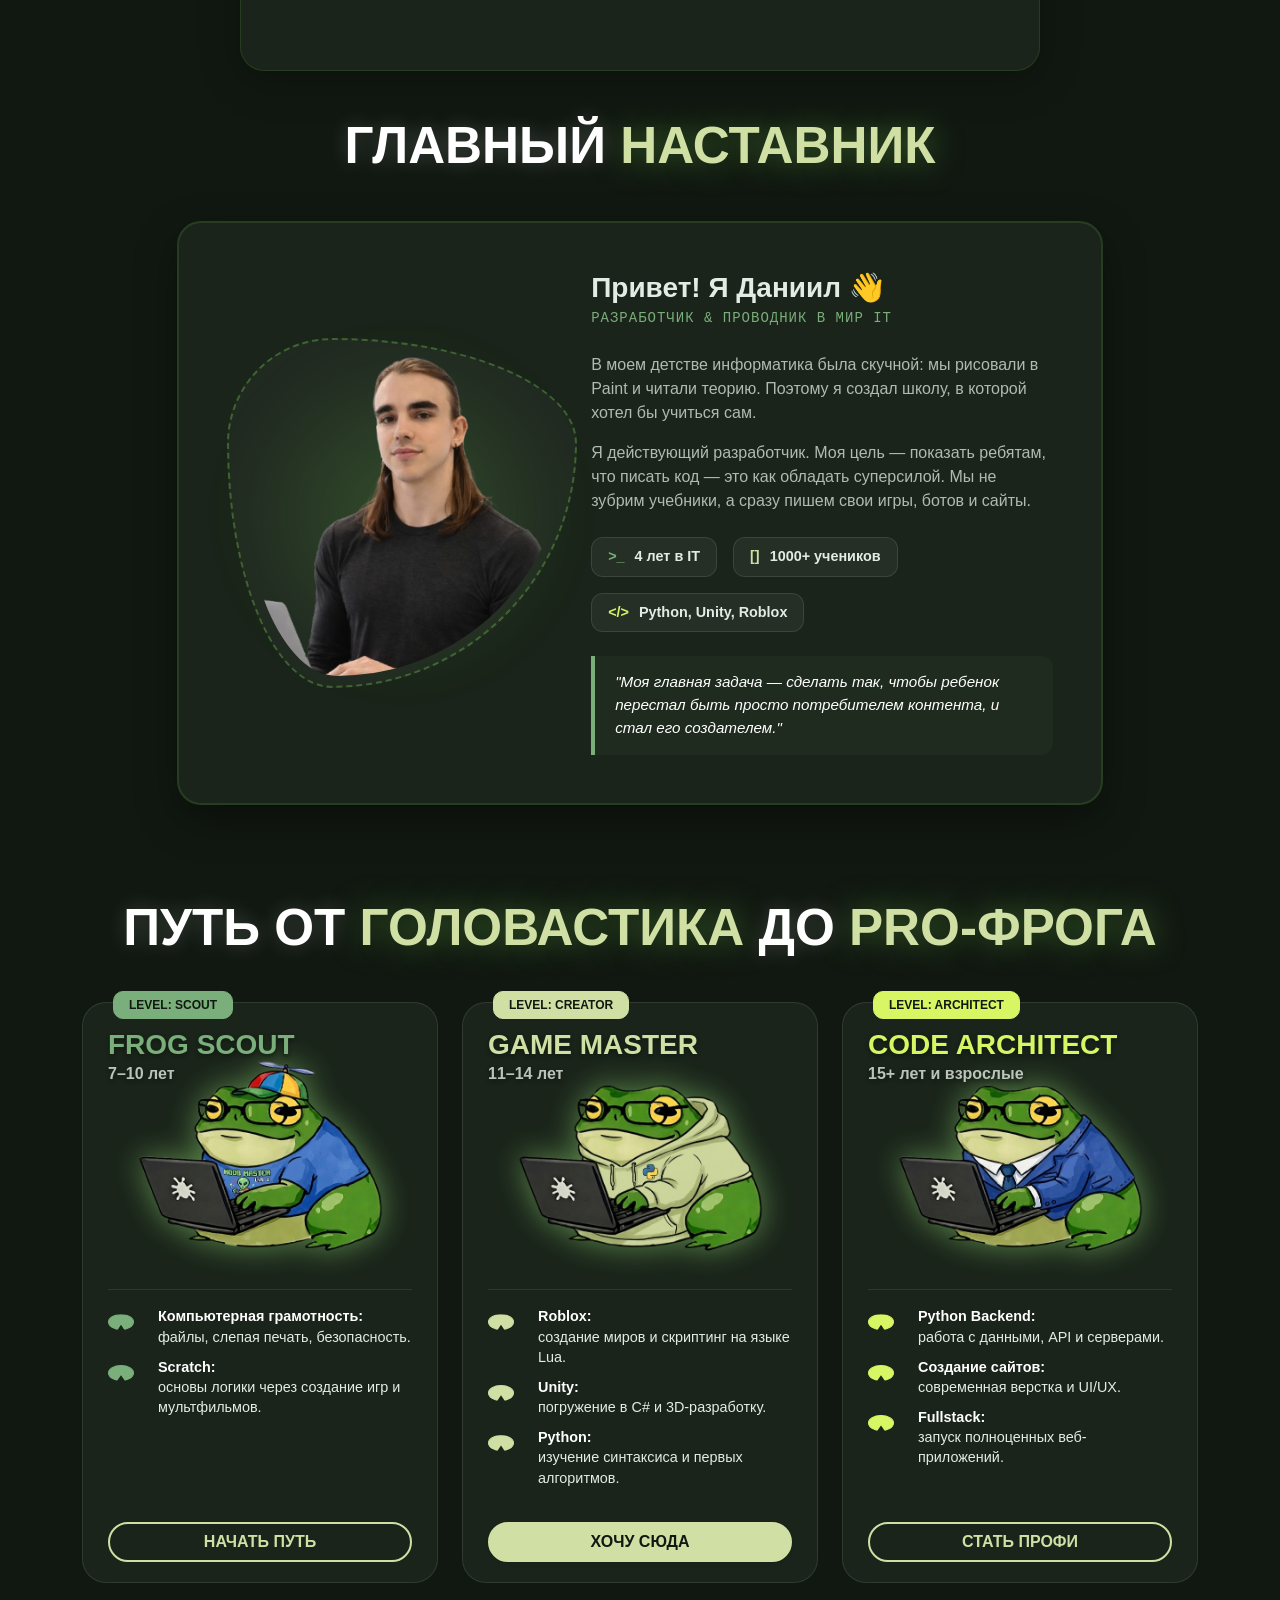
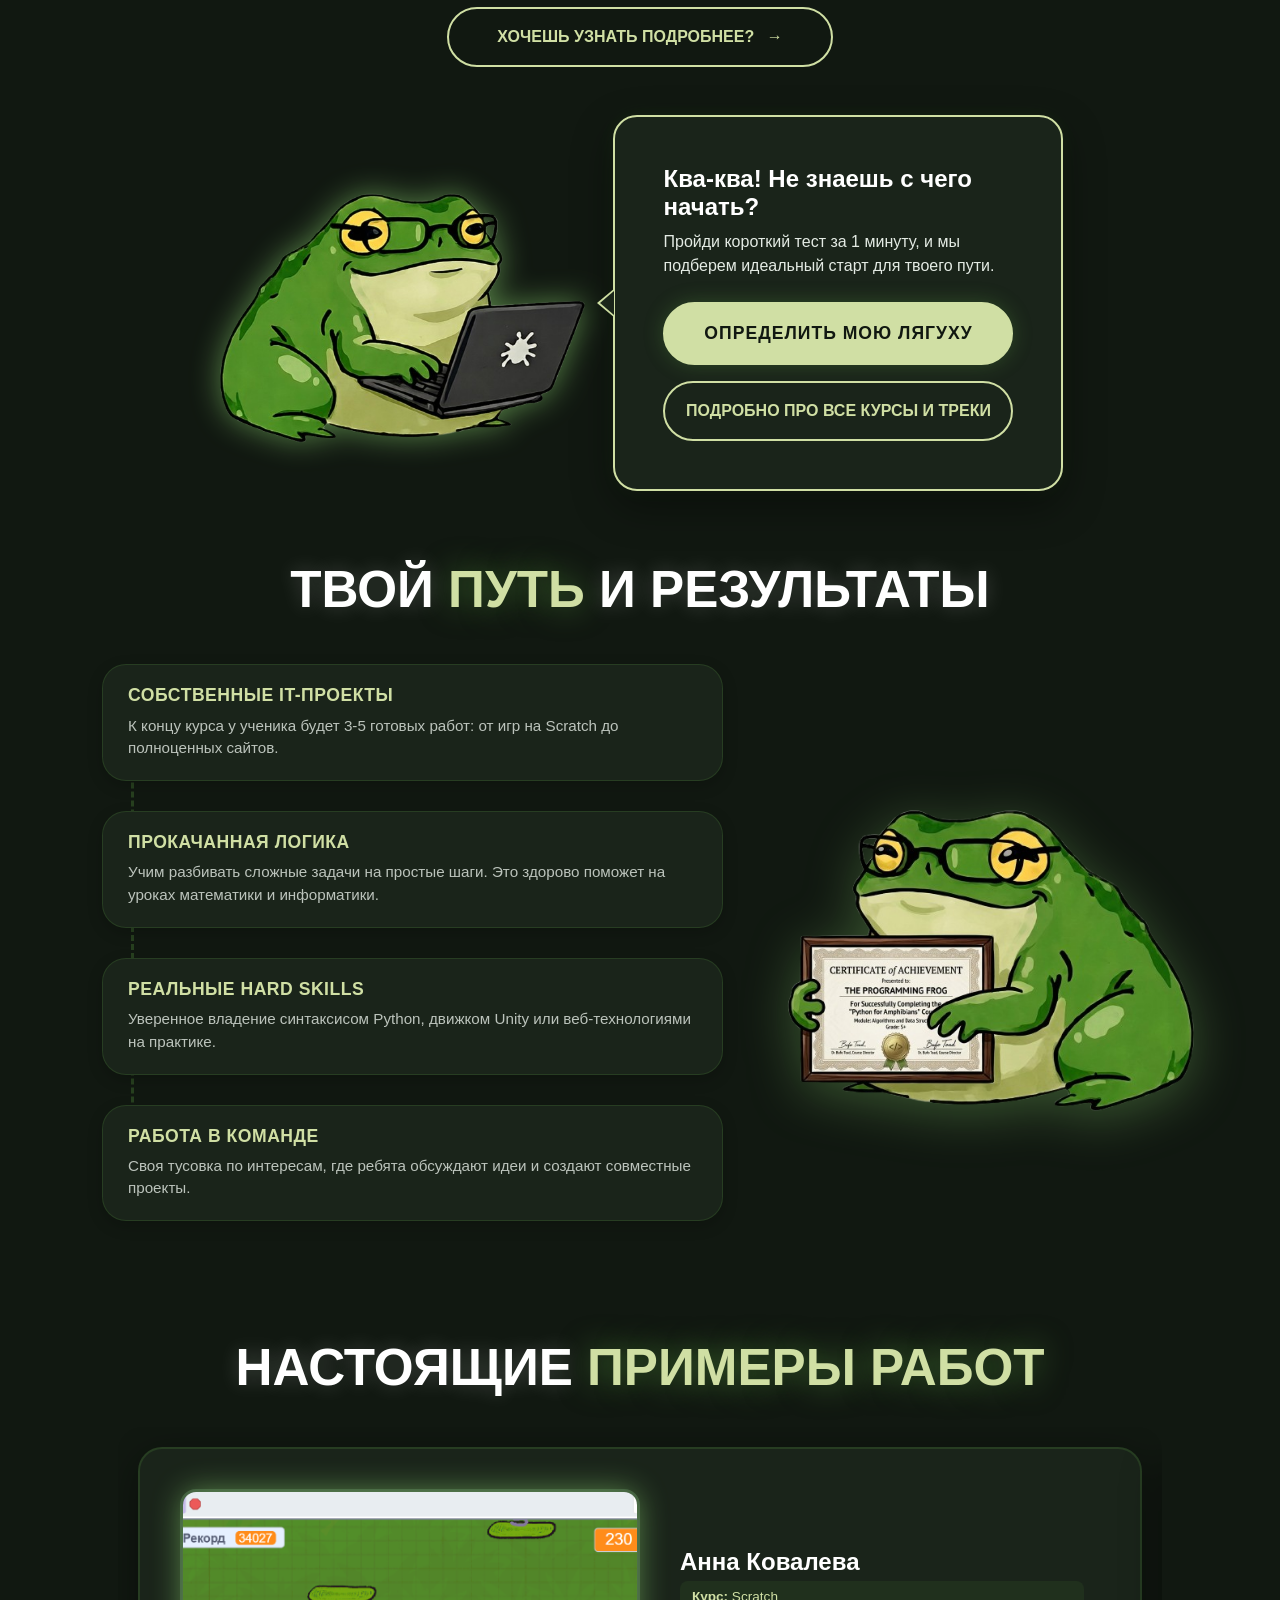
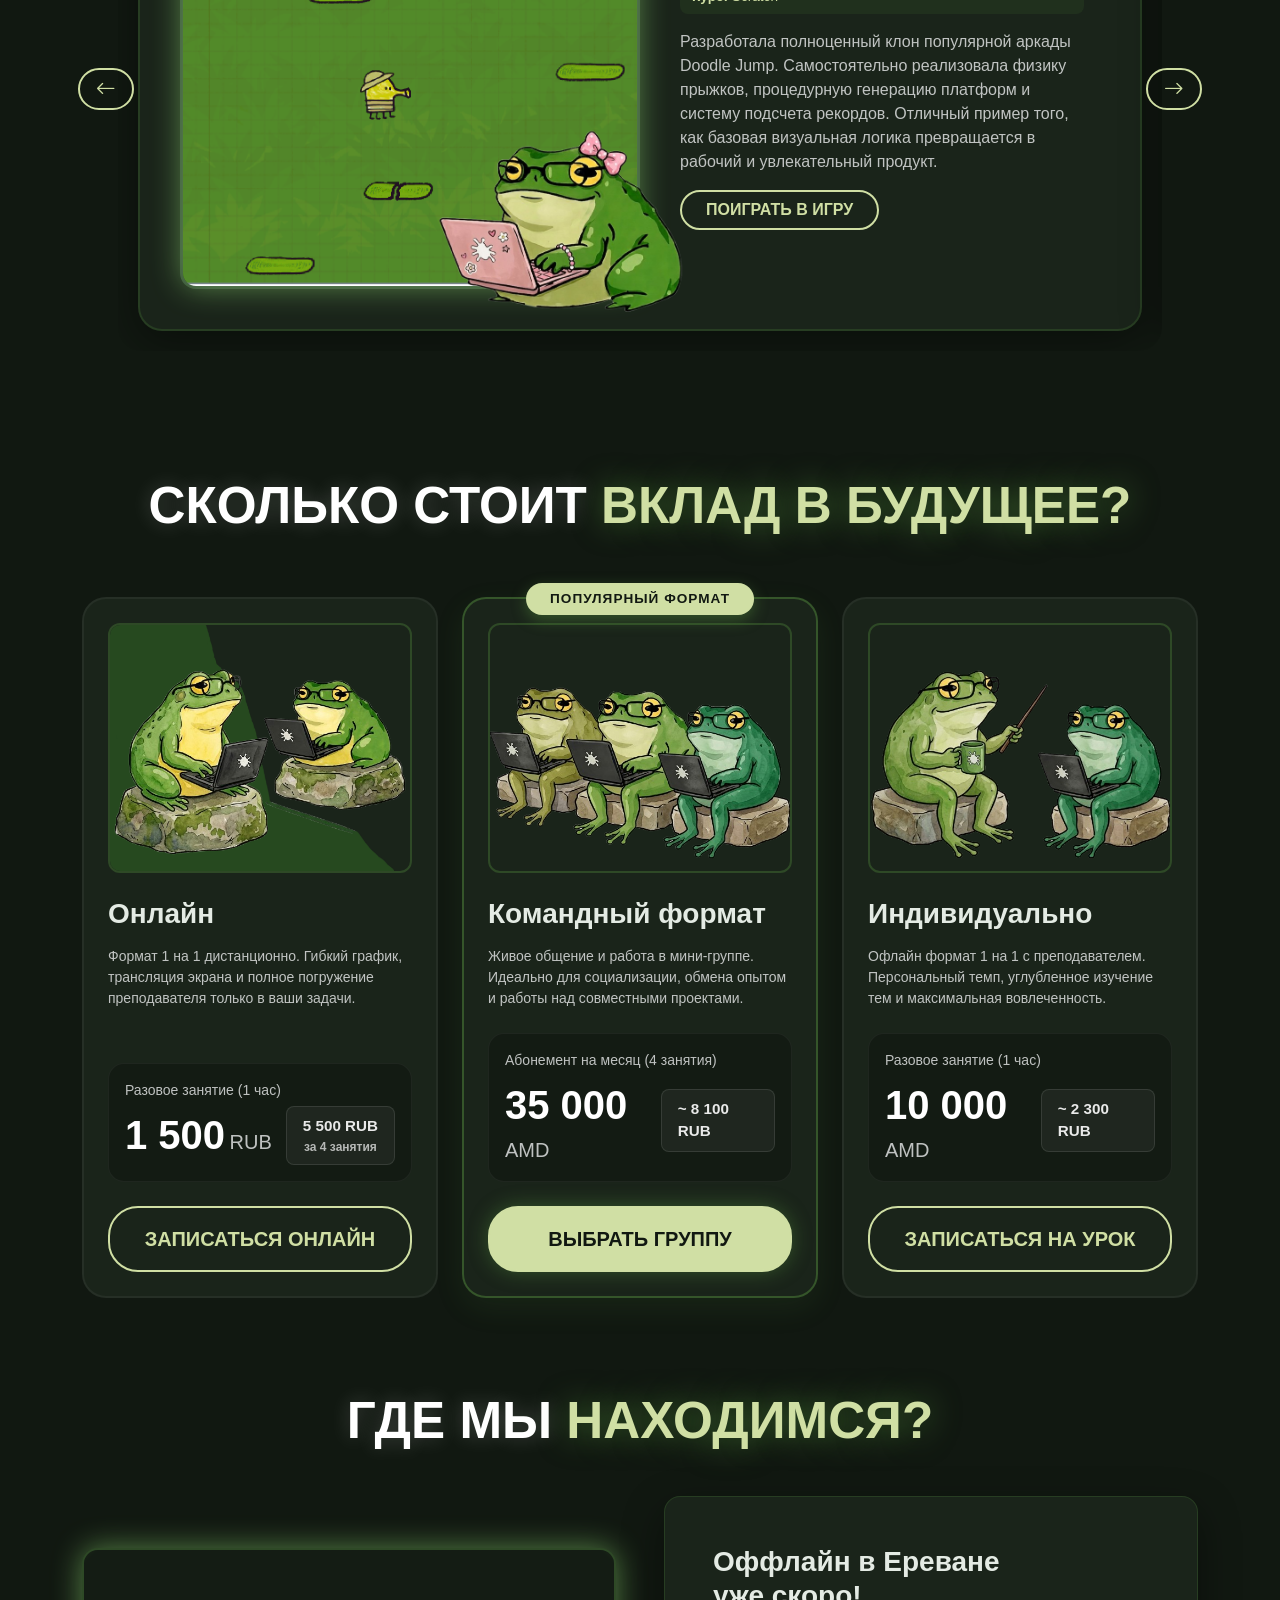
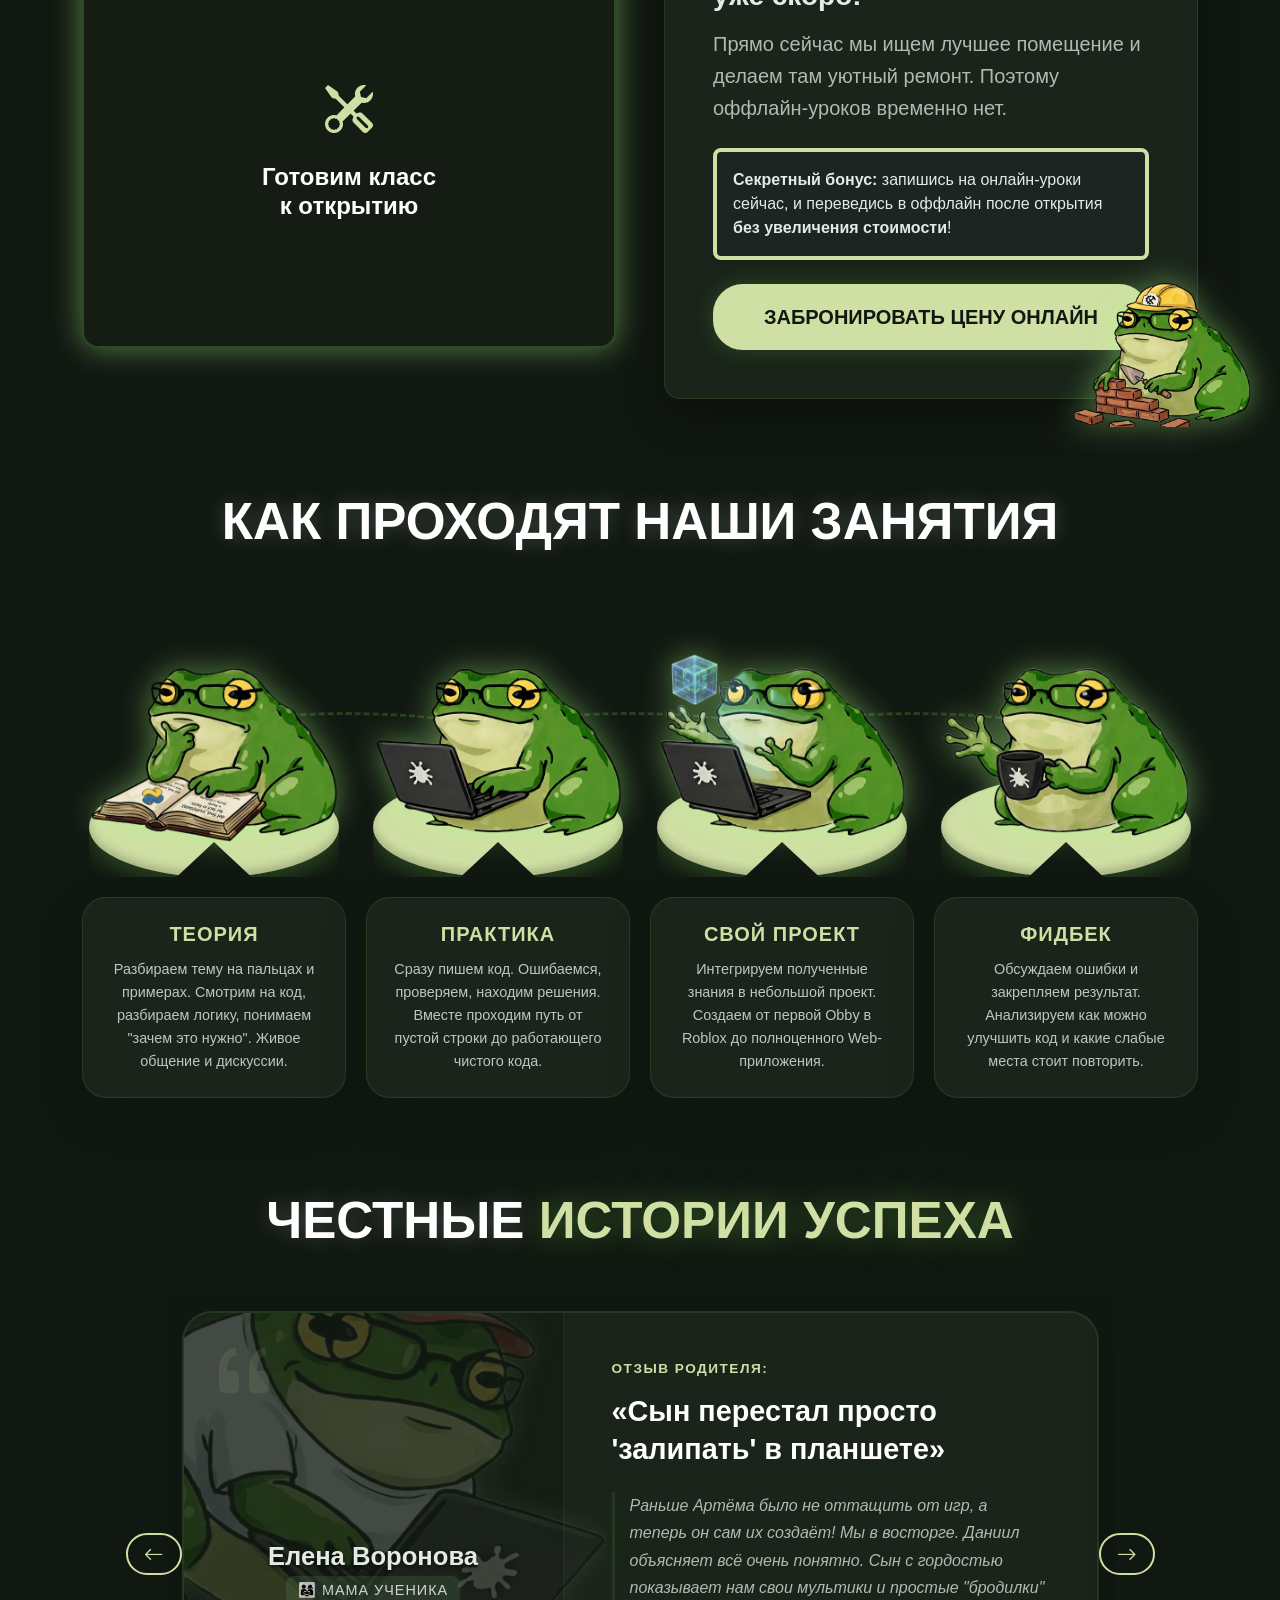
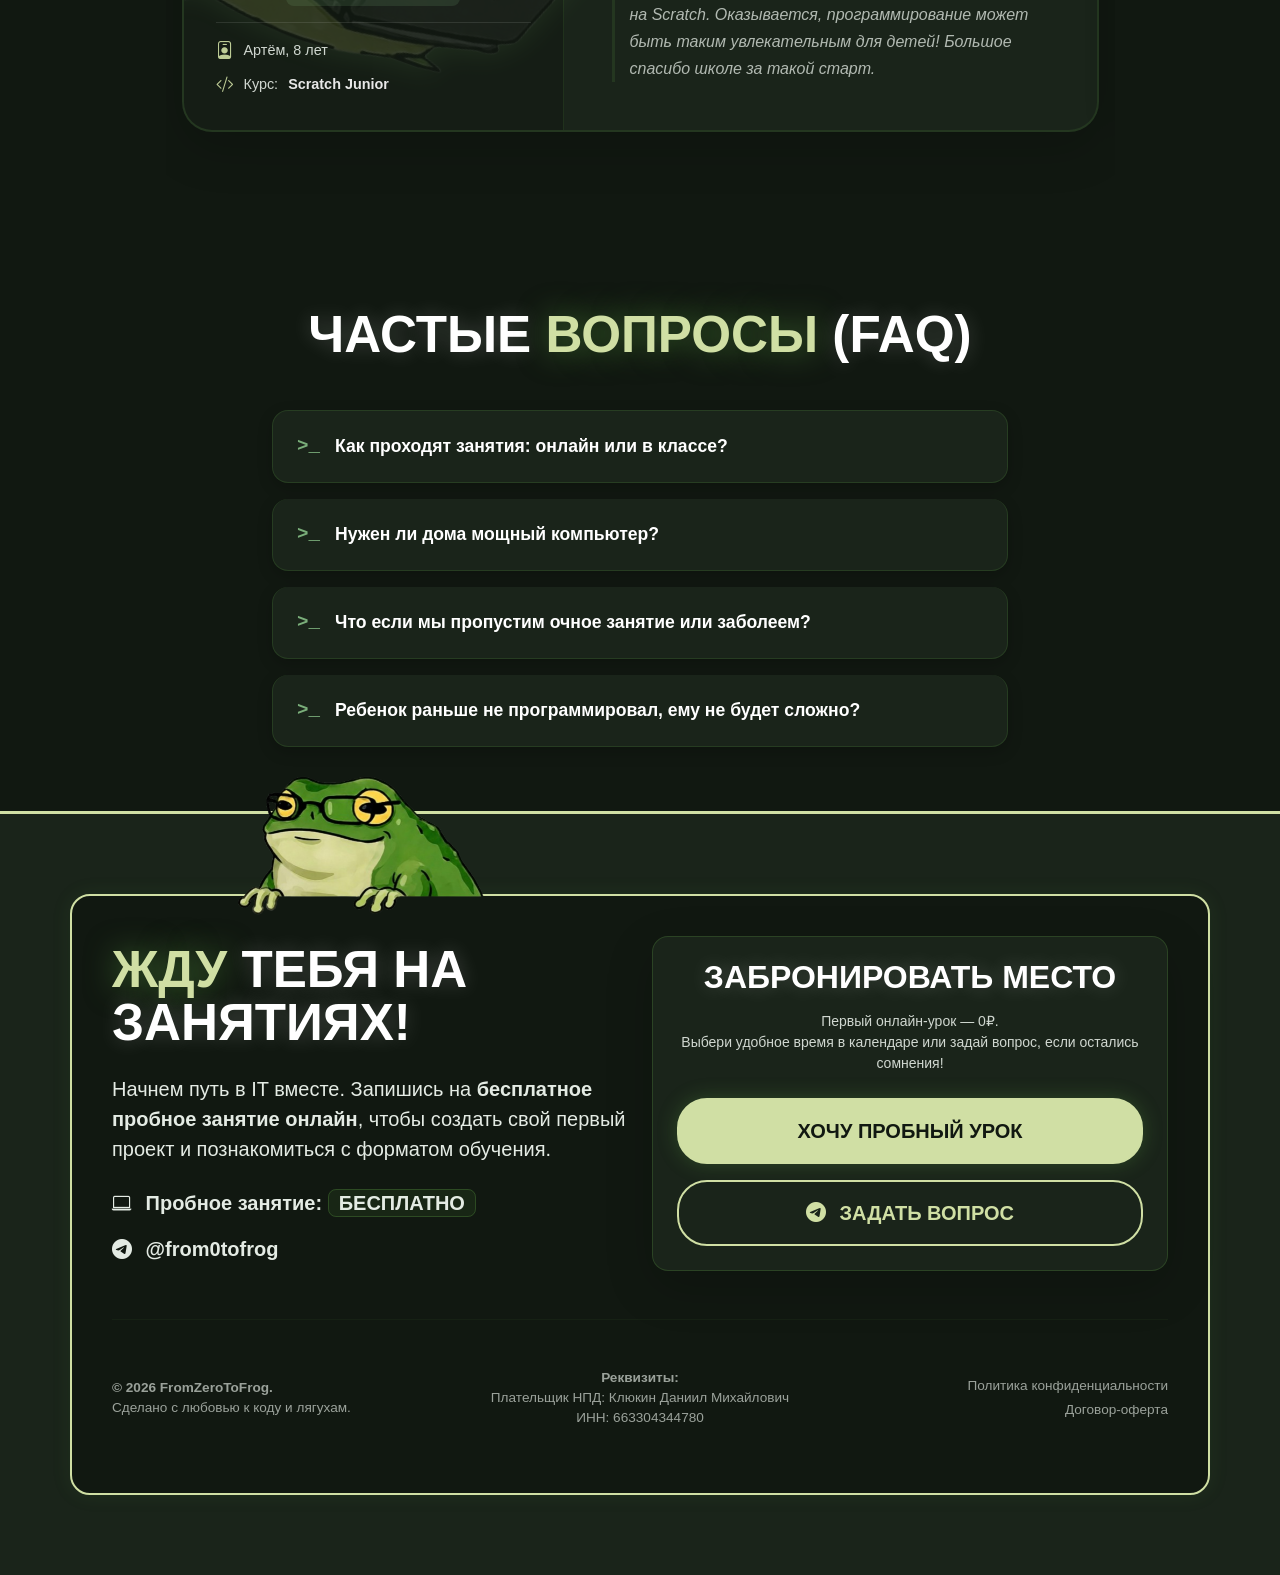
==== commit d9988739: "Update info" ====
--- a/index.html
+++ b/index.html
@@ -186,11 +186,7 @@
                                 <div class="teacher-glow"></div>
                                 <img src="static/Me.png" alt="Даниил - Ментор" class="teacher-img">
                             </div>
-                            <div class="mt-4">
-                                <span class="badge color-senior-bg fs-6 px-4 py-2 rounded-pill shadow-sm">
-                                    Level: Senior
-                                </span>
-                            </div>
+
                         </div>
 
                         <div class="col-md-7">
@@ -209,7 +205,7 @@
                             <div class="teacher-stats d-flex flex-wrap gap-2 gap-md-3 mb-4">
                                 <div class="stat-badge">
                                     <span class="code-icon color-junior">&gt;_</span>
-                                    <span>5 лет в IT</span>
+                                    <span>4 лет в IT</span>
                                 </div>
                                 <div class="stat-badge">
                                     <span class="code-icon color-middle">[]</span>
